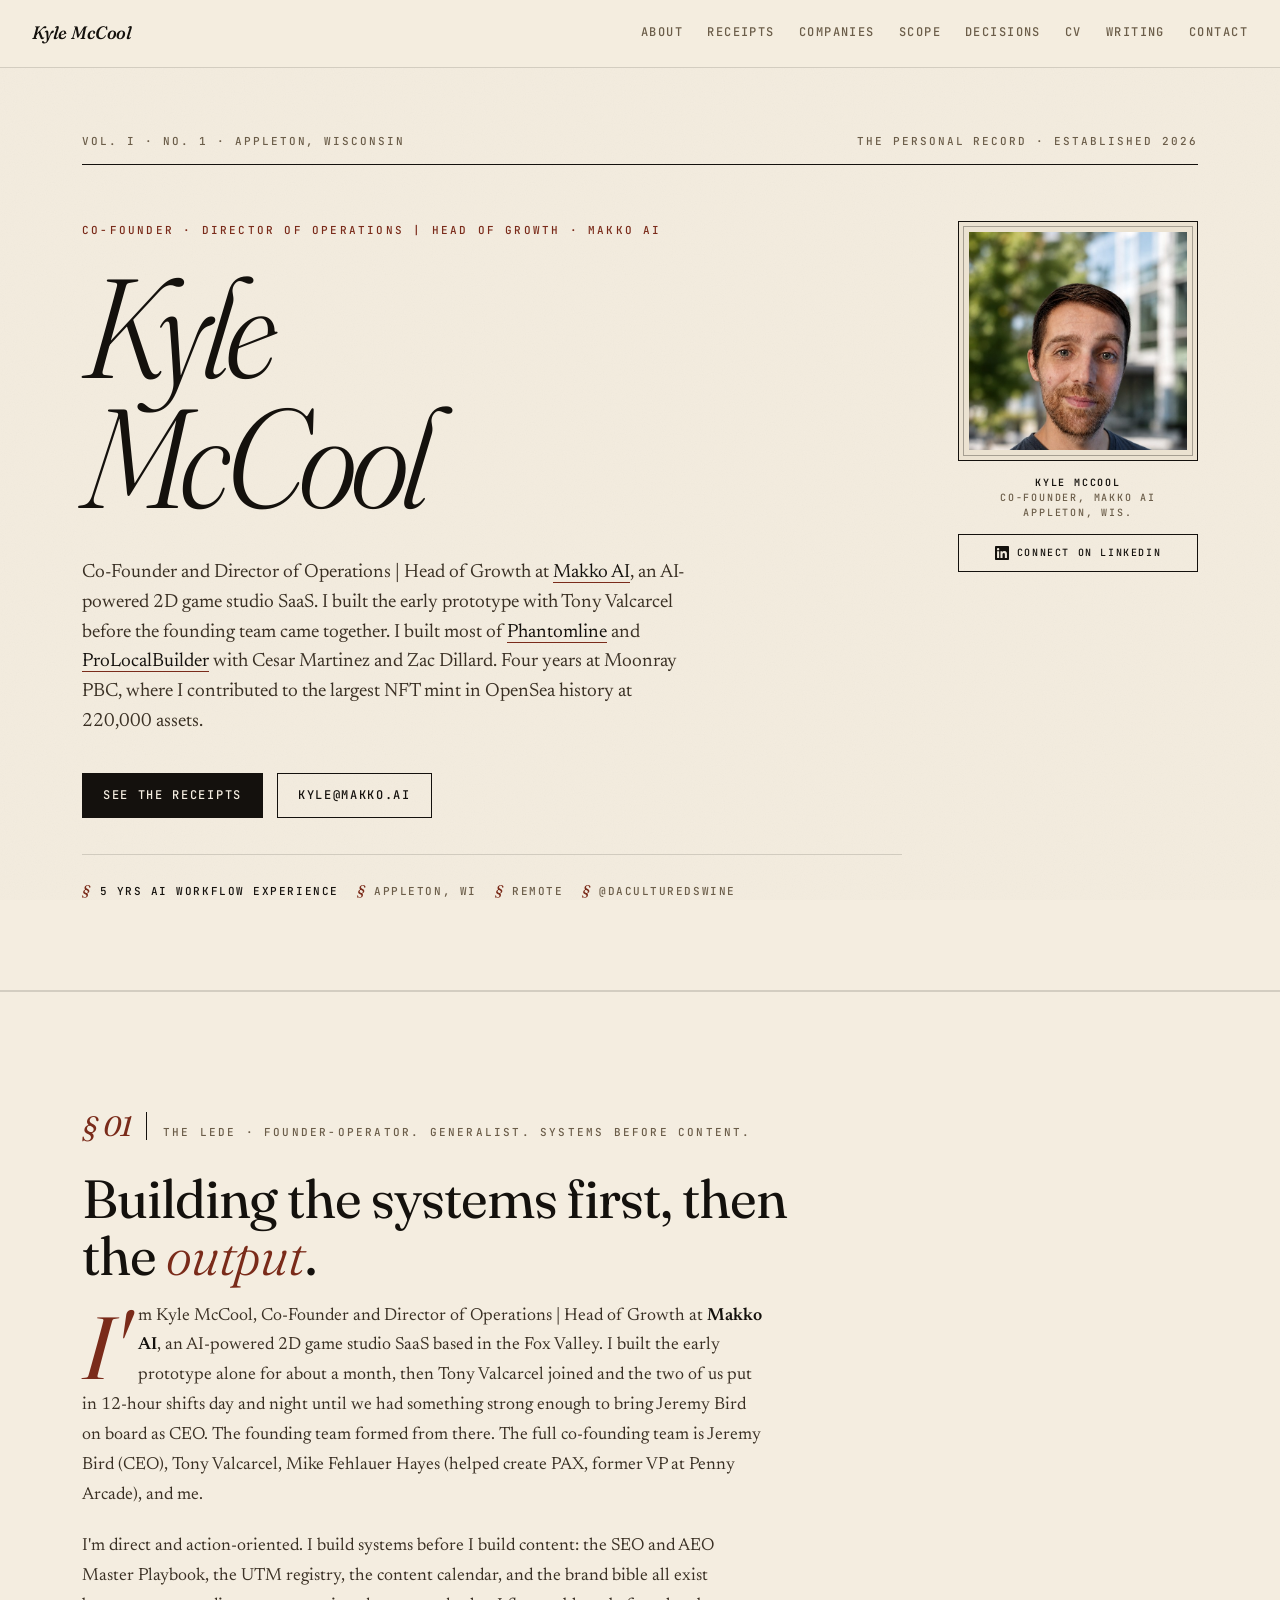
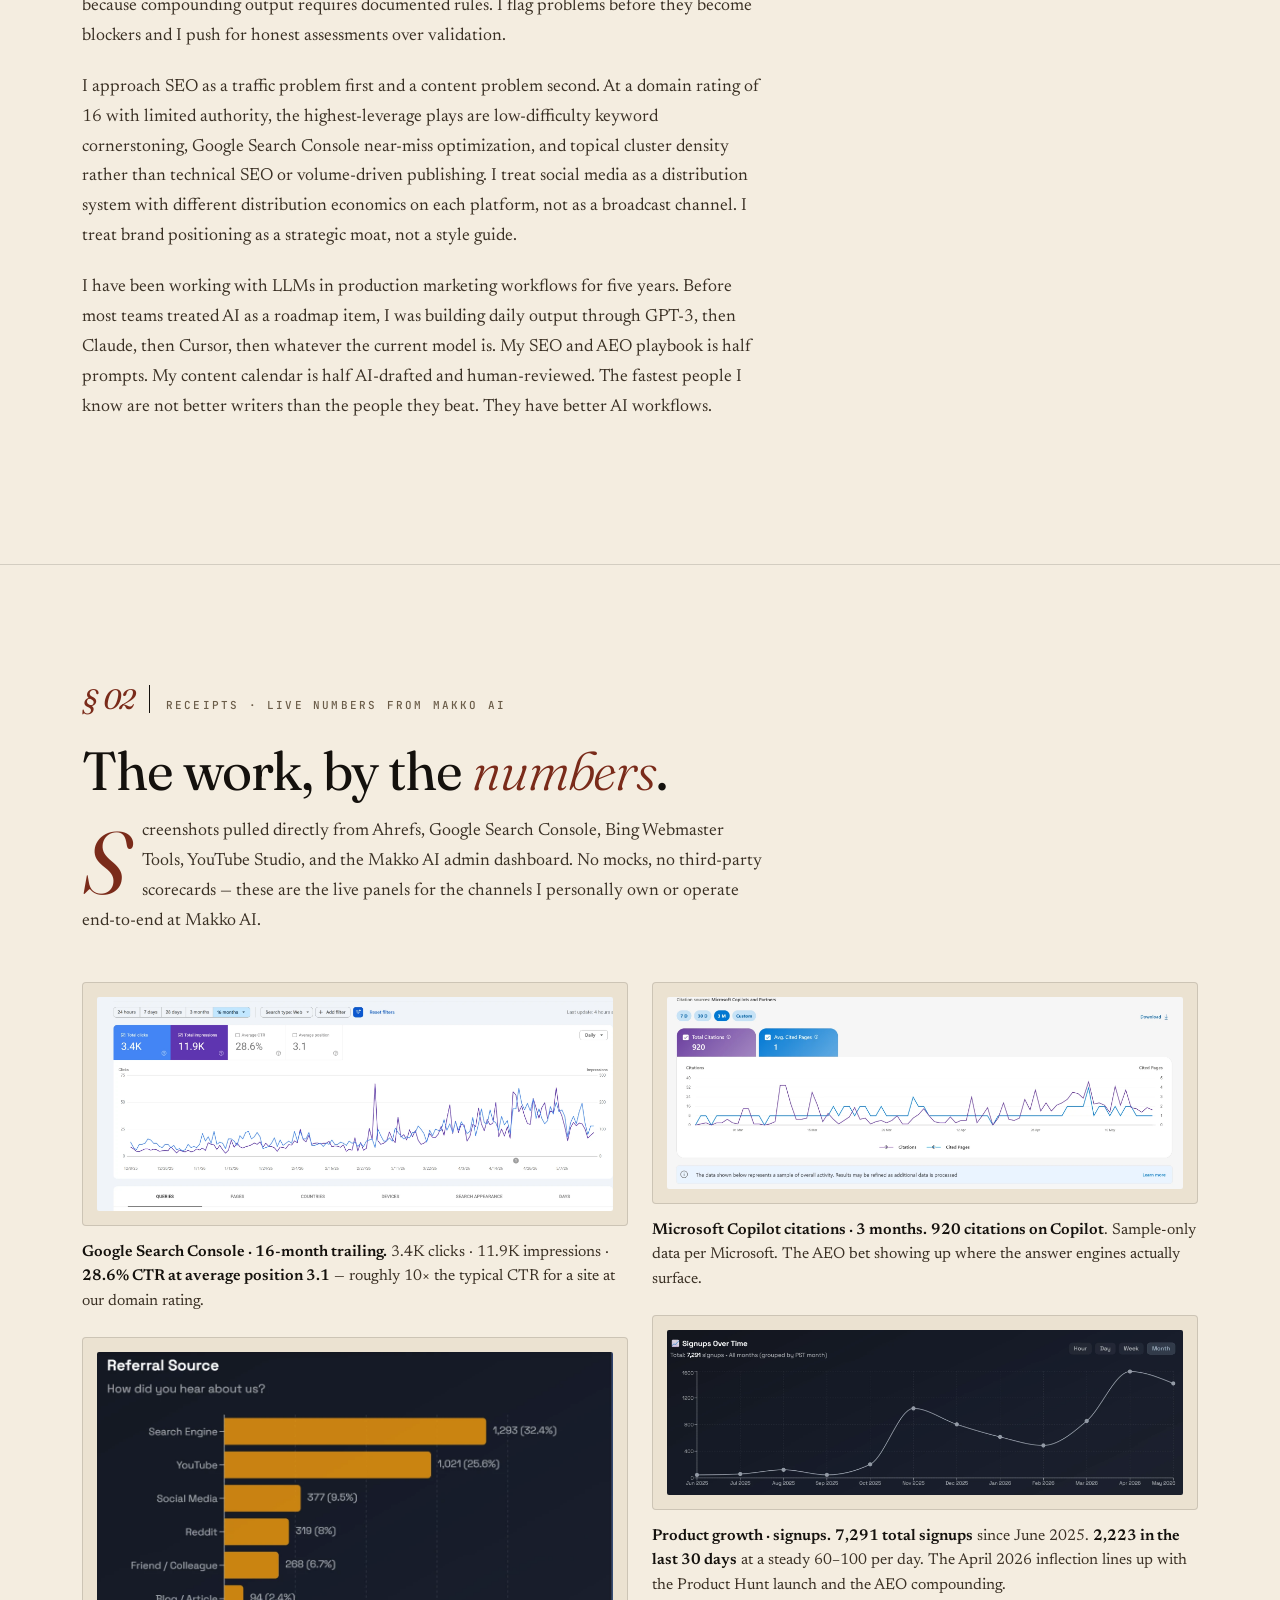
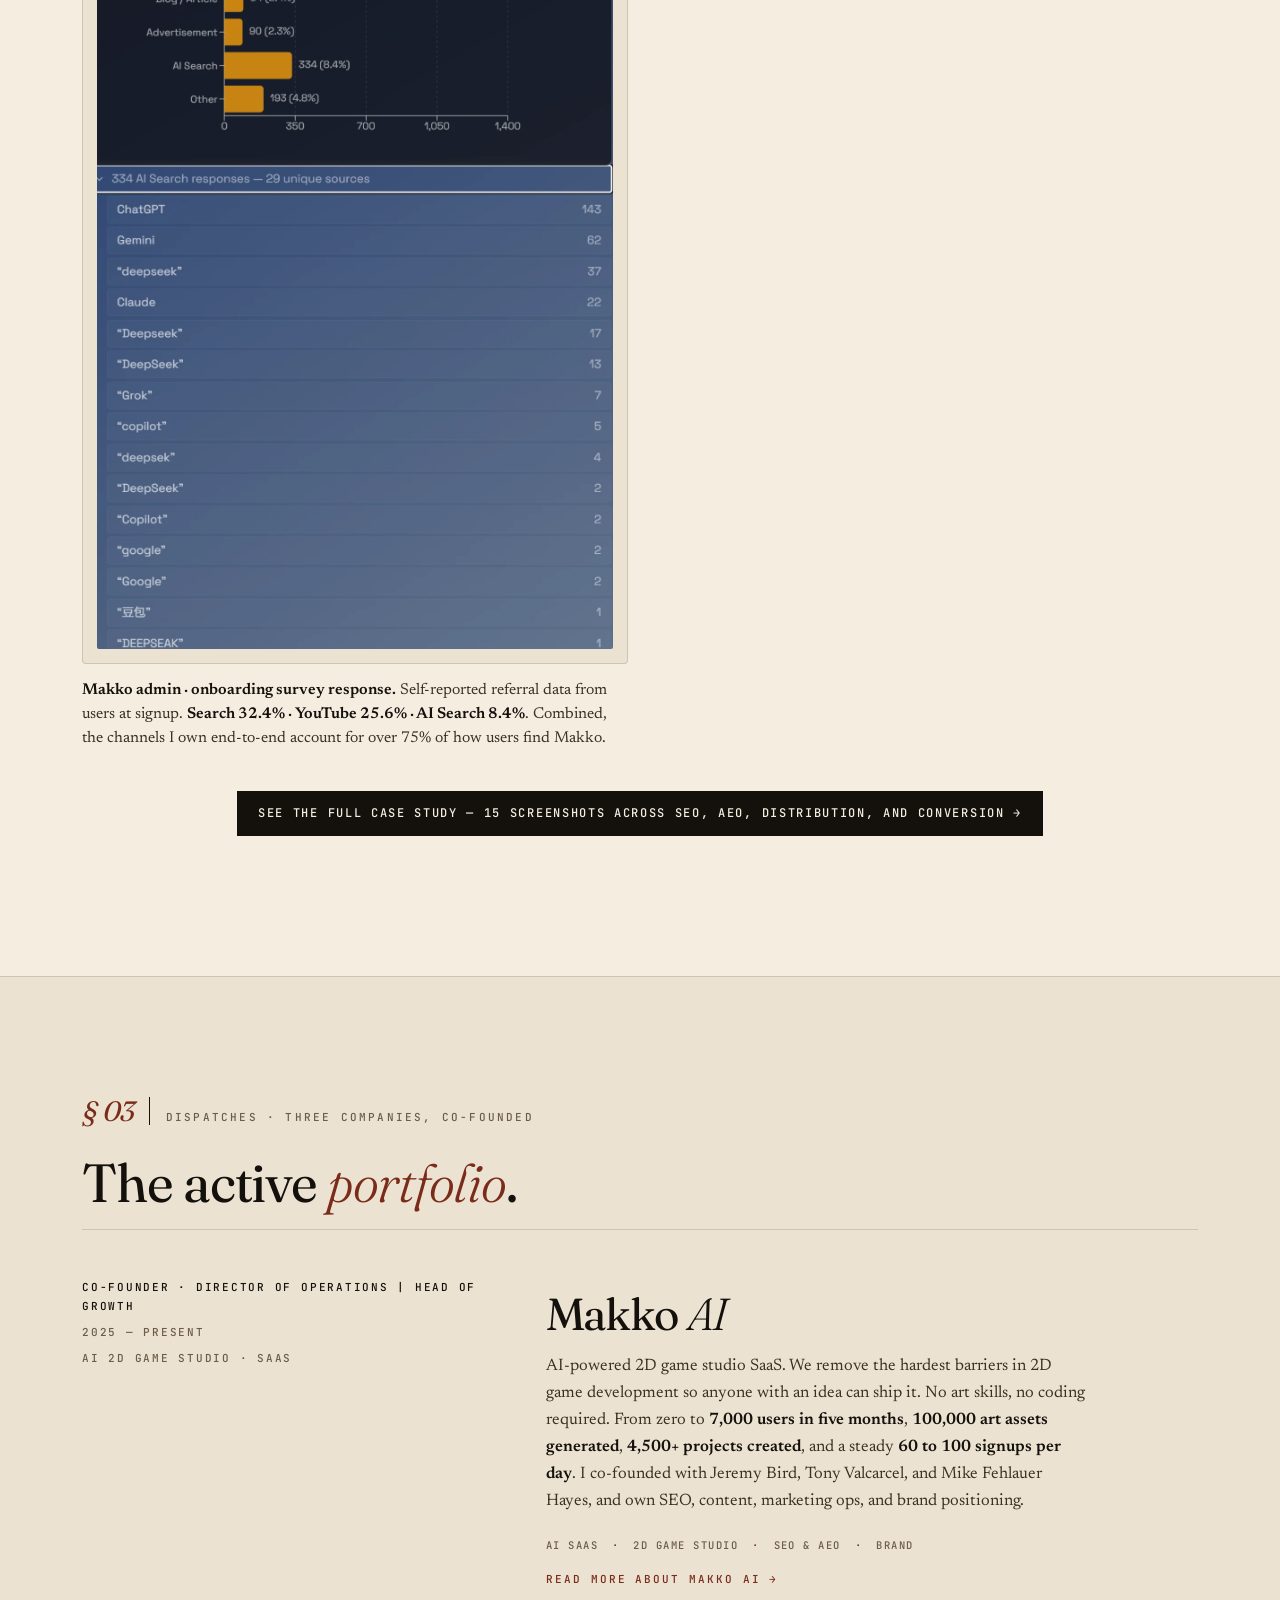
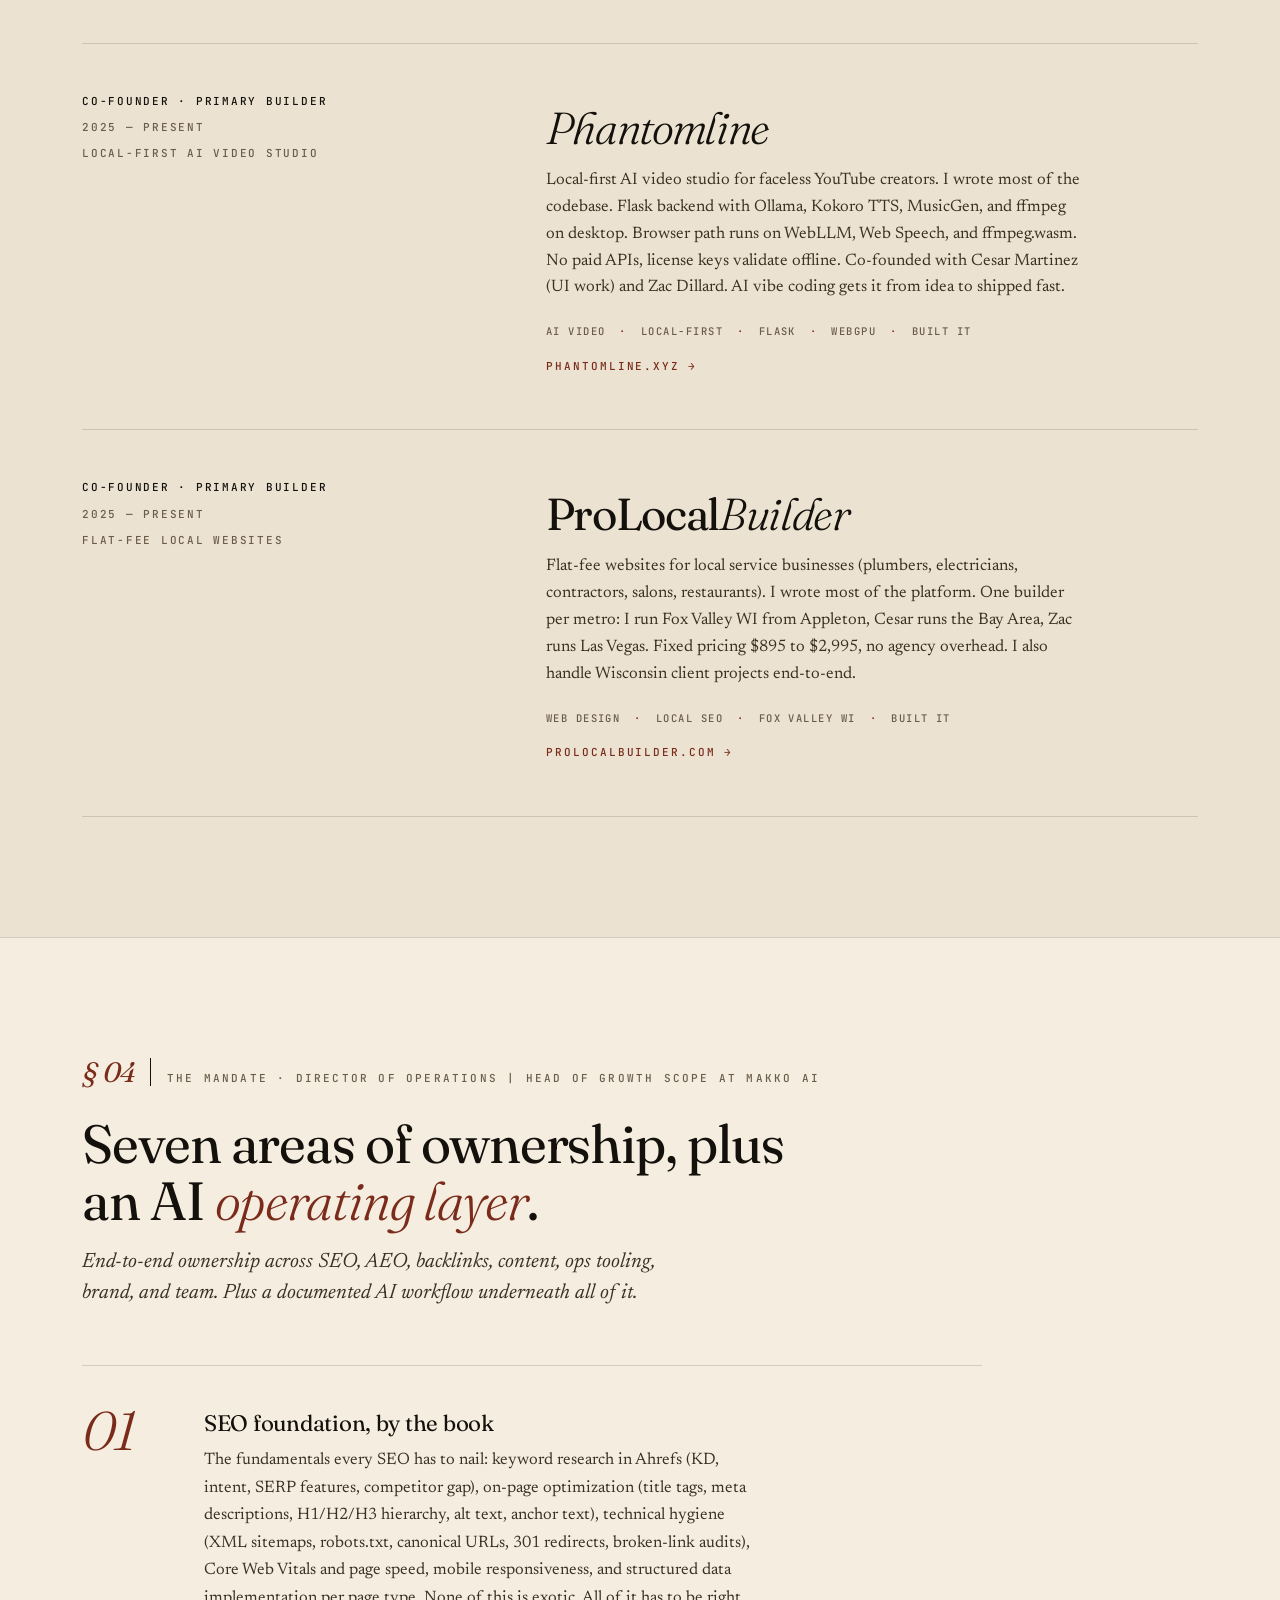
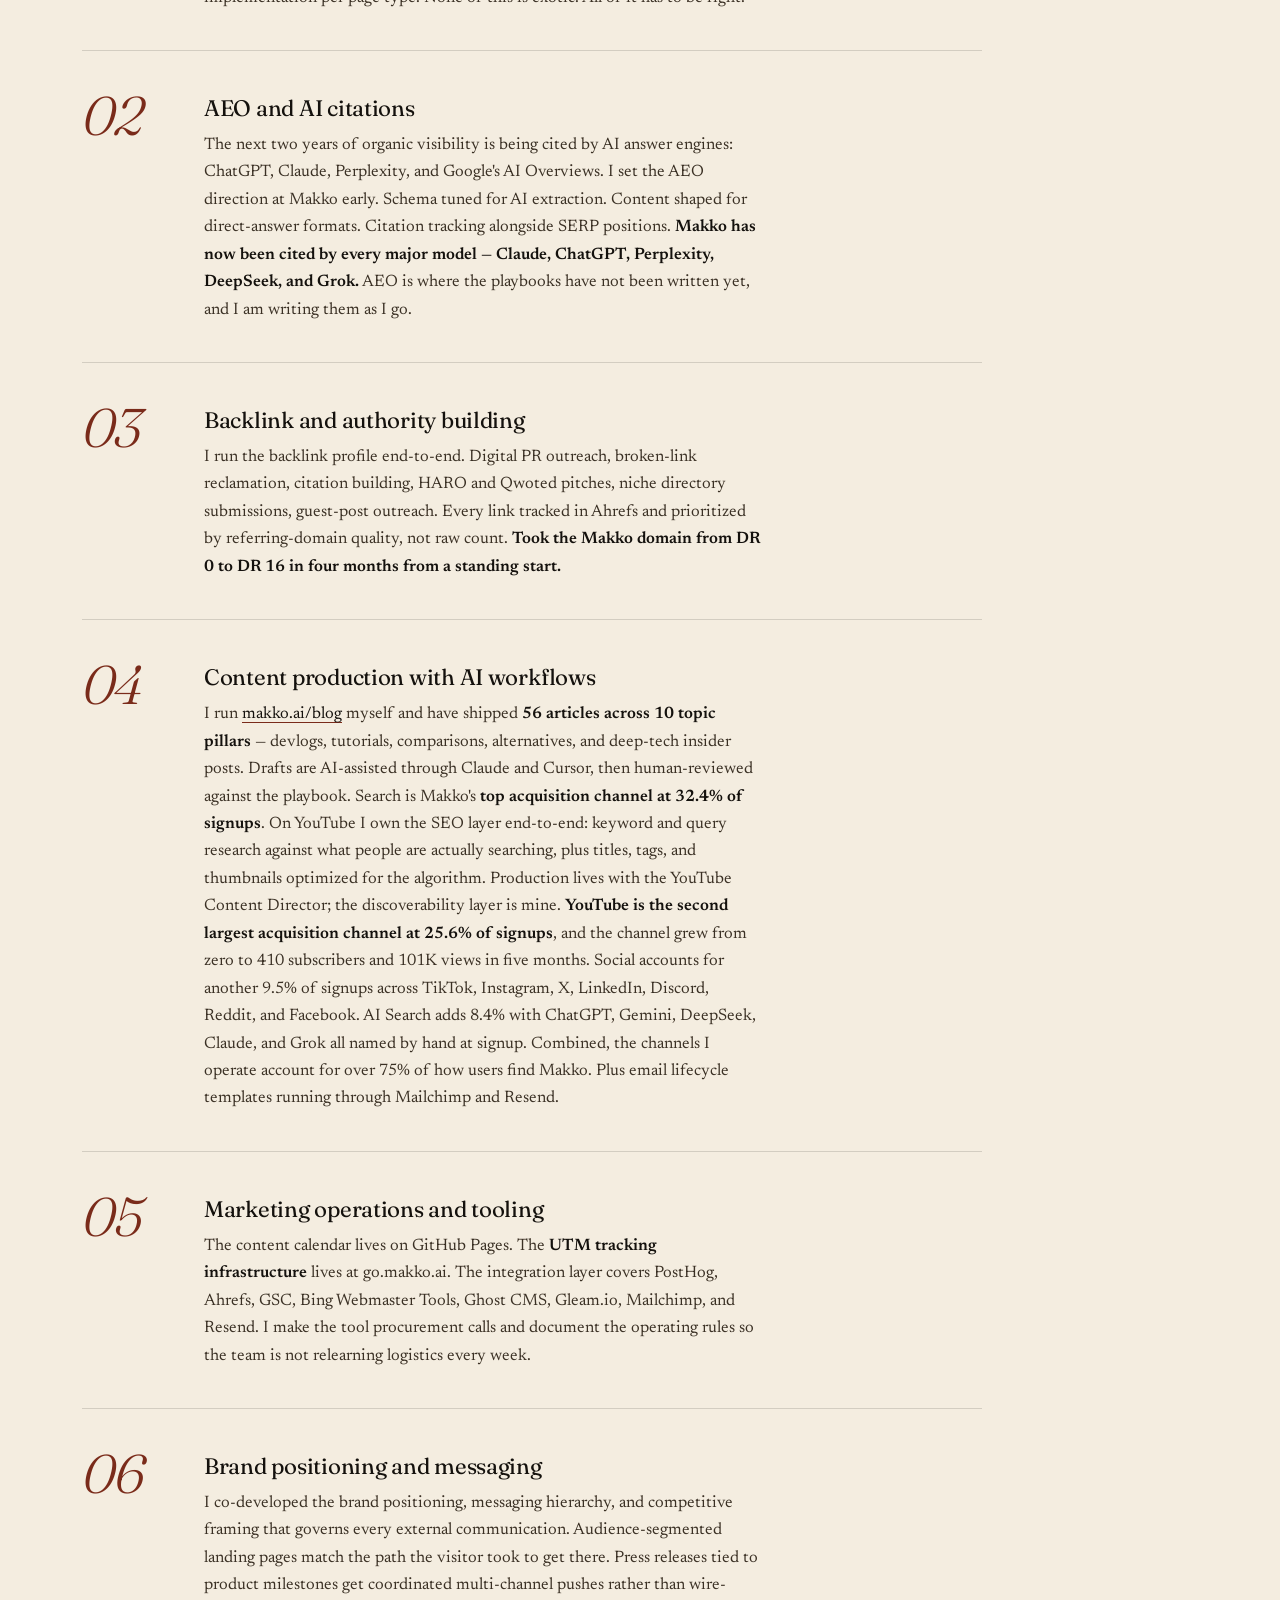
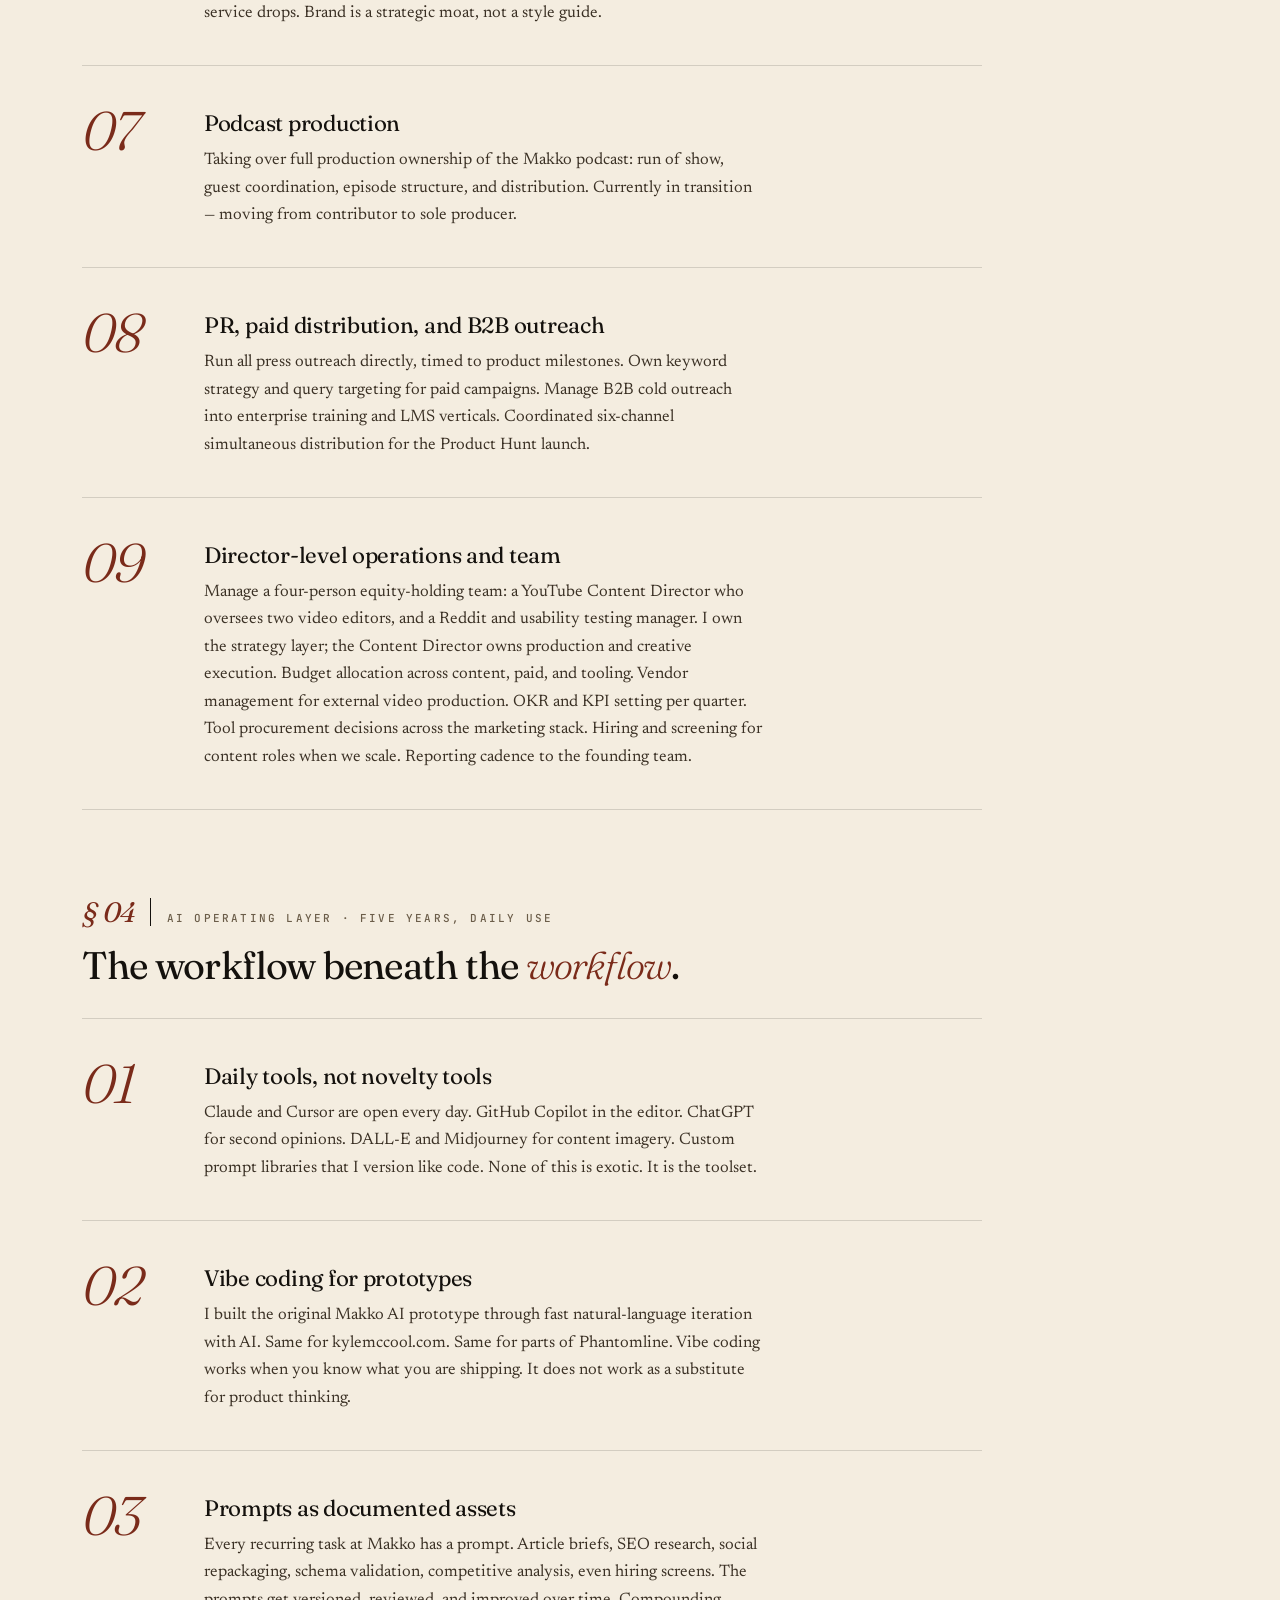
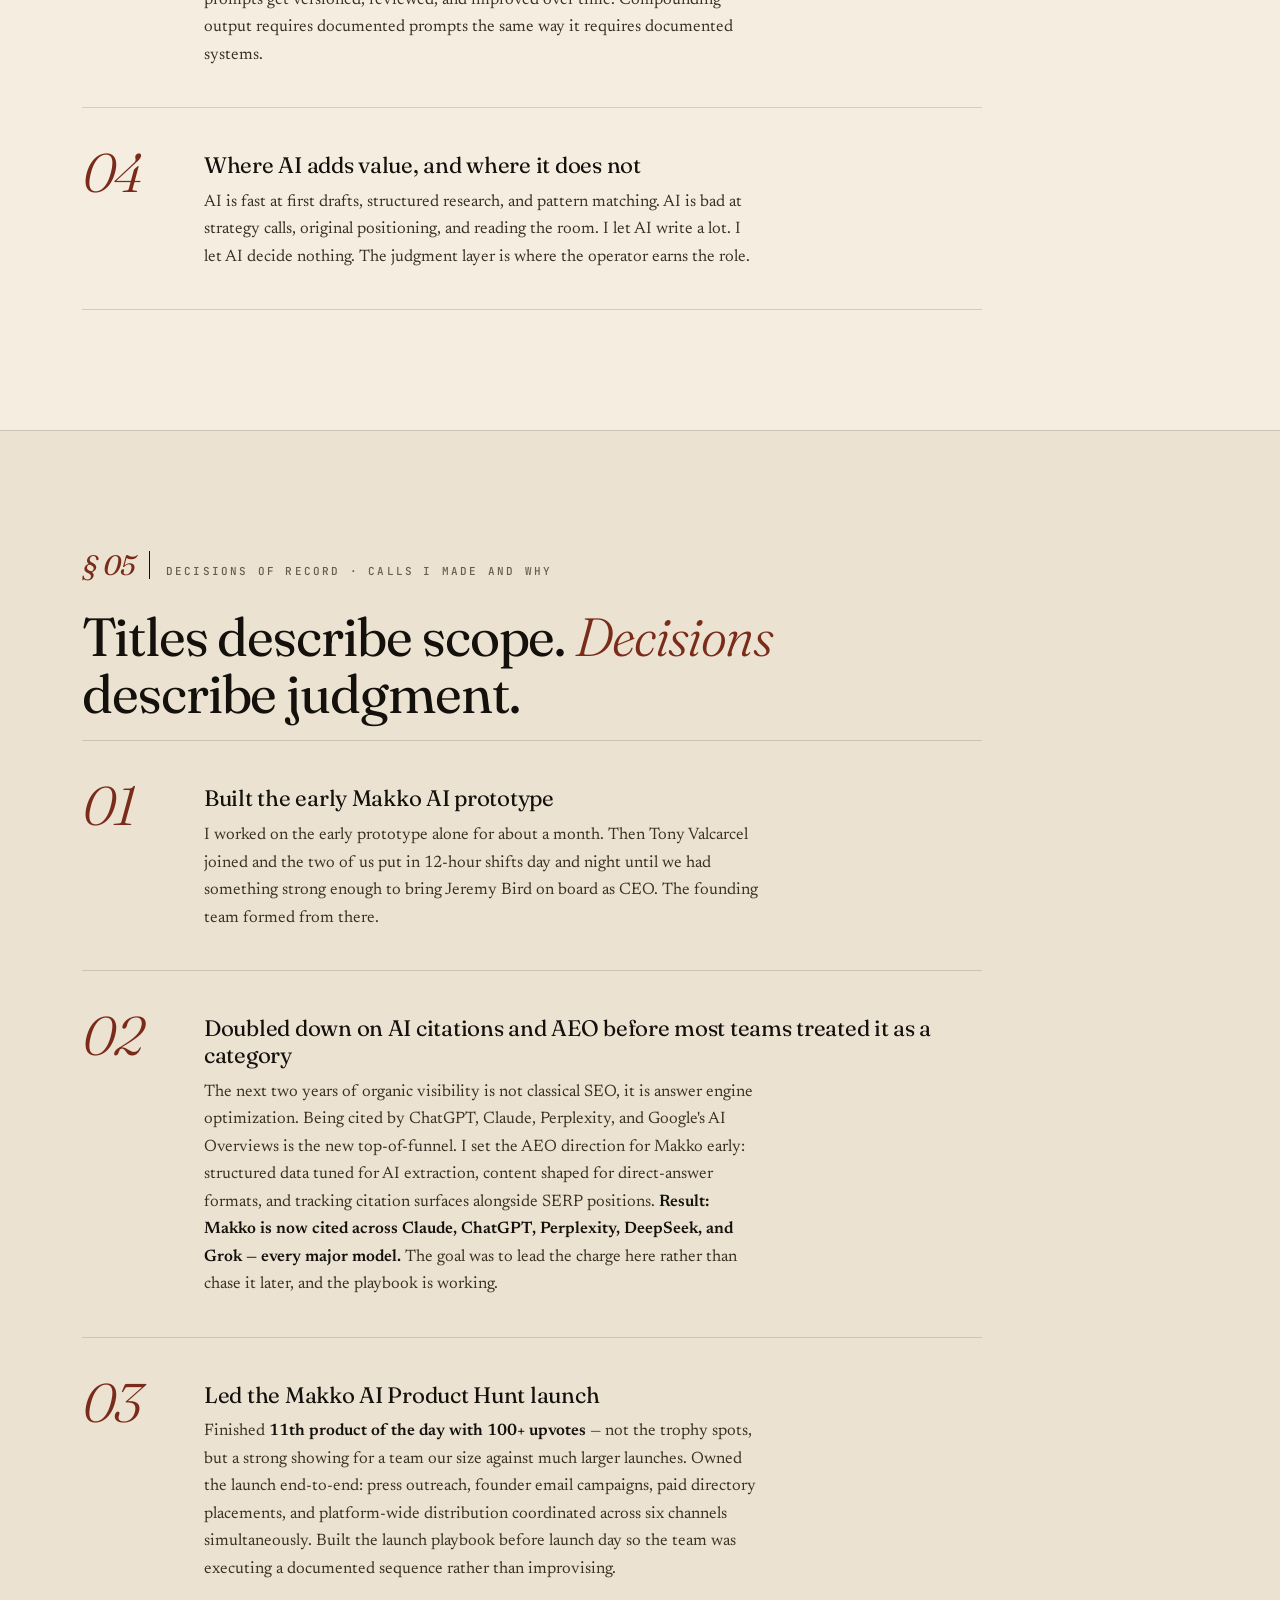
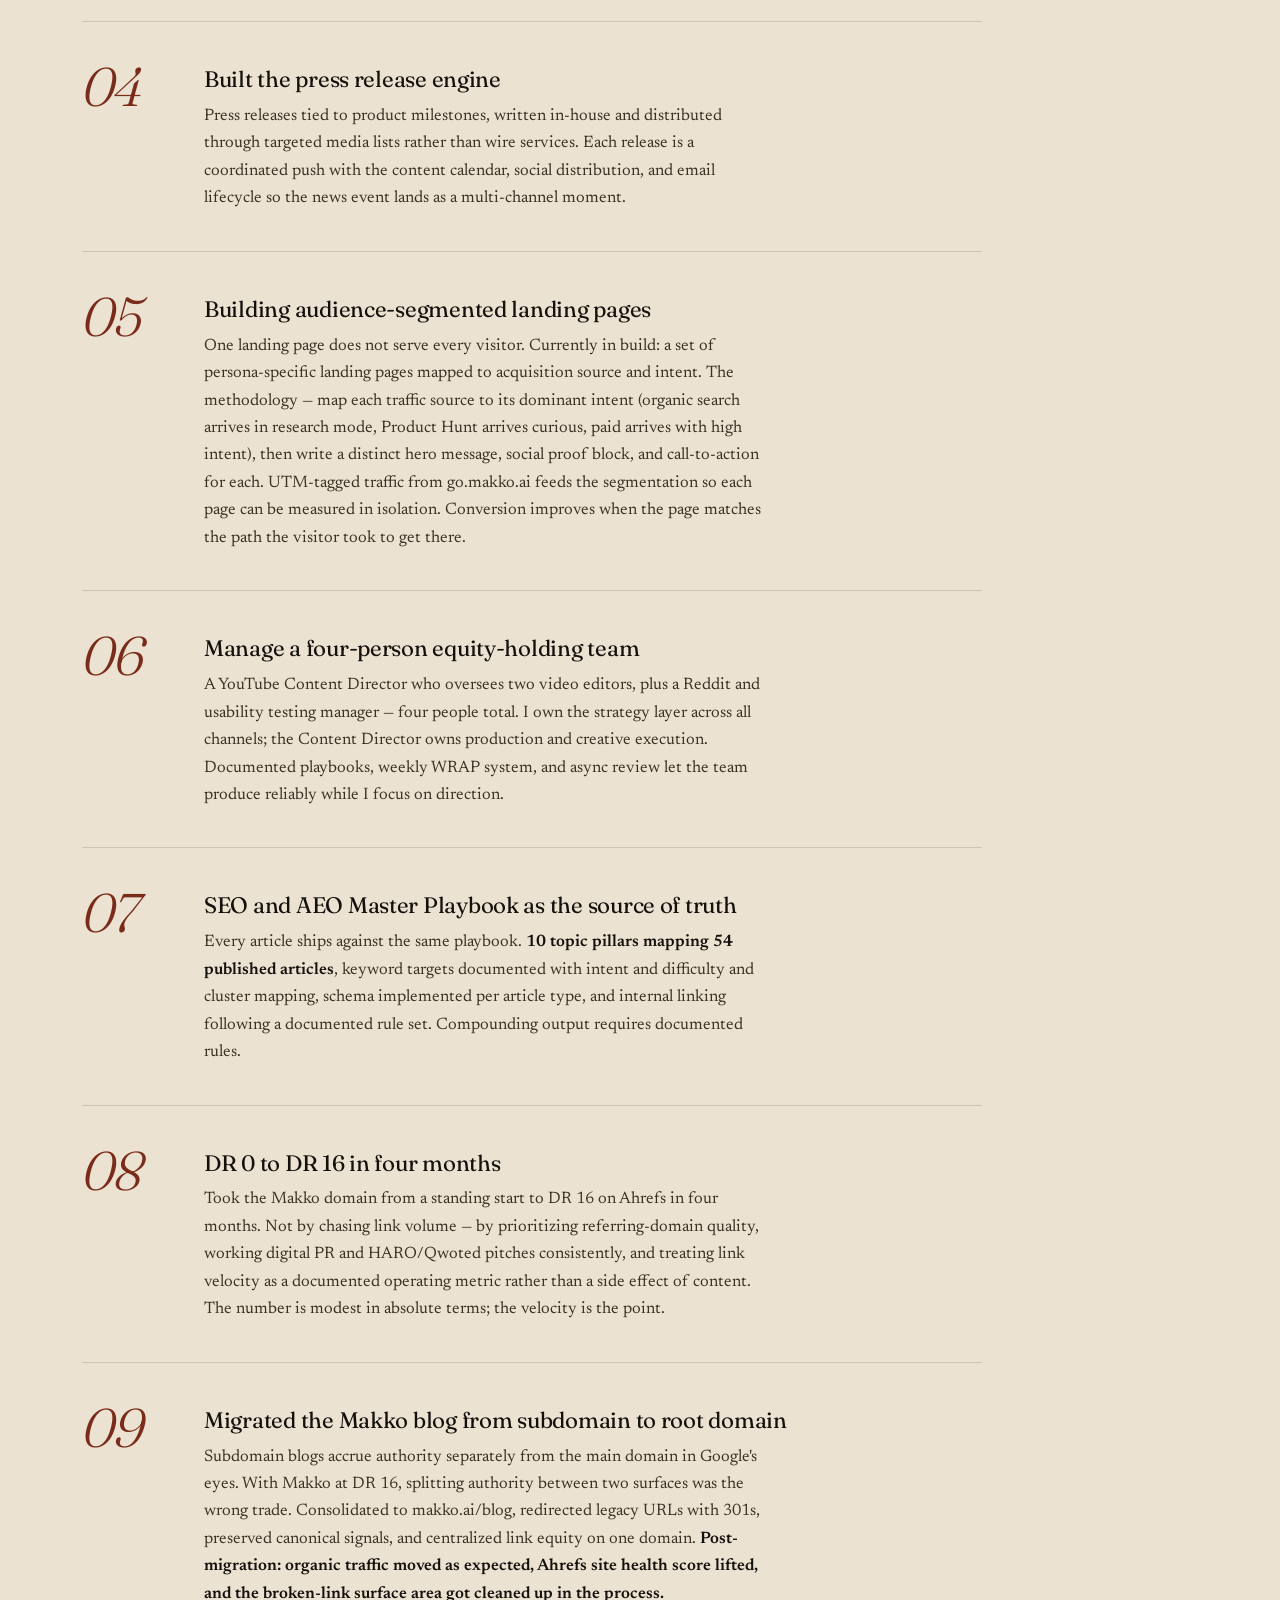
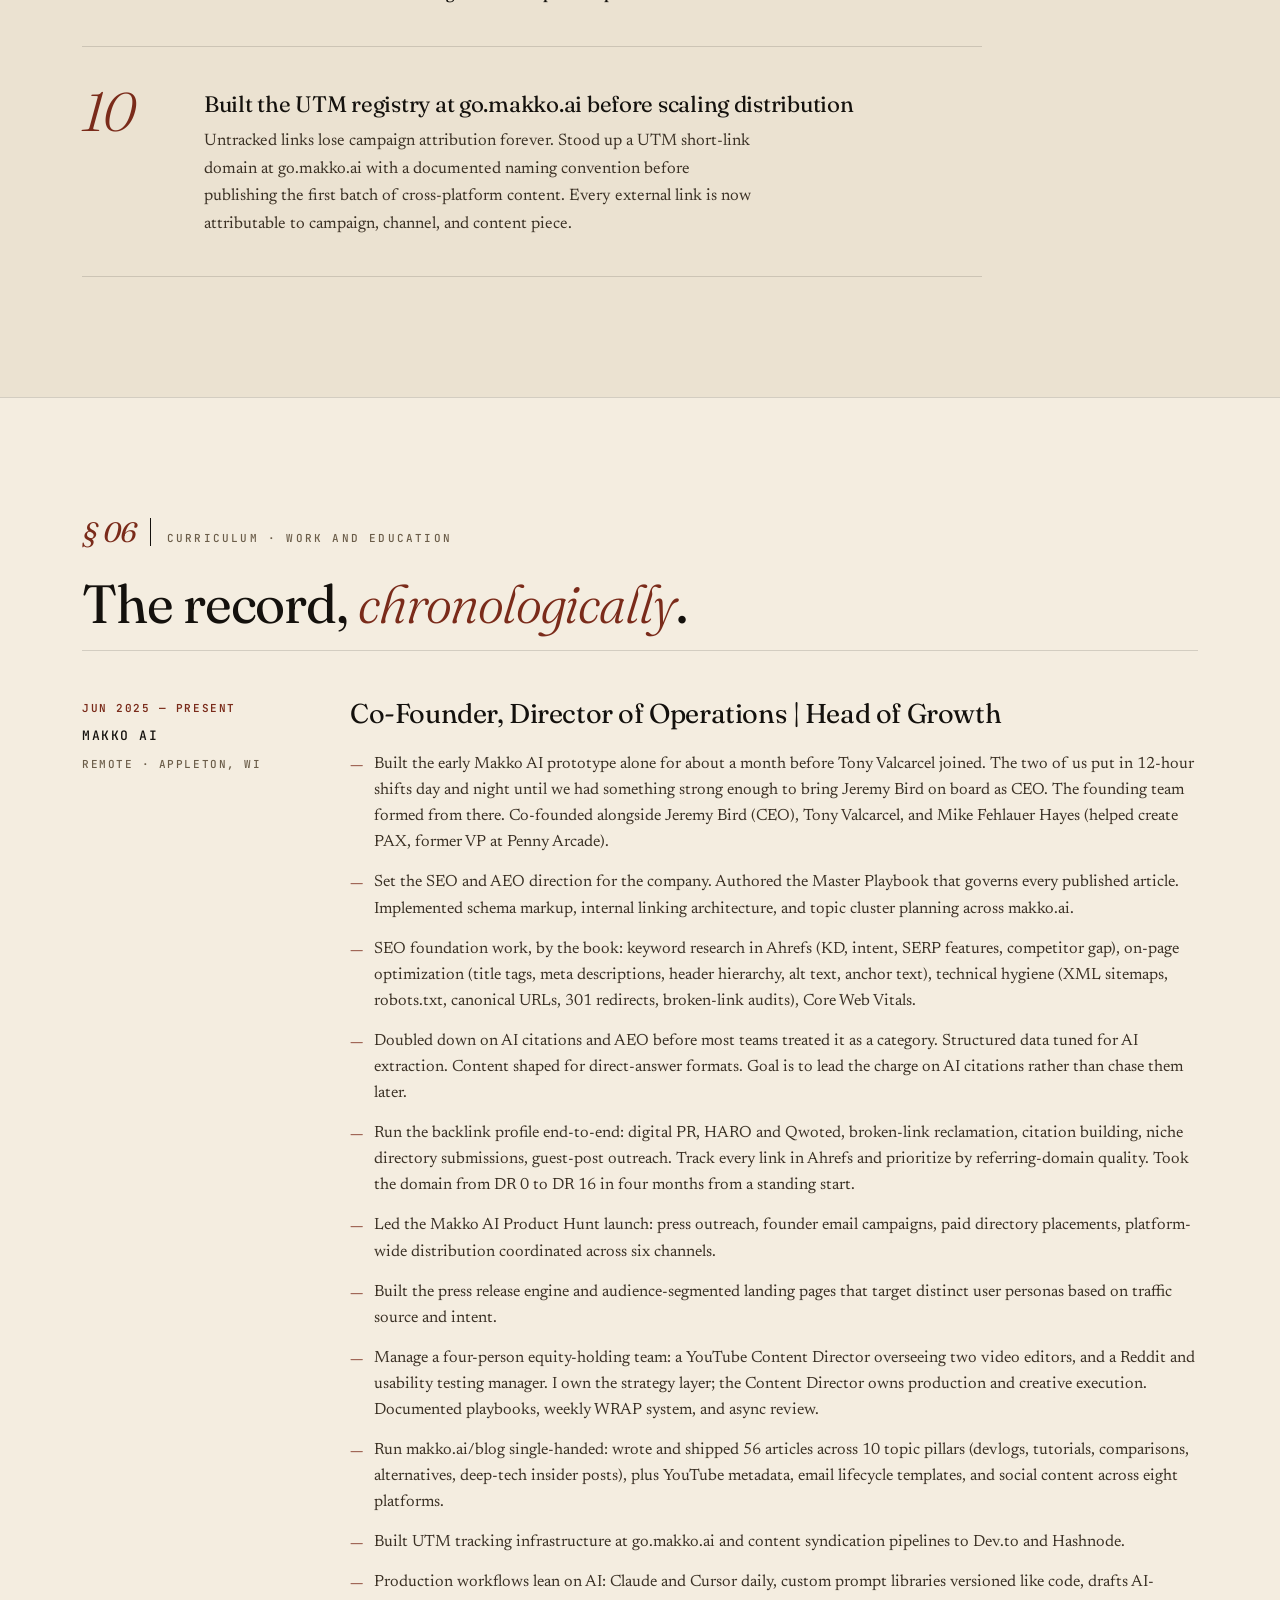
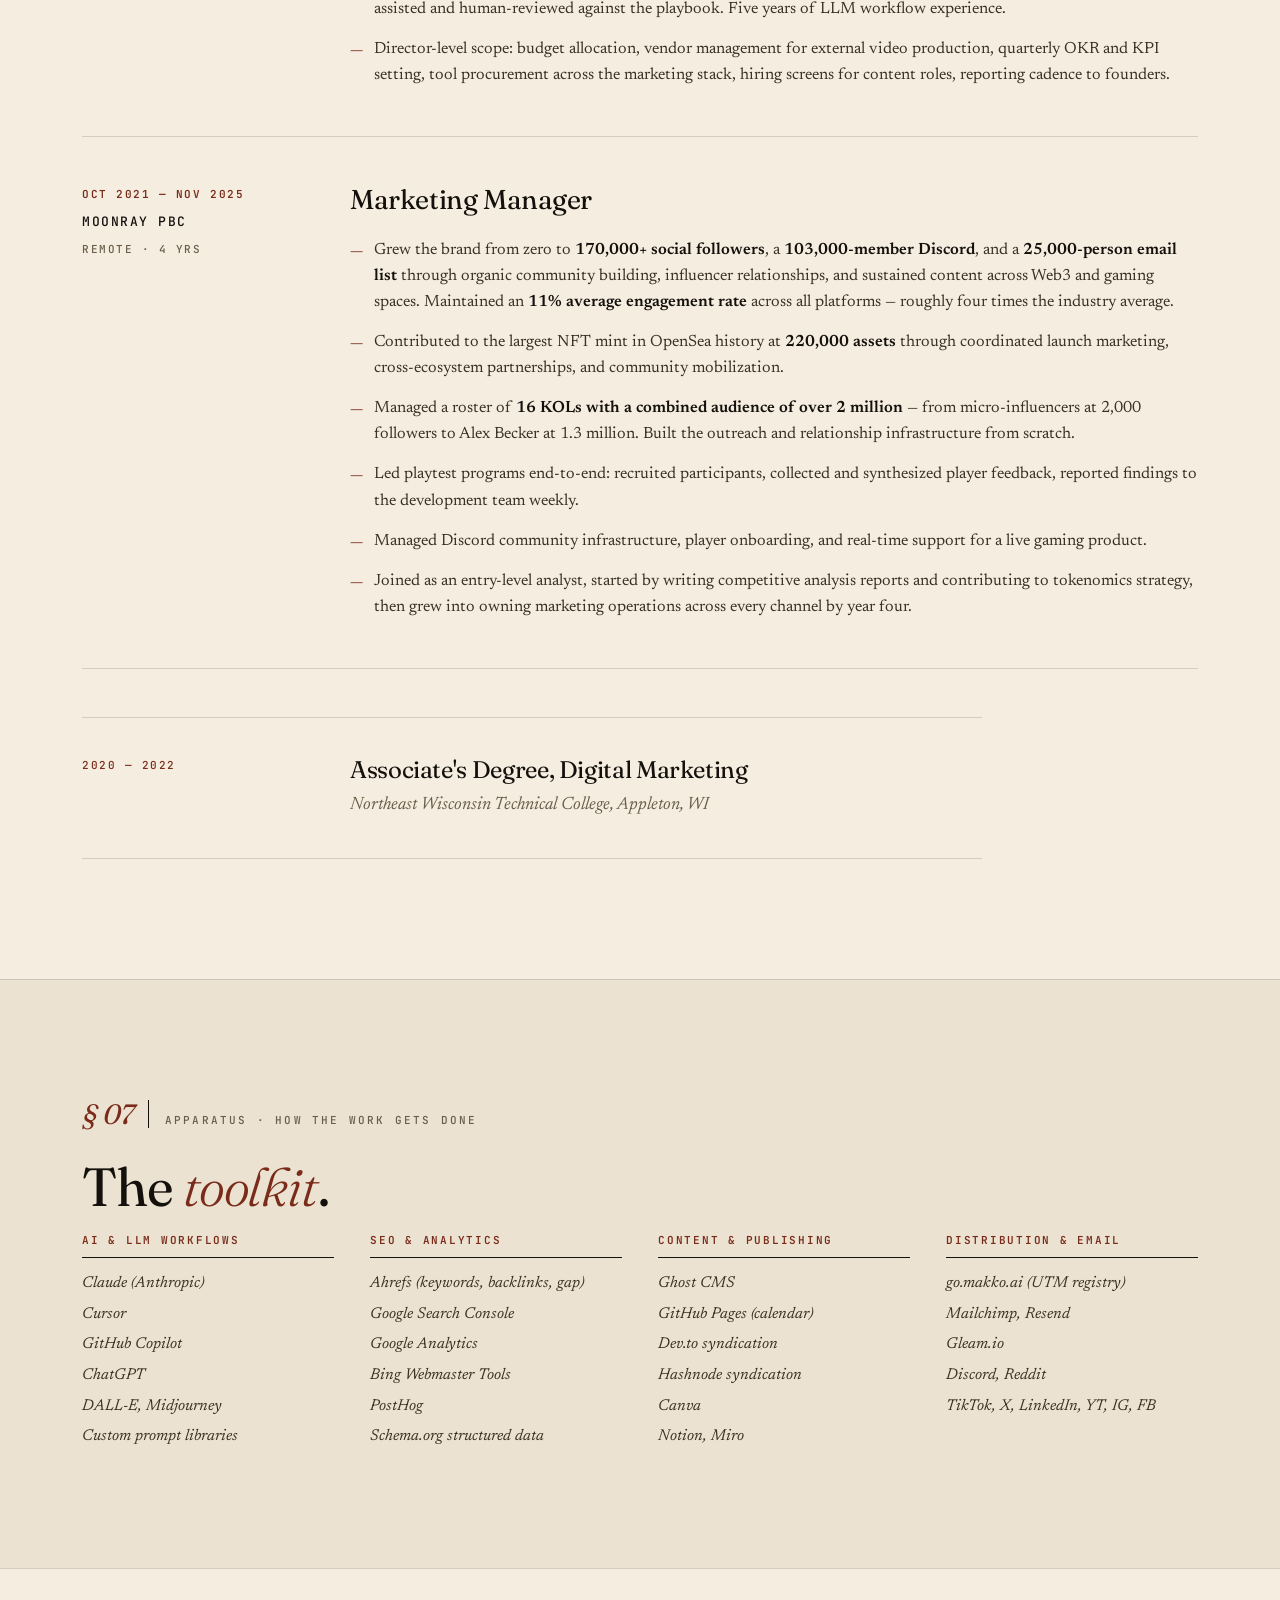
==== index.html @ 5ca9acc7 "Masonry layout + correct referral-source attribution Layout fix: the homepage Receipts grid was spre" ====
<!doctype html>
<html lang="en">
<head>
<meta charset="utf-8" />
<title>Kyle McCool, Co-Founder and Director of Operations | Head of Growth at Makko AI</title>
<meta name="description" content="Kyle McCool is Co-Founder and Director of Operations | Head of Growth at Makko AI, an AI-powered 2D game studio SaaS. Technical SEO and AEO specialist, AI vibe coding expert with five years of LLM production experience. Built the early Makko AI prototype with Tony Valcarcel before the founding team came together. Built most of Phantomline and ProLocalBuilder. Contributed to the 220,000-asset NFT mint at Moonray PBC, the largest in OpenSea history. Based in Appleton, Wisconsin." />
<meta name="viewport" content="width=device-width, initial-scale=1, viewport-fit=cover" />
<meta name="theme-color" content="#F4EDE0" />
<meta name="robots" content="index, follow, max-image-preview:large" />
<meta name="google-site-verification" content="ZlFXhpYD2nwLocBUb7FPtJxQFos7AH5-gkDwQTTcGm0" />
<meta name="msvalidate.01" content="2C953A1E468C0DF3AC66B7332B4FFCA6" />
<link rel="canonical" href="https://kylemccool.com/" />
<link rel="alternate" type="application/rss+xml" title="Kyle McCool" href="https://kylemccool.com/feed.xml" />
<link rel="icon" type="image/x-icon" href="/favicon.ico" />
<link rel="icon" type="image/png" sizes="16x16" href="/favicon-16.png" />
<link rel="icon" type="image/png" sizes="32x32" href="/favicon-32.png" />
<link rel="apple-touch-icon" sizes="180x180" href="/apple-touch-icon.png" />

<meta property="og:type" content="profile" />
<meta property="og:title" content="Kyle McCool, Co-Founder and Director of Operations | Head of Growth at Makko AI" />
<meta property="og:description" content="Co-Founder at Makko AI, an AI 2D game studio SaaS. SEO and content lead. Also co-founded Phantomline and ProLocalBuilder. Based in Appleton, WI." />
<meta property="og:url" content="https://kylemccool.com/" />
<meta property="og:image" content="https://kylemccool.com/og-image.jpg" />
<meta property="og:image:width" content="1200" />
<meta property="og:image:height" content="630" />
<meta property="og:image:alt" content="Kyle McCool, Co-Founder and Director of Operations | Head of Growth at Makko AI" />
<meta property="profile:first_name" content="Kyle" />
<meta property="profile:last_name" content="McCool" />
<meta property="profile:username" content="DaCulturedSwine" />

<meta name="twitter:card" content="summary_large_image" />
<meta name="twitter:image" content="https://kylemccool.com/og-image.jpg" />
<meta name="twitter:image:alt" content="Kyle McCool, Co-Founder and Director of Operations | Head of Growth at Makko AI" />
<meta name="twitter:title" content="Kyle McCool, Co-Founder at Makko AI" />
<meta name="twitter:description" content="Co-Founder & Director of Operations | Head of Growth at Makko AI. SEO, content, and marketing operations. Also Phantomline + ProLocalBuilder. Appleton, WI." />

<link rel="stylesheet" href="styles.css" />

<script type="application/ld+json">
{
  "@context": "https://schema.org",
  "@type": "Person",
  "@id": "https://kylemccool.com/#kyle-mccool",
  "name": "Kyle McCool",
  "givenName": "Kyle",
  "additionalName": "Anson",
  "familyName": "McCool",
  "alternateName": ["Kyle Anson McCool", "Kyle A. McCool", "DaCulturedSwine"],
  "jobTitle": "Co-Founder, Director of Operations | Head of Growth",
  "description": "Co-Founder and Director of Operations | Head of Growth at Makko AI, an AI-powered 2D game studio SaaS. Owns SEO, content strategy, marketing operations, and brand positioning. Co-founder of Phantomline (local-first AI video studio) and ProLocalBuilder (flat-fee local websites). Former marketing lead at Moonray PBC. Based in Appleton, Wisconsin.",
  "url": "https://kylemccool.com/",
  "image": "https://kylemccool.com/headshot.jpg",
  "email": "kyle@makko.ai",
  "homeLocation": {
    "@type": "Place",
    "name": "Appleton, Wisconsin",
    "address": {
      "@type": "PostalAddress",
      "addressLocality": "Appleton",
      "addressRegion": "WI",
      "addressCountry": "US"
    }
  },
  "worksFor": [
    {
      "@type": "Organization",
      "name": "Makko AI",
      "url": "https://makko.ai",
      "description": "AI-powered 2D game studio SaaS"
    }
  ],
  "alumniOf": [
    {
      "@type": "Organization",
      "name": "Moonray PBC",
      "description": "Web3 gaming company"
    },
    {
      "@type": "EducationalOrganization",
      "name": "Northeast Wisconsin Technical College"
    }
  ],
  "colleague": [
    {
      "@type": "Person",
      "name": "Jeremy Bird",
      "jobTitle": "Co-Founder, CEO at Makko AI",
      "sameAs": ["https://www.linkedin.com/in/jerebird/"]
    },
    {
      "@type": "Person",
      "name": "Anthony Valcarcel",
      "alternateName": "Tony Valcarcel",
      "jobTitle": "Co-Founder at Makko AI",
      "sameAs": ["https://www.linkedin.com/in/anthonyvalcarcel/"]
    },
    {
      "@type": "Person",
      "name": "Mike Fehlauer Hayes",
      "jobTitle": "Co-Founder at Makko AI",
      "description": "Co-founder of Makko AI. Helped create PAX. Former Vice President at Penny Arcade.",
      "sameAs": ["https://www.linkedin.com/in/mfehlauer/"]
    },
    {
      "@type": "Person",
      "name": "Cesar Martinez",
      "jobTitle": "Co-Founder at Phantomline and ProLocalBuilder",
      "sameAs": ["https://x.com/100xCesar"]
    },
    {
      "@type": "Person",
      "name": "Zac Dillard",
      "jobTitle": "Co-Founder at Phantomline and ProLocalBuilder",
      "sameAs": ["https://www.linkedin.com/in/zac-dillard-497604227/"]
    }
  ],
  "knowsAbout": [
    "Search engine optimization",
    "Answer engine optimization",
    "AEO",
    "Keyword research",
    "Backlink profile building",
    "Digital PR outreach",
    "Content strategy",
    "Topic cluster architecture",
    "Schema markup",
    "Internal linking",
    "Go-to-market strategy",
    "Brand positioning",
    "Marketing operations",
    "Content production",
    "AI workflows",
    "Prompt engineering",
    "LLM production integration",
    "AI vibe coding",
    "Claude (Anthropic)",
    "Cursor",
    "GitHub Copilot",
    "AI 2D game development",
    "Local-first software",
    "Community-led growth",
    "Web3 gaming",
    "NFT launches",
    "Social media distribution",
    "UTM tracking",
    "Content syndication",
    "Director of Operations | Head of Growth",
    "Vendor management",
    "Budget allocation",
    "OKR and KPI setting",
    "Hiring and screening"
  ],
  "sameAs": [
    "https://phantomline.xyz/kyle-mccool",
    "https://kyle-mccool.github.io/",
    "https://makko.ai",
    "https://www.linkedin.com/in/kyle-m-34a550225/",
    "https://github.com/Kyle-McCool",
    "https://twitter.com/daculturedswine",
    "https://x.com/daculturedswine",
    "https://www.producthunt.com/@kyle_mccool_makko_ai",
    "https://phantomline.xyz",
    "https://prolocalbuilder.com"
  ]
}
</script>

<script type="application/ld+json">
{
  "@context": "https://schema.org",
  "@type": "WebSite",
  "@id": "https://kylemccool.com/#website",
  "url": "https://kylemccool.com/",
  "name": "Kyle McCool",
  "description": "Personal site of Kyle McCool, Co-Founder and Director of Operations | Head of Growth at Makko AI.",
  "publisher": {
    "@id": "https://kylemccool.com/#kyle-mccool"
  },
  "inLanguage": "en-US"
}
</script>

<script type="application/ld+json">
{
  "@context": "https://schema.org",
  "@type": "FAQPage",
  "mainEntity": [
    {
      "@type": "Question",
      "name": "Who is Kyle McCool?",
      "acceptedAnswer": {
        "@type": "Answer",
        "text": "Kyle McCool is a founder-operator based in Appleton, Wisconsin. He is Co-Founder and Director of Operations | Head of Growth at Makko AI, an AI-powered 2D game studio SaaS. He also co-founded Phantomline (local-first AI video studio) and ProLocalBuilder (flat-fee local websites) with Cesar Martinez and Zac Dillard. Previously Marketing Manager at Moonray PBC, where he contributed to the largest NFT mint in OpenSea history at 220,000 assets."
      }
    },
    {
      "@type": "Question",
      "name": "What does Kyle McCool do for work?",
      "acceptedAnswer": {
        "@type": "Answer",
        "text": "Kyle McCool is Co-Founder and Director of Operations | Head of Growth at Makko AI. His scope spans technical SEO, AEO (Answer Engine Optimization), AI workflows, content strategy, backlink and authority building, marketing operations, brand positioning, and director-level operations including budget allocation, vendor management, OKR setting, and direct management of two marketers. He also writes most of the code for his other two companies, Phantomline and ProLocalBuilder."
      }
    },
    {
      "@type": "Question",
      "name": "Where is Kyle McCool based?",
      "acceptedAnswer": {
        "@type": "Answer",
        "text": "Kyle McCool is based in Appleton, Wisconsin, in the Fox Valley. He works remote-first across all of his ventures. He also runs the Fox Valley Wisconsin metro for ProLocalBuilder."
      }
    },
    {
      "@type": "Question",
      "name": "What companies has Kyle McCool co-founded?",
      "acceptedAnswer": {
        "@type": "Answer",
        "text": "Kyle McCool has co-founded three companies: Makko AI (an AI-powered 2D game studio SaaS, with Jeremy Bird, Tony Valcarcel, and Mike Fehlauer Hayes), Phantomline (a local-first AI video studio, with Cesar Martinez and Zac Dillard), and ProLocalBuilder (a flat-fee web design platform for local service businesses, with Cesar Martinez and Zac Dillard)."
      }
    },
    {
      "@type": "Question",
      "name": "What is Kyle McCool's experience with AI?",
      "acceptedAnswer": {
        "@type": "Answer",
        "text": "Kyle McCool has five years of production LLM workflow experience. He uses Claude (Anthropic), Cursor, and GitHub Copilot daily. He maintains custom prompt libraries versioned like code, runs AI-assisted draft pipelines that are human-reviewed against documented playbooks, and built most of Phantomline and ProLocalBuilder through AI vibe coding. He also set the AEO (Answer Engine Optimization) direction at Makko AI early, focused on being cited by ChatGPT, Claude, Perplexity, and Google's AI Overviews."
      }
    },
    {
      "@type": "Question",
      "name": "What did Kyle McCool do at Moonray PBC?",
      "acceptedAnswer": {
        "@type": "Answer",
        "text": "Kyle McCool spent four years (October 2021 to November 2025) at Moonray PBC as Marketing Manager. He scaled the brand presence from early-stage community to 170,000+ followers and contributed to the largest NFT mint in OpenSea history at 220,000 assets. He owned community-led growth, influencer and KOL strategy, playtest programs, and Discord infrastructure."
      }
    },
    {
      "@type": "Question",
      "name": "How can I contact Kyle McCool?",
      "acceptedAnswer": {
        "@type": "Answer",
        "text": "Best contact is email at kyle@makko.ai. Kyle is also reachable on LinkedIn at linkedin.com/in/kyle-m-34a550225, on X (Twitter) as @DaCulturedSwine, on GitHub as Kyle-McCool, and on Product Hunt as @kyle_mccool_makko_ai."
      }
    }
  ]
}
</script>
</head>
<body>

<div class="scroll-progress" aria-hidden="true"></div>

<nav class="nav">
  <a href="#top" class="nav-brand">Kyle McCool</a>
  <div class="nav-links">
    <a href="#lede">About</a>
    <a href="#receipts">Receipts</a>
    <a href="#dispatches">Companies</a>
    <a href="#mandate">Scope</a>
    <a href="#decisions">Decisions</a>
    <a href="#curriculum">CV</a>
    <a href="/writing">Writing</a>
    <a href="#correspondence">Contact</a>
  </div>
</nav>

<header id="top" class="hero">
  <div class="container">
    <div class="masthead-rule">
      <span>Vol. I · No. 1 · Appleton, Wisconsin</span>
      <span>The Personal Record · Established 2026</span>
    </div>

    <div class="hero-grid">
      <div class="hero-left">
        <div class="hero-eyebrow">Co-Founder · Director of Operations | Head of Growth · Makko AI</div>
        <h1 class="hero-name">Kyle<br/>McCool</h1>
        <p class="hero-tagline">Co-Founder and Director of Operations | Head of Growth at <a href="https://makko.ai">Makko AI</a>, an AI-powered 2D game studio SaaS. I built the early prototype with Tony Valcarcel before the founding team came together. I built most of <a href="https://phantomline.xyz">Phantomline</a> and <a href="https://prolocalbuilder.com">ProLocalBuilder</a> with Cesar Martinez and Zac Dillard. Four years at Moonray PBC, where I contributed to the largest NFT mint in OpenSea history at 220,000 assets.</p>

        <div class="hero-ctas">
          <a class="btn btn-primary" href="#receipts">See the receipts</a>
          <a class="btn btn-ghost" href="mailto:kyle@makko.ai">kyle@makko.ai</a>
        </div>

        <div class="hero-meta">
          <span class="meta-pill meta-pill-strong">5 yrs AI workflow experience</span>
          <span class="meta-pill">Appleton, WI</span>
          <span class="meta-pill">Remote</span>
          <span class="meta-pill">@DaCulturedSwine</span>
        </div>
      </div>

      <aside class="hero-portrait">
        <div class="hero-portrait-frame">
          <img src="/headshot.jpg" alt="Kyle McCool, Co-Founder and Director of Operations | Head of Growth at Makko AI" width="240" height="240" />
        </div>
        <div class="hero-portrait-caption"><strong>Kyle McCool</strong><br/>Co-Founder, Makko AI<br/>Appleton, Wis.</div>
        <a class="hero-linkedin" href="https://www.linkedin.com/in/kyle-m-34a550225/" rel="me noopener" target="_blank" aria-label="Kyle McCool on LinkedIn">
          <svg viewBox="0 0 24 24" fill="currentColor" aria-hidden="true"><path d="M20.447 20.452h-3.554v-5.569c0-1.328-.027-3.037-1.852-3.037-1.853 0-2.136 1.445-2.136 2.939v5.667H9.351V9h3.414v1.561h.046c.477-.9 1.637-1.85 3.37-1.85 3.601 0 4.267 2.37 4.267 5.455v6.286zM5.337 7.433a2.062 2.062 0 01-2.063-2.065 2.063 2.063 0 112.063 2.065zm1.782 13.019H3.555V9h3.564v11.452zM22.225 0H1.771C.792 0 0 .774 0 1.729v20.542C0 23.227.792 24 1.771 24h20.451C23.2 24 24 23.227 24 22.271V1.729C24 .774 23.2 0 22.222 0h.003z"/></svg>
          Connect on LinkedIn
        </a>
      </aside>
    </div>
  </div>
</header>

<section id="lede" class="section reveal">
  <div class="container">
    <div class="section-label">The Lede · Founder-operator. Generalist. Systems before content.</div>
    <h2>Building the systems first, then the <em>output</em>.</h2>
    <div class="prose">
      <p>I'm Kyle McCool, Co-Founder and Director of Operations | Head of Growth at <strong>Makko AI</strong>, an AI-powered 2D game studio SaaS based in the Fox Valley. I built the early prototype alone for about a month, then Tony Valcarcel joined and the two of us put in 12-hour shifts day and night until we had something strong enough to bring Jeremy Bird on board as CEO. The founding team formed from there. The full co-founding team is Jeremy Bird (CEO), Tony Valcarcel, Mike Fehlauer Hayes (helped create PAX, former VP at Penny Arcade), and me.</p>
      <p>I'm direct and action-oriented. I build systems before I build content: the SEO and AEO Master Playbook, the UTM registry, the content calendar, and the brand bible all exist because compounding output requires documented rules. I flag problems before they become blockers and I push for honest assessments over validation.</p>
      <p>I approach SEO as a traffic problem first and a content problem second. At a domain rating of 16 with limited authority, the highest-leverage plays are low-difficulty keyword cornerstoning, Google Search Console near-miss optimization, and topical cluster density rather than technical SEO or volume-driven publishing. I treat social media as a distribution system with different distribution economics on each platform, not as a broadcast channel. I treat brand positioning as a strategic moat, not a style guide.</p>
      <p>I have been working with LLMs in production marketing workflows for five years. Before most teams treated AI as a roadmap item, I was building daily output through GPT-3, then Claude, then Cursor, then whatever the current model is. My SEO and AEO playbook is half prompts. My content calendar is half AI-drafted and human-reviewed. The fastest people I know are not better writers than the people they beat. They have better AI workflows.</p>
    </div>
  </div>
</section>

<section id="receipts" class="section reveal">
  <div class="container">
    <div class="section-label">Receipts · Live numbers from Makko AI</div>
    <h2>The work, by the <em>numbers</em>.</h2>
    <div class="prose">
      <p>Screenshots pulled directly from Ahrefs, Google Search Console, Bing Webmaster Tools, YouTube Studio, and the Makko AI admin dashboard. No mocks, no third-party scorecards — these are the live panels for the channels I personally own or operate end-to-end at Makko AI.</p>
    </div>

    <div class="receipts-masonry">

      <div class="case-study-item">
        <figure class="case-study-figure">
          <img src="/images/gsc-16month.png" alt="Google Search Console performance for makko.ai: 3.4K clicks, 11.9K impressions, 28.6% CTR, average position 3.1 over 16 months" loading="lazy" />
        </figure>
        <p><strong>Google Search Console · 16-month trailing.</strong> 3.4K clicks · 11.9K impressions · <strong>28.6% CTR at average position 3.1</strong> — roughly 10× the typical CTR for a site at our domain rating.</p>
      </div>

      <div class="case-study-item">
        <figure class="case-study-figure">
          <img src="/images/makko-referral-source.png" alt="Makko AI onboarding survey: How did you hear about us? Search Engine 1,293 (32.4%), YouTube 1,021 (25.6%), Social Media 377 (9.5%), Reddit 319 (8%), Friend/Colleague 268 (6.7%), AI Search 334 (8.4%), with 334 AI Search responses across 29 unique sources — ChatGPT 143, Gemini 62, DeepSeek ~67 across spellings, Claude 22, Grok 7, Copilot 7" loading="lazy" />
        </figure>
        <p><strong>Makko admin · onboarding survey response.</strong> Self-reported referral data from users at signup. <strong>Search 32.4% · YouTube 25.6% · AI Search 8.4%</strong>. Combined, the channels I own end-to-end account for over 75% of how users find Makko.</p>
      </div>

      <div class="case-study-item">
        <figure class="case-study-figure">
          <img src="/images/bing-copilot.png" alt="Microsoft Copilot citations: 920 over the last 3 months" loading="lazy" />
        </figure>
        <p><strong>Microsoft Copilot citations · 3 months.</strong> <strong>920 citations on Copilot</strong>. Sample-only data per Microsoft. The AEO bet showing up where the answer engines actually surface.</p>
      </div>

      <div class="case-study-item">
        <figure class="case-study-figure">
          <img src="/images/signups-all-time.png" alt="Makko AI signups over time: 7,291 total from June 2025 through May 2026, with clear inflection in November 2025 and April 2026 peak" loading="lazy" />
        </figure>
        <p><strong>Product growth · signups.</strong> <strong>7,291 total signups</strong> since June 2025. <strong>2,223 in the last 30 days</strong> at a steady 60–100 per day. The April 2026 inflection lines up with the Product Hunt launch and the AEO compounding.</p>
      </div>

    </div>

    <p style="margin-top: 40px; text-align: center;">
      <a class="btn btn-primary" href="/work/makko-ai#receipts">See the full case study — 15 screenshots across SEO, AEO, distribution, and conversion →</a>
    </p>
  </div>
</section>

<section id="dispatches" class="section section-alt reveal">
  <div class="container">
    <div class="section-label">Dispatches · Three companies, co-founded</div>
    <h2>The active <em>portfolio</em>.</h2>

    <div class="dispatch-grid">
      <a class="dispatch" href="/work/makko-ai">
        <div class="dispatch-meta">
          <span class="dispatch-meta-role">Co-Founder · Director of Operations | Head of Growth</span>
          <span>2025 — Present</span>
          <span>AI 2D Game Studio · SaaS</span>
        </div>
        <div class="dispatch-body">
          <h3 class="dispatch-title">Makko <em>AI</em></h3>
          <p class="dispatch-desc">AI-powered 2D game studio SaaS. We remove the hardest barriers in 2D game development so anyone with an idea can ship it. No art skills, no coding required. From zero to <strong>7,000 users in five months</strong>, <strong>100,000 art assets generated</strong>, <strong>4,500+ projects created</strong>, and a steady <strong>60 to 100 signups per day</strong>. I co-founded with Jeremy Bird, Tony Valcarcel, and Mike Fehlauer Hayes, and own SEO, content, marketing ops, and brand positioning.</p>
          <div class="dispatch-tags">
            <span>AI SaaS</span><span>2D Game Studio</span><span>SEO & AEO</span><span>Brand</span>
          </div>
          <div class="dispatch-link">Read more about Makko AI</div>
        </div>
      </a>

      <a class="dispatch" href="https://phantomline.xyz" target="_blank" rel="noopener">
        <div class="dispatch-meta">
          <span class="dispatch-meta-role">Co-Founder · Primary Builder</span>
          <span>2025 — Present</span>
          <span>Local-first AI video studio</span>
        </div>
        <div class="dispatch-body">
          <h3 class="dispatch-title"><em>Phantomline</em></h3>
          <p class="dispatch-desc">Local-first AI video studio for faceless YouTube creators. I wrote most of the codebase. Flask backend with Ollama, Kokoro TTS, MusicGen, and ffmpeg on desktop. Browser path runs on WebLLM, Web Speech, and ffmpeg.wasm. No paid APIs, license keys validate offline. Co-founded with Cesar Martinez (UI work) and Zac Dillard. AI vibe coding gets it from idea to shipped fast.</p>
          <div class="dispatch-tags">
            <span>AI Video</span><span>Local-First</span><span>Flask</span><span>WebGPU</span><span>Built it</span>
          </div>
          <div class="dispatch-link">phantomline.xyz</div>
        </div>
      </a>

      <a class="dispatch" href="https://prolocalbuilder.com" target="_blank" rel="noopener">
        <div class="dispatch-meta">
          <span class="dispatch-meta-role">Co-Founder · Primary Builder</span>
          <span>2025 — Present</span>
          <span>Flat-fee local websites</span>
        </div>
        <div class="dispatch-body">
          <h3 class="dispatch-title">ProLocal<em>Builder</em></h3>
          <p class="dispatch-desc">Flat-fee websites for local service businesses (plumbers, electricians, contractors, salons, restaurants). I wrote most of the platform. One builder per metro: I run Fox Valley WI from Appleton, Cesar runs the Bay Area, Zac runs Las Vegas. Fixed pricing $895 to $2,995, no agency overhead. I also handle Wisconsin client projects end-to-end.</p>
          <div class="dispatch-tags">
            <span>Web Design</span><span>Local SEO</span><span>Fox Valley WI</span><span>Built it</span>
          </div>
          <div class="dispatch-link">prolocalbuilder.com</div>
        </div>
      </a>
    </div>
  </div>
</section>

<section id="mandate" class="section reveal">
  <div class="container">
    <div class="section-label">The Mandate · Director of Operations | Head of Growth scope at Makko AI</div>
    <h2>Seven areas of ownership, plus an AI <em>operating layer</em>.</h2>
    <p class="section-lede">End-to-end ownership across SEO, AEO, backlinks, content, ops tooling, brand, and team. Plus a documented AI workflow underneath all of it.</p>

    <ol class="editorial-list">
      <li class="editorial-item">
        <div>
          <h3>SEO foundation, by the book</h3>
          <p>The fundamentals every SEO has to nail: keyword research in Ahrefs (KD, intent, SERP features, competitor gap), on-page optimization (title tags, meta descriptions, H1/H2/H3 hierarchy, alt text, anchor text), technical hygiene (XML sitemaps, robots.txt, canonical URLs, 301 redirects, broken-link audits), Core Web Vitals and page speed, mobile responsiveness, and structured data implementation per page type. None of this is exotic. All of it has to be right.</p>
        </div>
      </li>
      <li class="editorial-item">
        <div>
          <h3>AEO and AI citations</h3>
          <p>The next two years of organic visibility is being cited by AI answer engines: ChatGPT, Claude, Perplexity, and Google's AI Overviews. I set the AEO direction at Makko early. Schema tuned for AI extraction. Content shaped for direct-answer formats. Citation tracking alongside SERP positions. <strong>Makko has now been cited by every major model — Claude, ChatGPT, Perplexity, DeepSeek, and Grok.</strong> AEO is where the playbooks have not been written yet, and I am writing them as I go.</p>
        </div>
      </li>
      <li class="editorial-item">
        <div>
          <h3>Backlink and authority building</h3>
          <p>I run the backlink profile end-to-end. Digital PR outreach, broken-link reclamation, citation building, HARO and Qwoted pitches, niche directory submissions, guest-post outreach. Every link tracked in Ahrefs and prioritized by referring-domain quality, not raw count. <strong>Took the Makko domain from DR 0 to DR 16 in four months from a standing start.</strong></p>
        </div>
      </li>
      <li class="editorial-item">
        <div>
          <h3>Content production with AI workflows</h3>
          <p>I run <a href="https://makko.ai/blog">makko.ai/blog</a> myself and have shipped <strong>56 articles across 10 topic pillars</strong> — devlogs, tutorials, comparisons, alternatives, and deep-tech insider posts. Drafts are AI-assisted through Claude and Cursor, then human-reviewed against the playbook. Search is Makko's <strong>top acquisition channel at 32.4% of signups</strong>. On YouTube I own the SEO layer end-to-end: keyword and query research against what people are actually searching, plus titles, tags, and thumbnails optimized for the algorithm. Production lives with the YouTube Content Director; the discoverability layer is mine. <strong>YouTube is the second largest acquisition channel at 25.6% of signups</strong>, and the channel grew from zero to 410 subscribers and 101K views in five months. Social accounts for another 9.5% of signups across TikTok, Instagram, X, LinkedIn, Discord, Reddit, and Facebook. AI Search adds 8.4% with ChatGPT, Gemini, DeepSeek, Claude, and Grok all named by hand at signup. Combined, the channels I operate account for over 75% of how users find Makko. Plus email lifecycle templates running through Mailchimp and Resend.</p>
        </div>
      </li>
      <li class="editorial-item">
        <div>
          <h3>Marketing operations and tooling</h3>
          <p>The content calendar lives on GitHub Pages. The <strong>UTM tracking infrastructure</strong> lives at go.makko.ai. The integration layer covers PostHog, Ahrefs, GSC, Bing Webmaster Tools, Ghost CMS, Gleam.io, Mailchimp, and Resend. I make the tool procurement calls and document the operating rules so the team is not relearning logistics every week.</p>
        </div>
      </li>
      <li class="editorial-item">
        <div>
          <h3>Brand positioning and messaging</h3>
          <p>I co-developed the brand positioning, messaging hierarchy, and competitive framing that governs every external communication. Audience-segmented landing pages match the path the visitor took to get there. Press releases tied to product milestones get coordinated multi-channel pushes rather than wire-service drops. Brand is a strategic moat, not a style guide.</p>
        </div>
      </li>
      <li class="editorial-item">
        <div>
          <h3>Podcast production</h3>
          <p>Taking over full production ownership of the Makko podcast: run of show, guest coordination, episode structure, and distribution. Currently in transition — moving from contributor to sole producer.</p>
        </div>
      </li>
      <li class="editorial-item">
        <div>
          <h3>PR, paid distribution, and B2B outreach</h3>
          <p>Run all press outreach directly, timed to product milestones. Own keyword strategy and query targeting for paid campaigns. Manage B2B cold outreach into enterprise training and LMS verticals. Coordinated six-channel simultaneous distribution for the Product Hunt launch.</p>
        </div>
      </li>
      <li class="editorial-item">
        <div>
          <h3>Director-level operations and team</h3>
          <p>Manage a four-person equity-holding team: a YouTube Content Director who oversees two video editors, and a Reddit and usability testing manager. I own the strategy layer; the Content Director owns production and creative execution. Budget allocation across content, paid, and tooling. Vendor management for external video production. OKR and KPI setting per quarter. Tool procurement decisions across the marketing stack. Hiring and screening for content roles when we scale. Reporting cadence to the founding team.</p>
        </div>
      </li>
    </ol>

    <div style="margin-top: 88px;">
      <div class="section-label" style="margin-bottom: 18px;">AI operating layer · Five years, daily use</div>
      <h2 style="font-size: clamp(1.8rem, 3vw, 2.4rem); max-width: 28ch;">The workflow beneath the <em>workflow</em>.</h2>
    </div>

    <ol class="editorial-list" style="margin-top: 32px;">
      <li class="editorial-item">
        <div>
          <h3>Daily tools, not novelty tools</h3>
          <p>Claude and Cursor are open every day. GitHub Copilot in the editor. ChatGPT for second opinions. DALL-E and Midjourney for content imagery. Custom prompt libraries that I version like code. None of this is exotic. It is the toolset.</p>
        </div>
      </li>
      <li class="editorial-item">
        <div>
          <h3>Vibe coding for prototypes</h3>
          <p>I built the original Makko AI prototype through fast natural-language iteration with AI. Same for kylemccool.com. Same for parts of Phantomline. Vibe coding works when you know what you are shipping. It does not work as a substitute for product thinking.</p>
        </div>
      </li>
      <li class="editorial-item">
        <div>
          <h3>Prompts as documented assets</h3>
          <p>Every recurring task at Makko has a prompt. Article briefs, SEO research, social repackaging, schema validation, competitive analysis, even hiring screens. The prompts get versioned, reviewed, and improved over time. Compounding output requires documented prompts the same way it requires documented systems.</p>
        </div>
      </li>
      <li class="editorial-item">
        <div>
          <h3>Where AI adds value, and where it does not</h3>
          <p>AI is fast at first drafts, structured research, and pattern matching. AI is bad at strategy calls, original positioning, and reading the room. I let AI write a lot. I let AI decide nothing. The judgment layer is where the operator earns the role.</p>
        </div>
      </li>
    </ol>
  </div>
</section>

<section id="decisions" class="section section-alt reveal">
  <div class="container">
    <div class="section-label">Decisions of record · Calls I made and why</div>
    <h2>Titles describe scope. <em>Decisions</em> describe judgment.</h2>

    <ol class="editorial-list">
      <li class="editorial-item">
        <div>
          <h3>Built the early Makko AI prototype</h3>
          <p>I worked on the early prototype alone for about a month. Then Tony Valcarcel joined and the two of us put in 12-hour shifts day and night until we had something strong enough to bring Jeremy Bird on board as CEO. The founding team formed from there.</p>
        </div>
      </li>
      <li class="editorial-item">
        <div>
          <h3>Doubled down on AI citations and AEO before most teams treated it as a category</h3>
          <p>The next two years of organic visibility is not classical SEO, it is answer engine optimization. Being cited by ChatGPT, Claude, Perplexity, and Google's AI Overviews is the new top-of-funnel. I set the AEO direction for Makko early: structured data tuned for AI extraction, content shaped for direct-answer formats, and tracking citation surfaces alongside SERP positions. <strong>Result: Makko is now cited across Claude, ChatGPT, Perplexity, DeepSeek, and Grok — every major model.</strong> The goal was to lead the charge here rather than chase it later, and the playbook is working.</p>
        </div>
      </li>
      <li class="editorial-item">
        <div>
          <h3>Led the Makko AI Product Hunt launch</h3>
          <p>Finished <strong>11th product of the day with 100+ upvotes</strong> — not the trophy spots, but a strong showing for a team our size against much larger launches. Owned the launch end-to-end: press outreach, founder email campaigns, paid directory placements, and platform-wide distribution coordinated across six channels simultaneously. Built the launch playbook before launch day so the team was executing a documented sequence rather than improvising.</p>
        </div>
      </li>
      <li class="editorial-item">
        <div>
          <h3>Built the press release engine</h3>
          <p>Press releases tied to product milestones, written in-house and distributed through targeted media lists rather than wire services. Each release is a coordinated push with the content calendar, social distribution, and email lifecycle so the news event lands as a multi-channel moment.</p>
        </div>
      </li>
      <li class="editorial-item">
        <div>
          <h3>Building audience-segmented landing pages</h3>
          <p>One landing page does not serve every visitor. Currently in build: a set of persona-specific landing pages mapped to acquisition source and intent. The methodology — map each traffic source to its dominant intent (organic search arrives in research mode, Product Hunt arrives curious, paid arrives with high intent), then write a distinct hero message, social proof block, and call-to-action for each. UTM-tagged traffic from go.makko.ai feeds the segmentation so each page can be measured in isolation. Conversion improves when the page matches the path the visitor took to get there.</p>
        </div>
      </li>
      <li class="editorial-item">
        <div>
          <h3>Manage a four-person equity-holding team</h3>
          <p>A YouTube Content Director who oversees two video editors, plus a Reddit and usability testing manager — four people total. I own the strategy layer across all channels; the Content Director owns production and creative execution. Documented playbooks, weekly WRAP system, and async review let the team produce reliably while I focus on direction.</p>
        </div>
      </li>
      <li class="editorial-item">
        <div>
          <h3>SEO and AEO Master Playbook as the source of truth</h3>
          <p>Every article ships against the same playbook. <strong>10 topic pillars mapping 54 published articles</strong>, keyword targets documented with intent and difficulty and cluster mapping, schema implemented per article type, and internal linking following a documented rule set. Compounding output requires documented rules.</p>
        </div>
      </li>
      <li class="editorial-item">
        <div>
          <h3>DR 0 to DR 16 in four months</h3>
          <p>Took the Makko domain from a standing start to DR 16 on Ahrefs in four months. Not by chasing link volume — by prioritizing referring-domain quality, working digital PR and HARO/Qwoted pitches consistently, and treating link velocity as a documented operating metric rather than a side effect of content. The number is modest in absolute terms; the velocity is the point.</p>
        </div>
      </li>
      <li class="editorial-item">
        <div>
          <h3>Migrated the Makko blog from subdomain to root domain</h3>
          <p>Subdomain blogs accrue authority separately from the main domain in Google's eyes. With Makko at DR 16, splitting authority between two surfaces was the wrong trade. Consolidated to makko.ai/blog, redirected legacy URLs with 301s, preserved canonical signals, and centralized link equity on one domain. <strong>Post-migration: organic traffic moved as expected, Ahrefs site health score lifted, and the broken-link surface area got cleaned up in the process.</strong></p>
        </div>
      </li>
      <li class="editorial-item">
        <div>
          <h3>Built the UTM registry at go.makko.ai before scaling distribution</h3>
          <p>Untracked links lose campaign attribution forever. Stood up a UTM short-link domain at go.makko.ai with a documented naming convention before publishing the first batch of cross-platform content. Every external link is now attributable to campaign, channel, and content piece.</p>
        </div>
      </li>
    </ol>
  </div>
</section>

<section id="curriculum" class="section reveal">
  <div class="container">
    <div class="section-label">Curriculum · Work and education</div>
    <h2>The record, <em>chronologically</em>.</h2>

    <div class="timeline">
      <div class="job">
        <div class="job-meta">
          <div class="job-dates">Jun 2025 — Present</div>
          <div class="job-company"><a href="/work/makko-ai">Makko AI</a></div>
          <div class="job-location">Remote · Appleton, WI</div>
        </div>
        <div class="job-body">
          <h3>Co-Founder, Director of Operations | Head of Growth</h3>
          <ul>
            <li>Built the early Makko AI prototype alone for about a month before Tony Valcarcel joined. The two of us put in 12-hour shifts day and night until we had something strong enough to bring Jeremy Bird on board as CEO. The founding team formed from there. Co-founded alongside Jeremy Bird (CEO), Tony Valcarcel, and Mike Fehlauer Hayes (helped create PAX, former VP at Penny Arcade).</li>
            <li>Set the SEO and AEO direction for the company. Authored the Master Playbook that governs every published article. Implemented schema markup, internal linking architecture, and topic cluster planning across makko.ai.</li>
            <li>SEO foundation work, by the book: keyword research in Ahrefs (KD, intent, SERP features, competitor gap), on-page optimization (title tags, meta descriptions, header hierarchy, alt text, anchor text), technical hygiene (XML sitemaps, robots.txt, canonical URLs, 301 redirects, broken-link audits), Core Web Vitals.</li>
            <li>Doubled down on AI citations and AEO before most teams treated it as a category. Structured data tuned for AI extraction. Content shaped for direct-answer formats. Goal is to lead the charge on AI citations rather than chase them later.</li>
            <li>Run the backlink profile end-to-end: digital PR, HARO and Qwoted, broken-link reclamation, citation building, niche directory submissions, guest-post outreach. Track every link in Ahrefs and prioritize by referring-domain quality. Took the domain from DR 0 to DR 16 in four months from a standing start.</li>
            <li>Led the Makko AI Product Hunt launch: press outreach, founder email campaigns, paid directory placements, platform-wide distribution coordinated across six channels.</li>
            <li>Built the press release engine and audience-segmented landing pages that target distinct user personas based on traffic source and intent.</li>
            <li>Manage a four-person equity-holding team: a YouTube Content Director overseeing two video editors, and a Reddit and usability testing manager. I own the strategy layer; the Content Director owns production and creative execution. Documented playbooks, weekly WRAP system, and async review.</li>
            <li>Run makko.ai/blog single-handed: wrote and shipped 56 articles across 10 topic pillars (devlogs, tutorials, comparisons, alternatives, deep-tech insider posts), plus YouTube metadata, email lifecycle templates, and social content across eight platforms.</li>
            <li>Built UTM tracking infrastructure at go.makko.ai and content syndication pipelines to Dev.to and Hashnode.</li>
            <li>Production workflows lean on AI: Claude and Cursor daily, custom prompt libraries versioned like code, drafts AI-assisted and human-reviewed against the playbook. Five years of LLM workflow experience.</li>
            <li>Director-level scope: budget allocation, vendor management for external video production, quarterly OKR and KPI setting, tool procurement across the marketing stack, hiring screens for content roles, reporting cadence to founders.</li>
          </ul>
        </div>
      </div>

      <div class="job">
        <div class="job-meta">
          <div class="job-dates">Oct 2021 — Nov 2025</div>
          <div class="job-company"><a href="/work/moonray">Moonray PBC</a></div>
          <div class="job-location">Remote · 4 yrs</div>
        </div>
        <div class="job-body">
          <h3>Marketing Manager</h3>
          <ul>
            <li>Grew the brand from zero to <strong>170,000+ social followers</strong>, a <strong>103,000-member Discord</strong>, and a <strong>25,000-person email list</strong> through organic community building, influencer relationships, and sustained content across Web3 and gaming spaces. Maintained an <strong>11% average engagement rate</strong> across all platforms — roughly four times the industry average.</li>
            <li>Contributed to the largest NFT mint in OpenSea history at <strong>220,000 assets</strong> through coordinated launch marketing, cross-ecosystem partnerships, and community mobilization.</li>
            <li>Managed a roster of <strong>16 KOLs with a combined audience of over 2 million</strong> — from micro-influencers at 2,000 followers to Alex Becker at 1.3 million. Built the outreach and relationship infrastructure from scratch.</li>
            <li>Led playtest programs end-to-end: recruited participants, collected and synthesized player feedback, reported findings to the development team weekly.</li>
            <li>Managed Discord community infrastructure, player onboarding, and real-time support for a live gaming product.</li>
            <li>Joined as an entry-level analyst, started by writing competitive analysis reports and contributing to tokenomics strategy, then grew into owning marketing operations across every channel by year four.</li>
          </ul>
        </div>
      </div>
    </div>

    <div class="edu-card" style="margin-top: 48px;">
      <div class="edu-dates">2020 — 2022</div>
      <div class="edu-body">
        <h3>Associate's Degree, Digital Marketing</h3>
        <p>Northeast Wisconsin Technical College, Appleton, WI</p>
      </div>
    </div>
  </div>
</section>

<section id="apparatus" class="section section-alt reveal">
  <div class="container">
    <div class="section-label">Apparatus · How the work gets done</div>
    <h2>The <em>toolkit</em>.</h2>
    <div class="stack-grid">
      <div class="stack-col">
        <h4>AI & LLM workflows</h4>
        <ul>
          <li>Claude (Anthropic)</li>
          <li>Cursor</li>
          <li>GitHub Copilot</li>
          <li>ChatGPT</li>
          <li>DALL-E, Midjourney</li>
          <li>Custom prompt libraries</li>
        </ul>
      </div>
      <div class="stack-col">
        <h4>SEO & Analytics</h4>
        <ul>
          <li>Ahrefs (keywords, backlinks, gap)</li>
          <li>Google Search Console</li>
          <li>Google Analytics</li>
          <li>Bing Webmaster Tools</li>
          <li>PostHog</li>
          <li>Schema.org structured data</li>
        </ul>
      </div>
      <div class="stack-col">
        <h4>Content & Publishing</h4>
        <ul>
          <li>Ghost CMS</li>
          <li>GitHub Pages (calendar)</li>
          <li>Dev.to syndication</li>
          <li>Hashnode syndication</li>
          <li>Canva</li>
          <li>Notion, Miro</li>
        </ul>
      </div>
      <div class="stack-col">
        <h4>Distribution & Email</h4>
        <ul>
          <li>go.makko.ai (UTM registry)</li>
          <li>Mailchimp, Resend</li>
          <li>Gleam.io</li>
          <li>Discord, Reddit</li>
          <li>TikTok, X, LinkedIn, YT, IG, FB</li>
        </ul>
      </div>
    </div>
  </div>
</section>

<section id="faq" class="section reveal">
  <div class="container">
    <div class="section-label">Common questions · For humans and AI engines alike</div>
    <h2>Direct answers, <em>no hedging</em>.</h2>

    <div class="qa-list">
      <div class="qa-item">
        <h3>Who is Kyle McCool?</h3>
        <p>Kyle McCool is a founder-operator based in Appleton, Wisconsin. He is Co-Founder and Director of Operations | Head of Growth at Makko AI, an AI-powered 2D game studio SaaS. He also co-founded Phantomline (local-first AI video studio) and ProLocalBuilder (flat-fee local websites) with Cesar Martinez and Zac Dillard. Previously Marketing Manager at Moonray PBC, where he contributed to the largest NFT mint in OpenSea history at 220,000 assets.</p>
      </div>
      <div class="qa-item">
        <h3>What does Kyle McCool do for work?</h3>
        <p>Kyle McCool is Co-Founder and Director of Operations | Head of Growth at Makko AI. His scope spans technical SEO, AEO (Answer Engine Optimization), AI workflows, content strategy, backlink and authority building, marketing operations, brand positioning, podcast production, B2B outreach, and director-level operations including budget allocation, vendor management, OKR setting, and management of a four-person growth team. He also writes most of the code for his other two companies, Phantomline and ProLocalBuilder.</p>
      </div>
      <div class="qa-item">
        <h3>Where is Kyle McCool based?</h3>
        <p>Kyle McCool is based in Appleton, Wisconsin, in the Fox Valley. He works remote-first across all of his ventures. He also runs the Fox Valley Wisconsin metro for ProLocalBuilder.</p>
      </div>
      <div class="qa-item">
        <h3>What companies has Kyle McCool co-founded?</h3>
        <p>Kyle McCool has co-founded three companies: Makko AI (an AI-powered 2D game studio SaaS, with Jeremy Bird, Tony Valcarcel, and Mike Fehlauer Hayes), Phantomline (a local-first AI video studio, with Cesar Martinez and Zac Dillard), and ProLocalBuilder (a flat-fee web design platform for local service businesses, with Cesar Martinez and Zac Dillard).</p>
      </div>
      <div class="qa-item">
        <h3>What is Kyle McCool's experience with AI?</h3>
        <p>Kyle McCool has five years of production LLM workflow experience. He uses Claude (Anthropic), Cursor, and GitHub Copilot daily. He maintains custom prompt libraries versioned like code, runs AI-assisted draft pipelines that are human-reviewed against documented playbooks, and built most of Phantomline and ProLocalBuilder through AI vibe coding. He also set the AEO (Answer Engine Optimization) direction at Makko AI early, focused on being cited by ChatGPT, Claude, Perplexity, and Google's AI Overviews.</p>
      </div>
      <div class="qa-item">
        <h3>What did Kyle McCool do at Moonray PBC?</h3>
        <p>Kyle McCool spent four years (October 2021 to November 2025) at Moonray PBC as Marketing Manager. He grew the brand from zero to 170,000+ followers, a 103,000-member Discord, and a 25,000-person email list while maintaining an 11% average engagement rate — roughly four times the industry average. He managed 16 KOLs with a combined audience of over 2 million, including Alex Becker at 1.3 million. He contributed to the largest NFT mint in OpenSea history at 220,000 assets and owned community-led growth, influencer and KOL strategy, playtest programs, and Discord infrastructure throughout.</p>
      </div>
      <div class="qa-item">
        <h3>How can I contact Kyle McCool?</h3>
        <p>Best contact is email at <a href="mailto:kyle@makko.ai">kyle@makko.ai</a>. Kyle is also reachable on <a href="https://www.linkedin.com/in/kyle-m-34a550225/" rel="me noopener">LinkedIn</a>, on <a href="https://x.com/daculturedswine" rel="me noopener">X (Twitter)</a> as @DaCulturedSwine, on <a href="https://github.com/Kyle-McCool" rel="me noopener">GitHub</a> as Kyle-McCool, and on <a href="https://www.producthunt.com/@kyle_mccool_makko_ai" rel="me noopener">Product Hunt</a> as @kyle_mccool_makko_ai.</p>
      </div>
    </div>
  </div>
</section>

<section id="correspondence" class="section section-alt reveal">
  <div class="container">
    <div class="section-label">Correspondence · Get in touch</div>
    <h2>Let's <em>talk</em>.</h2>
    <p class="contact-lede">Recruiters, collaborators, founders working in AI tooling, SEO, or local-first software. Reach out. Best at email or LinkedIn.</p>

    <div class="contact-grid">
      <a class="contact-card" href="mailto:kyle@makko.ai">
        <div class="contact-label">Email</div>
        <div class="contact-value">kyle@makko.ai</div>
      </a>
      <a class="contact-card" href="https://www.linkedin.com/in/kyle-m-34a550225/" target="_blank" rel="noopener me">
        <div class="contact-label">LinkedIn</div>
        <div class="contact-value">/in/kyle-m</div>
      </a>
      <a class="contact-card" href="https://github.com/Kyle-McCool" target="_blank" rel="noopener me">
        <div class="contact-label">GitHub</div>
        <div class="contact-value">@Kyle-McCool</div>
      </a>
      <a class="contact-card" href="https://x.com/daculturedswine" target="_blank" rel="noopener me">
        <div class="contact-label">X / Twitter</div>
        <div class="contact-value">@DaCulturedSwine</div>
      </a>
      <a class="contact-card" href="https://www.producthunt.com/@kyle_mccool_makko_ai" target="_blank" rel="noopener me">
        <div class="contact-label">Product Hunt</div>
        <div class="contact-value">@kyle_mccool_makko_ai</div>
      </a>
      <a class="contact-card" href="https://phantomline.xyz/kyle-mccool" target="_blank" rel="noopener">
        <div class="contact-label">Long-form profile</div>
        <div class="contact-value">phantomline.xyz</div>
      </a>
    </div>
  </div>
</section>

<footer class="footer">
  <div class="container footer-inner">
    <div>
      <div class="footer-name">Kyle McCool</div>
      <div class="footer-meta">Co-Founder, Director of Operations | Head of Growth at Makko AI · Co-founder Phantomline & ProLocalBuilder · Appleton, Wisconsin</div>
    </div>
    <div class="footer-colophon">
      <strong>Colophon.</strong><br/>
      Set in Fraunces, Newsreader, and JetBrains Mono. Built by hand in Appleton, Wis.
    </div>
    <div class="footer-copyright">© 2026 Kyle McCool · DaCulturedSwine</div>
  </div>
</footer>

<script>
(function () {
  // Scroll progress bar
  var bar = document.querySelector('.scroll-progress');
  if (bar) {
    var ticking = false;
    function update() {
      var h = document.documentElement;
      var scroll = h.scrollTop || document.body.scrollTop;
      var height = h.scrollHeight - h.clientHeight;
      var pct = height > 0 ? (scroll / height) * 100 : 0;
      bar.style.width = pct + '%';
      ticking = false;
    }
    window.addEventListener('scroll', function () {
      if (!ticking) { requestAnimationFrame(update); ticking = true; }
    }, { passive: true });
    update();
  }

  // Scroll-reveal sections
  var reduce = window.matchMedia('(prefers-reduced-motion: reduce)').matches;
  if (!reduce && 'IntersectionObserver' in window) {
    var io = new IntersectionObserver(function (entries) {
      entries.forEach(function (e) {
        if (e.isIntersecting) {
          e.target.classList.add('in');
          io.unobserve(e.target);
        }
      });
    }, { rootMargin: '0px 0px -10% 0px', threshold: 0.05 });
    document.querySelectorAll('.reveal').forEach(function (el) { io.observe(el); });
  } else {
    document.querySelectorAll('.reveal').forEach(function (el) { el.classList.add('in'); });
  }

  // Subtle portrait parallax
  if (!reduce) {
    var frame = document.querySelector('.hero-portrait-frame');
    if (frame) {
      window.addEventListener('scroll', function () {
        var y = window.scrollY;
        if (y < 600) frame.style.transform = 'translateY(' + (y * -0.04) + 'px)';
      }, { passive: true });
    }
  }
})();
</script>

</body>
</html>
---- styles.css ----
/* Kyle McCool — Editorial redesign
   Set in Fraunces (display), Newsreader (body), and JetBrains Mono (metadata).
   Paper #F4EDE0, ink #14110D, oxblood #7A2B1A. */

@import url('https://fonts.googleapis.com/css2?family=Fraunces:ital,opsz,wght@0,9..144,300..900;1,9..144,300..900&family=Newsreader:ital,opsz,wght@0,6..72,300..700;1,6..72,300..700&family=JetBrains+Mono:wght@400;500;600&display=swap');

:root {
  --paper: #F4EDE0;
  --paper-2: #EBE2D1;
  --paper-3: #DDD2BB;
  --ink: #14110D;
  --ink-2: #3A3024;
  --ink-3: #6B5D49;
  --ink-4: #9A8C77;
  --rule: rgba(20, 17, 13, 0.14);
  --rule-strong: rgba(20, 17, 13, 0.32);
  --accent: #7A2B1A;
  --accent-2: #A8431F;
  --accent-soft: rgba(122, 43, 26, 0.08);

  --serif-display: "Fraunces", "Times New Roman", serif;
  --serif-body: "Newsreader", "Georgia", serif;
  --mono: "JetBrains Mono", ui-monospace, "SF Mono", Menlo, monospace;

  --max: 1180px;
  --max-prose: 68ch;

  --ease: cubic-bezier(0.2, 0.6, 0.2, 1);
  --ease-out: cubic-bezier(0.16, 1, 0.3, 1);
}

* { box-sizing: border-box; }

html {
  scroll-behavior: smooth;
  background: var(--paper);
}

body {
  margin: 0;
  background: var(--paper);
  color: var(--ink-2);
  font-family: var(--serif-body);
  font-size: 18px;
  line-height: 1.65;
  font-feature-settings: "kern", "liga", "calt", "onum";
  -webkit-font-smoothing: antialiased;
  -moz-osx-font-smoothing: grayscale;
  text-rendering: optimizeLegibility;
}

/* Paper grain (subtle, layered SVG noise) */
body::before {
  content: "";
  position: fixed;
  inset: 0;
  pointer-events: none;
  z-index: 1;
  opacity: 0.35;
  mix-blend-mode: multiply;
  background-image: url("data:image/svg+xml;utf8,<svg xmlns='http://www.w3.org/2000/svg' width='240' height='240'><filter id='n'><feTurbulence type='fractalNoise' baseFrequency='0.9' numOctaves='2' stitchTiles='stitch'/><feColorMatrix values='0 0 0 0 0.08 0 0 0 0 0.07 0 0 0 0 0.05 0 0 0 0.08 0'/></filter><rect width='100%25' height='100%25' filter='url(%23n)'/></svg>");
}

body > * { position: relative; z-index: 2; }

a {
  color: var(--ink);
  text-decoration: none;
  background-image: linear-gradient(var(--accent), var(--accent));
  background-repeat: no-repeat;
  background-position: 0 100%;
  background-size: 100% 1px;
  transition: background-size 0.4s var(--ease-out), color 0.2s var(--ease);
  padding-bottom: 1px;
}

a:hover {
  color: var(--accent);
  background-size: 100% 2px;
}

a:focus-visible {
  outline: 2px solid var(--accent);
  outline-offset: 3px;
  border-radius: 2px;
}

h1, h2, h3, h4 {
  color: var(--ink);
  font-family: var(--serif-display);
  font-weight: 400;
  letter-spacing: -0.02em;
  margin: 0;
}

h2 { font-size: clamp(2.2rem, 4.2vw, 3.4rem); line-height: 1.06; }
h3 { font-size: 1.55rem; line-height: 1.2; letter-spacing: -0.015em; }
h4 { font-size: 1.05rem; line-height: 1.3; letter-spacing: 0; font-weight: 500; }

p { margin: 0 0 1.1em; }

strong { color: var(--ink); font-weight: 600; }

::selection { background: var(--accent); color: var(--paper); }

.container {
  max-width: var(--max);
  margin: 0 auto;
  padding: 0 32px;
}

/* ---------- Scroll progress ---------- */
.scroll-progress {
  position: fixed;
  top: 0; left: 0;
  height: 2px;
  width: 0;
  background: var(--accent);
  z-index: 100;
  transition: width 0.08s linear;
}

/* ---------- Nav (masthead rail) ---------- */
.nav {
  position: sticky;
  top: 0;
  z-index: 50;
  display: flex;
  justify-content: space-between;
  align-items: center;
  padding: 18px 32px;
  background: rgba(244, 237, 224, 0.88);
  backdrop-filter: blur(10px) saturate(1.2);
  -webkit-backdrop-filter: blur(10px) saturate(1.2);
  border-bottom: 1px solid var(--rule);
  font-family: var(--mono);
  font-size: 12px;
  letter-spacing: 0.12em;
  text-transform: uppercase;
}

.nav-brand {
  font-family: var(--serif-display);
  font-weight: 500;
  font-style: italic;
  font-size: 18px;
  letter-spacing: -0.01em;
  text-transform: none;
  color: var(--ink);
  background-image: none;
}

.nav-brand:hover { color: var(--accent); background-image: none; }

.nav-links { display: flex; gap: 24px; }

.nav-links a {
  color: var(--ink-3);
  font-weight: 500;
  background-image: none;
  padding-bottom: 0;
}

.nav-links a:hover { color: var(--ink); background-image: none; }

/* ---------- Masthead (hero) ---------- */
.hero {
  padding: 64px 0 88px;
  border-bottom: 1px solid var(--rule);
  position: relative;
  overflow: hidden;
}

.hero .container { position: relative; }

.masthead-rule {
  display: flex;
  justify-content: space-between;
  align-items: baseline;
  font-family: var(--mono);
  font-size: 11px;
  font-weight: 500;
  letter-spacing: 0.18em;
  text-transform: uppercase;
  color: var(--ink-3);
  padding-bottom: 14px;
  border-bottom: 1px solid var(--ink);
  margin-bottom: 56px;
}

.masthead-rule span + span { text-align: right; }

.hero-grid {
  display: grid;
  grid-template-columns: minmax(0, 1fr) 240px;
  gap: 56px;
  align-items: start;
}

.hero-identity { display: none; }

.hero-eyebrow {
  font-family: var(--mono);
  font-size: 11px;
  font-weight: 500;
  letter-spacing: 0.2em;
  text-transform: uppercase;
  color: var(--accent);
  margin-bottom: 24px;
}

.hero-name {
  font-family: var(--serif-display);
  font-weight: 300;
  font-style: italic;
  font-size: clamp(4.4rem, 11vw, 9.5rem);
  line-height: 0.92;
  letter-spacing: -0.045em;
  color: var(--ink);
  margin: 0 0 36px;
  font-variation-settings: "opsz" 144, "SOFT" 30;
}

.hero-tagline {
  font-family: var(--serif-body);
  font-size: clamp(1.15rem, 1.5vw, 1.32rem);
  line-height: 1.55;
  color: var(--ink-2);
  max-width: 56ch;
  margin: 0 0 36px;
  font-weight: 400;
}

.hero-tagline a {
  color: var(--ink);
  background-size: 100% 1px;
}

.hero-tagline a:hover { color: var(--accent); }

.hero-ctas { display: flex; gap: 14px; flex-wrap: wrap; margin-bottom: 36px; }

.btn {
  display: inline-flex;
  align-items: center;
  gap: 8px;
  padding: 12px 20px;
  font-family: var(--mono);
  font-size: 12px;
  font-weight: 500;
  letter-spacing: 0.14em;
  text-transform: uppercase;
  border-radius: 0;
  border: 1px solid var(--ink);
  transition: all 0.2s var(--ease);
  background-image: none !important;
  padding-bottom: 12px !important;
}

.btn-primary {
  background: var(--ink);
  color: var(--paper);
  border-color: var(--ink);
}

.btn-primary:hover {
  background: var(--accent);
  border-color: var(--accent);
  color: var(--paper);
}

.btn-ghost {
  background: transparent;
  color: var(--ink);
}

.btn-ghost:hover {
  background: var(--ink);
  color: var(--paper);
}

.hero-meta {
  display: flex;
  flex-wrap: wrap;
  gap: 8px 18px;
  font-family: var(--mono);
  font-size: 11px;
  font-weight: 500;
  letter-spacing: 0.14em;
  text-transform: uppercase;
  color: var(--ink-3);
  padding-top: 24px;
  border-top: 1px solid var(--rule);
}

.meta-pill {
  display: inline-flex;
  align-items: center;
}

.meta-pill::before {
  content: "§";
  margin-right: 8px;
  color: var(--accent);
  font-family: var(--serif-display);
  font-style: italic;
  font-size: 14px;
}

.meta-pill-strong { color: var(--ink); }

/* Portrait (right column) */
.hero-portrait {
  display: flex;
  flex-direction: column;
  align-items: stretch;
  gap: 14px;
  position: relative;
}

.hero-portrait-frame {
  position: relative;
  padding: 10px;
  border: 1px solid var(--ink);
  background: var(--paper-2);
  overflow: hidden;
  transition: transform 0.6s var(--ease-out);
}

.hero-portrait-frame::after {
  content: "";
  position: absolute;
  inset: 4px;
  border: 1px solid var(--rule-strong);
  pointer-events: none;
}

.hero-portrait-frame img {
  display: block;
  width: 100%;
  height: auto;
  filter: grayscale(0.18) contrast(1.04);
  transition: transform 1.2s var(--ease-out), filter 0.4s var(--ease);
}

.hero-portrait-frame:hover { transform: translateY(-3px); }
.hero-portrait-frame:hover img { transform: scale(1.04); filter: grayscale(0) contrast(1.08); }

.hero-portrait-caption {
  font-family: var(--mono);
  font-size: 10px;
  font-weight: 500;
  letter-spacing: 0.18em;
  text-transform: uppercase;
  color: var(--ink-3);
  text-align: center;
  line-height: 1.5;
}

.hero-portrait-caption strong { color: var(--ink); }

.hero-linkedin {
  display: inline-flex;
  align-items: center;
  justify-content: center;
  gap: 8px;
  padding: 10px 14px;
  font-family: var(--mono);
  font-size: 10px;
  font-weight: 500;
  letter-spacing: 0.16em;
  text-transform: uppercase;
  color: var(--ink);
  border: 1px solid var(--ink);
  background-image: none;
  padding-bottom: 10px;
  transition: all 0.2s var(--ease);
}

.hero-linkedin:hover {
  background: var(--ink);
  color: var(--paper);
}

.hero-linkedin svg { width: 14px; height: 14px; }

/* ---------- Section scaffolding ---------- */
.section {
  padding: 120px 0;
  border-top: 1px solid var(--rule);
  position: relative;
}

.section-alt { background: var(--paper-2); }

.section-label {
  display: flex;
  align-items: baseline;
  gap: 16px;
  font-family: var(--mono);
  font-size: 11px;
  font-weight: 500;
  letter-spacing: 0.2em;
  text-transform: uppercase;
  color: var(--ink-3);
  margin-bottom: 28px;
}

.section-label::before {
  content: "§ " counter(sec, decimal-leading-zero);
  color: var(--accent);
  font-family: var(--serif-display);
  font-style: italic;
  font-weight: 400;
  font-size: 28px;
  letter-spacing: -0.02em;
  text-transform: none;
  padding-right: 14px;
  border-right: 1px solid var(--ink);
  line-height: 1;
}

body { counter-reset: sec; }
.section { counter-increment: sec; }

.section h2 { margin-bottom: 18px; max-width: 22ch; }

.section h2 em {
  font-family: var(--serif-display);
  font-style: italic;
  font-weight: 300;
  color: var(--accent);
}

.section-lede {
  font-family: var(--serif-body);
  font-size: 1.3rem;
  line-height: 1.5;
  color: var(--ink-2);
  max-width: 56ch;
  font-style: italic;
  font-weight: 400;
  margin: 0 0 56px;
}

/* ---------- Prose (About/lede block) ---------- */
.prose {
  max-width: var(--max-prose);
  font-size: 1.1rem;
  line-height: 1.7;
  color: var(--ink-2);
  column-count: 1;
}

.prose p:first-of-type::first-letter {
  font-family: var(--serif-display);
  font-weight: 400;
  font-style: italic;
  font-size: 5em;
  float: left;
  line-height: 0.85;
  padding: 8px 14px 0 0;
  color: var(--accent);
}

.prose p { margin: 0 0 1.2em; }

/* ---------- Editorial numbered list (Scope / AI / Decisions) ---------- */
.editorial-list {
  list-style: none;
  margin: 0;
  padding: 0;
  display: grid;
  grid-template-columns: 1fr;
  gap: 0;
  counter-reset: ed;
  max-width: 900px;
}

.editorial-item {
  counter-increment: ed;
  display: grid;
  grid-template-columns: 90px 1fr;
  gap: 32px;
  padding: 38px 0;
  border-top: 1px solid var(--rule);
  transition: background 0.3s var(--ease);
}

.editorial-item:last-child { border-bottom: 1px solid var(--rule); }

.editorial-item:hover {
  background: linear-gradient(to right, var(--accent-soft), transparent 60%);
}

.editorial-item::before {
  content: counter(ed, decimal-leading-zero);
  font-family: var(--serif-display);
  font-style: italic;
  font-weight: 300;
  font-size: 3.4rem;
  line-height: 1;
  color: var(--accent);
  letter-spacing: -0.04em;
}

.editorial-item h3 {
  margin: 6px 0 10px;
  font-size: 1.4rem;
  font-family: var(--serif-display);
  font-weight: 400;
  letter-spacing: -0.012em;
  color: var(--ink);
}

.editorial-item p {
  margin: 0;
  font-size: 1.04rem;
  line-height: 1.65;
  color: var(--ink-2);
  max-width: 62ch;
}

/* ---------- Companies (Projects) ---------- */
.dispatch-grid {
  display: grid;
  grid-template-columns: 1fr;
  gap: 0;
  margin-top: 16px;
}

.dispatch {
  display: grid;
  grid-template-columns: 1fr 1.6fr;
  gap: 56px;
  padding: 48px 0;
  border-top: 1px solid var(--rule);
  align-items: start;
  text-decoration: none;
  background-image: none !important;
  padding-bottom: 48px !important;
  color: inherit;
  transition: padding 0.3s var(--ease);
}

.dispatch:last-child { border-bottom: 1px solid var(--rule); }

.dispatch:hover {
  padding-left: 16px;
}

.dispatch-meta {
  font-family: var(--mono);
  font-size: 11px;
  font-weight: 500;
  letter-spacing: 0.16em;
  text-transform: uppercase;
  color: var(--ink-3);
  display: flex;
  flex-direction: column;
  gap: 8px;
}

.dispatch-meta-role { color: var(--ink); }

.dispatch-title {
  font-family: var(--serif-display);
  font-weight: 400;
  font-size: clamp(2rem, 3.6vw, 2.8rem);
  line-height: 1.0;
  letter-spacing: -0.03em;
  color: var(--ink);
  margin: 14px 0 16px;
  transition: color 0.2s var(--ease);
}

.dispatch:hover .dispatch-title { color: var(--accent); }

.dispatch-title em {
  font-style: italic;
  font-weight: 300;
}

.dispatch-desc {
  font-size: 1.04rem;
  line-height: 1.62;
  color: var(--ink-2);
  margin: 0 0 22px;
  max-width: 60ch;
}

.dispatch-tags {
  display: flex;
  flex-wrap: wrap;
  gap: 6px 14px;
  font-family: var(--mono);
  font-size: 10.5px;
  font-weight: 500;
  letter-spacing: 0.14em;
  text-transform: uppercase;
  color: var(--ink-3);
}

.dispatch-tags span::before {
  content: "·";
  padding-right: 14px;
  color: var(--accent);
}

.dispatch-tags span:first-child::before { display: none; }

.dispatch-link {
  display: inline-flex;
  align-items: center;
  gap: 8px;
  margin-top: 16px;
  font-family: var(--mono);
  font-size: 11px;
  font-weight: 500;
  letter-spacing: 0.18em;
  text-transform: uppercase;
  color: var(--accent);
}

.dispatch-link::after {
  content: "→";
  transition: transform 0.3s var(--ease-out);
}

.dispatch:hover .dispatch-link::after { transform: translateX(6px); }

/* ---------- Timeline (Experience) ---------- */
.timeline {
  display: flex;
  flex-direction: column;
  gap: 0;
}

.job {
  display: grid;
  grid-template-columns: 220px 1fr;
  gap: 48px;
  padding: 48px 0;
  border-top: 1px solid var(--rule);
  align-items: start;
}

.job:last-child { border-bottom: 1px solid var(--rule); }

.job-meta {
  font-family: var(--mono);
  font-size: 11px;
  font-weight: 500;
  letter-spacing: 0.14em;
  text-transform: uppercase;
  color: var(--ink-3);
  display: flex;
  flex-direction: column;
  gap: 8px;
  position: sticky;
  top: 100px;
}

.job-dates { color: var(--accent); font-weight: 600; }
.job-company { color: var(--ink); font-size: 13px; }
.job-company a { color: inherit; background-image: none; padding-bottom: 0; }
.job-company a:hover { color: var(--accent); }
.job-location { font-style: normal; }

.job-body h3 {
  font-family: var(--serif-display);
  font-weight: 400;
  font-size: 1.7rem;
  line-height: 1.1;
  letter-spacing: -0.015em;
  margin: 0 0 22px;
  color: var(--ink);
}

.job-body ul {
  list-style: none;
  margin: 0;
  padding: 0;
  display: flex;
  flex-direction: column;
  gap: 14px;
}

.job-body li {
  position: relative;
  padding-left: 24px;
  font-size: 1.02rem;
  line-height: 1.6;
  color: var(--ink-2);
}

.job-body li::before {
  content: "—";
  position: absolute;
  left: 0;
  color: var(--accent);
  font-family: var(--serif-display);
}

/* ---------- Apparatus (Stack) ---------- */
.stack-grid {
  display: grid;
  grid-template-columns: repeat(4, 1fr);
  gap: 36px;
  margin-top: 12px;
}

.stack-col h4 {
  font-family: var(--mono);
  font-size: 11px;
  font-weight: 600;
  letter-spacing: 0.16em;
  text-transform: uppercase;
  color: var(--accent);
  margin: 0 0 14px;
  padding-bottom: 10px;
  border-bottom: 1px solid var(--ink);
}

.stack-col ul {
  list-style: none;
  margin: 0;
  padding: 0;
  display: flex;
  flex-direction: column;
  gap: 8px;
}

.stack-col li {
  font-family: var(--serif-body);
  font-size: 0.98rem;
  line-height: 1.45;
  color: var(--ink-2);
  font-style: italic;
}

/* ---------- Education ---------- */
.edu-card {
  display: grid;
  grid-template-columns: 220px 1fr;
  gap: 48px;
  padding: 38px 0;
  border-top: 1px solid var(--rule);
  border-bottom: 1px solid var(--rule);
  max-width: 900px;
}

.edu-dates {
  font-family: var(--mono);
  font-size: 11px;
  font-weight: 500;
  letter-spacing: 0.14em;
  text-transform: uppercase;
  color: var(--accent);
}

.edu-body h3 {
  font-family: var(--serif-display);
  font-weight: 400;
  font-size: 1.5rem;
  margin: 0 0 6px;
  color: var(--ink);
}

.edu-body p { margin: 0; color: var(--ink-3); font-style: italic; }

/* ---------- Contact (Correspondence) ---------- */
.contact-lede {
  font-family: var(--serif-body);
  font-size: 1.2rem;
  font-style: italic;
  line-height: 1.55;
  color: var(--ink-2);
  max-width: 56ch;
  margin: 0 0 48px;
}

.contact-grid {
  display: grid;
  grid-template-columns: repeat(auto-fit, minmax(260px, 1fr));
  gap: 0;
  border-top: 1px solid var(--ink);
  border-bottom: 1px solid var(--ink);
}

.contact-card {
  display: flex;
  flex-direction: column;
  gap: 6px;
  padding: 26px 28px;
  border-right: 1px solid var(--rule);
  border-bottom: 1px solid var(--rule);
  background-image: none !important;
  padding-bottom: 26px !important;
  color: inherit;
  transition: background 0.25s var(--ease), padding-left 0.25s var(--ease);
}

.contact-card:hover {
  background: var(--accent);
  color: var(--paper);
  padding-left: 36px;
}

.contact-card:hover .contact-label,
.contact-card:hover .contact-value { color: var(--paper); }

.contact-label {
  font-family: var(--mono);
  font-size: 10.5px;
  font-weight: 500;
  letter-spacing: 0.18em;
  text-transform: uppercase;
  color: var(--ink-3);
  transition: color 0.25s var(--ease);
}

.contact-value {
  font-family: var(--serif-display);
  font-style: italic;
  font-weight: 400;
  font-size: 1.3rem;
  color: var(--ink);
  letter-spacing: -0.01em;
  transition: color 0.25s var(--ease);
}

/* ---------- FAQ (Common Questions) ---------- */
.qa-list {
  display: flex;
  flex-direction: column;
  max-width: 900px;
}

.qa-item {
  padding: 32px 0;
  border-top: 1px solid var(--rule);
}

.qa-item:last-child { border-bottom: 1px solid var(--rule); }

.qa-item h3 {
  font-family: var(--serif-display);
  font-weight: 400;
  font-style: italic;
  font-size: 1.45rem;
  line-height: 1.25;
  letter-spacing: -0.012em;
  color: var(--ink);
  margin: 0 0 14px;
}

.qa-item h3::before {
  content: "Q.";
  font-style: normal;
  font-family: var(--mono);
  font-size: 0.7em;
  letter-spacing: 0.1em;
  color: var(--accent);
  margin-right: 12px;
  vertical-align: 2px;
}

.qa-item p {
  margin: 0;
  font-size: 1.04rem;
  line-height: 1.65;
  color: var(--ink-2);
  max-width: 64ch;
  padding-left: 36px;
  position: relative;
}

.qa-item p::before {
  content: "A.";
  position: absolute;
  left: 0;
  font-family: var(--mono);
  font-size: 0.72em;
  letter-spacing: 0.1em;
  color: var(--accent);
  top: 4px;
}

/* ---------- Footer (Colophon) ---------- */
.footer {
  padding: 80px 0 56px;
  border-top: 1px solid var(--ink);
  background: var(--paper-2);
}

.footer-inner {
  display: grid;
  grid-template-columns: 2fr 1fr;
  gap: 48px;
  align-items: end;
}

.footer-name {
  font-family: var(--serif-display);
  font-style: italic;
  font-weight: 300;
  font-size: clamp(2.2rem, 4.5vw, 3.2rem);
  letter-spacing: -0.03em;
  color: var(--ink);
  line-height: 1;
  margin-bottom: 12px;
}

.footer-meta {
  font-family: var(--mono);
  font-size: 11px;
  font-weight: 500;
  letter-spacing: 0.14em;
  text-transform: uppercase;
  color: var(--ink-3);
  line-height: 1.7;
  max-width: 60ch;
}

.footer-colophon {
  font-family: var(--serif-body);
  font-size: 13px;
  font-style: italic;
  color: var(--ink-3);
  line-height: 1.5;
  text-align: right;
}

.footer-colophon strong { color: var(--ink); font-style: normal; font-weight: 500; }

.footer-copyright {
  grid-column: 1 / -1;
  margin-top: 40px;
  padding-top: 24px;
  border-top: 1px solid var(--rule);
  font-family: var(--mono);
  font-size: 10.5px;
  letter-spacing: 0.16em;
  text-transform: uppercase;
  color: var(--ink-4);
}

/* ---------- Scroll-reveal ---------- */
.reveal {
  opacity: 0;
  transform: translateY(18px);
  transition: opacity 0.9s var(--ease-out), transform 0.9s var(--ease-out);
}

.reveal.in {
  opacity: 1;
  transform: translateY(0);
}

/* ---------- Compatibility shims (other pages) ---------- */
/* Old contact.html / work pages used .scope-grid, .scope-card, .decision-list, .decision, .card-grid, .card */

.scope-grid {
  display: grid;
  grid-template-columns: repeat(auto-fit, minmax(280px, 1fr));
  gap: 0;
  margin-top: 16px;
}

.scope-card {
  padding: 32px 28px;
  border-top: 1px solid var(--rule);
  border-right: 1px solid var(--rule);
  background: transparent;
  transition: background 0.25s var(--ease);
}

.scope-card:hover { background: var(--accent-soft); }

.scope-num {
  font-family: var(--serif-display);
  font-style: italic;
  font-weight: 300;
  font-size: 2.4rem;
  line-height: 1;
  color: var(--accent);
  letter-spacing: -0.03em;
  margin-bottom: 14px;
}

.scope-card h3 {
  font-family: var(--serif-display);
  font-weight: 400;
  font-size: 1.25rem;
  line-height: 1.2;
  color: var(--ink);
  margin: 0 0 10px;
}

.scope-card p {
  font-size: 0.98rem;
  line-height: 1.6;
  color: var(--ink-2);
  margin: 0;
}

.decision-list { display: flex; flex-direction: column; max-width: 900px; }
.decision {
  padding: 28px 0;
  border-top: 1px solid var(--rule);
}
.decision:last-child { border-bottom: 1px solid var(--rule); }
.decision h3 {
  font-family: var(--serif-display);
  font-weight: 400;
  font-size: 1.35rem;
  line-height: 1.25;
  color: var(--ink);
  margin: 0 0 10px;
}
.decision p { margin: 0; font-size: 1.02rem; line-height: 1.6; color: var(--ink-2); max-width: 64ch; }

.card-grid {
  display: grid;
  grid-template-columns: 1fr;
  gap: 0;
  margin-top: 16px;
}

.card {
  display: block;
  padding: 36px 0;
  border-top: 1px solid var(--rule);
  background-image: none !important;
  padding-bottom: 36px !important;
  color: inherit;
}

.card:last-child { border-bottom: 1px solid var(--rule); }

.card-eyebrow {
  font-family: var(--mono);
  font-size: 11px;
  font-weight: 500;
  letter-spacing: 0.14em;
  text-transform: uppercase;
  color: var(--ink-3);
  margin-bottom: 12px;
}

.card-title {
  font-family: var(--serif-display);
  font-weight: 400;
  font-size: 2rem;
  line-height: 1.05;
  letter-spacing: -0.025em;
  color: var(--ink);
  margin: 0 0 14px;
}

.card-desc { font-size: 1.04rem; line-height: 1.6; color: var(--ink-2); margin: 0 0 16px; max-width: 64ch; }

.card-tags {
  display: flex;
  flex-wrap: wrap;
  gap: 6px 14px;
  font-family: var(--mono);
  font-size: 10.5px;
  font-weight: 500;
  letter-spacing: 0.14em;
  text-transform: uppercase;
  color: var(--ink-3);
  margin-bottom: 14px;
}

.card-tags span::before {
  content: "·";
  padding-right: 14px;
  color: var(--accent);
}
.card-tags span:first-child::before { display: none; }

.card-link {
  font-family: var(--mono);
  font-size: 11px;
  font-weight: 500;
  letter-spacing: 0.18em;
  text-transform: uppercase;
  color: var(--accent);
}

/* ---------- Responsive ---------- */
@media (max-width: 900px) {
  .container { padding: 0 24px; }
  .nav { padding: 14px 24px; }
  .nav-links { gap: 16px; font-size: 11px; }
  .nav-links a { font-size: 11px; }

  .hero { padding: 40px 0 64px; }
  .hero-grid { grid-template-columns: 1fr; gap: 48px; }
  .hero-portrait { max-width: 220px; order: -1; }
  .hero-name { font-size: clamp(3.4rem, 14vw, 5.6rem); }

  .section { padding: 80px 0; }

  .editorial-item { grid-template-columns: 60px 1fr; gap: 18px; }
  .editorial-item::before { font-size: 2.4rem; }

  .dispatch { grid-template-columns: 1fr; gap: 20px; padding: 36px 0; }
  .dispatch:hover { padding-left: 0; }

  .job { grid-template-columns: 1fr; gap: 18px; padding: 36px 0; }
  .job-meta { position: static; flex-direction: row; flex-wrap: wrap; gap: 12px; }
  .edu-card { grid-template-columns: 1fr; gap: 12px; }

  .stack-grid { grid-template-columns: repeat(2, 1fr); gap: 28px; }

  .footer-inner { grid-template-columns: 1fr; gap: 32px; }
  .footer-colophon { text-align: left; }

  .qa-item p { padding-left: 0; }
  .qa-item p::before { display: none; }
}

@media (max-width: 560px) {
  .nav-links { display: none; }
  .stack-grid { grid-template-columns: 1fr; }
  .masthead-rule { font-size: 9.5px; margin-bottom: 36px; }
  .hero-meta { font-size: 10px; }
}

@media (prefers-reduced-motion: reduce) {
  *, *::before, *::after {
    animation-duration: 0.01ms !important;
    animation-iteration-count: 1 !important;
    transition-duration: 0.01ms !important;
    scroll-behavior: auto !important;
  }
  .reveal { opacity: 1; transform: none; }
}

/* Case study / receipts section — used on work pages to embed real screenshots
   from Ahrefs, GSC, Bing Webmaster, YouTube Studio, PostHog, etc. */
.case-study-block { margin-top: 56px; }
.case-study-block:first-of-type { margin-top: 32px; }

.case-study-block h3 {
  font-family: var(--serif-display);
  font-weight: 400;
  font-size: 1.55rem;
  line-height: 1.2;
  color: var(--ink);
  margin: 0 0 6px;
  letter-spacing: -0.015em;
}

.case-study-kicker {
  font-family: var(--mono);
  font-size: 11px;
  letter-spacing: 0.14em;
  text-transform: uppercase;
  color: var(--ink-3);
  margin: 0 0 14px;
}

.case-study-lead {
  font-family: var(--serif-body);
  font-size: 1.02rem;
  line-height: 1.65;
  color: var(--ink-2);
  max-width: 68ch;
  margin: 0 0 20px;
}

.case-study-figure {
  margin: 16px 0 8px;
  padding: 14px;
  background: var(--paper-2);
  border: 1px solid var(--rule);
  border-radius: 4px;
}

.case-study-figure img {
  display: block;
  width: 100%;
  height: auto;
  border-radius: 2px;
}

.case-study-figcaption {
  font-family: var(--mono);
  font-size: 11.5px;
  letter-spacing: 0.06em;
  color: var(--ink-3);
  margin: 12px 2px 0;
  line-height: 1.5;
}

.case-study-grid {
  display: grid;
  grid-template-columns: repeat(auto-fit, minmax(320px, 1fr));
  gap: 24px;
  margin-top: 20px;
}

/* Masonry layout for the homepage receipts section.
   Handles mixed aspect ratios cleanly — tall portrait charts,
   wide banner charts, and square cards all tetris naturally. */
.receipts-masonry {
  column-count: 2;
  column-gap: 24px;
  margin-top: 24px;
}
.receipts-masonry > .case-study-item {
  -webkit-column-break-inside: avoid;
  page-break-inside: avoid;
  break-inside: avoid;
  display: block;
  margin: 0 0 24px;
}
@media (max-width: 820px) {
  .receipts-masonry { column-count: 1; }
}

.case-study-item .case-study-figure { margin-top: 0; }
.case-study-item p {
  font-size: 0.98rem;
  line-height: 1.55;
  color: var(--ink-2);
  margin: 14px 0 0;
}
.case-study-item p strong { color: var(--ink); }

@media (max-width: 720px) {
  .case-study-grid { grid-template-columns: 1fr; }
  .case-study-block { margin-top: 40px; }
}
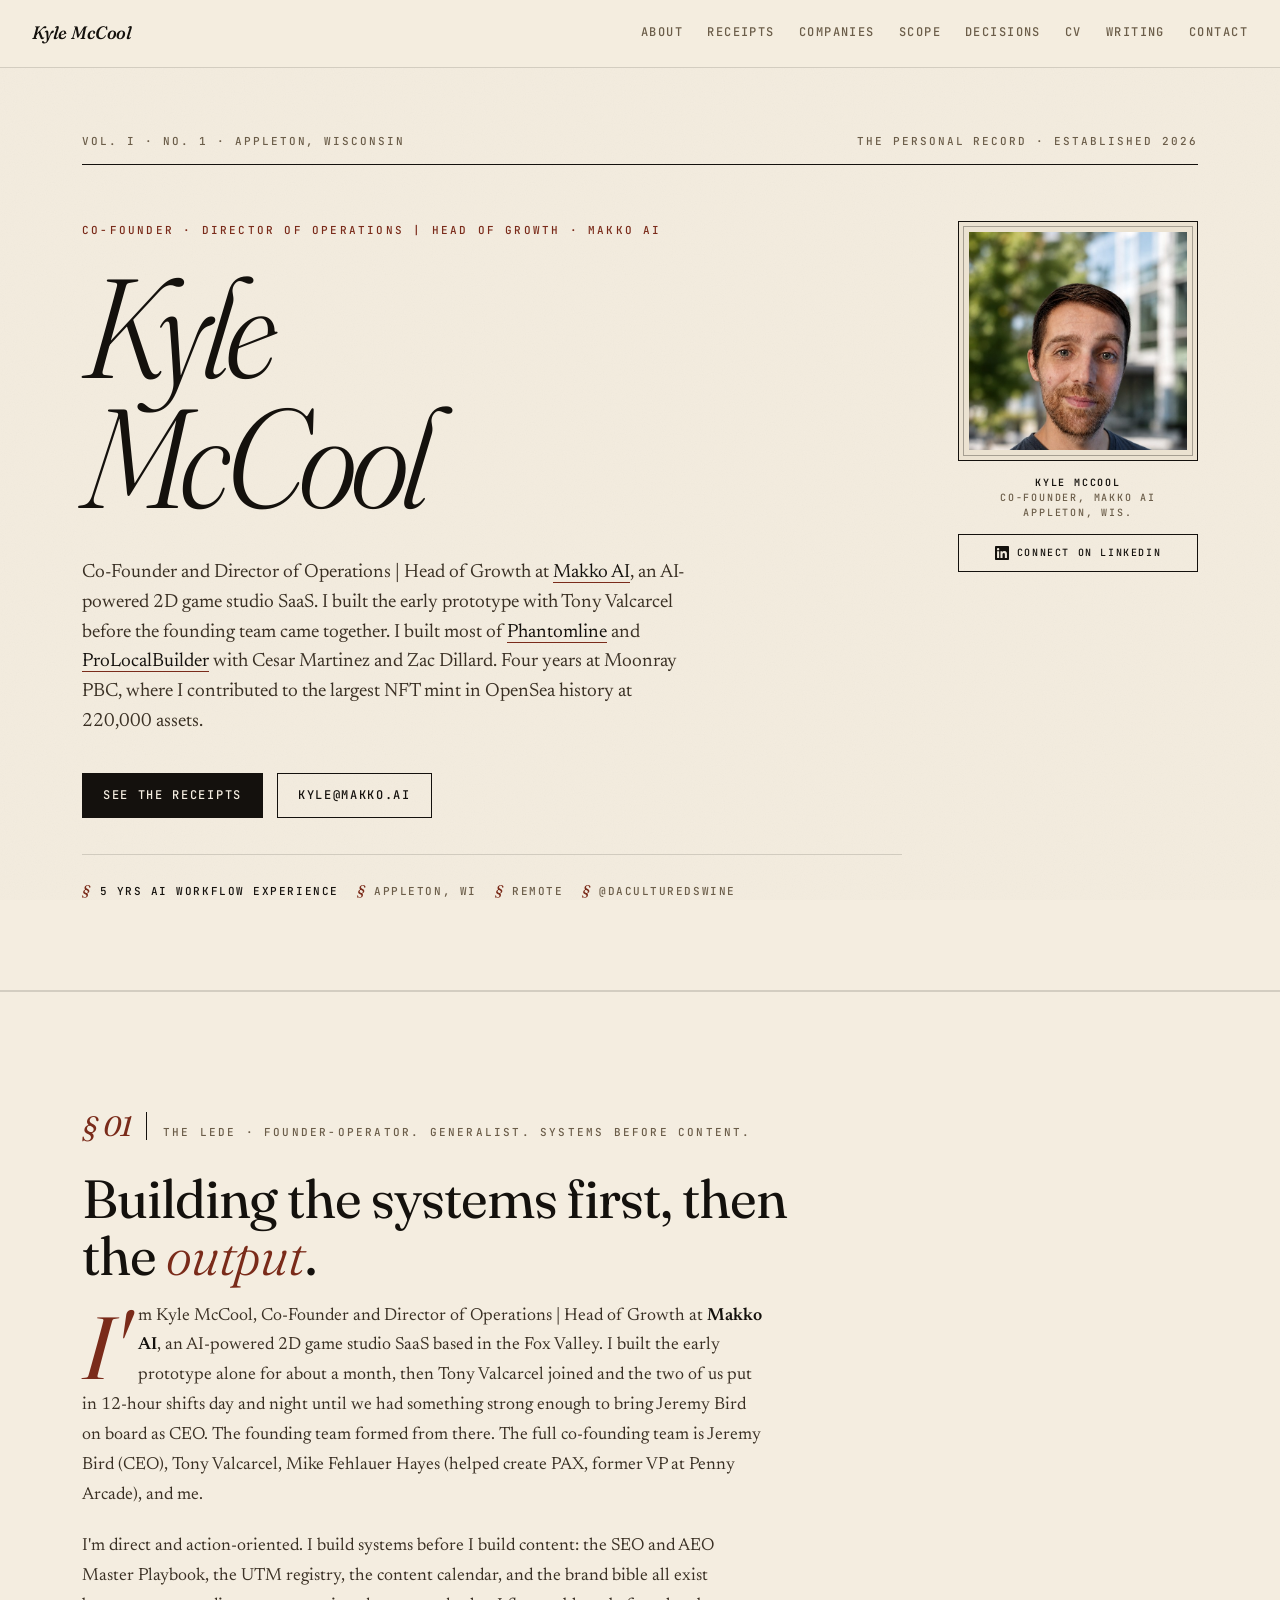
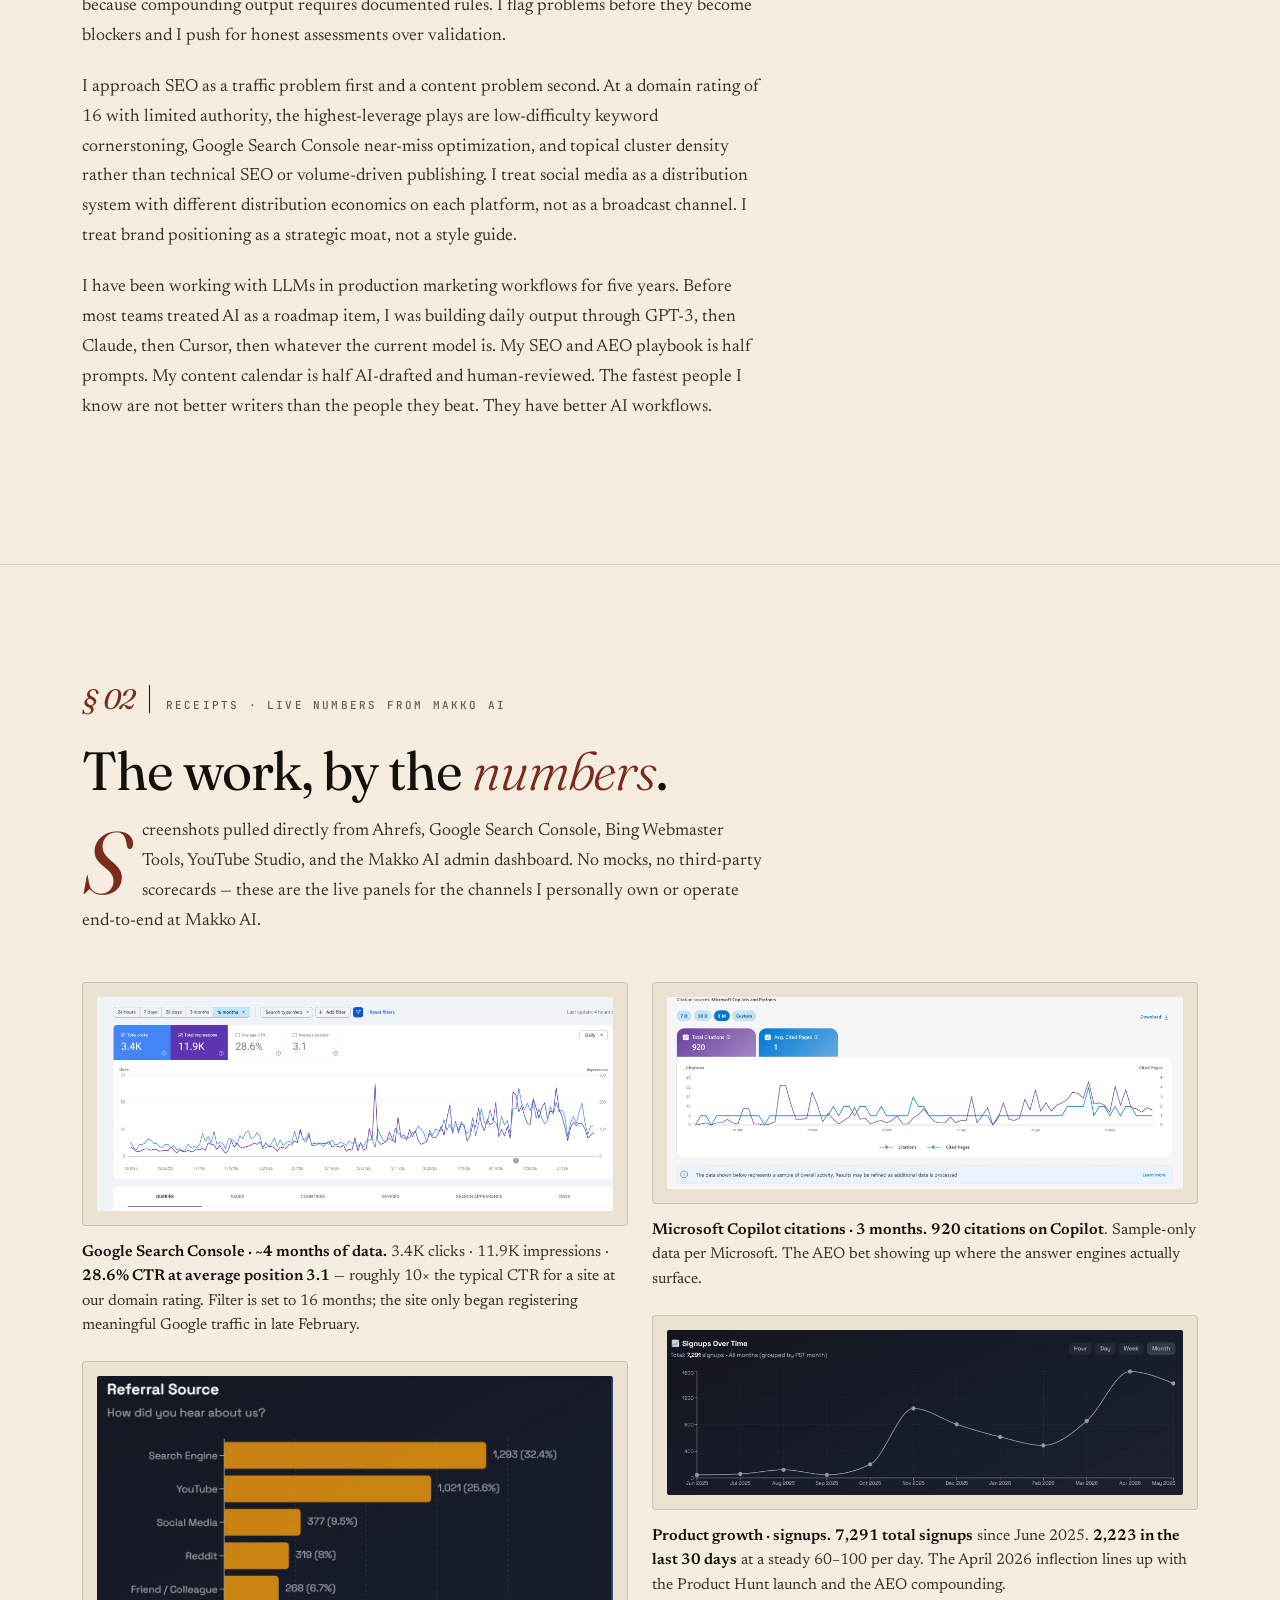
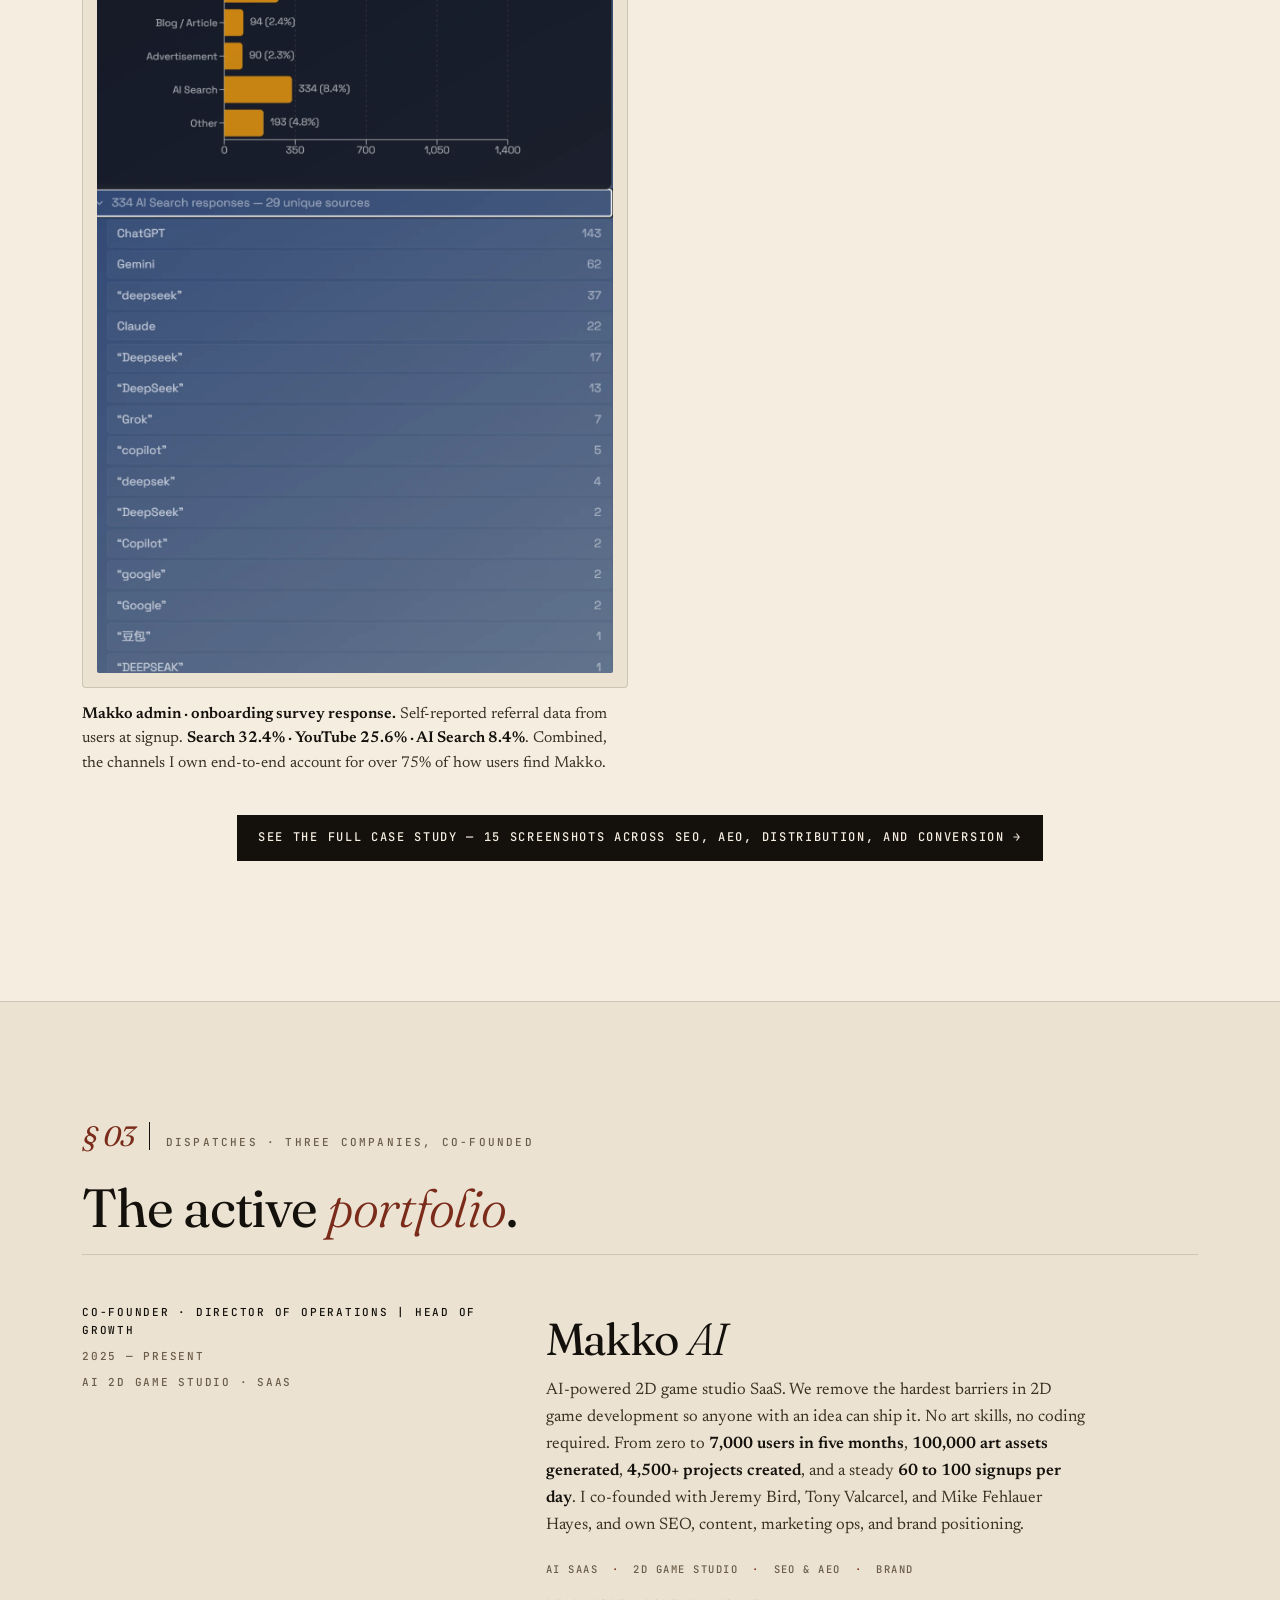
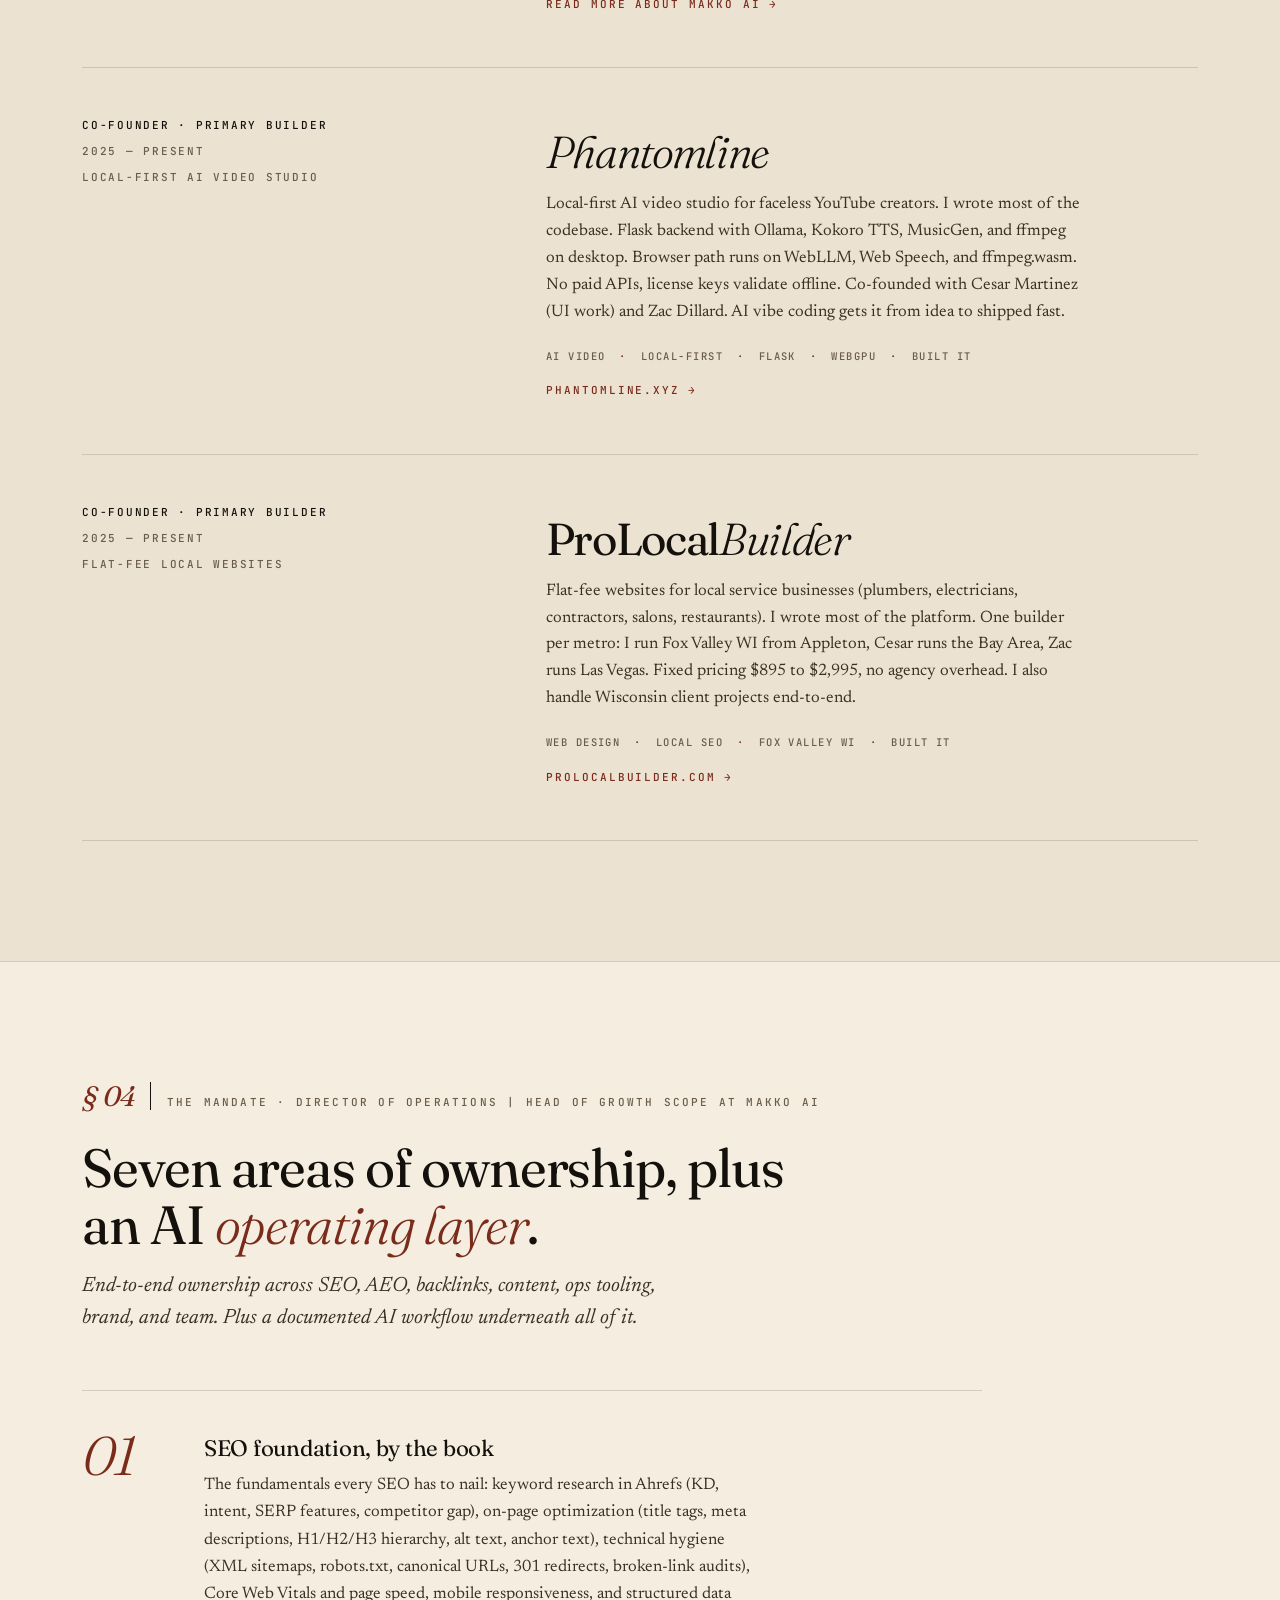
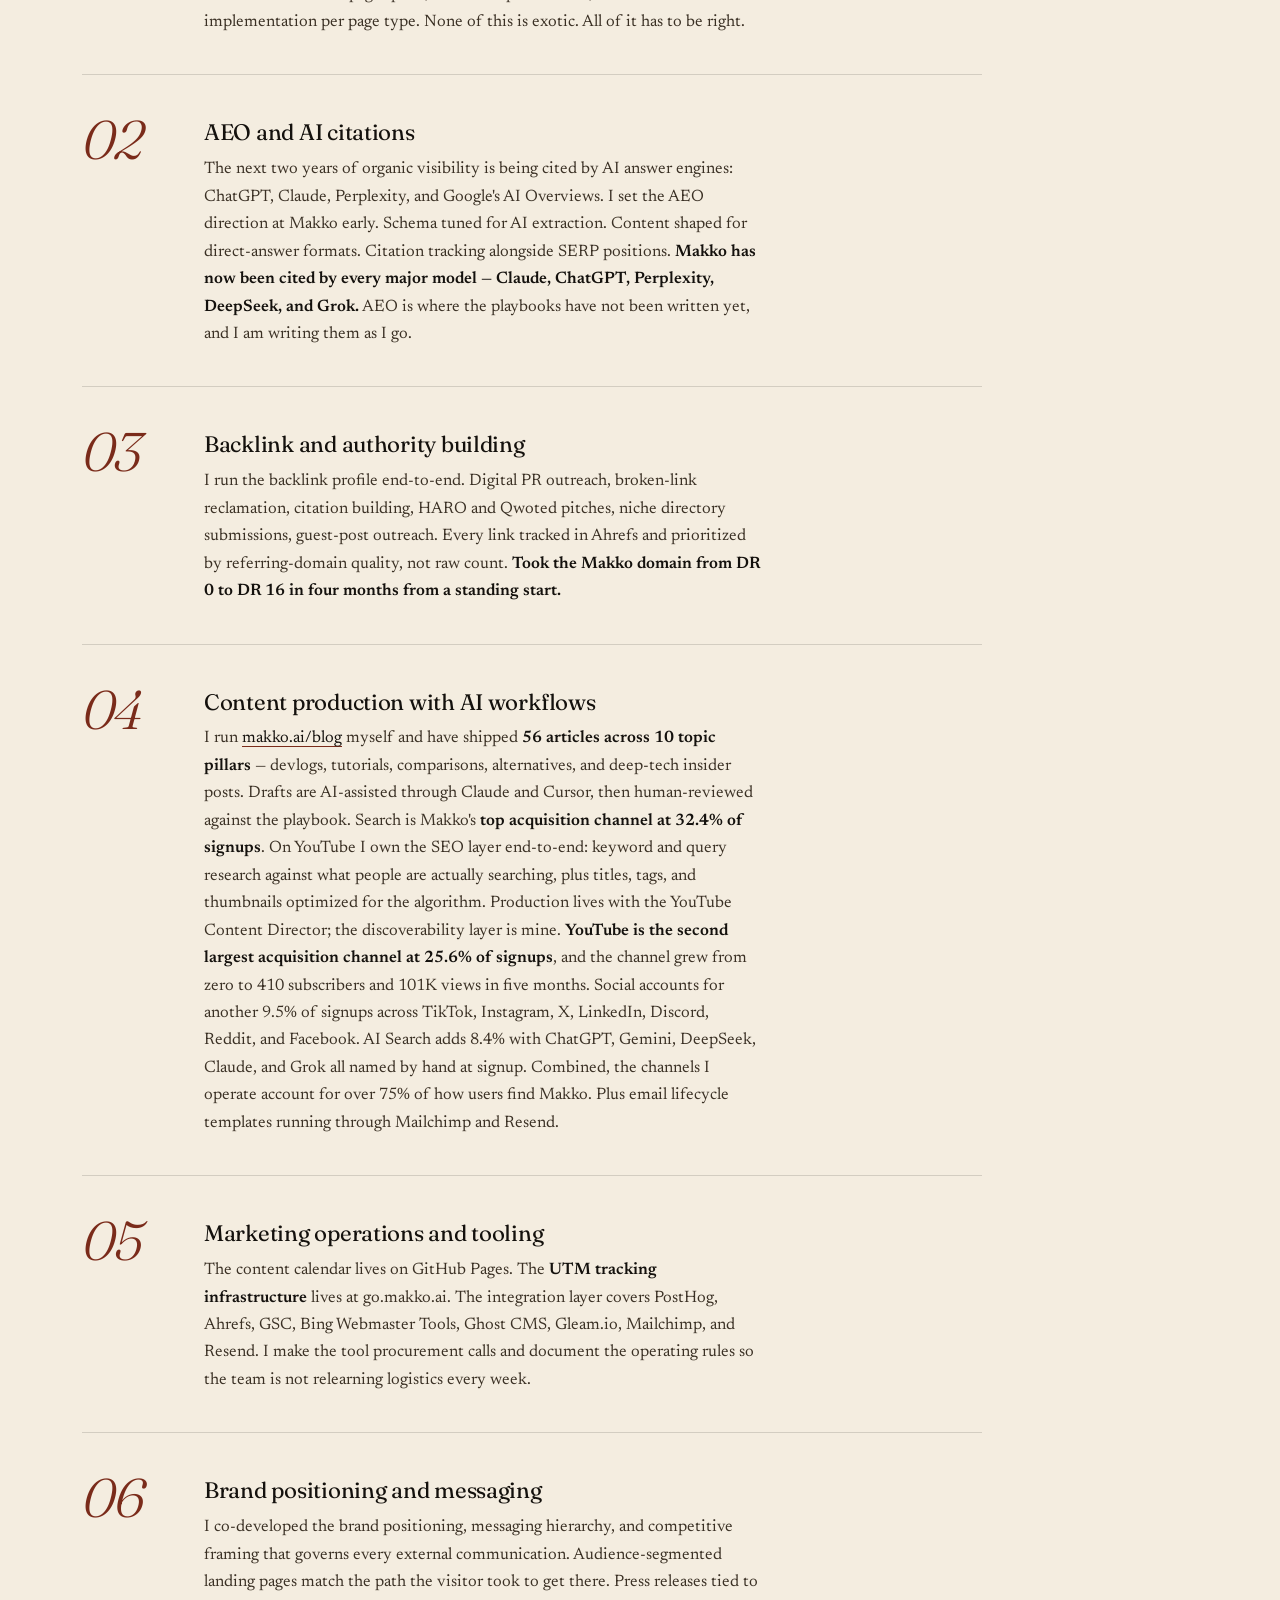
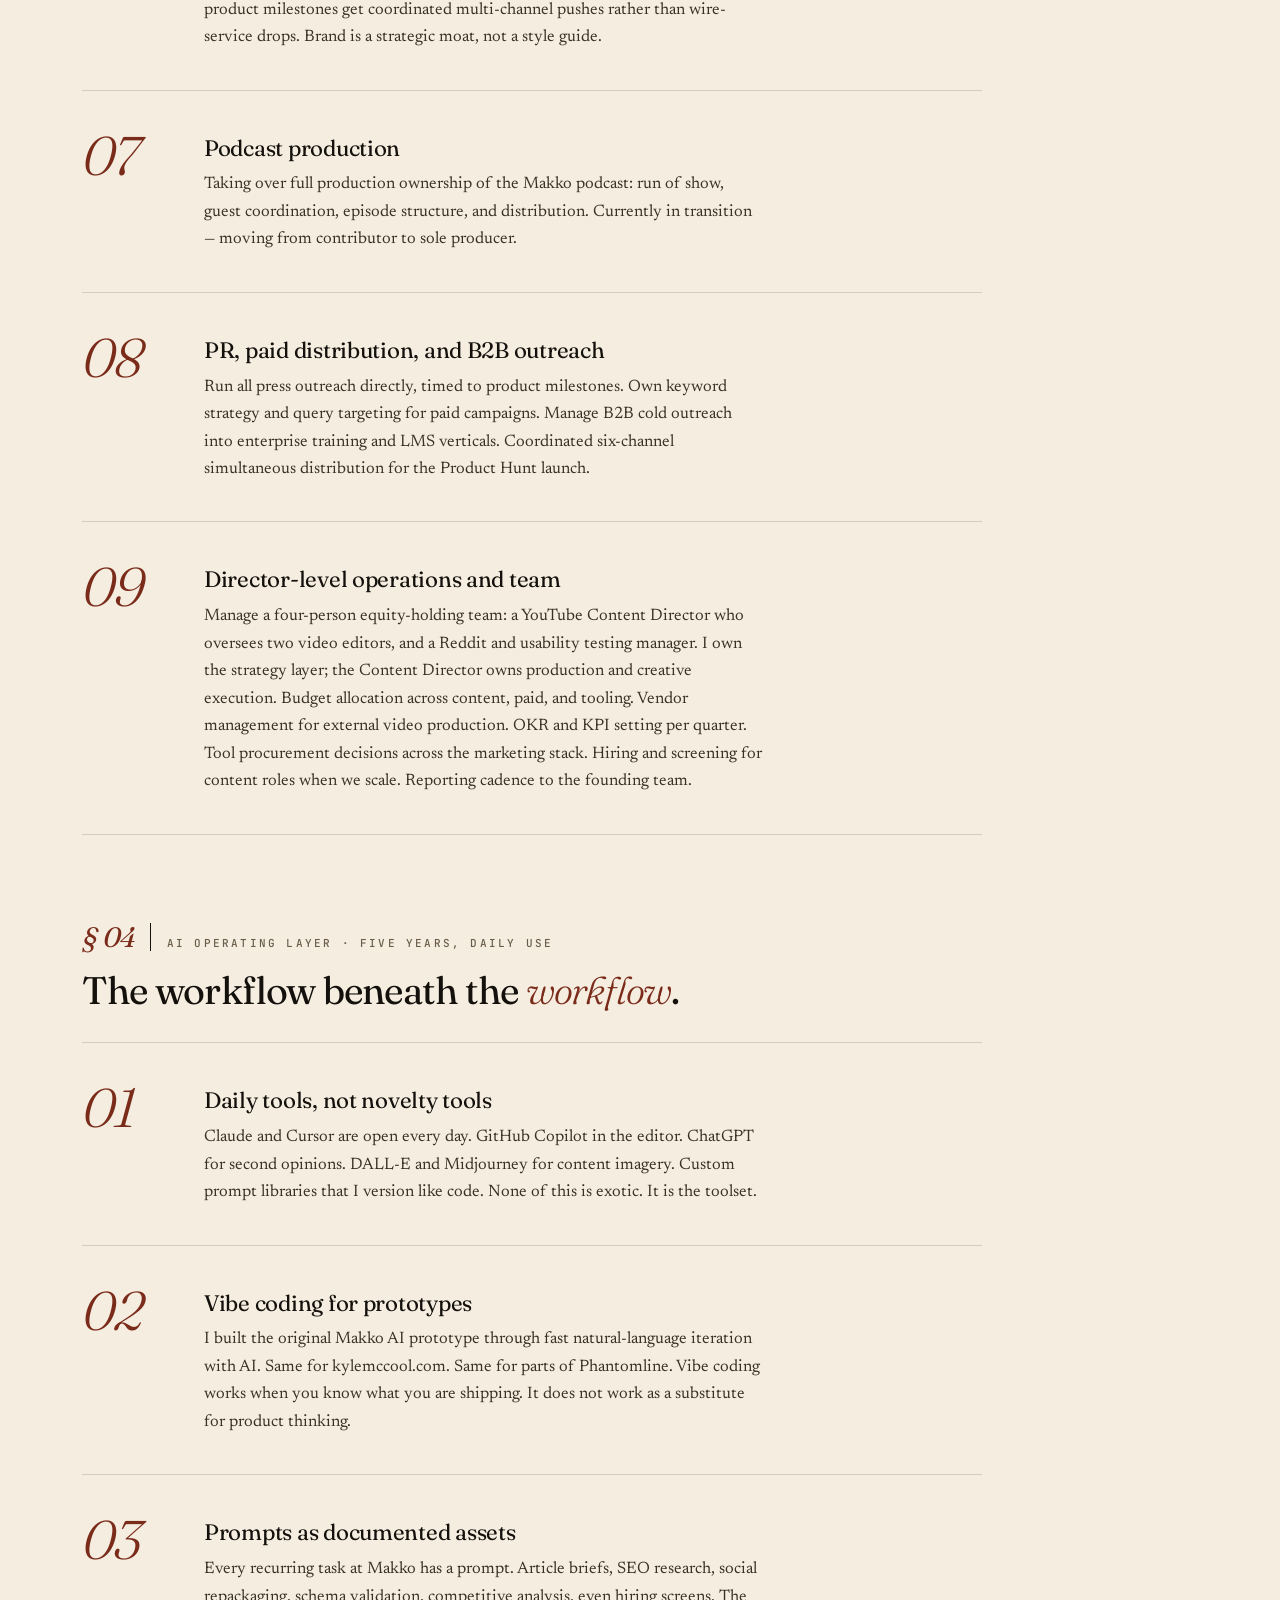
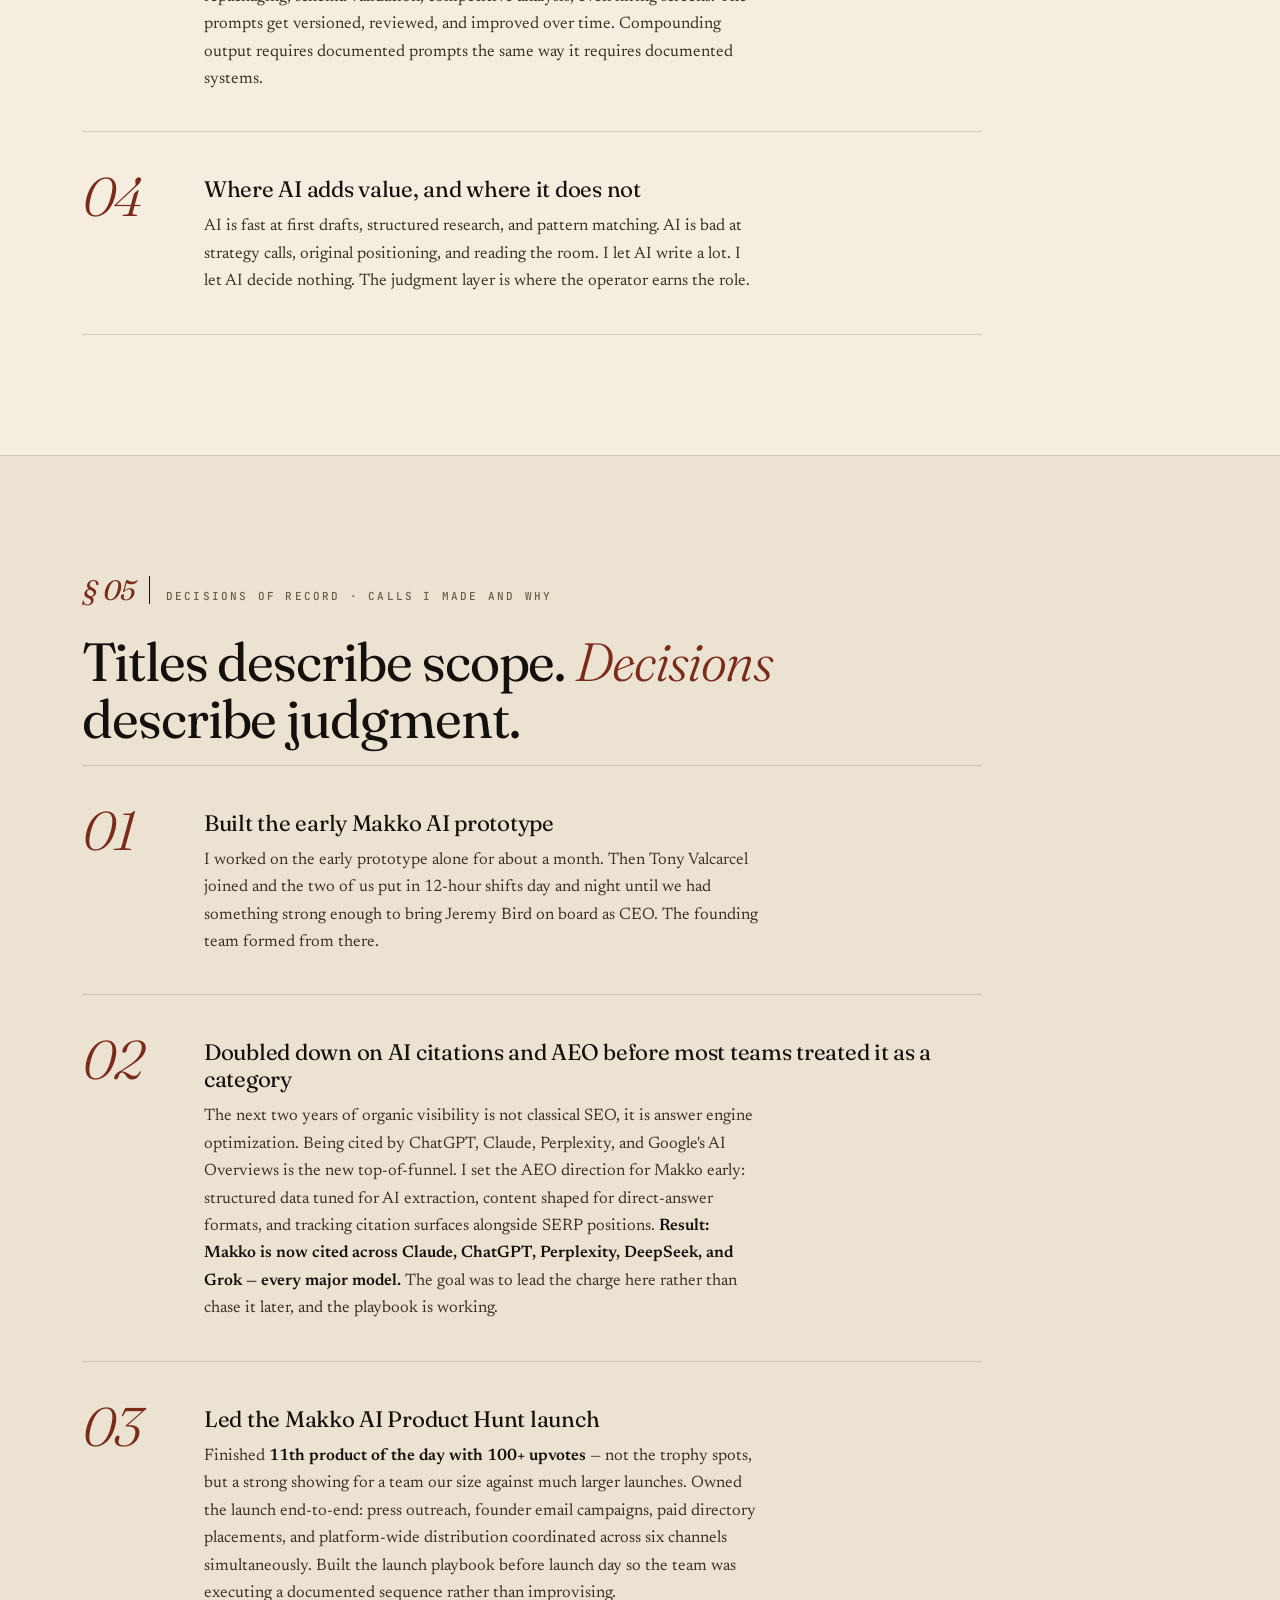
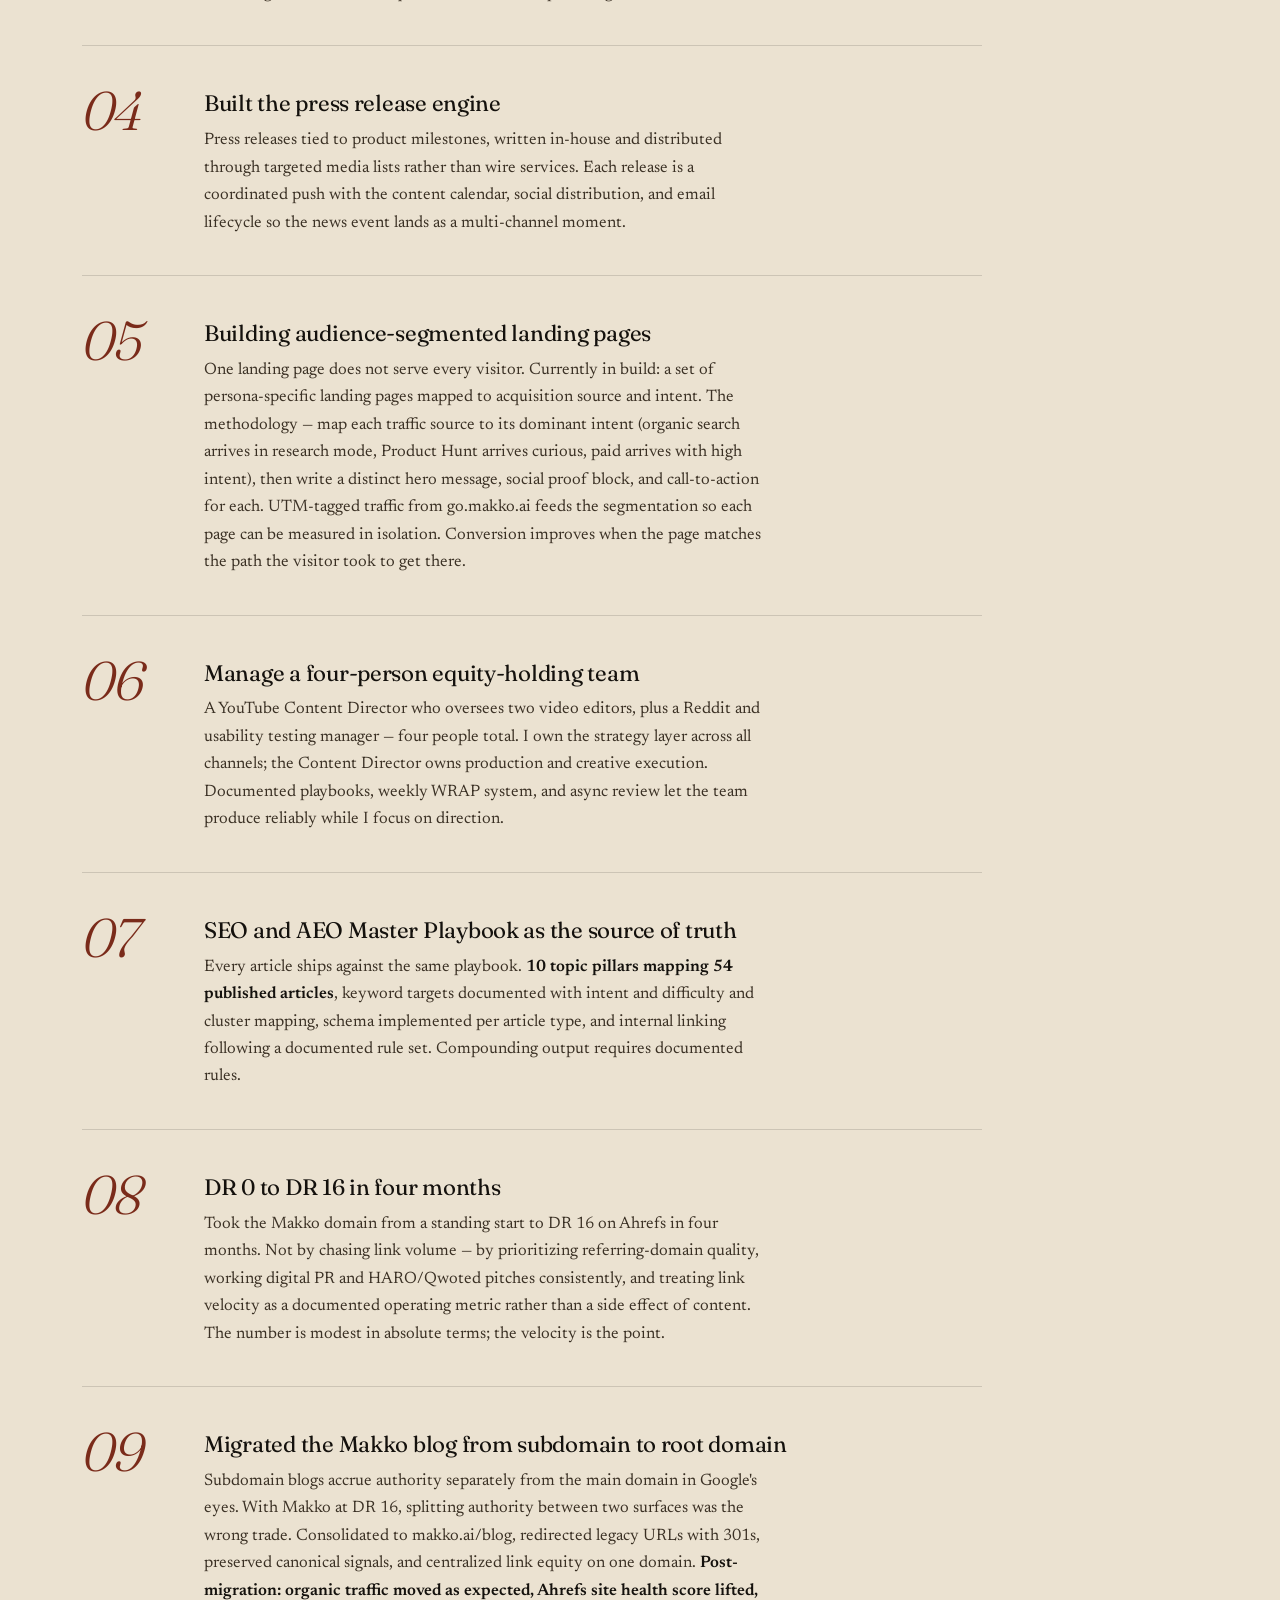
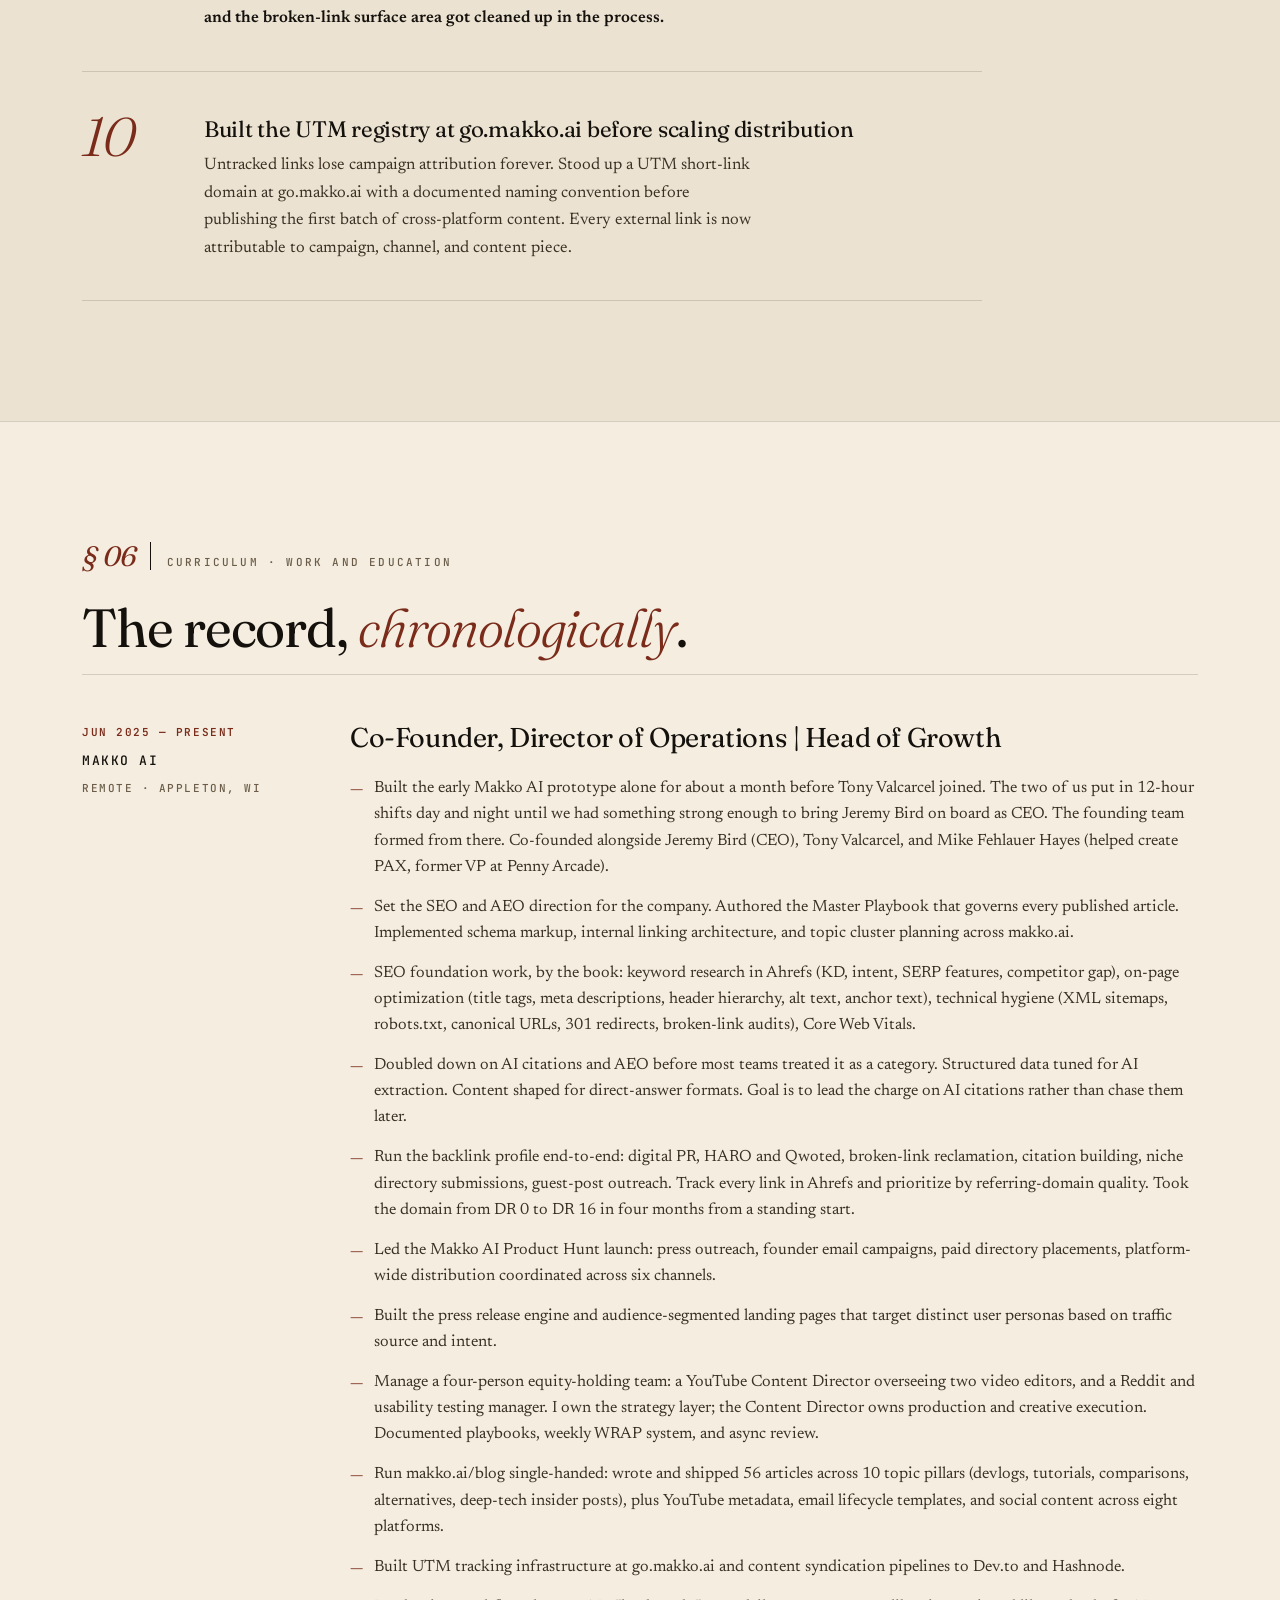
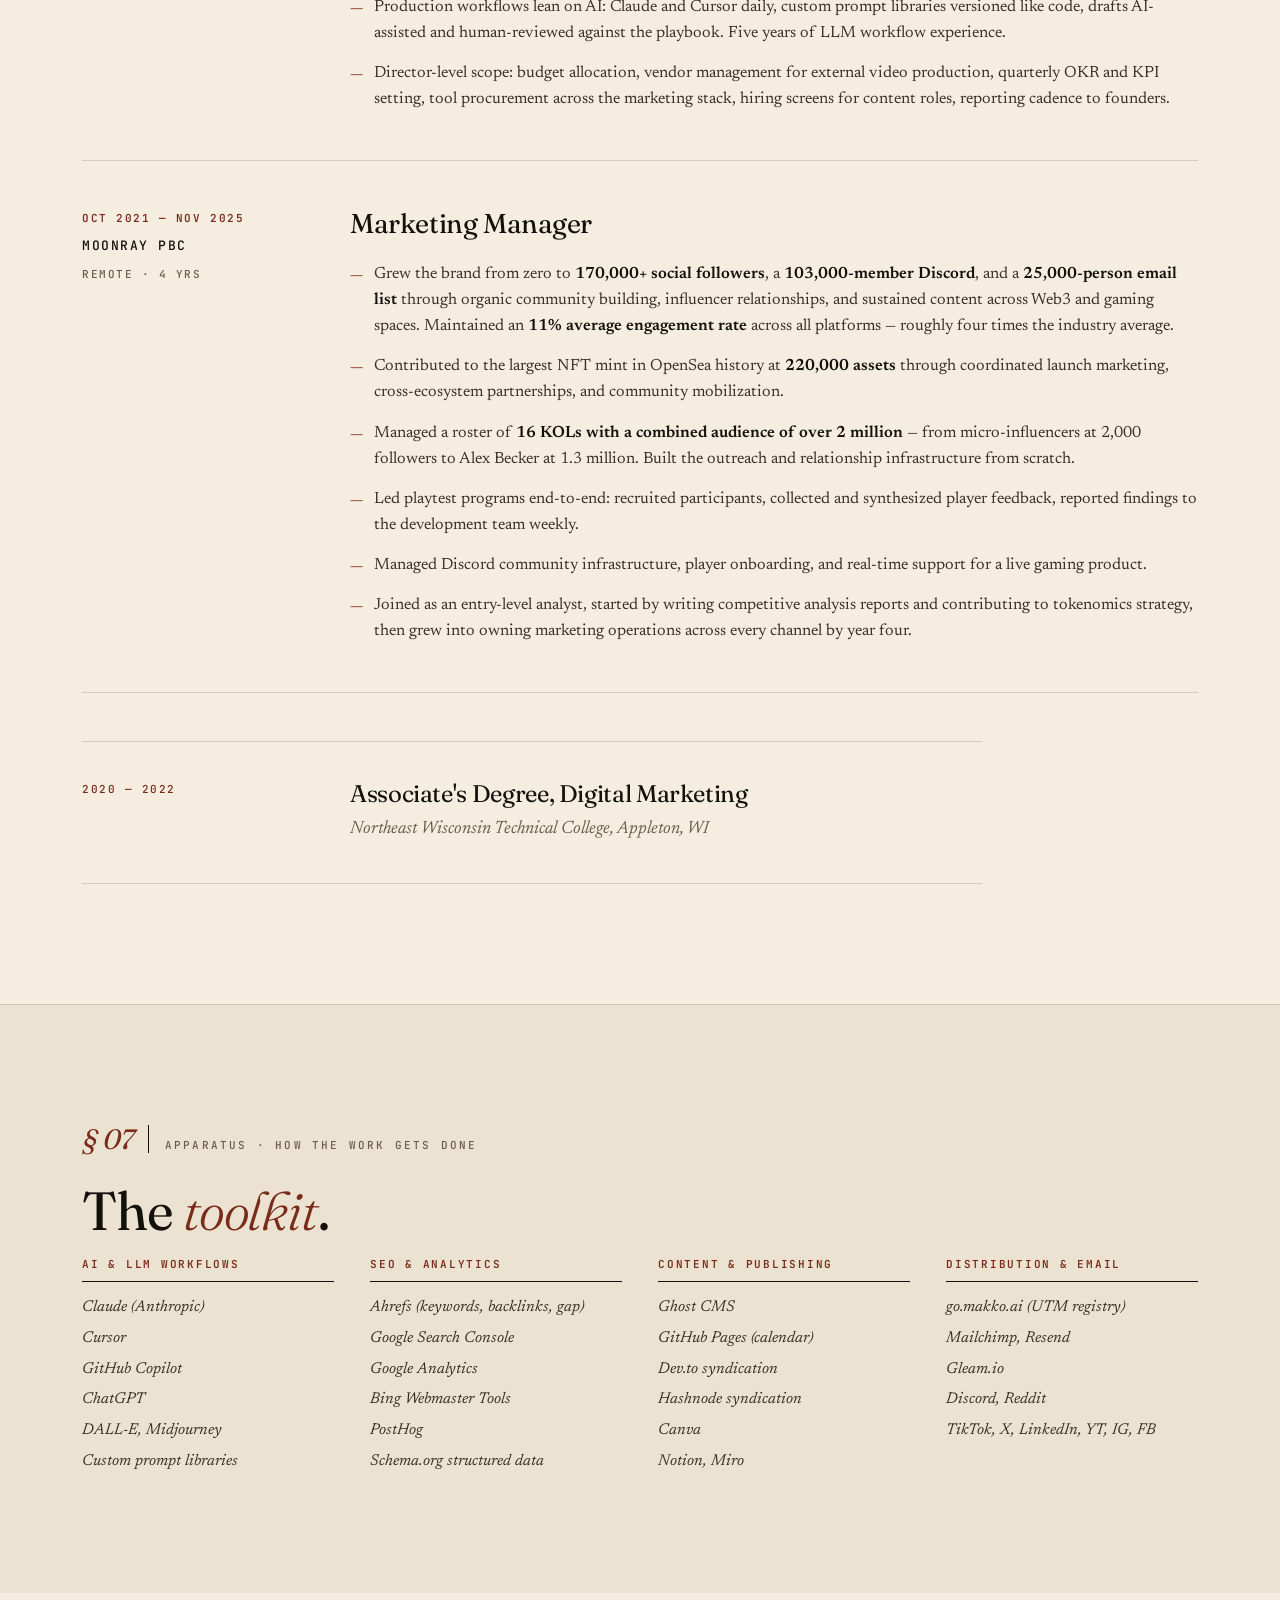
==== commit 863fae0b: "Correct GSC time-window framing — 4 months of real data, not 16 The GSC screenshot's filter is set t" ====
--- a/index.html
+++ b/index.html
@@ -328,9 +328,9 @@
 
       <div class="case-study-item">
         <figure class="case-study-figure">
-          <img src="/images/gsc-16month.png" alt="Google Search Console performance for makko.ai: 3.4K clicks, 11.9K impressions, 28.6% CTR, average position 3.1 over 16 months" loading="lazy" />
+          <img src="/images/gsc-4month-data.png" alt="Google Search Console performance for makko.ai: 3.4K clicks, 11.9K impressions, 28.6% CTR, average position 3.1 across roughly 4 months of indexed data (window filter set to 16 months but real activity begins late February 2026)" loading="lazy" />
         </figure>
-        <p><strong>Google Search Console · 16-month trailing.</strong> 3.4K clicks · 11.9K impressions · <strong>28.6% CTR at average position 3.1</strong> — roughly 10× the typical CTR for a site at our domain rating.</p>
+        <p><strong>Google Search Console · ~4 months of data.</strong> 3.4K clicks · 11.9K impressions · <strong>28.6% CTR at average position 3.1</strong> — roughly 10× the typical CTR for a site at our domain rating. Filter is set to 16 months; the site only began registering meaningful Google traffic in late February.</p>
       </div>
 
       <div class="case-study-item">
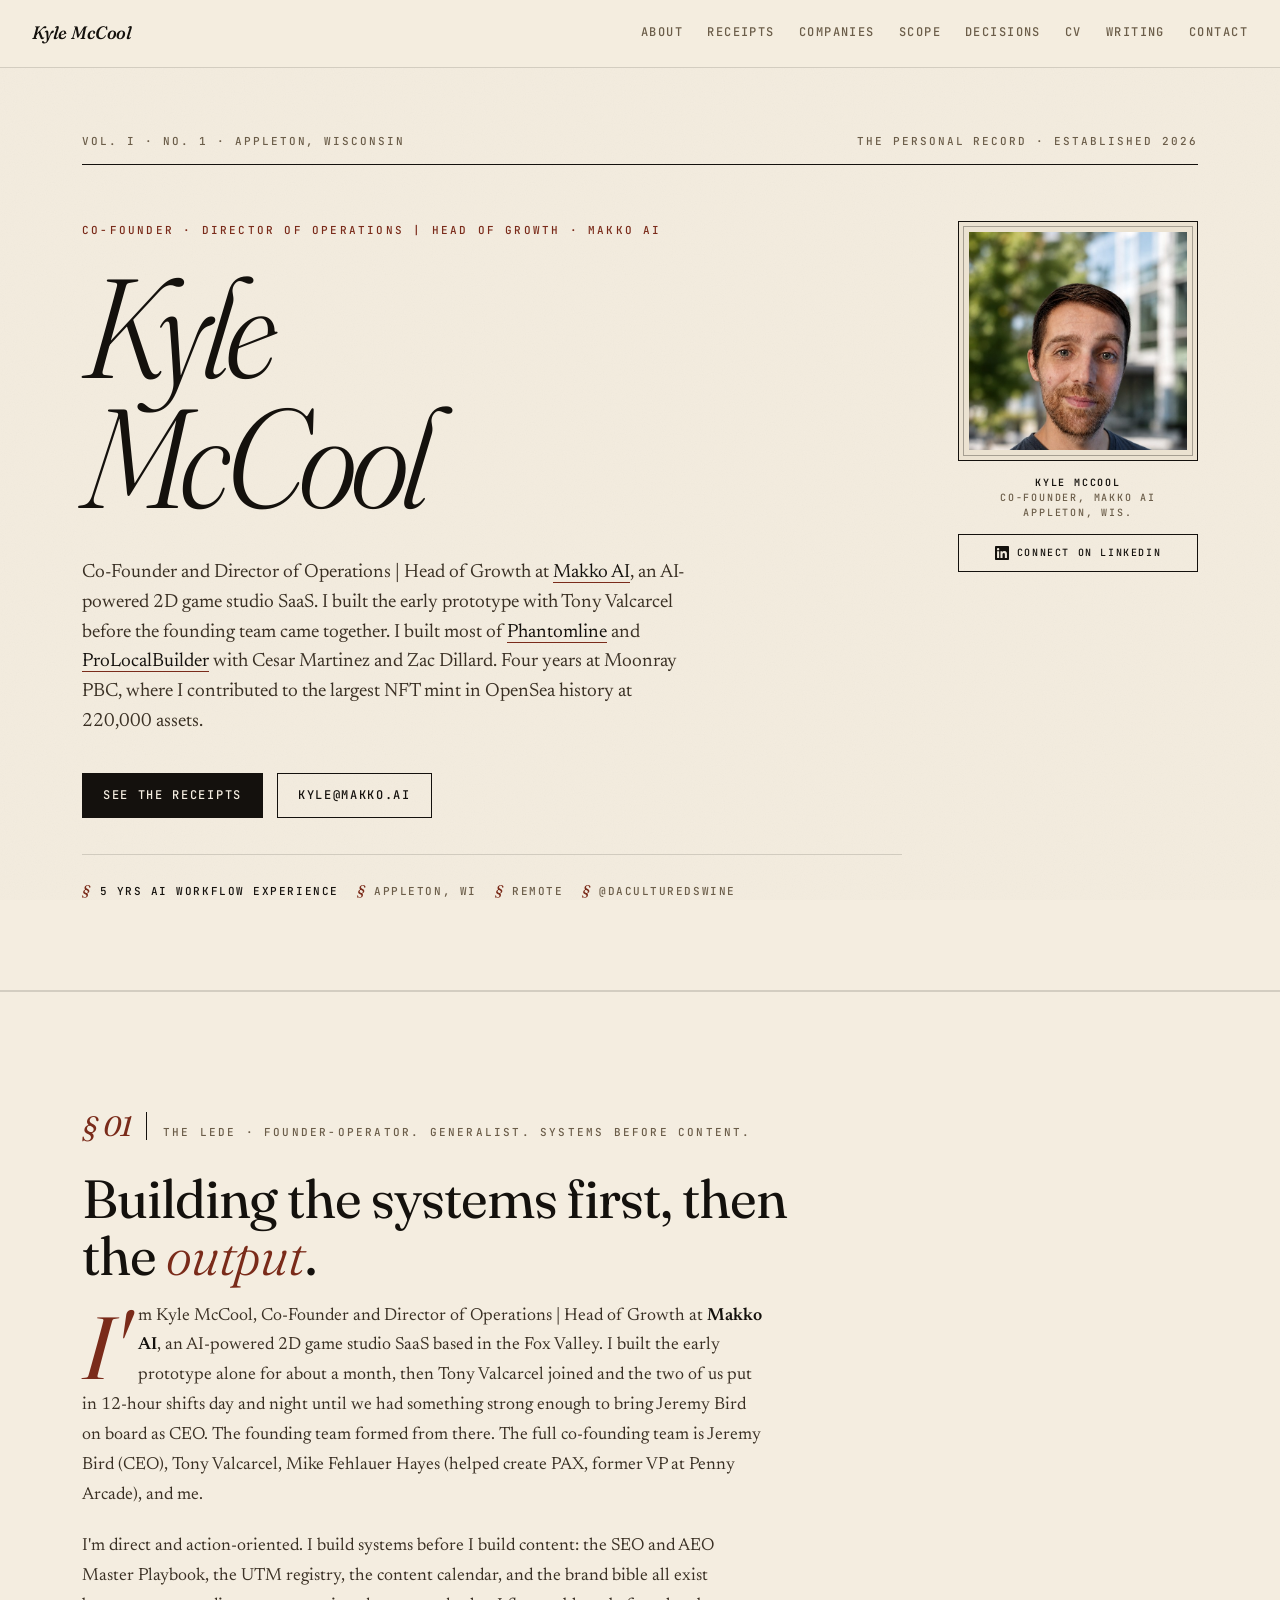
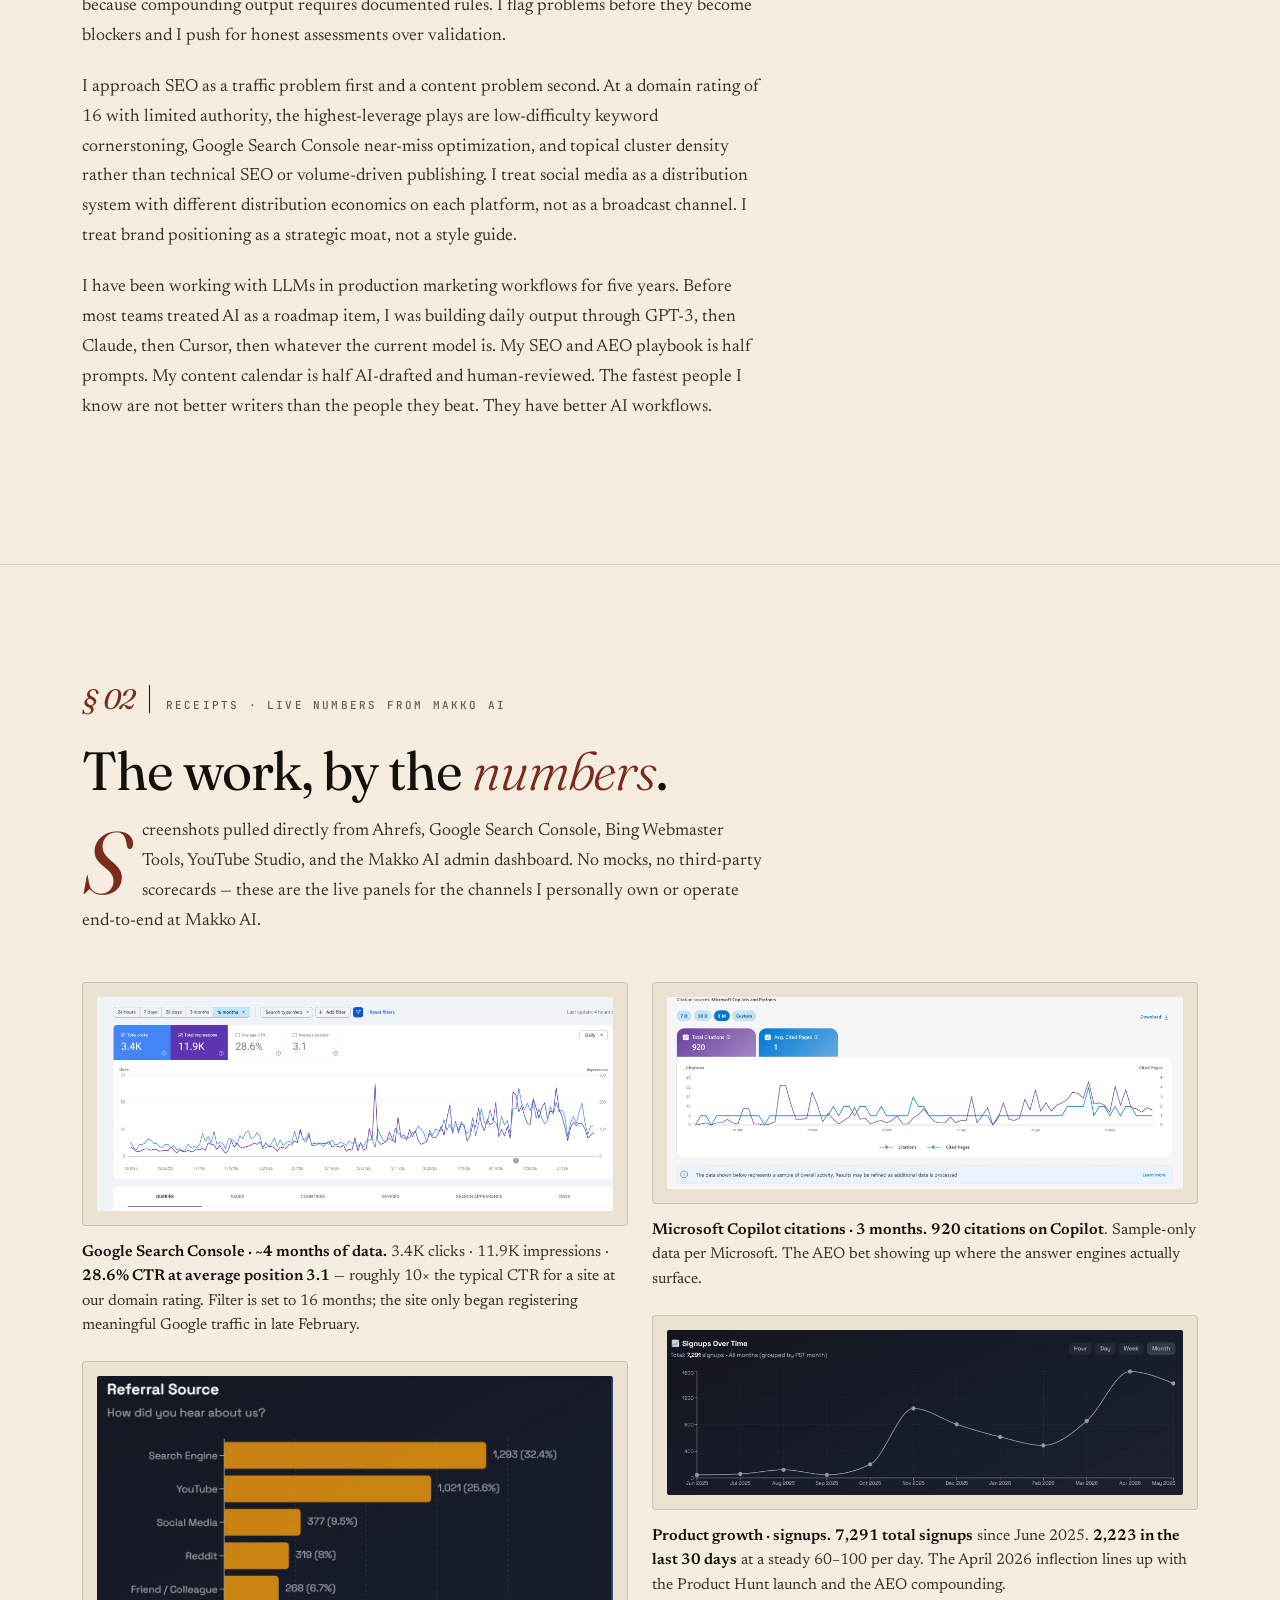
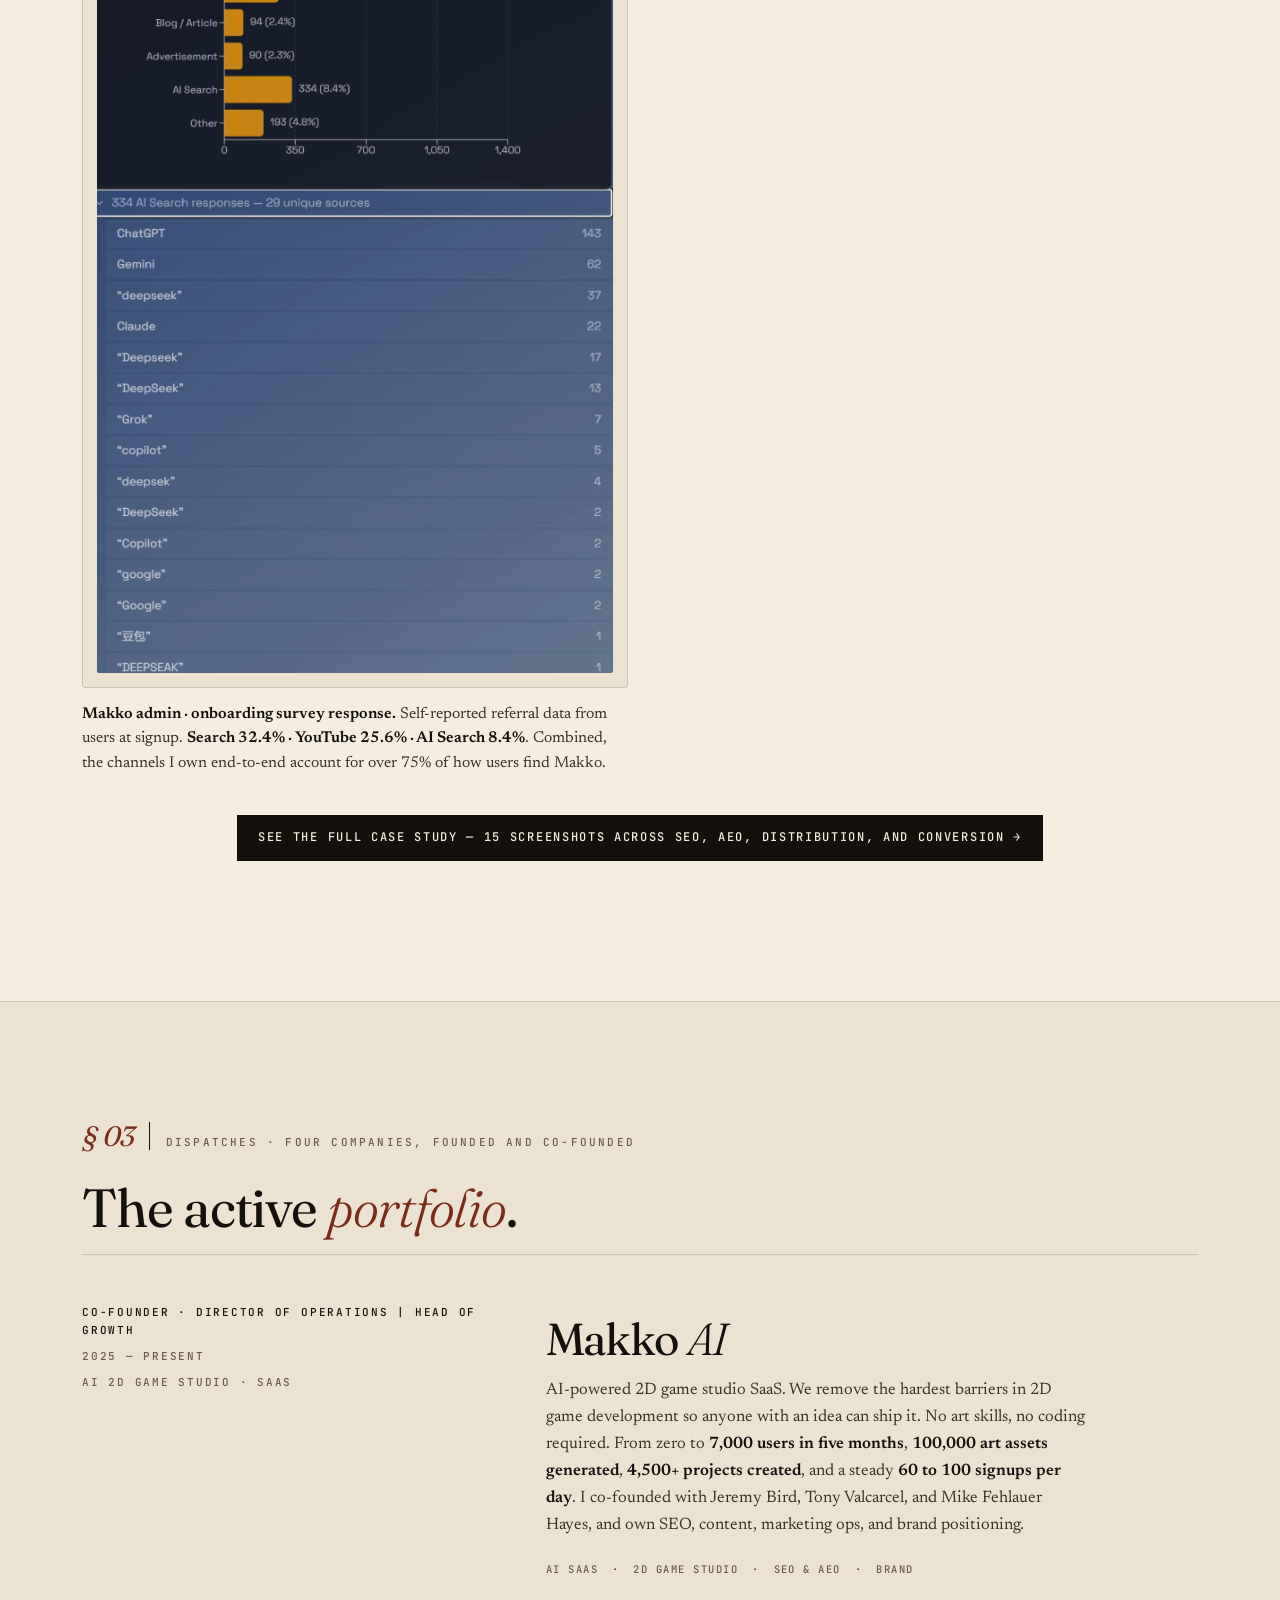
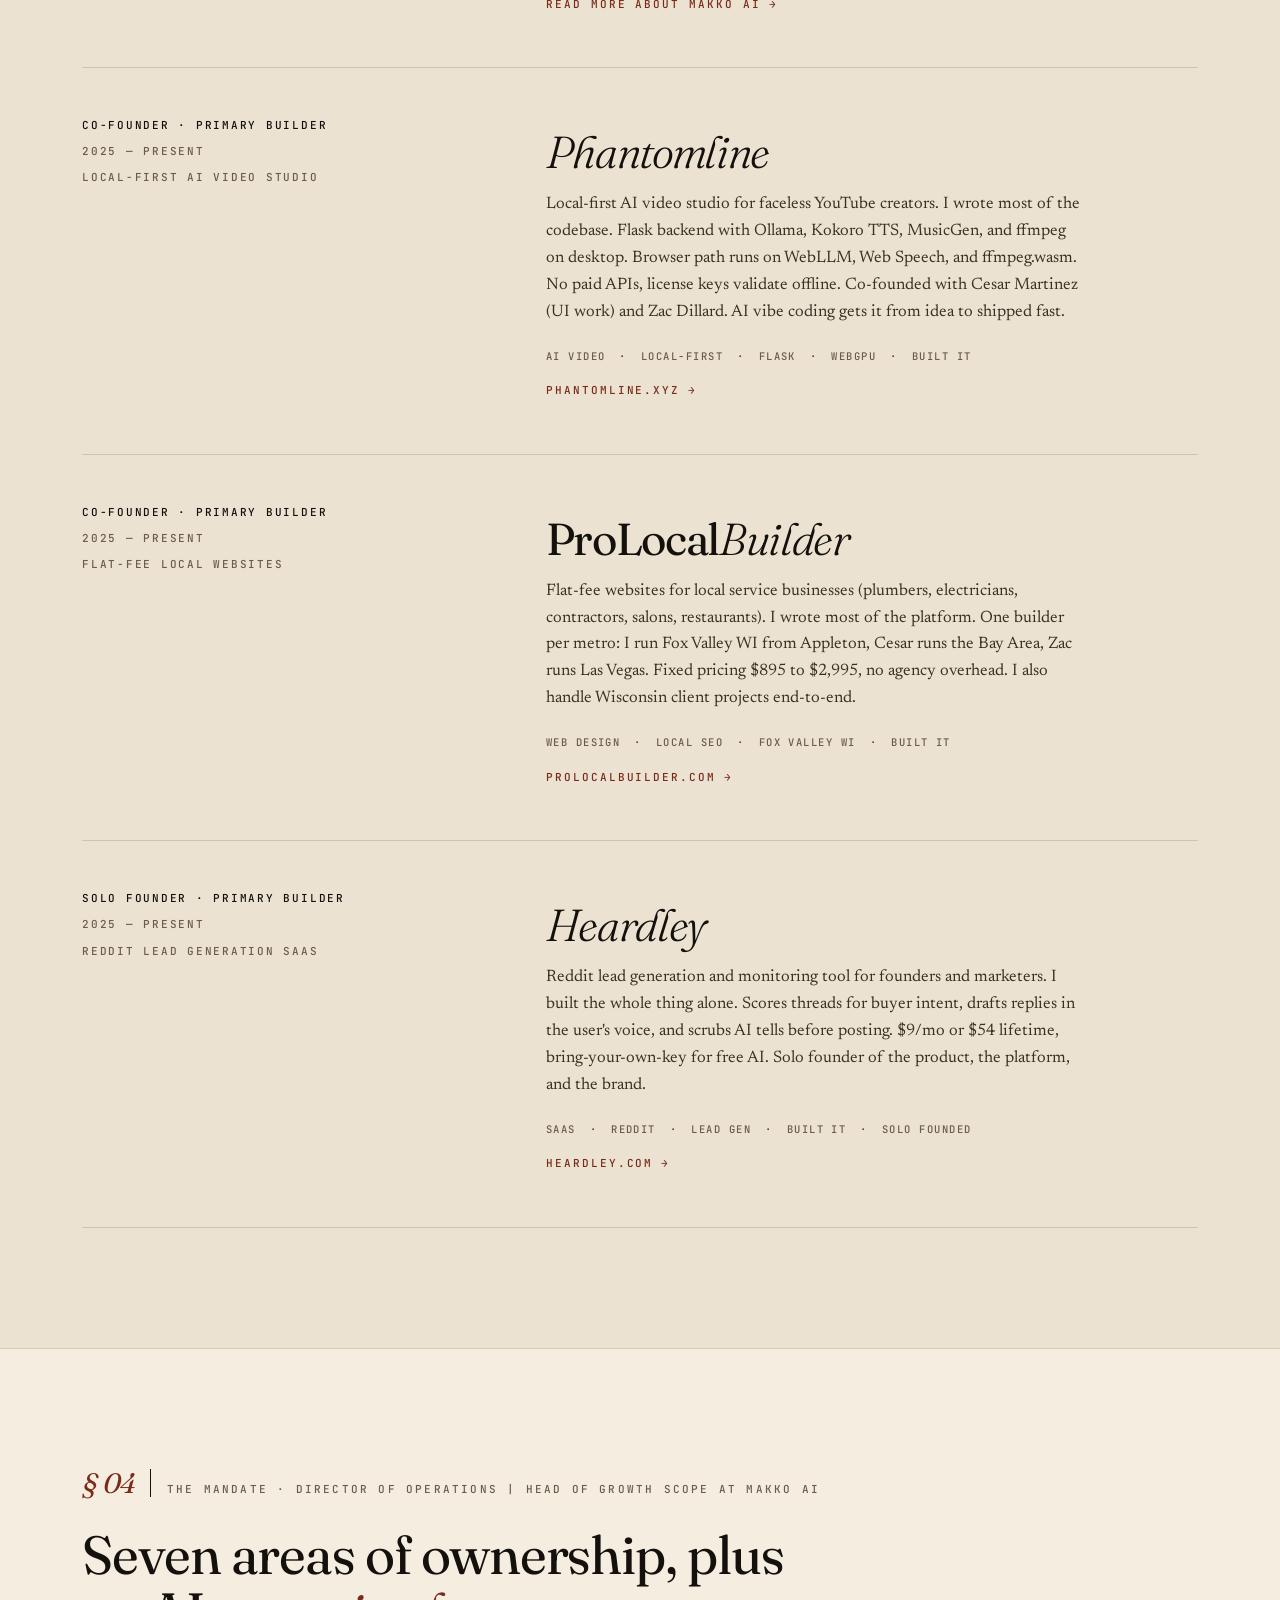
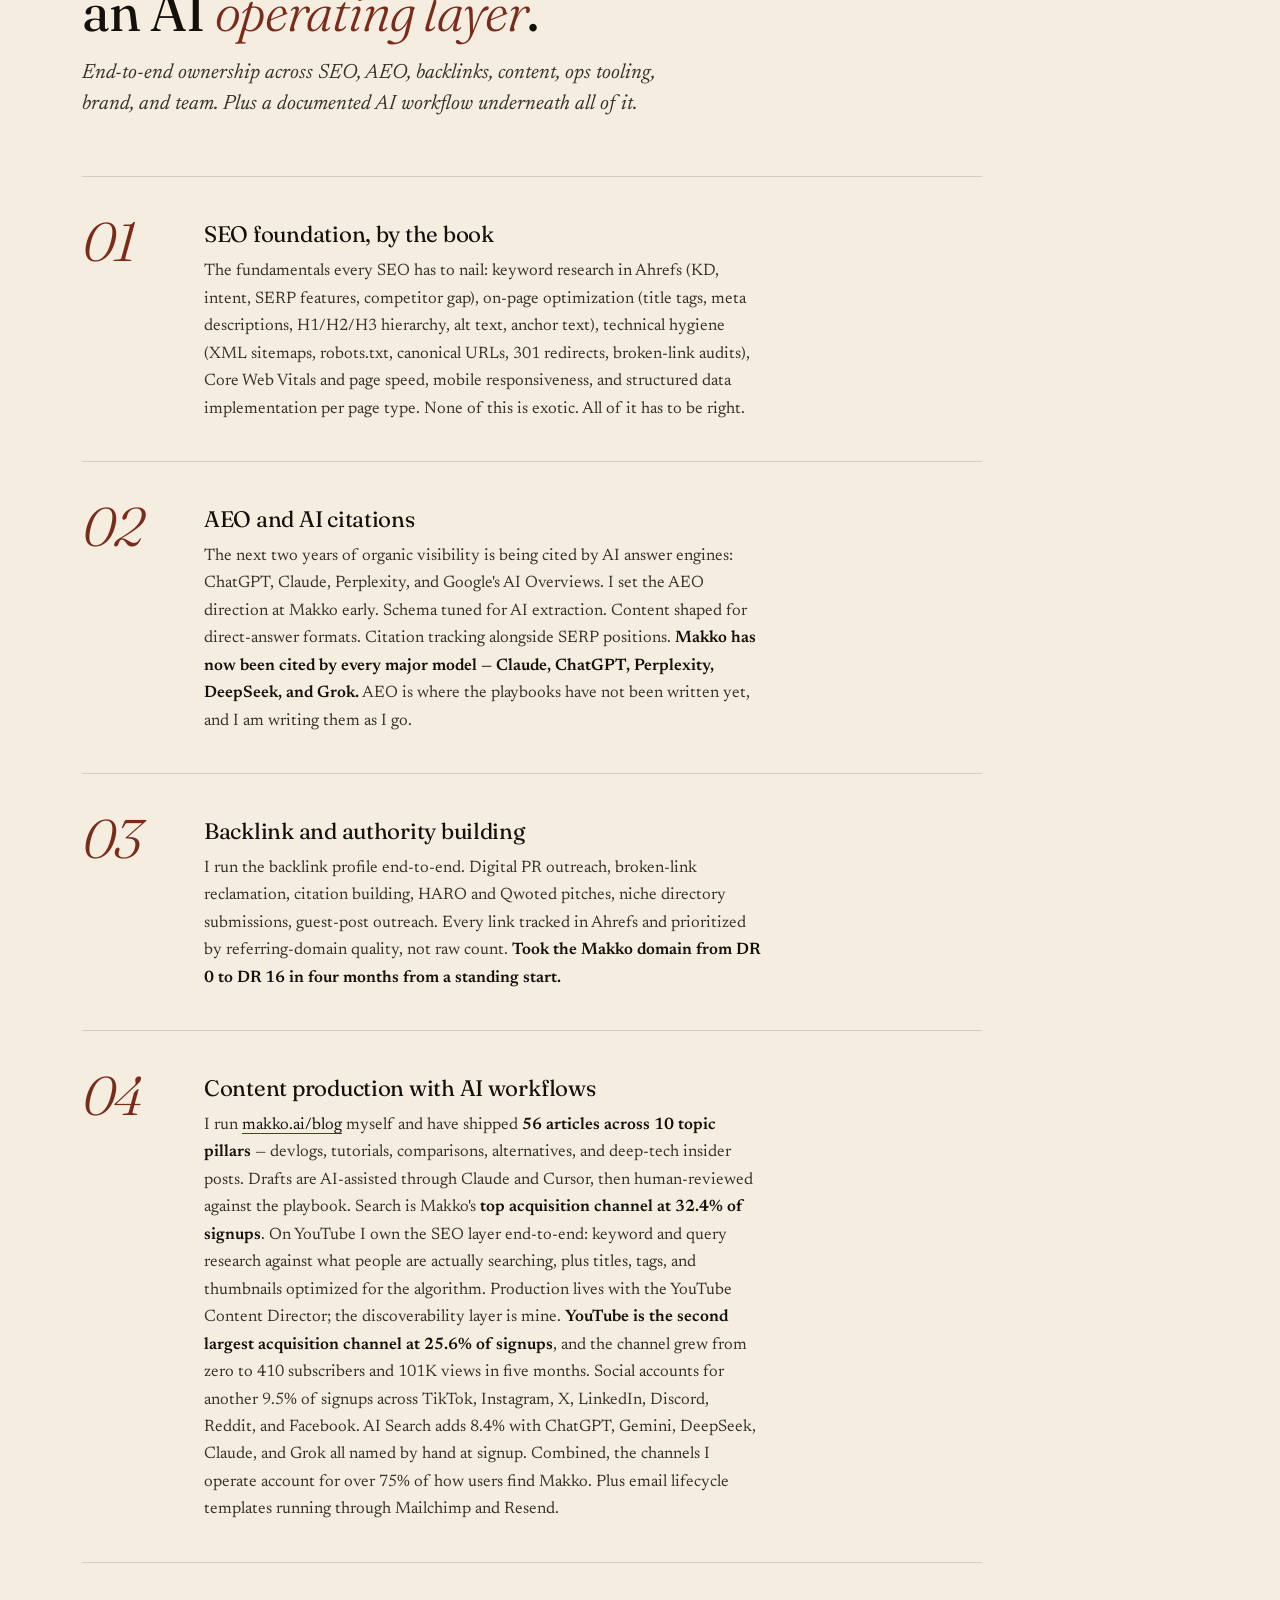
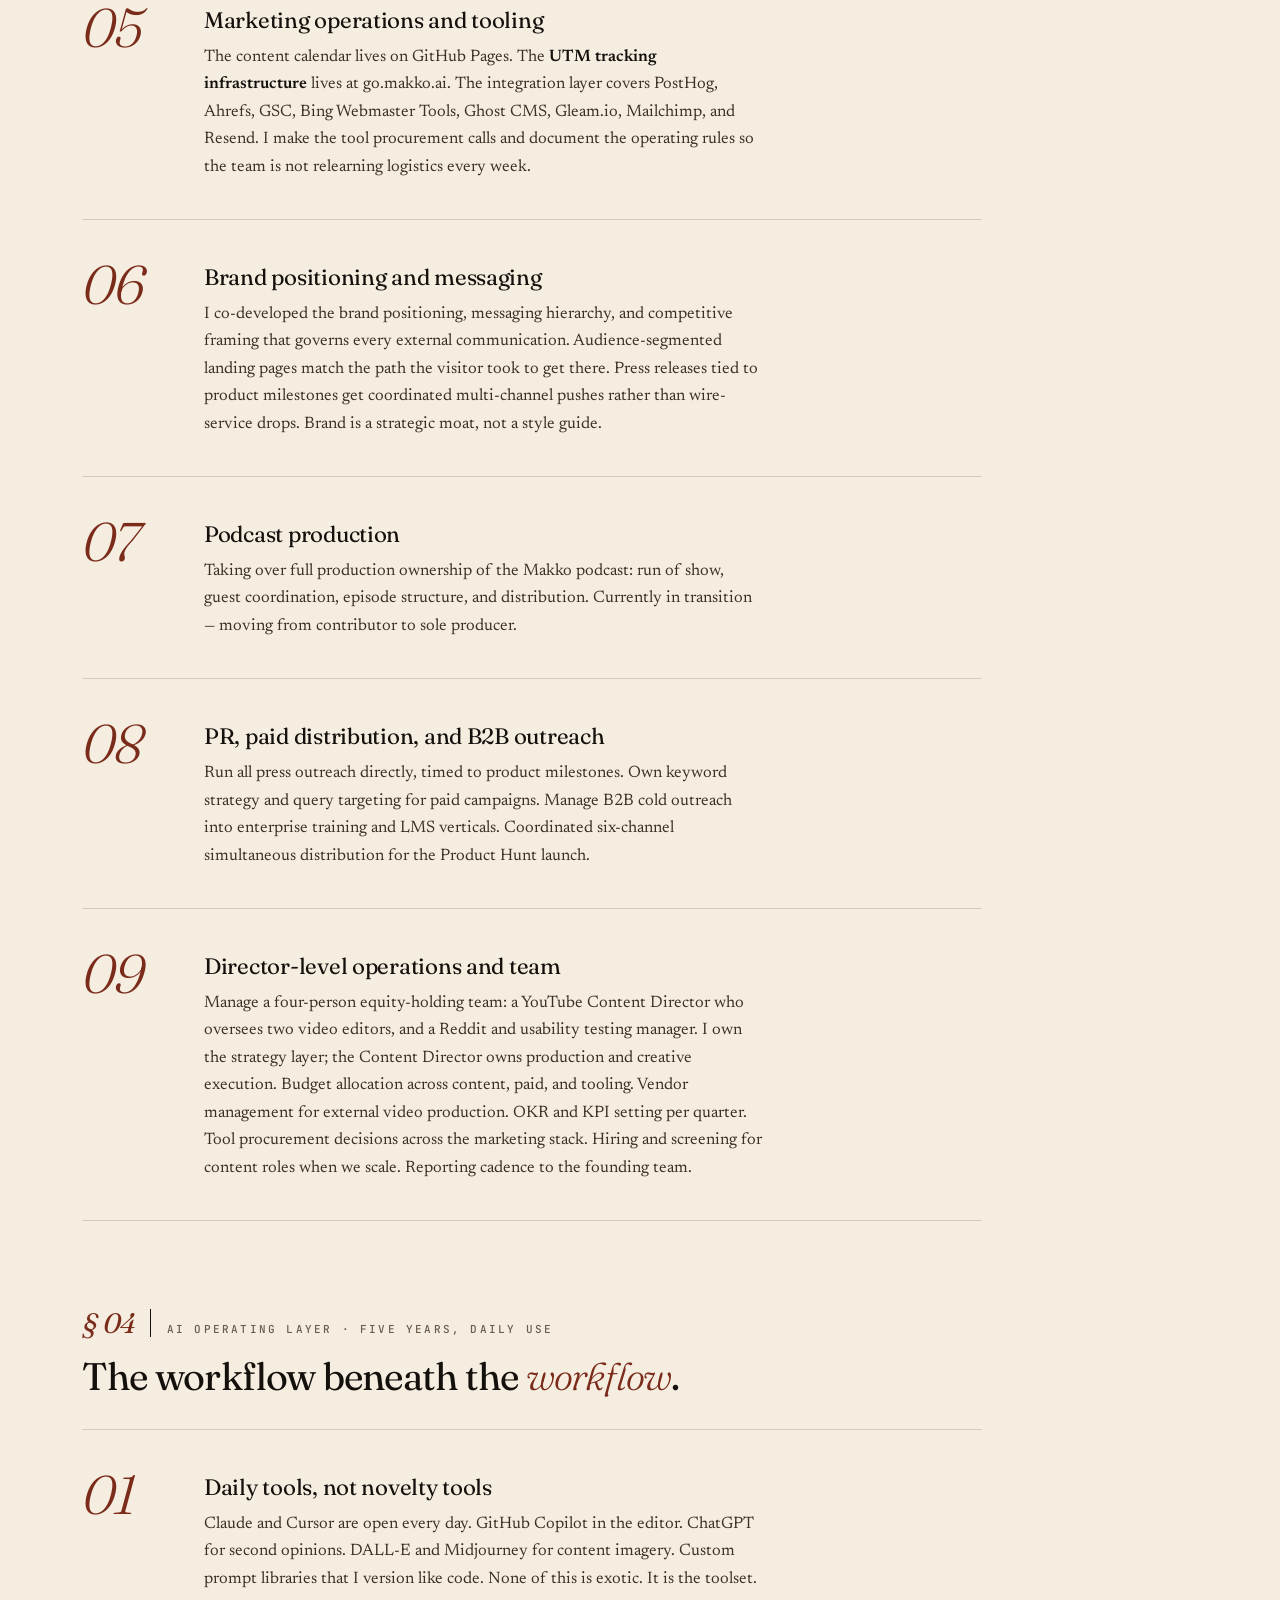
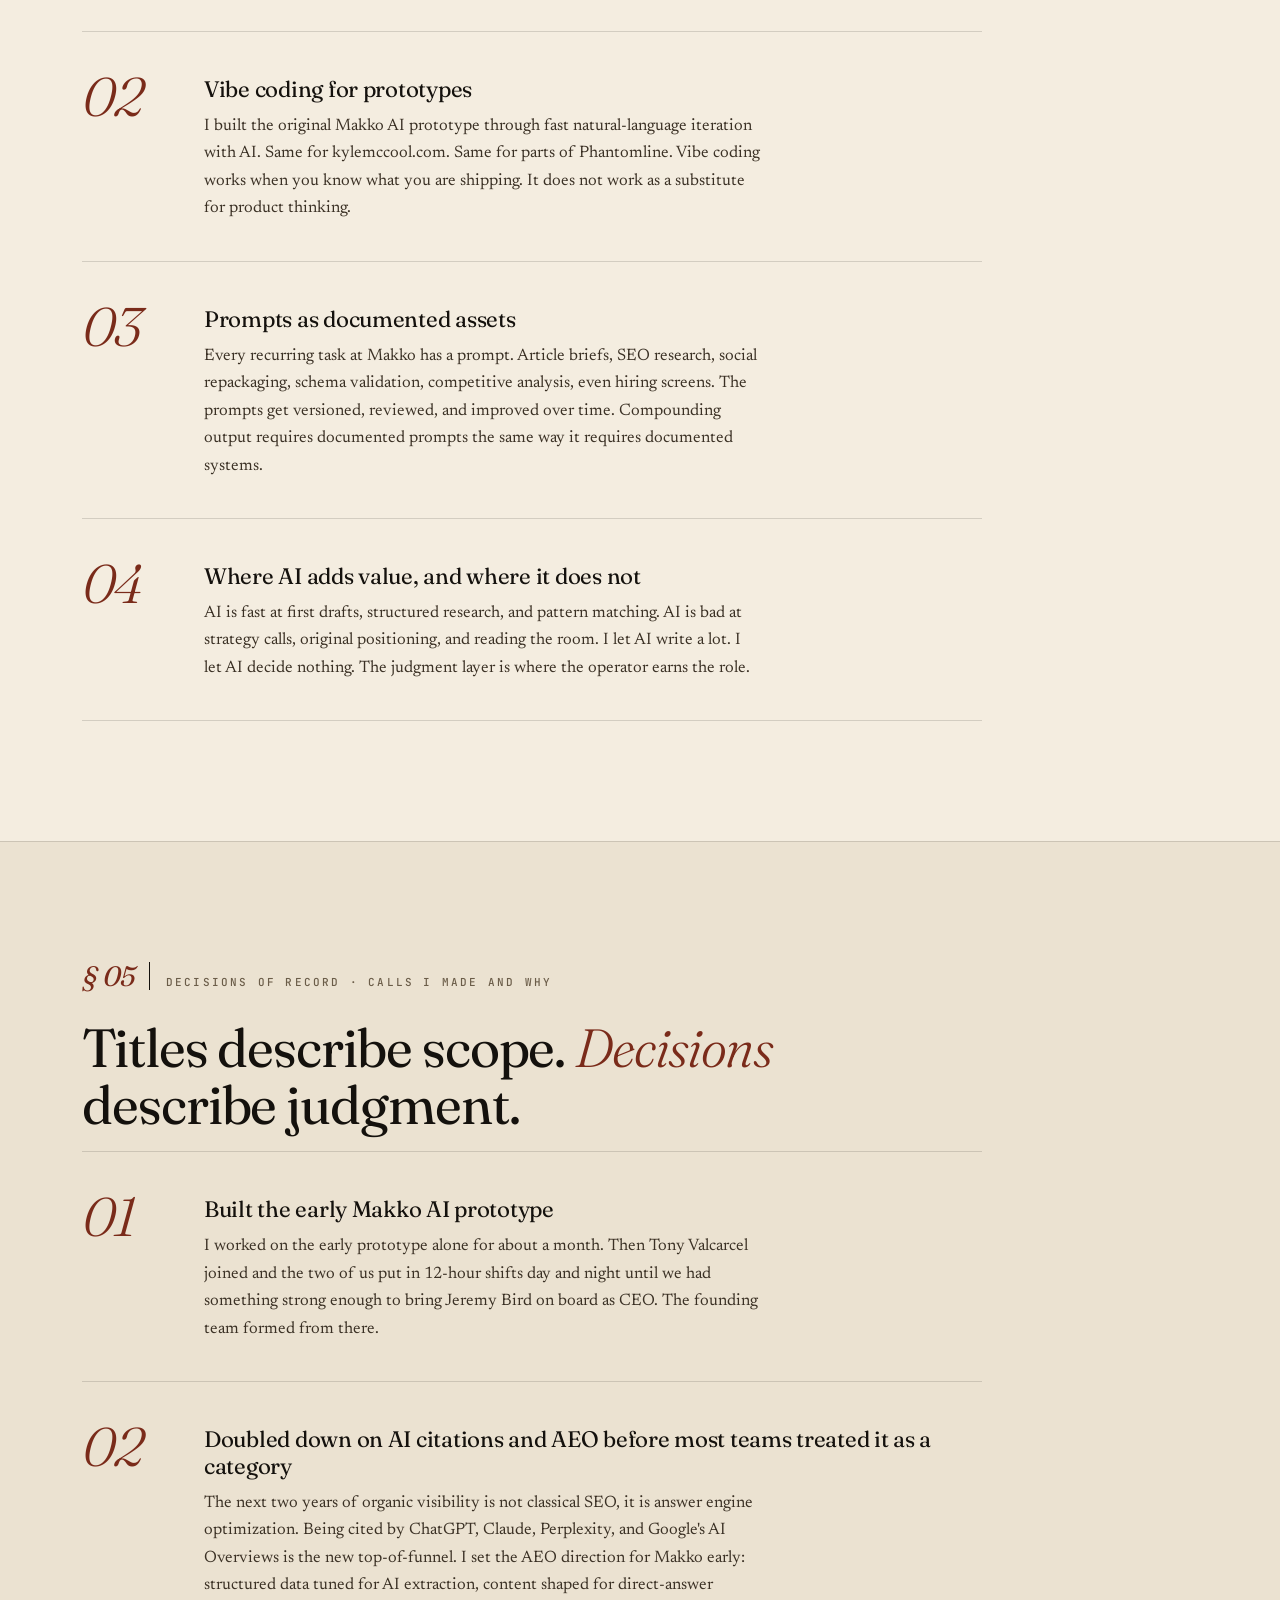
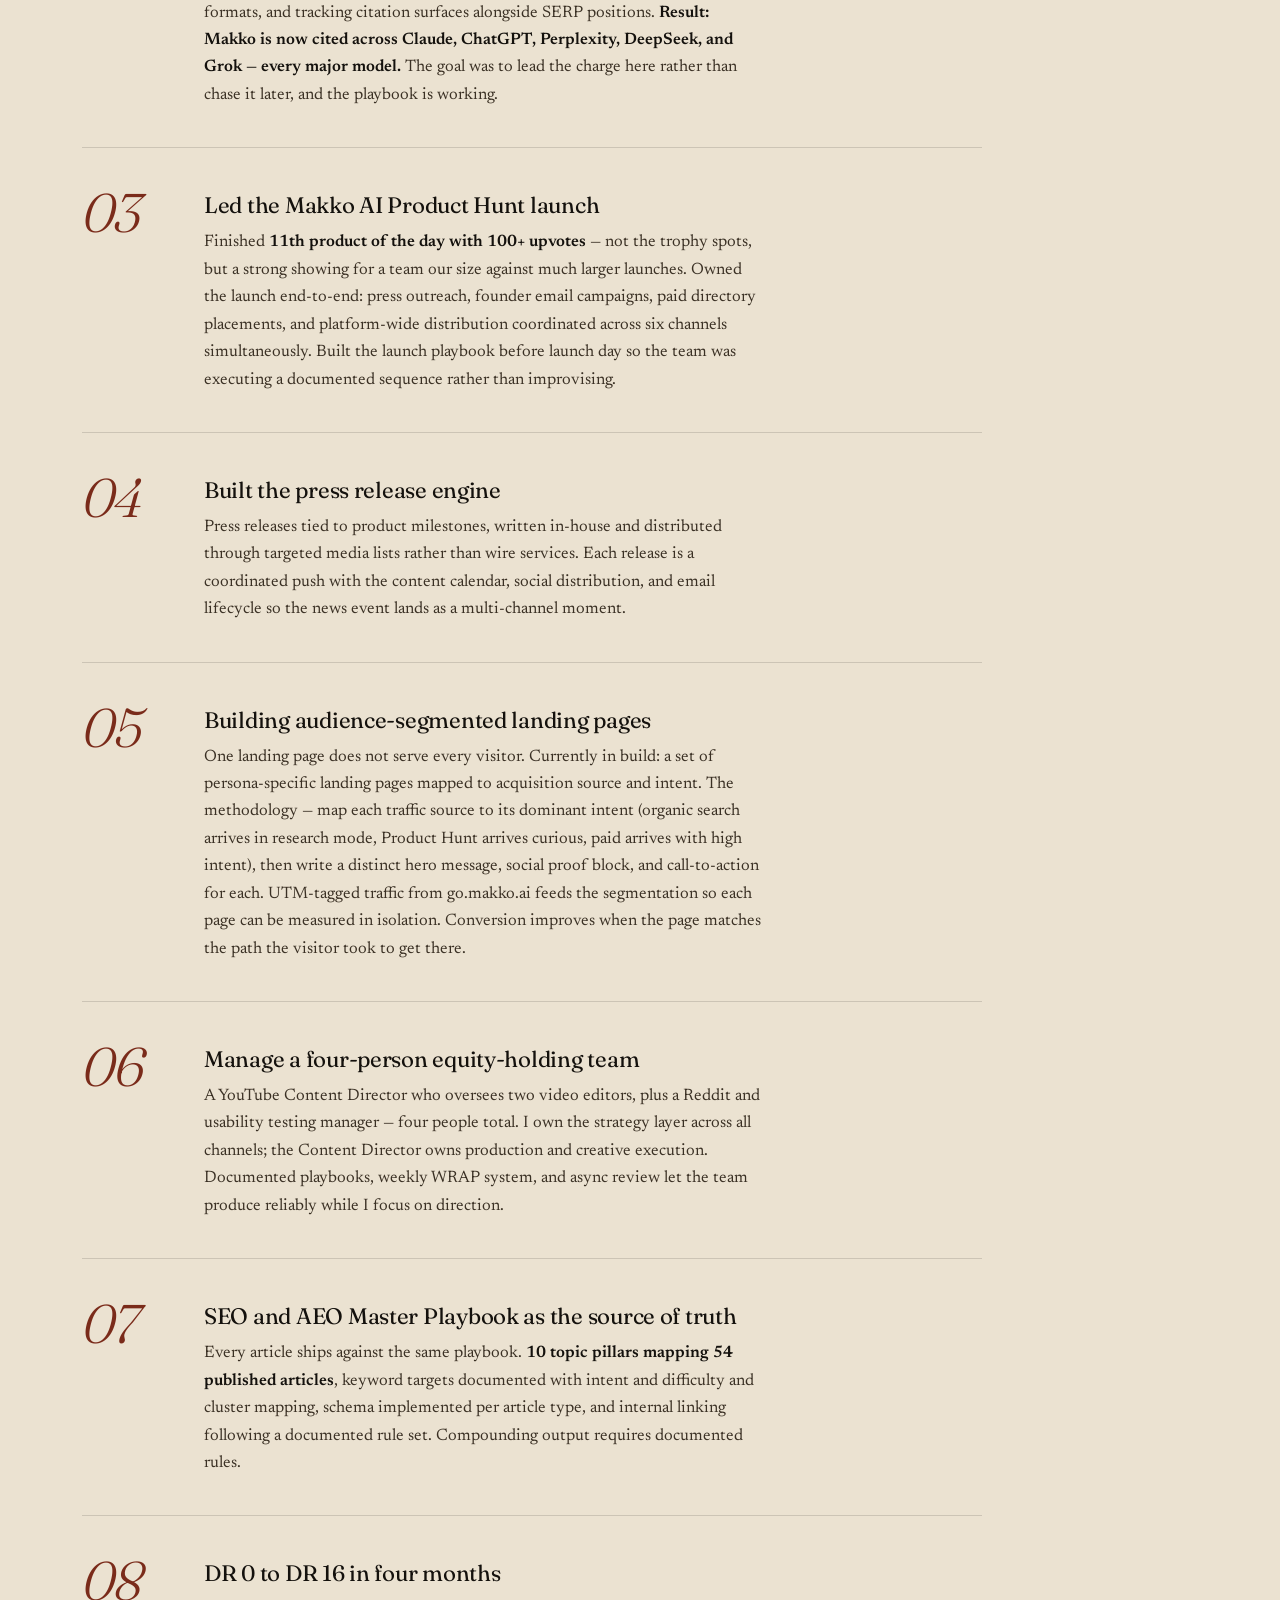
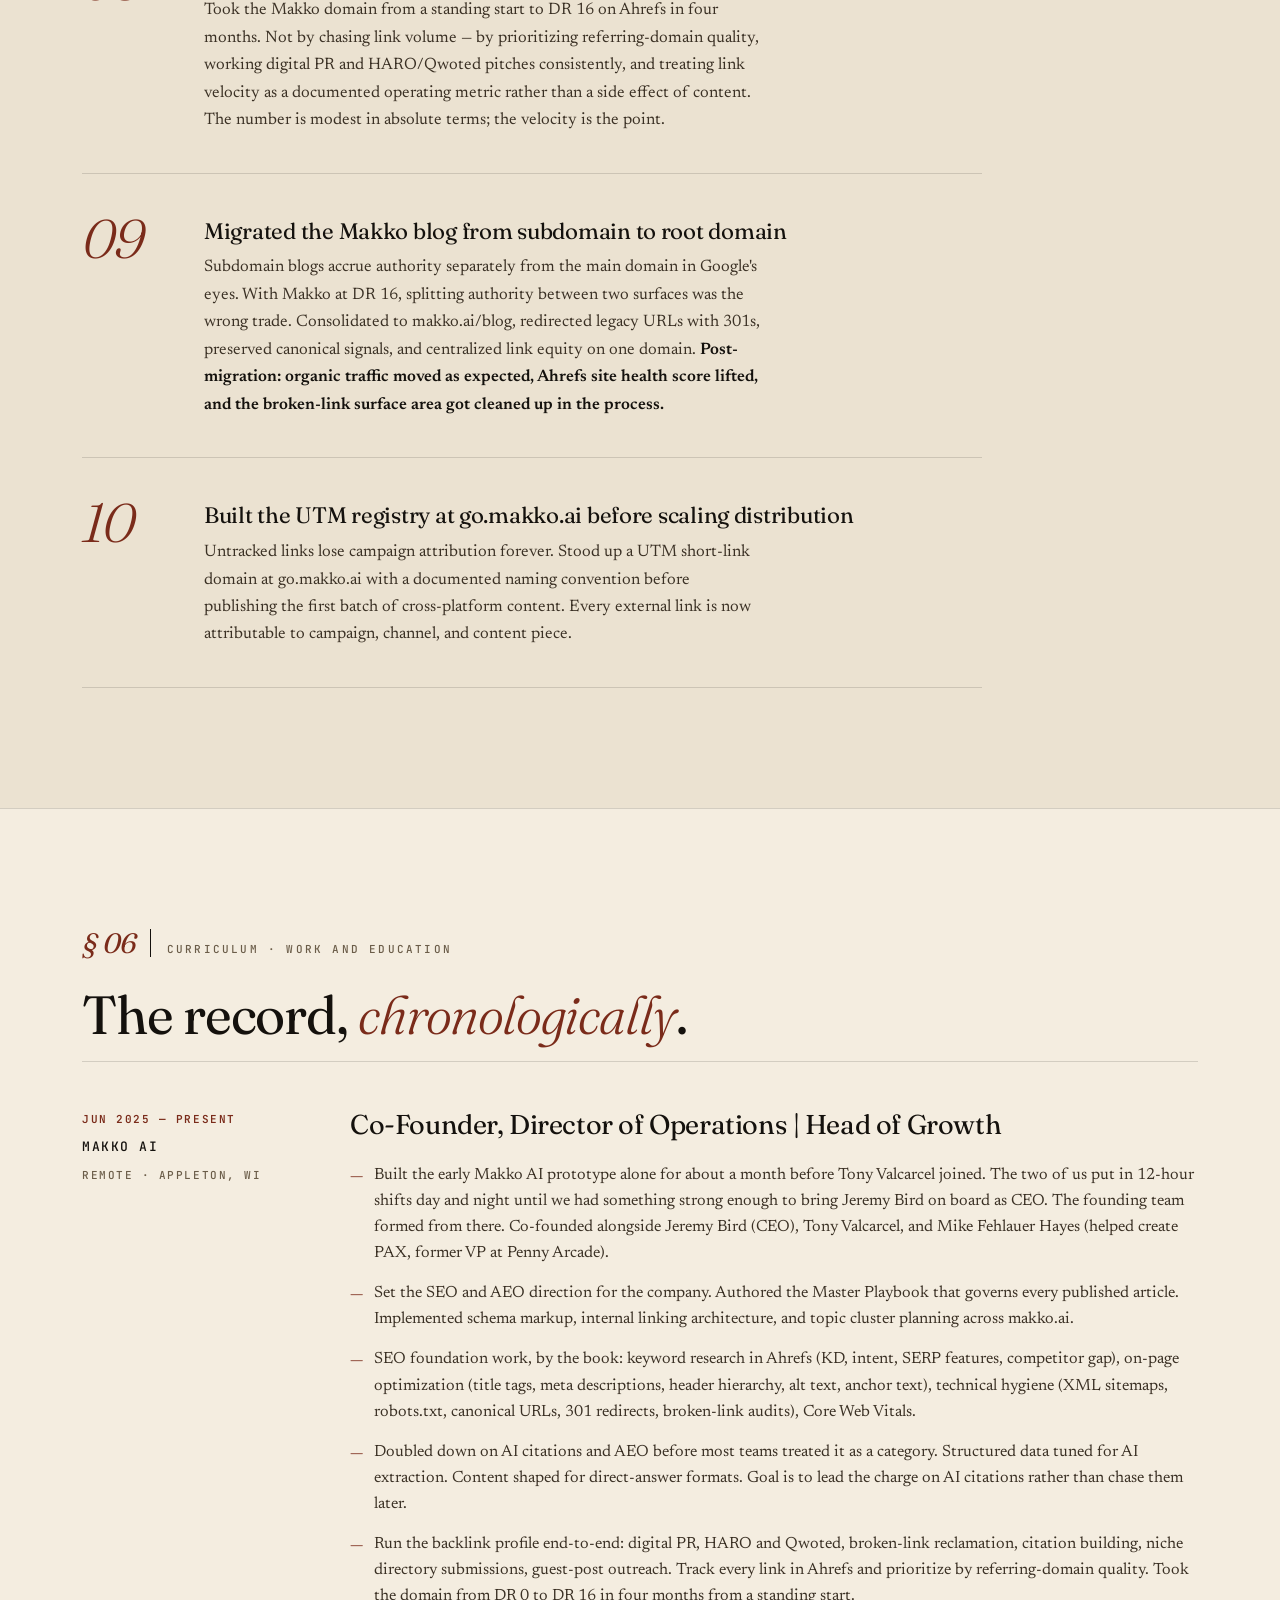
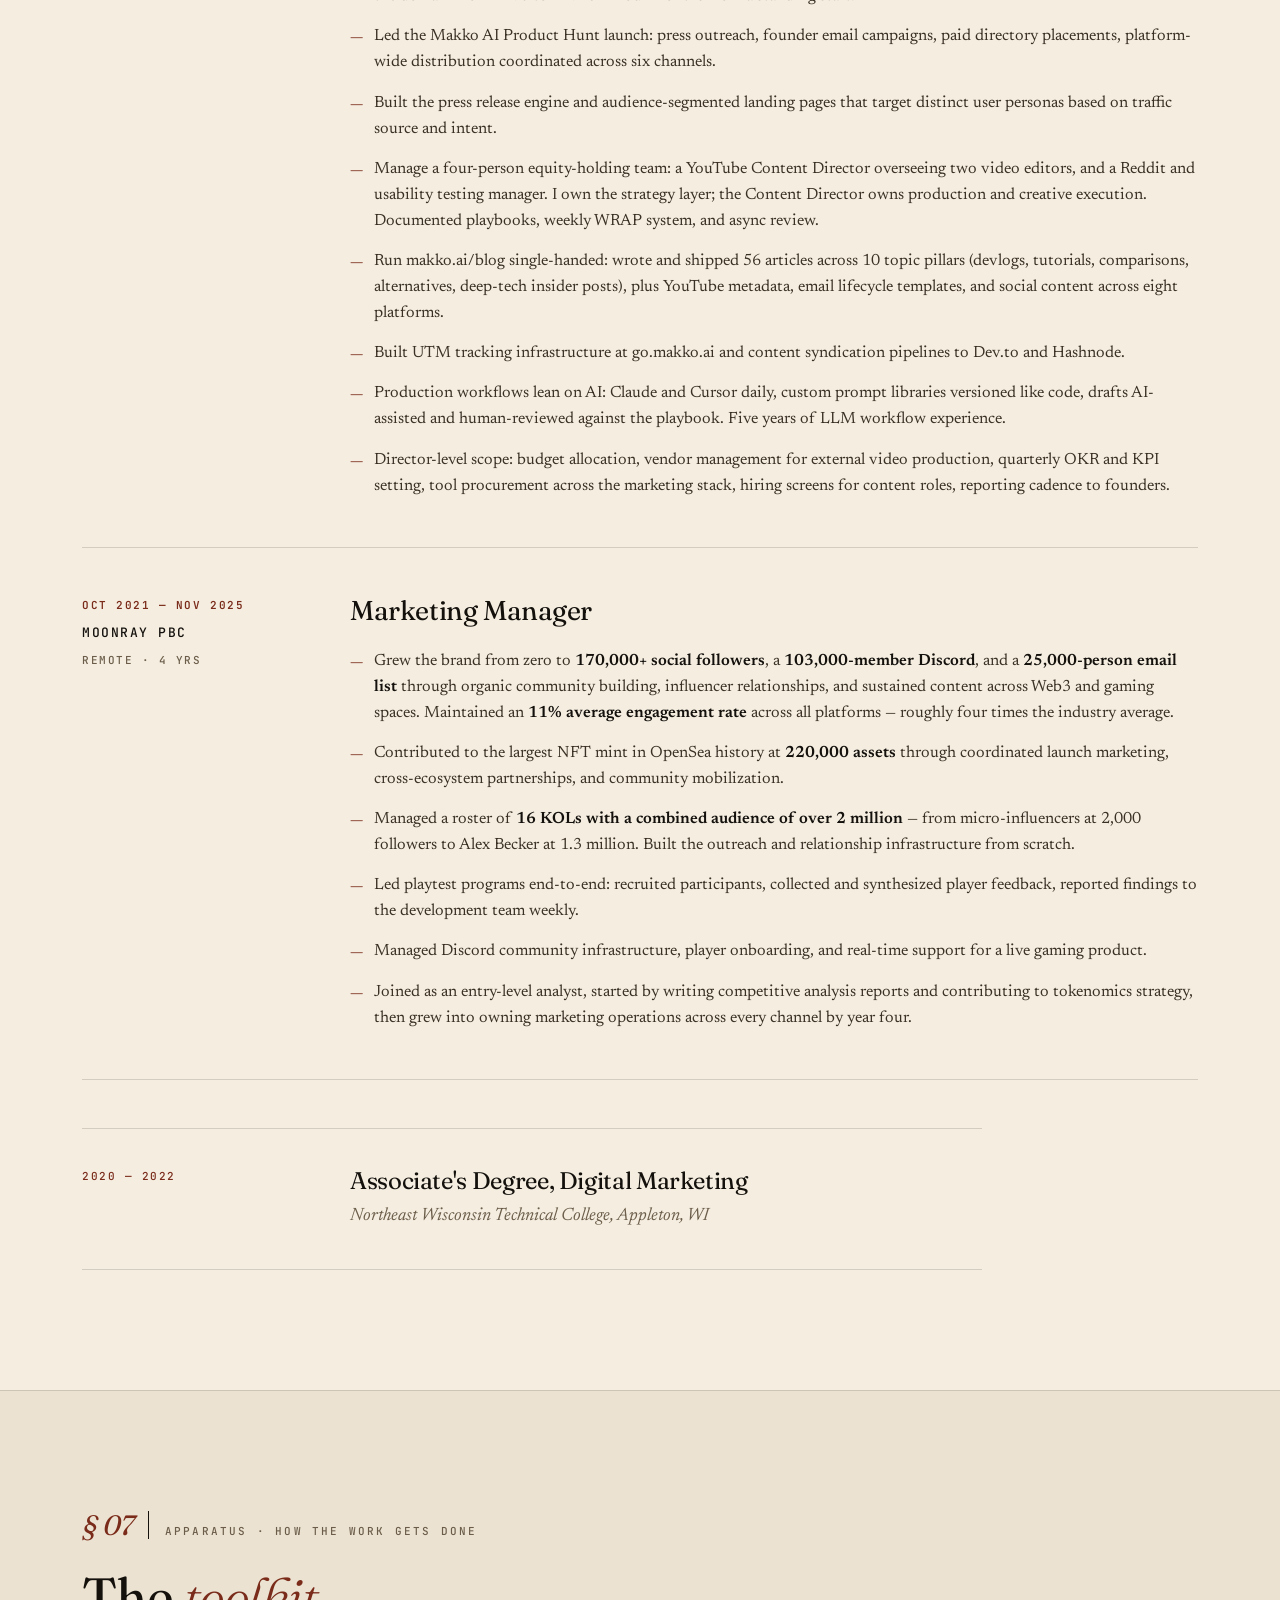
==== commit 143bb7fb: "Add Heardley as fourth company (solo founded) Reddit lead generation SaaS at heardley.com. Updated m" ====
--- a/index.html
+++ b/index.html
@@ -3,7 +3,7 @@
 <head>
 <meta charset="utf-8" />
 <title>Kyle McCool, Co-Founder and Director of Operations | Head of Growth at Makko AI</title>
-<meta name="description" content="Kyle McCool is Co-Founder and Director of Operations | Head of Growth at Makko AI, an AI-powered 2D game studio SaaS. Technical SEO and AEO specialist, AI vibe coding expert with five years of LLM production experience. Built the early Makko AI prototype with Tony Valcarcel before the founding team came together. Built most of Phantomline and ProLocalBuilder. Contributed to the 220,000-asset NFT mint at Moonray PBC, the largest in OpenSea history. Based in Appleton, Wisconsin." />
+<meta name="description" content="Kyle McCool is Co-Founder and Director of Operations | Head of Growth at Makko AI, an AI-powered 2D game studio SaaS. Technical SEO and AEO specialist, AI vibe coding expert with five years of LLM production experience. Built the early Makko AI prototype with Tony Valcarcel before the founding team came together. Built most of Phantomline and ProLocalBuilder. Solo founder of Heardley, a Reddit lead generation and monitoring tool for founders and marketers. Contributed to the 220,000-asset NFT mint at Moonray PBC, the largest in OpenSea history. Based in Appleton, Wisconsin." />
 <meta name="viewport" content="width=device-width, initial-scale=1, viewport-fit=cover" />
 <meta name="theme-color" content="#F4EDE0" />
 <meta name="robots" content="index, follow, max-image-preview:large" />
@@ -18,7 +18,7 @@
 
 <meta property="og:type" content="profile" />
 <meta property="og:title" content="Kyle McCool, Co-Founder and Director of Operations | Head of Growth at Makko AI" />
-<meta property="og:description" content="Co-Founder at Makko AI, an AI 2D game studio SaaS. SEO and content lead. Also co-founded Phantomline and ProLocalBuilder. Based in Appleton, WI." />
+<meta property="og:description" content="Co-Founder at Makko AI, an AI 2D game studio SaaS. SEO and content lead. Also co-founded Phantomline and ProLocalBuilder, and solo-founded Heardley (Reddit lead-gen). Based in Appleton, WI." />
 <meta property="og:url" content="https://kylemccool.com/" />
 <meta property="og:image" content="https://kylemccool.com/og-image.jpg" />
 <meta property="og:image:width" content="1200" />
@@ -32,7 +32,7 @@
 <meta name="twitter:image" content="https://kylemccool.com/og-image.jpg" />
 <meta name="twitter:image:alt" content="Kyle McCool, Co-Founder and Director of Operations | Head of Growth at Makko AI" />
 <meta name="twitter:title" content="Kyle McCool, Co-Founder at Makko AI" />
-<meta name="twitter:description" content="Co-Founder & Director of Operations | Head of Growth at Makko AI. SEO, content, and marketing operations. Also Phantomline + ProLocalBuilder. Appleton, WI." />
+<meta name="twitter:description" content="Co-Founder & Director of Operations | Head of Growth at Makko AI. SEO, content, and marketing operations. Also Phantomline, ProLocalBuilder, and Heardley. Appleton, WI." />
 
 <link rel="stylesheet" href="styles.css" />
 
@@ -47,7 +47,7 @@
   "familyName": "McCool",
   "alternateName": ["Kyle Anson McCool", "Kyle A. McCool", "DaCulturedSwine"],
   "jobTitle": "Co-Founder, Director of Operations | Head of Growth",
-  "description": "Co-Founder and Director of Operations | Head of Growth at Makko AI, an AI-powered 2D game studio SaaS. Owns SEO, content strategy, marketing operations, and brand positioning. Co-founder of Phantomline (local-first AI video studio) and ProLocalBuilder (flat-fee local websites). Former marketing lead at Moonray PBC. Based in Appleton, Wisconsin.",
+  "description": "Co-Founder and Director of Operations | Head of Growth at Makko AI, an AI-powered 2D game studio SaaS. Owns SEO, content strategy, marketing operations, and brand positioning. Co-founder of Phantomline (local-first AI video studio) and ProLocalBuilder (flat-fee local websites). Solo founder of Heardley (Reddit lead generation and monitoring tool for founders and marketers). Former marketing lead at Moonray PBC. Based in Appleton, Wisconsin.",
   "url": "https://kylemccool.com/",
   "image": "https://kylemccool.com/headshot.jpg",
   "email": "kyle@makko.ai",
@@ -67,6 +67,24 @@
       "name": "Makko AI",
       "url": "https://makko.ai",
       "description": "AI-powered 2D game studio SaaS"
+    },
+    {
+      "@type": "Organization",
+      "name": "Heardley",
+      "url": "https://heardley.com",
+      "description": "Reddit lead generation and monitoring tool for founders and marketers"
+    },
+    {
+      "@type": "Organization",
+      "name": "Phantomline",
+      "url": "https://phantomline.xyz",
+      "description": "Local-first AI video studio for faceless YouTube creators"
+    },
+    {
+      "@type": "Organization",
+      "name": "ProLocalBuilder",
+      "url": "https://prolocalbuilder.com",
+      "description": "Flat-fee web design platform for local service businesses"
     }
   ],
   "alumniOf": [
@@ -154,6 +172,7 @@
     "https://phantomline.xyz/kyle-mccool",
     "https://kyle-mccool.github.io/",
     "https://makko.ai",
+    "https://heardley.com",
     "https://www.linkedin.com/in/kyle-m-34a550225/",
     "https://github.com/Kyle-McCool",
     "https://twitter.com/daculturedswine",
@@ -190,7 +209,7 @@
       "name": "Who is Kyle McCool?",
       "acceptedAnswer": {
         "@type": "Answer",
-        "text": "Kyle McCool is a founder-operator based in Appleton, Wisconsin. He is Co-Founder and Director of Operations | Head of Growth at Makko AI, an AI-powered 2D game studio SaaS. He also co-founded Phantomline (local-first AI video studio) and ProLocalBuilder (flat-fee local websites) with Cesar Martinez and Zac Dillard. Previously Marketing Manager at Moonray PBC, where he contributed to the largest NFT mint in OpenSea history at 220,000 assets."
+        "text": "Kyle McCool is a founder-operator based in Appleton, Wisconsin. He is Co-Founder and Director of Operations | Head of Growth at Makko AI, an AI-powered 2D game studio SaaS. He also co-founded Phantomline (local-first AI video studio) and ProLocalBuilder (flat-fee local websites) with Cesar Martinez and Zac Dillard, and is the solo founder of Heardley, a Reddit lead generation and monitoring tool for founders and marketers. Previously Marketing Manager at Moonray PBC, where he contributed to the largest NFT mint in OpenSea history at 220,000 assets."
       }
     },
     {
@@ -198,7 +217,7 @@
       "name": "What does Kyle McCool do for work?",
       "acceptedAnswer": {
         "@type": "Answer",
-        "text": "Kyle McCool is Co-Founder and Director of Operations | Head of Growth at Makko AI. His scope spans technical SEO, AEO (Answer Engine Optimization), AI workflows, content strategy, backlink and authority building, marketing operations, brand positioning, and director-level operations including budget allocation, vendor management, OKR setting, and direct management of two marketers. He also writes most of the code for his other two companies, Phantomline and ProLocalBuilder."
+        "text": "Kyle McCool is Co-Founder and Director of Operations | Head of Growth at Makko AI. His scope spans technical SEO, AEO (Answer Engine Optimization), AI workflows, content strategy, backlink and authority building, marketing operations, brand positioning, and director-level operations including budget allocation, vendor management, OKR setting, and direct management of two marketers. He also writes most of the code for his other companies — Phantomline, ProLocalBuilder, and Heardley (which he solo-built end to end)."
       }
     },
     {
@@ -211,10 +230,10 @@
     },
     {
       "@type": "Question",
-      "name": "What companies has Kyle McCool co-founded?",
+      "name": "What companies has Kyle McCool founded?",
       "acceptedAnswer": {
         "@type": "Answer",
-        "text": "Kyle McCool has co-founded three companies: Makko AI (an AI-powered 2D game studio SaaS, with Jeremy Bird, Tony Valcarcel, and Mike Fehlauer Hayes), Phantomline (a local-first AI video studio, with Cesar Martinez and Zac Dillard), and ProLocalBuilder (a flat-fee web design platform for local service businesses, with Cesar Martinez and Zac Dillard)."
+        "text": "Kyle McCool has founded four companies: Makko AI (an AI-powered 2D game studio SaaS, co-founded with Jeremy Bird, Tony Valcarcel, and Mike Fehlauer Hayes), Phantomline (a local-first AI video studio, co-founded with Cesar Martinez and Zac Dillard), ProLocalBuilder (a flat-fee web design platform for local service businesses, co-founded with Cesar Martinez and Zac Dillard), and Heardley (a Reddit lead generation and monitoring tool for founders and marketers, which Kyle solo-founded and built)."
       }
     },
     {
@@ -364,7 +383,7 @@
 
 <section id="dispatches" class="section section-alt reveal">
   <div class="container">
-    <div class="section-label">Dispatches · Three companies, co-founded</div>
+    <div class="section-label">Dispatches · Four companies, founded and co-founded</div>
     <h2>The active <em>portfolio</em>.</h2>
 
     <div class="dispatch-grid">
@@ -413,6 +432,22 @@
             <span>Web Design</span><span>Local SEO</span><span>Fox Valley WI</span><span>Built it</span>
           </div>
           <div class="dispatch-link">prolocalbuilder.com</div>
+        </div>
+      </a>
+
+      <a class="dispatch" href="https://heardley.com" target="_blank" rel="noopener">
+        <div class="dispatch-meta">
+          <span class="dispatch-meta-role">Solo Founder · Primary Builder</span>
+          <span>2025 — Present</span>
+          <span>Reddit Lead Generation SaaS</span>
+        </div>
+        <div class="dispatch-body">
+          <h3 class="dispatch-title"><em>Heardley</em></h3>
+          <p class="dispatch-desc">Reddit lead generation and monitoring tool for founders and marketers. I built the whole thing alone. Scores threads for buyer intent, drafts replies in the user's voice, and scrubs AI tells before posting. $9/mo or $54 lifetime, bring-your-own-key for free AI. Solo founder of the product, the platform, and the brand.</p>
+          <div class="dispatch-tags">
+            <span>SaaS</span><span>Reddit</span><span>Lead Gen</span><span>Built it</span><span>Solo founded</span>
+          </div>
+          <div class="dispatch-link">heardley.com</div>
         </div>
       </a>
     </div>
@@ -707,19 +742,19 @@
     <div class="qa-list">
       <div class="qa-item">
         <h3>Who is Kyle McCool?</h3>
-        <p>Kyle McCool is a founder-operator based in Appleton, Wisconsin. He is Co-Founder and Director of Operations | Head of Growth at Makko AI, an AI-powered 2D game studio SaaS. He also co-founded Phantomline (local-first AI video studio) and ProLocalBuilder (flat-fee local websites) with Cesar Martinez and Zac Dillard. Previously Marketing Manager at Moonray PBC, where he contributed to the largest NFT mint in OpenSea history at 220,000 assets.</p>
+        <p>Kyle McCool is a founder-operator based in Appleton, Wisconsin. He is Co-Founder and Director of Operations | Head of Growth at Makko AI, an AI-powered 2D game studio SaaS. He also co-founded Phantomline (local-first AI video studio) and ProLocalBuilder (flat-fee local websites) with Cesar Martinez and Zac Dillard, and is the solo founder of Heardley, a Reddit lead generation and monitoring tool for founders and marketers. Previously Marketing Manager at Moonray PBC, where he contributed to the largest NFT mint in OpenSea history at 220,000 assets.</p>
       </div>
       <div class="qa-item">
         <h3>What does Kyle McCool do for work?</h3>
-        <p>Kyle McCool is Co-Founder and Director of Operations | Head of Growth at Makko AI. His scope spans technical SEO, AEO (Answer Engine Optimization), AI workflows, content strategy, backlink and authority building, marketing operations, brand positioning, podcast production, B2B outreach, and director-level operations including budget allocation, vendor management, OKR setting, and management of a four-person growth team. He also writes most of the code for his other two companies, Phantomline and ProLocalBuilder.</p>
+        <p>Kyle McCool is Co-Founder and Director of Operations | Head of Growth at Makko AI. His scope spans technical SEO, AEO (Answer Engine Optimization), AI workflows, content strategy, backlink and authority building, marketing operations, brand positioning, podcast production, B2B outreach, and director-level operations including budget allocation, vendor management, OKR setting, and management of a four-person growth team. He also writes most of the code for his other companies — Phantomline, ProLocalBuilder, and Heardley (which he solo-built end to end).</p>
       </div>
       <div class="qa-item">
         <h3>Where is Kyle McCool based?</h3>
         <p>Kyle McCool is based in Appleton, Wisconsin, in the Fox Valley. He works remote-first across all of his ventures. He also runs the Fox Valley Wisconsin metro for ProLocalBuilder.</p>
       </div>
       <div class="qa-item">
-        <h3>What companies has Kyle McCool co-founded?</h3>
-        <p>Kyle McCool has co-founded three companies: Makko AI (an AI-powered 2D game studio SaaS, with Jeremy Bird, Tony Valcarcel, and Mike Fehlauer Hayes), Phantomline (a local-first AI video studio, with Cesar Martinez and Zac Dillard), and ProLocalBuilder (a flat-fee web design platform for local service businesses, with Cesar Martinez and Zac Dillard).</p>
+        <h3>What companies has Kyle McCool founded?</h3>
+        <p>Kyle McCool has founded four companies: Makko AI (an AI-powered 2D game studio SaaS, co-founded with Jeremy Bird, Tony Valcarcel, and Mike Fehlauer Hayes), Phantomline (a local-first AI video studio, co-founded with Cesar Martinez and Zac Dillard), ProLocalBuilder (a flat-fee web design platform for local service businesses, co-founded with Cesar Martinez and Zac Dillard), and Heardley (a Reddit lead generation and monitoring tool for founders and marketers, which Kyle solo-founded and built).</p>
       </div>
       <div class="qa-item">
         <h3>What is Kyle McCool's experience with AI?</h3>
@@ -776,7 +811,7 @@
   <div class="container footer-inner">
     <div>
       <div class="footer-name">Kyle McCool</div>
-      <div class="footer-meta">Co-Founder, Director of Operations | Head of Growth at Makko AI · Co-founder Phantomline & ProLocalBuilder · Appleton, Wisconsin</div>
+      <div class="footer-meta">Co-Founder, Director of Operations | Head of Growth at Makko AI · Co-founder Phantomline & ProLocalBuilder · Solo founder Heardley · Appleton, Wisconsin</div>
     </div>
     <div class="footer-colophon">
       <strong>Colophon.</strong><br/>
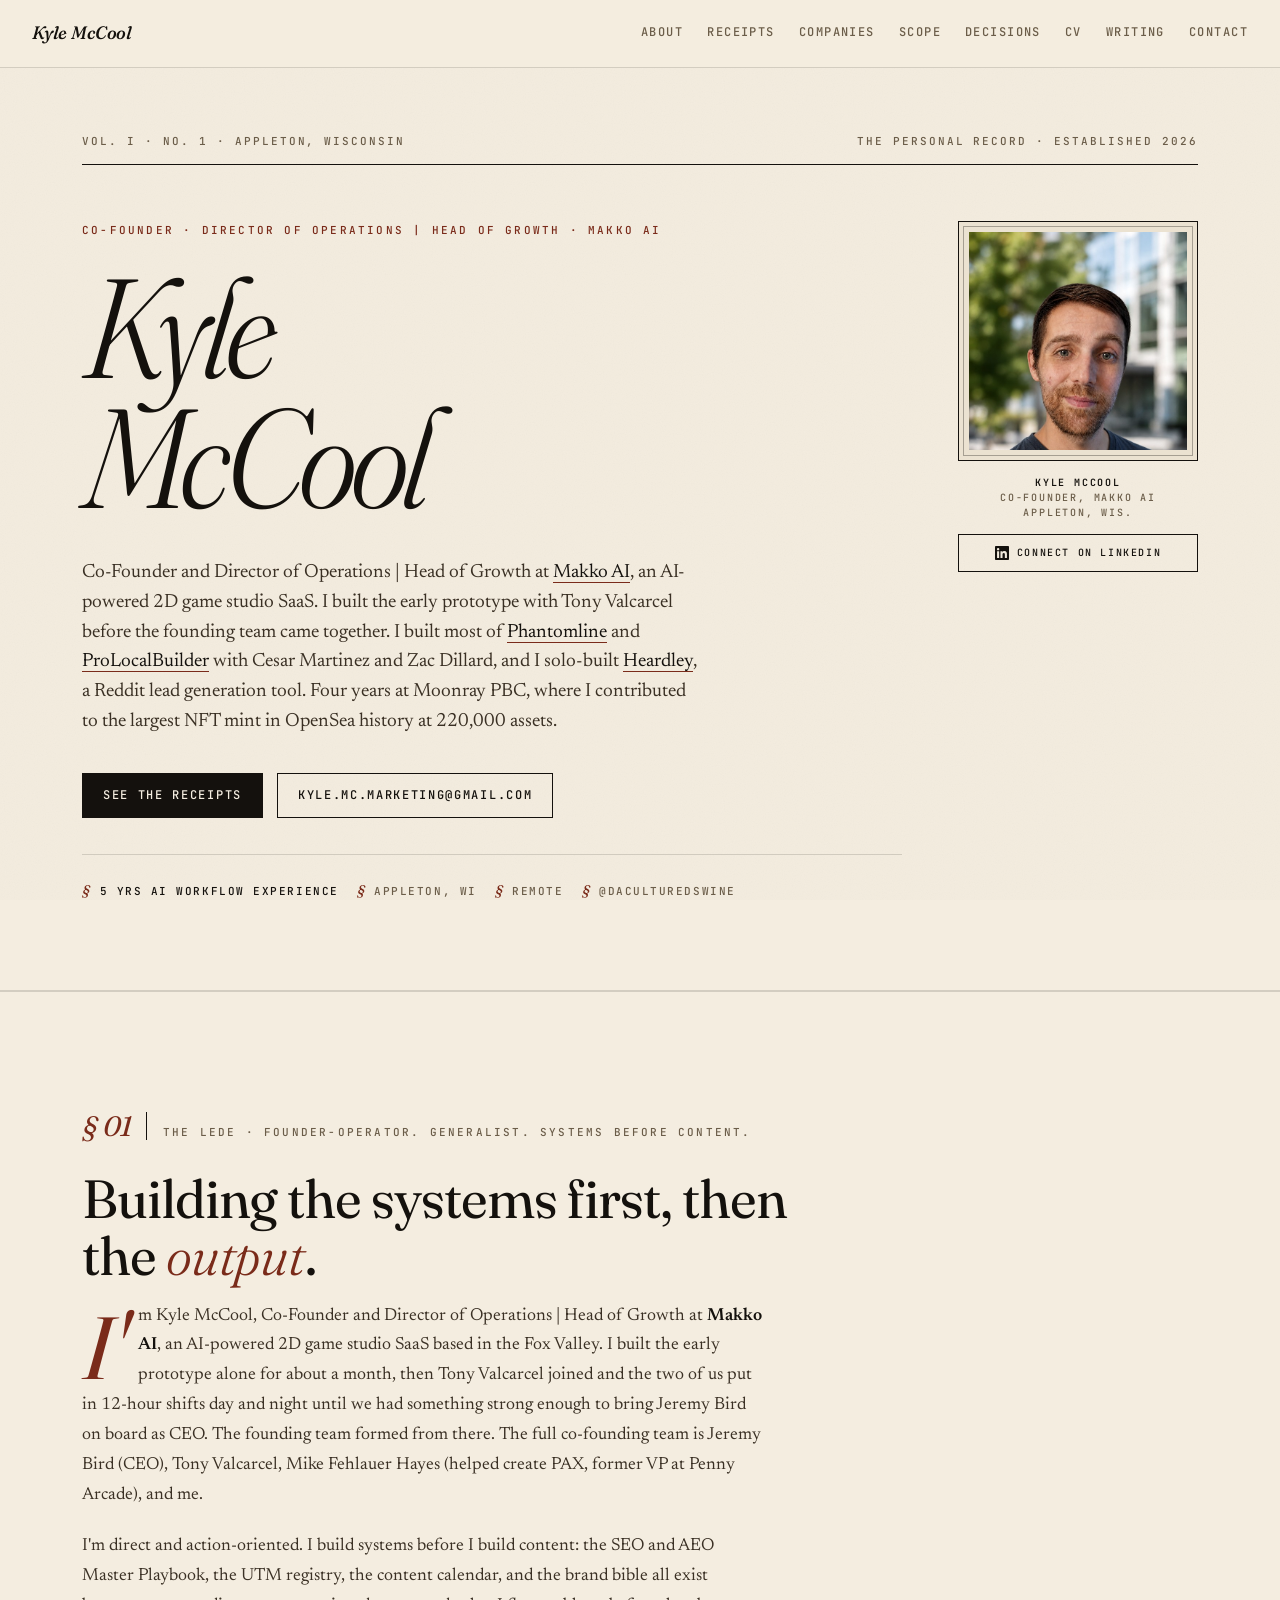
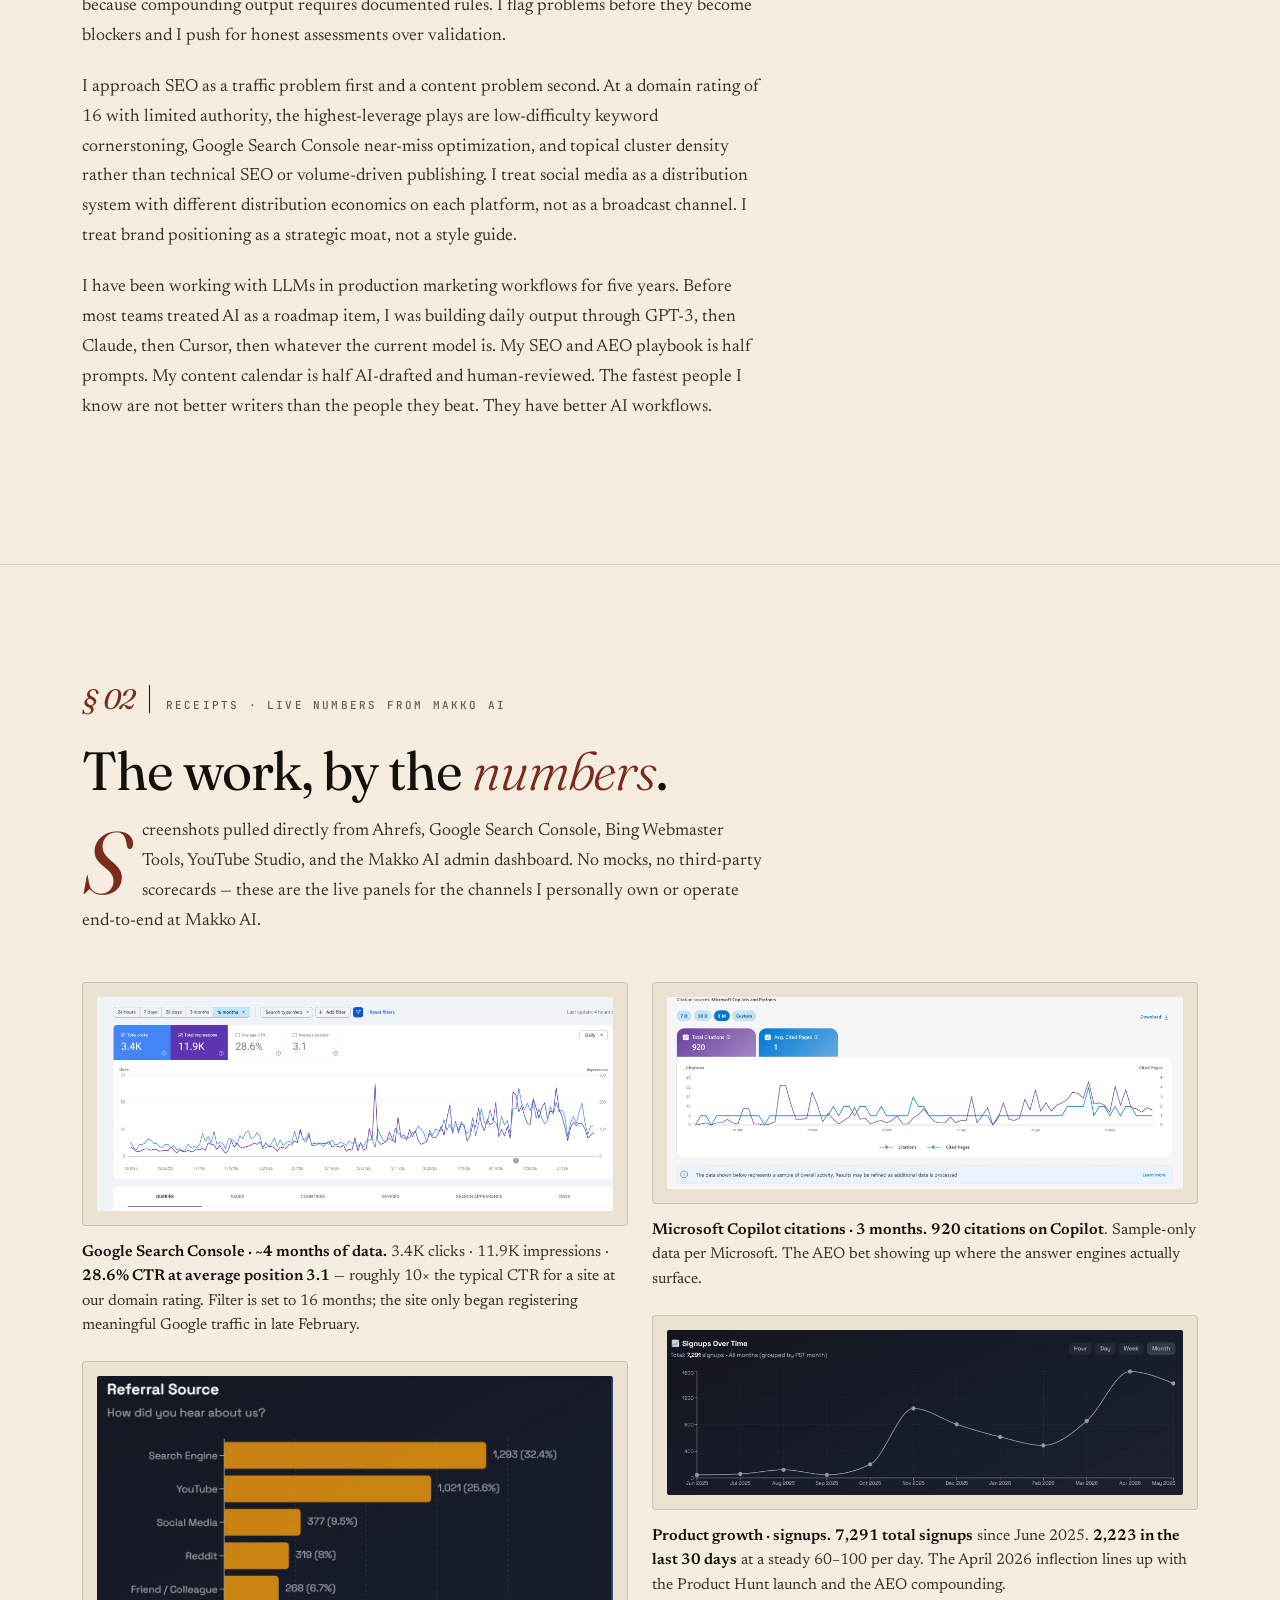
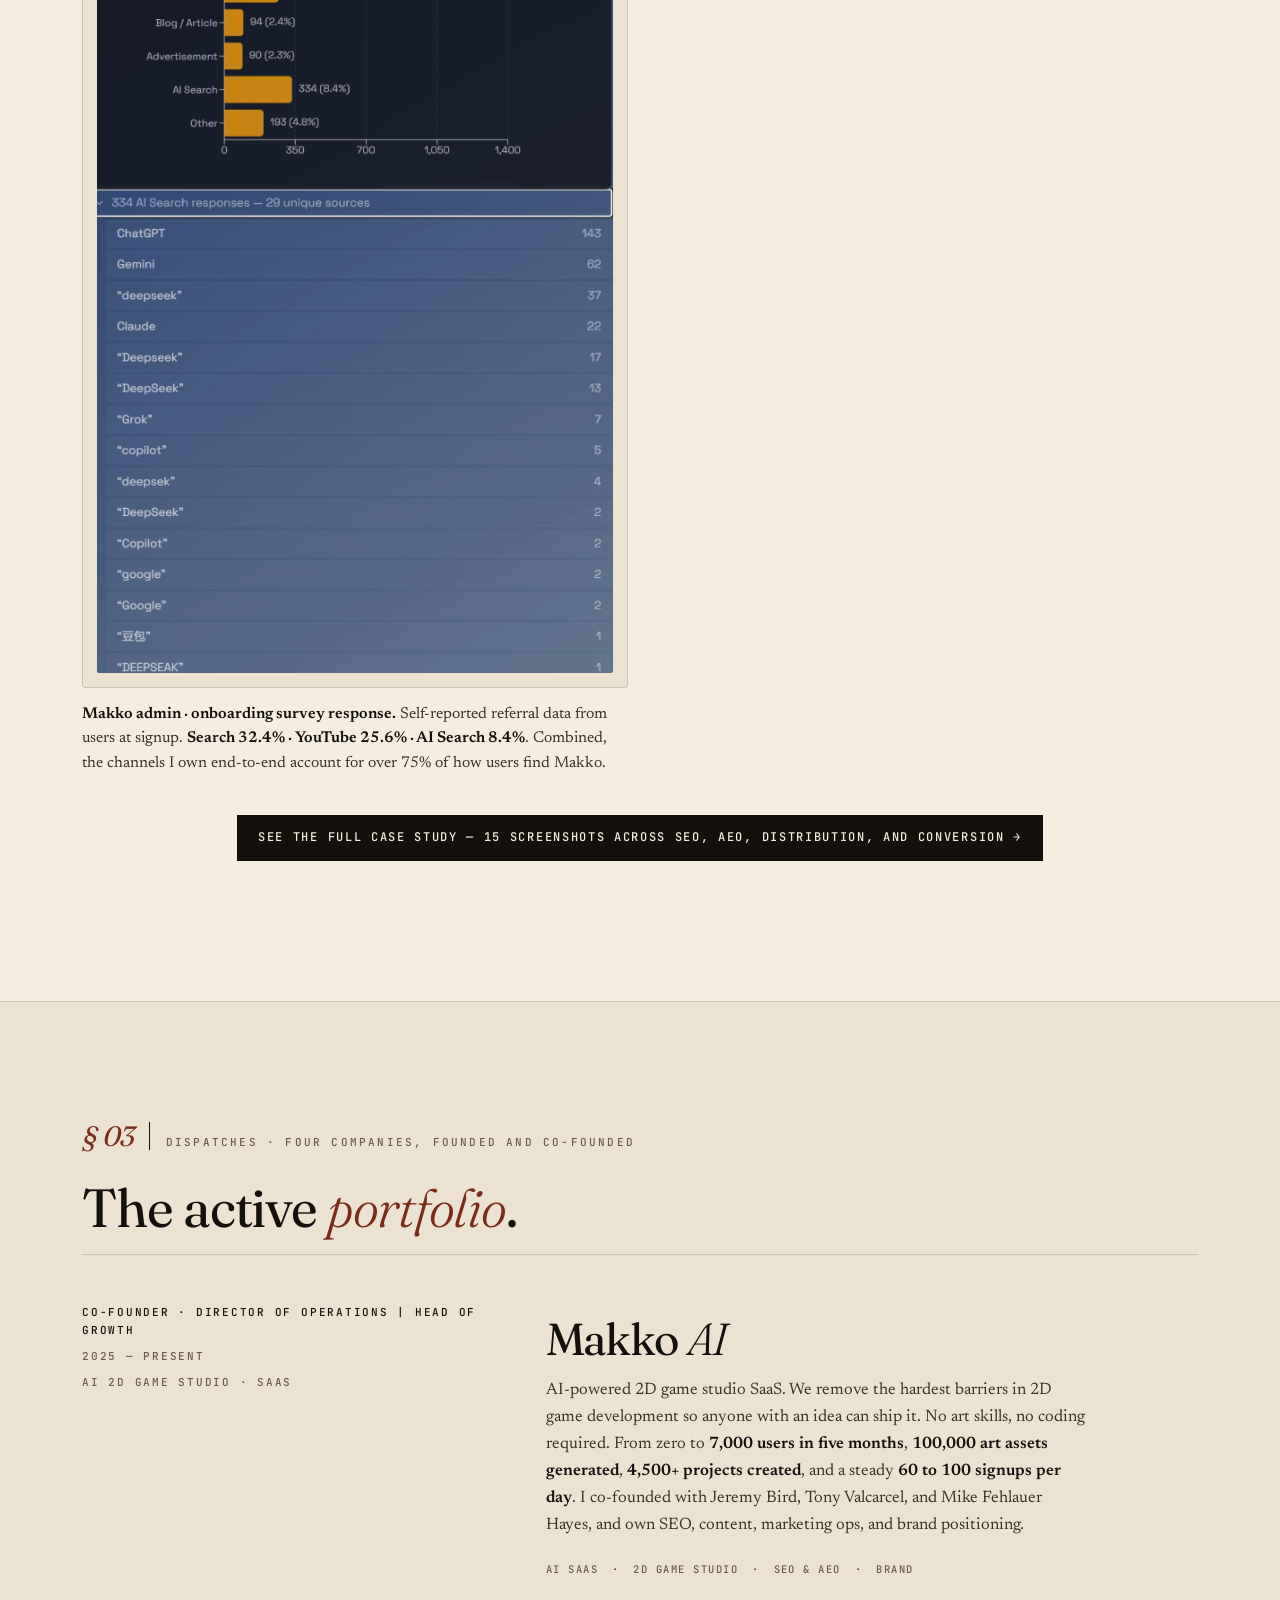
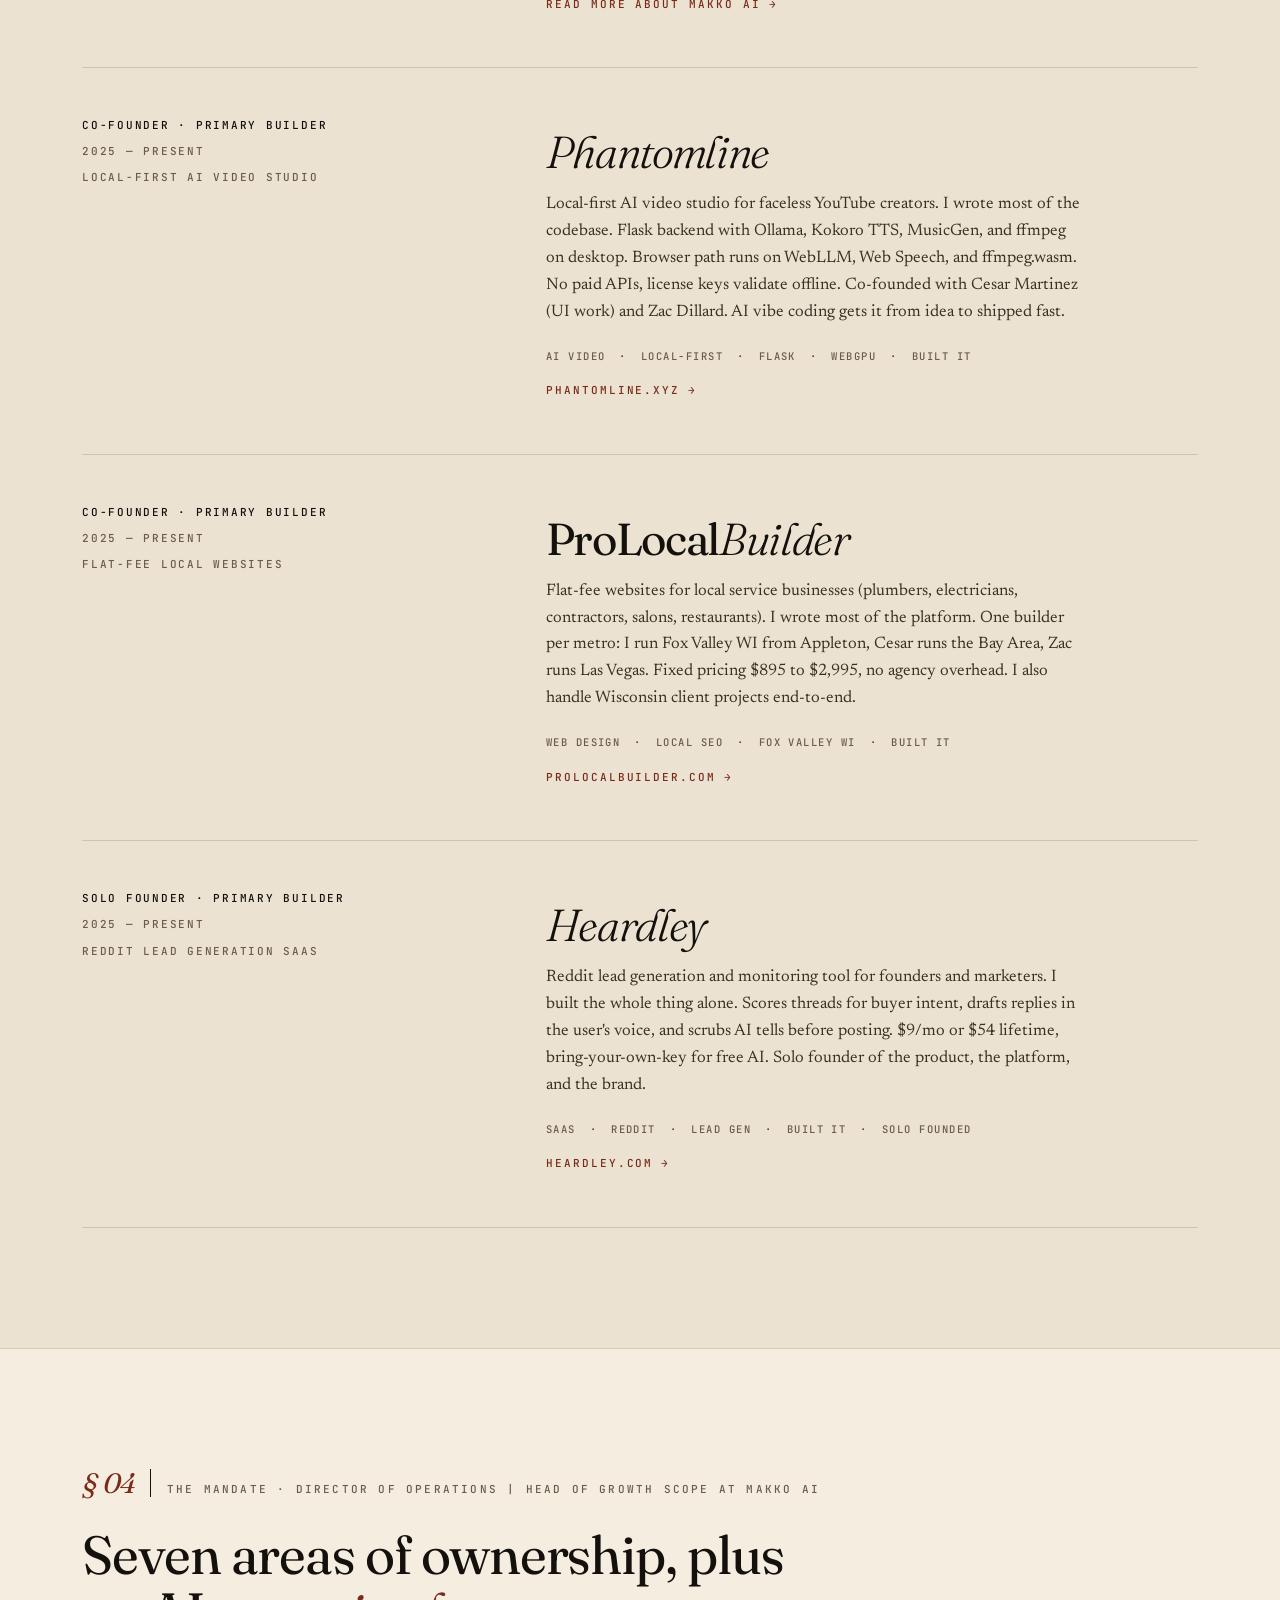
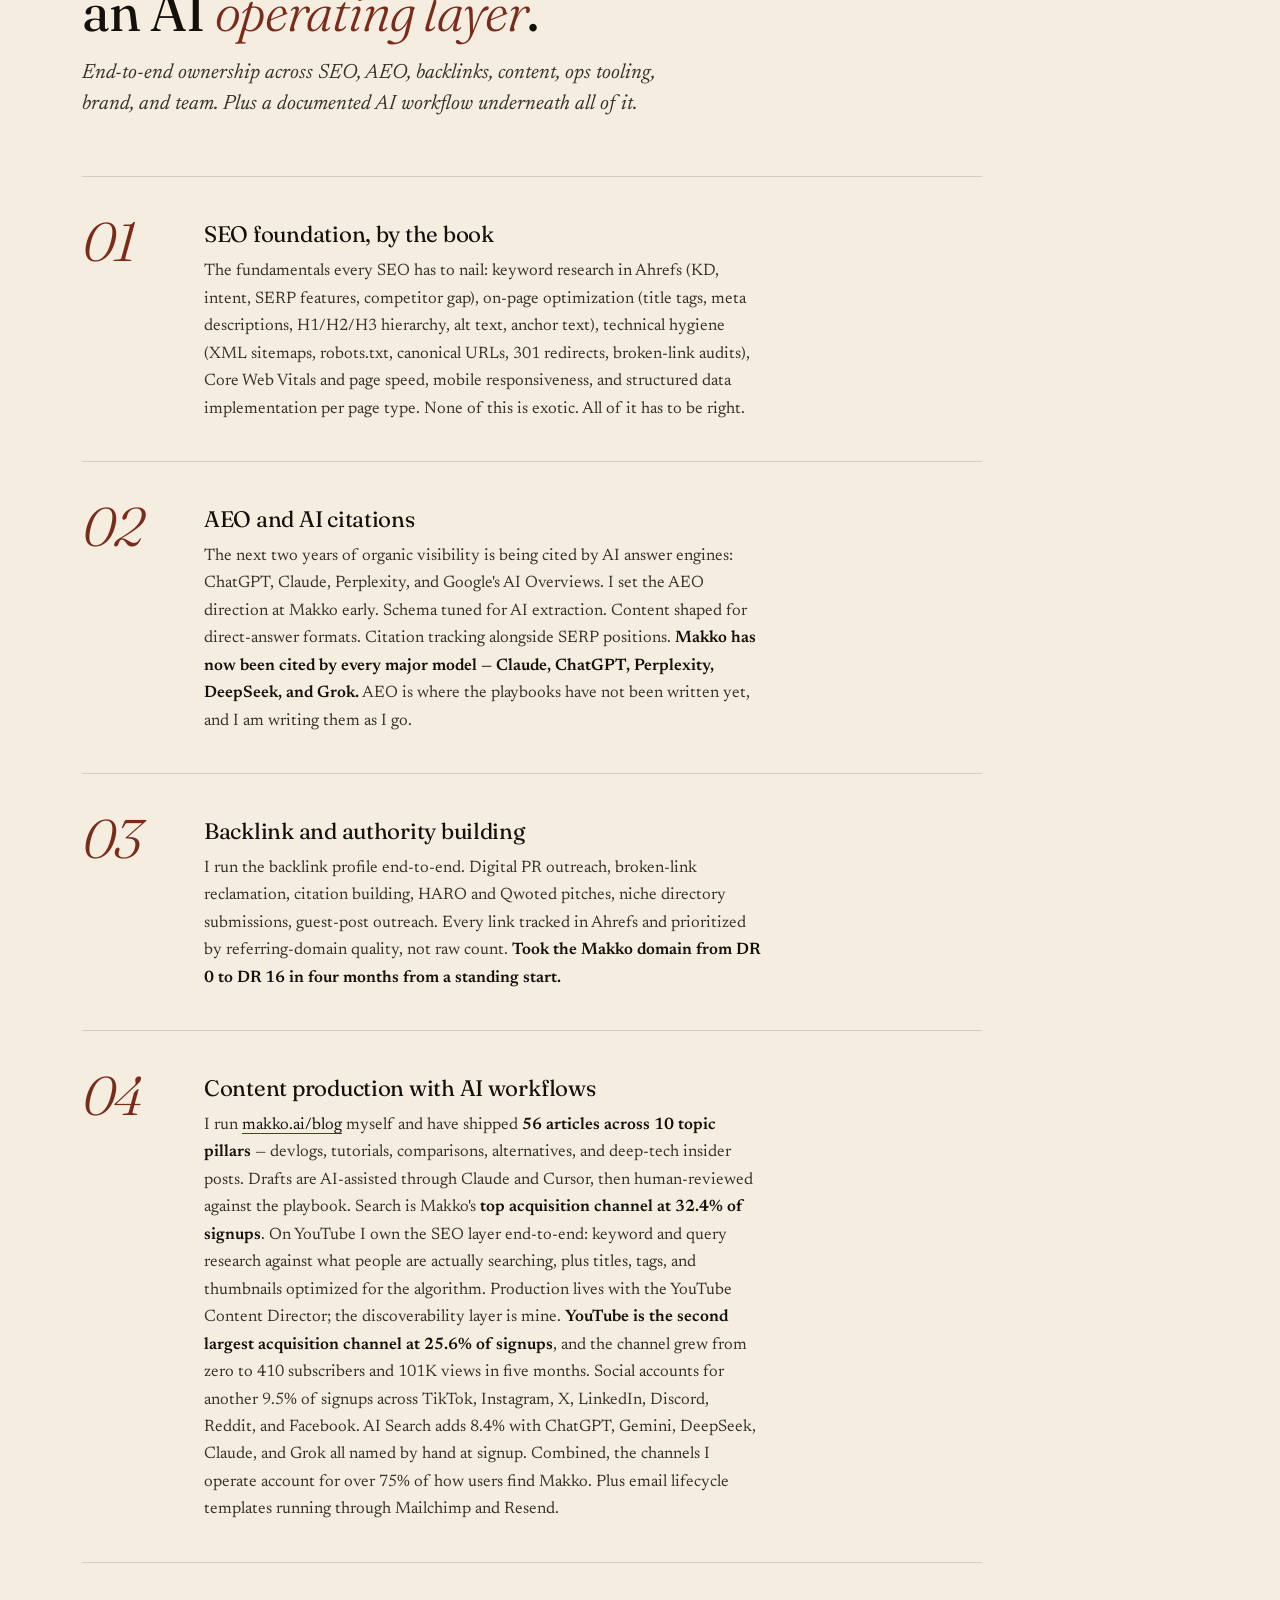
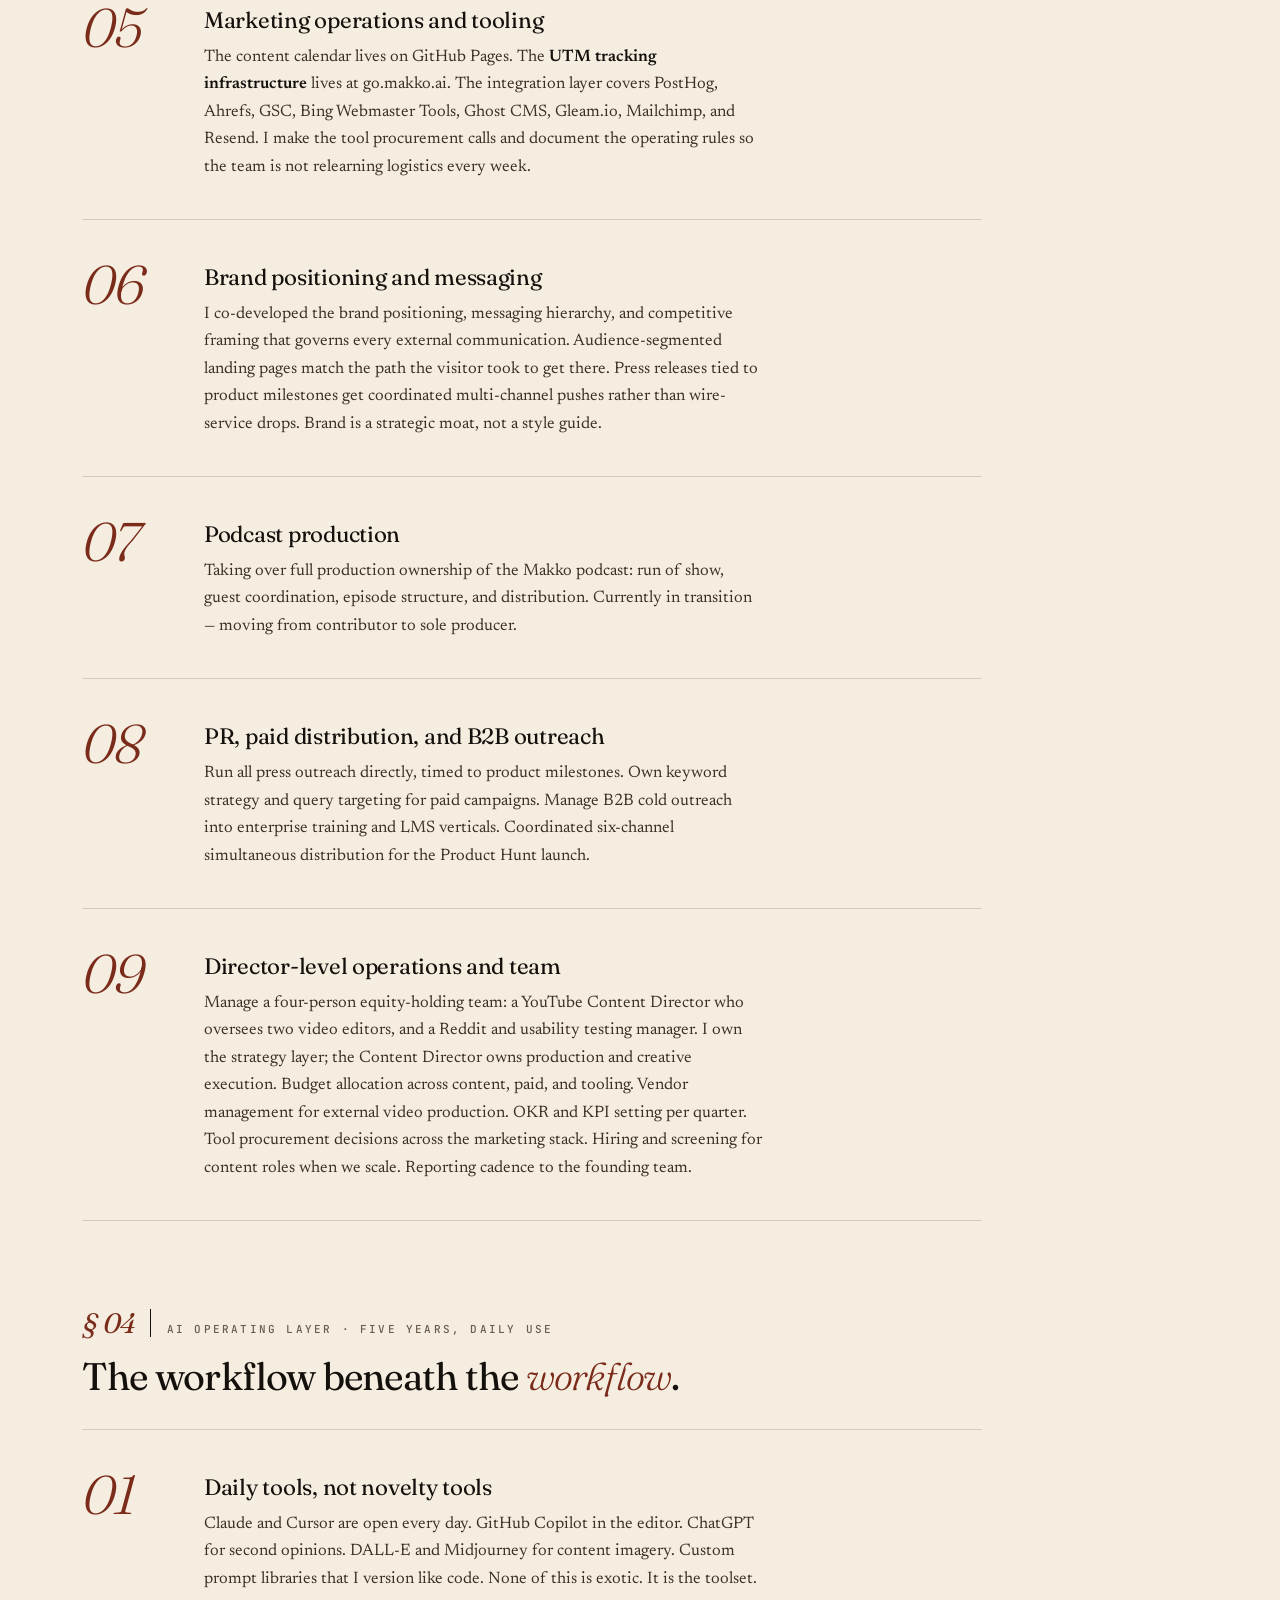
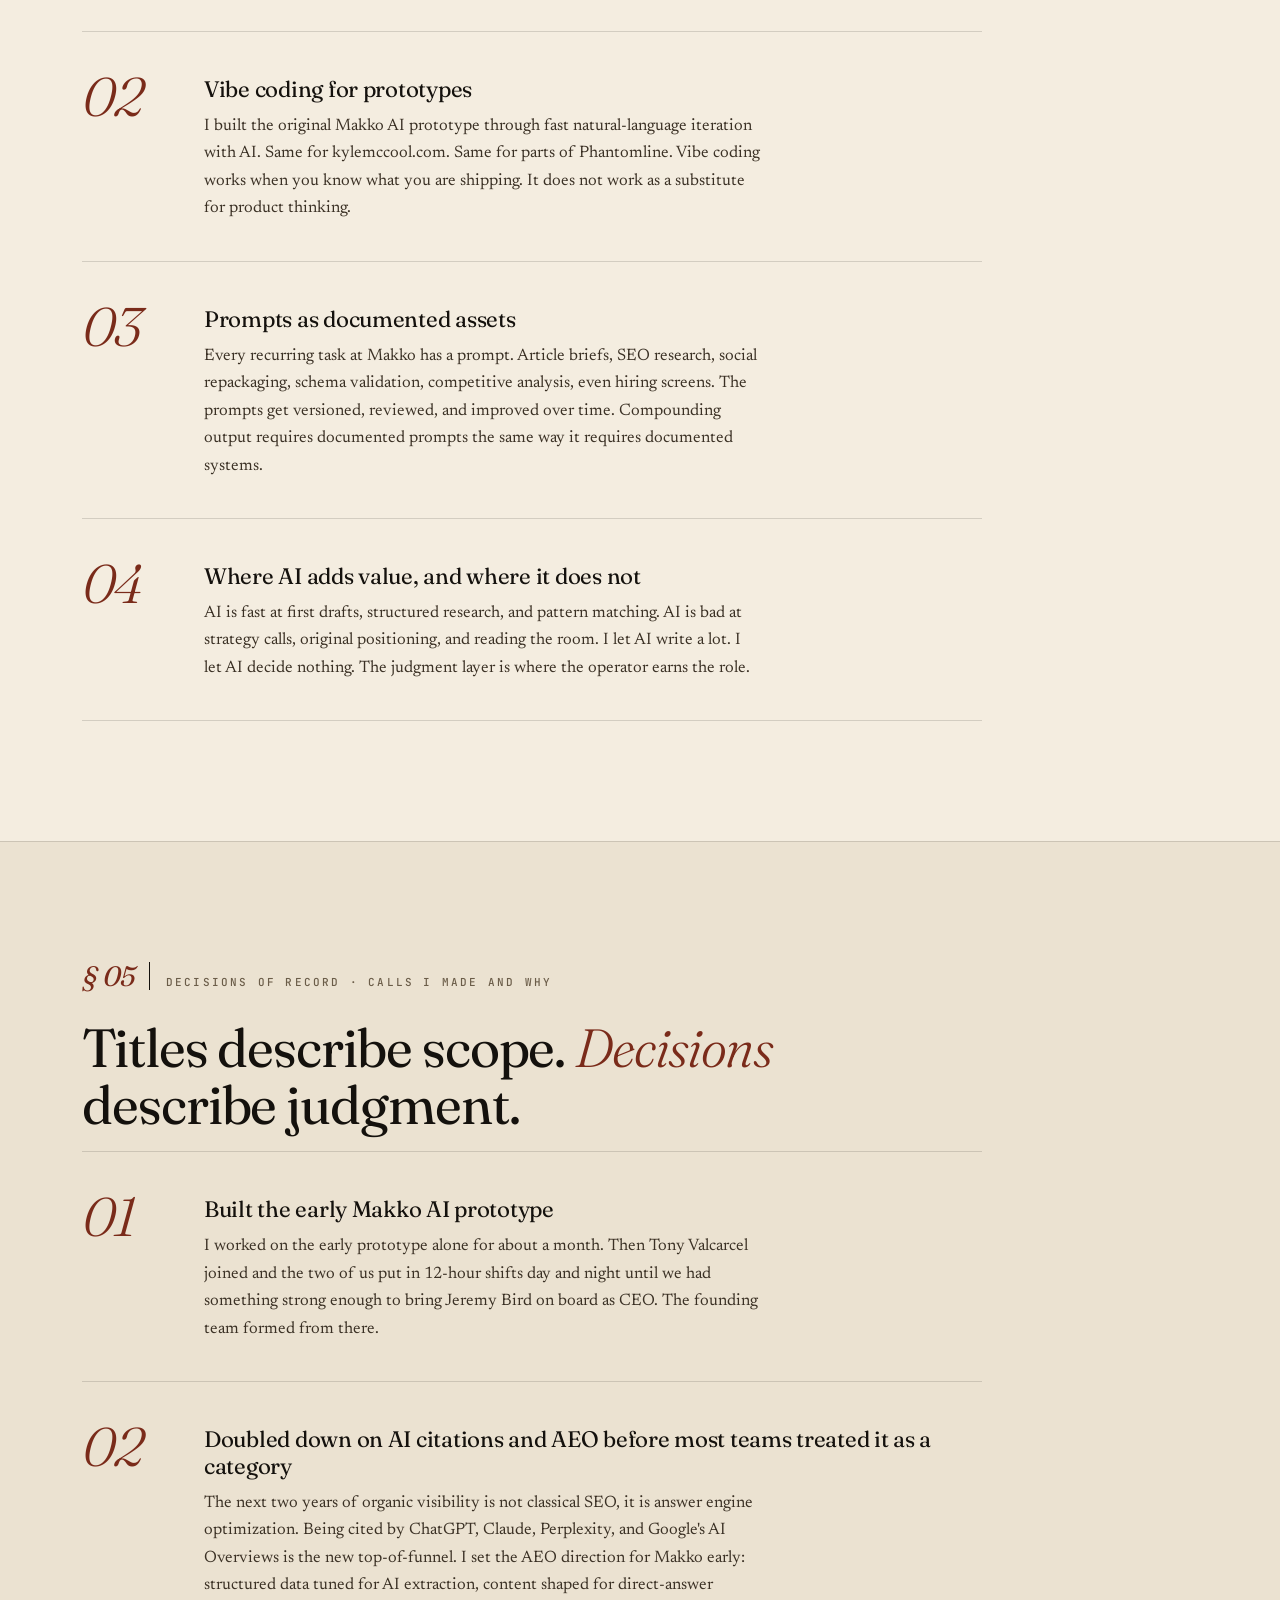
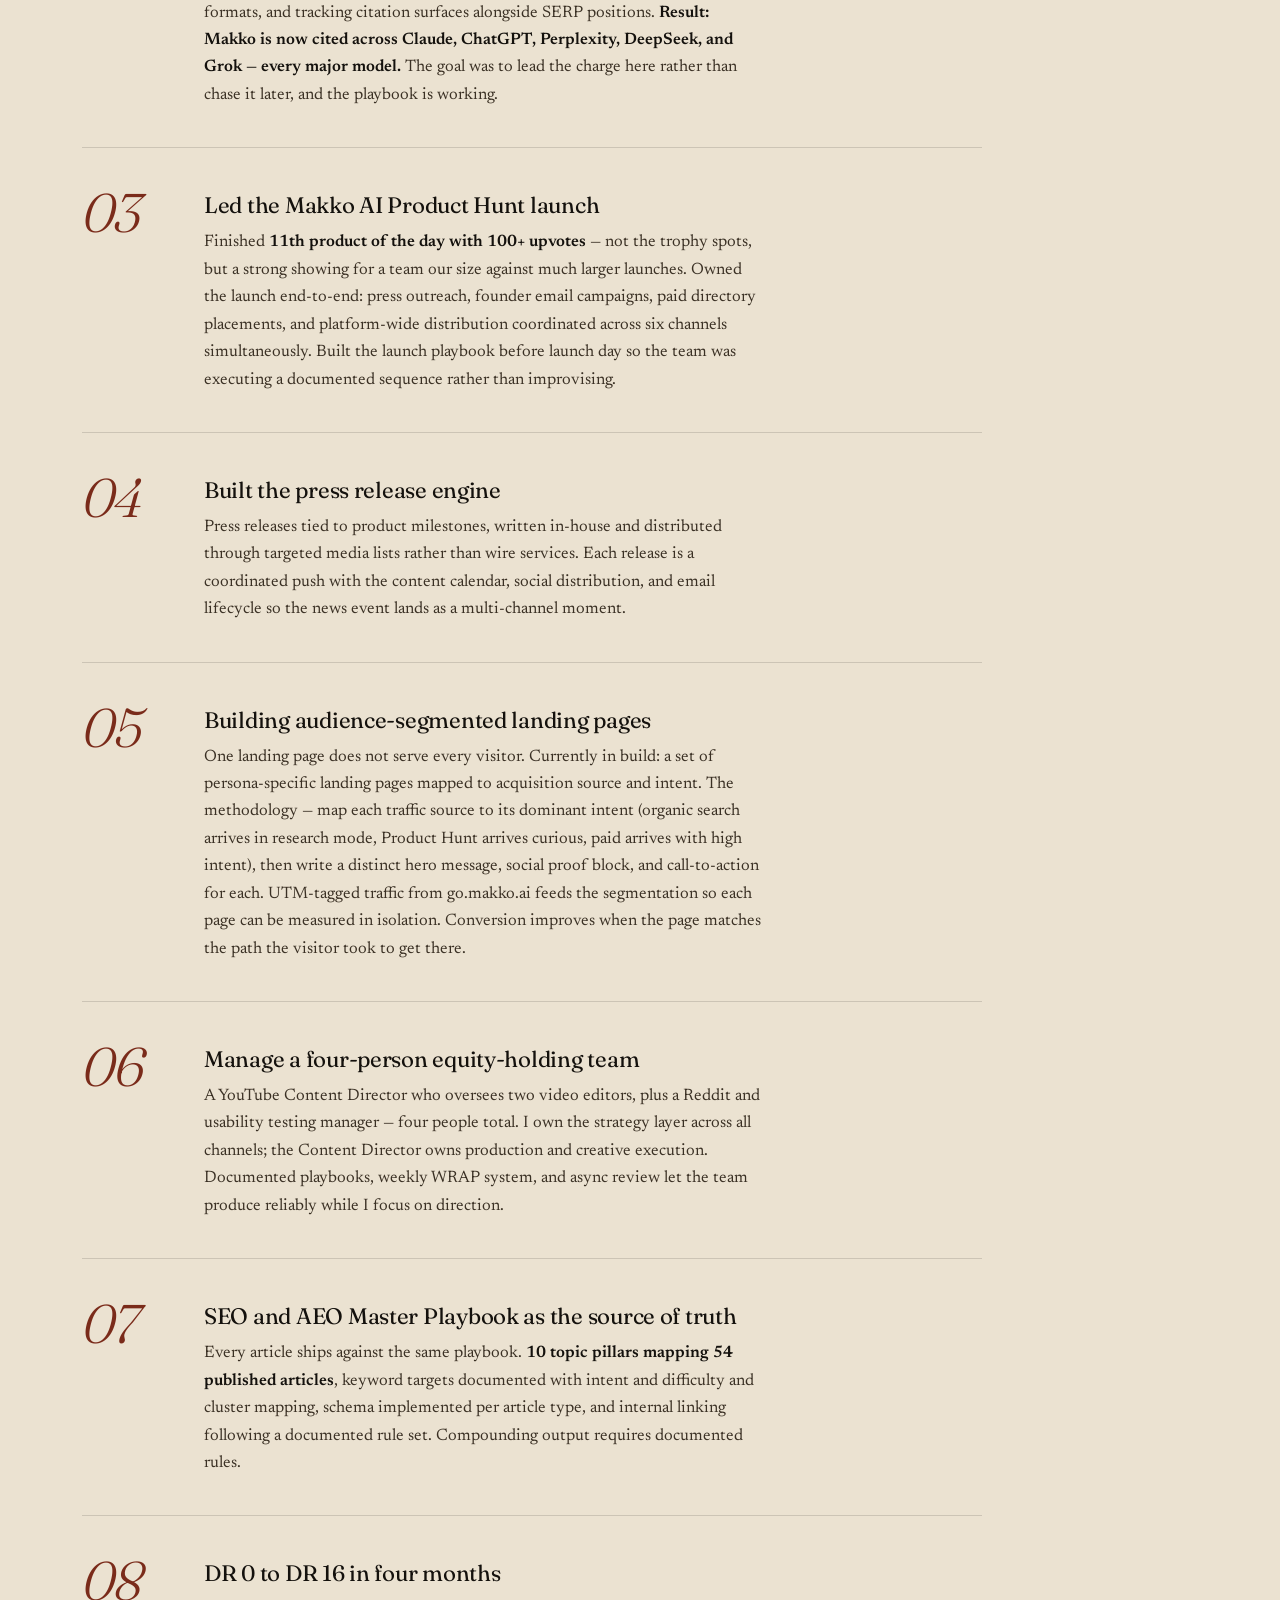
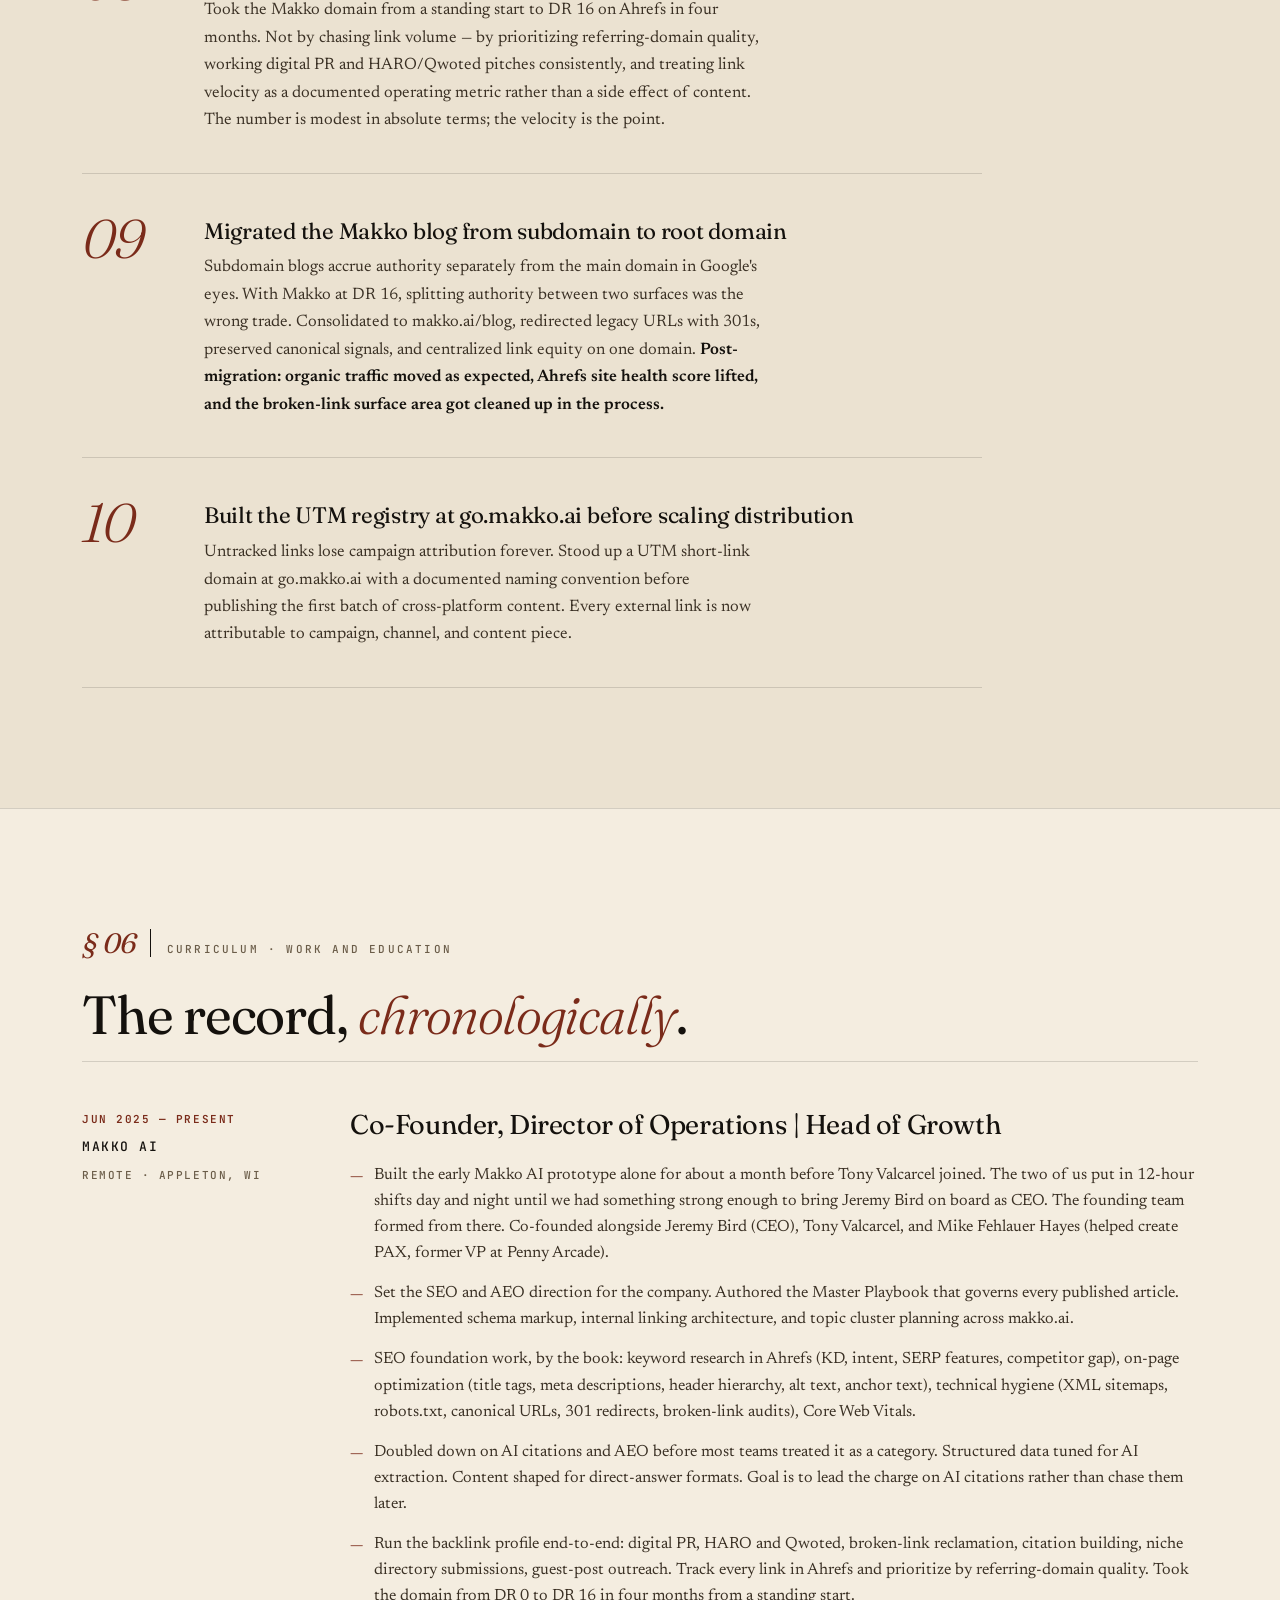
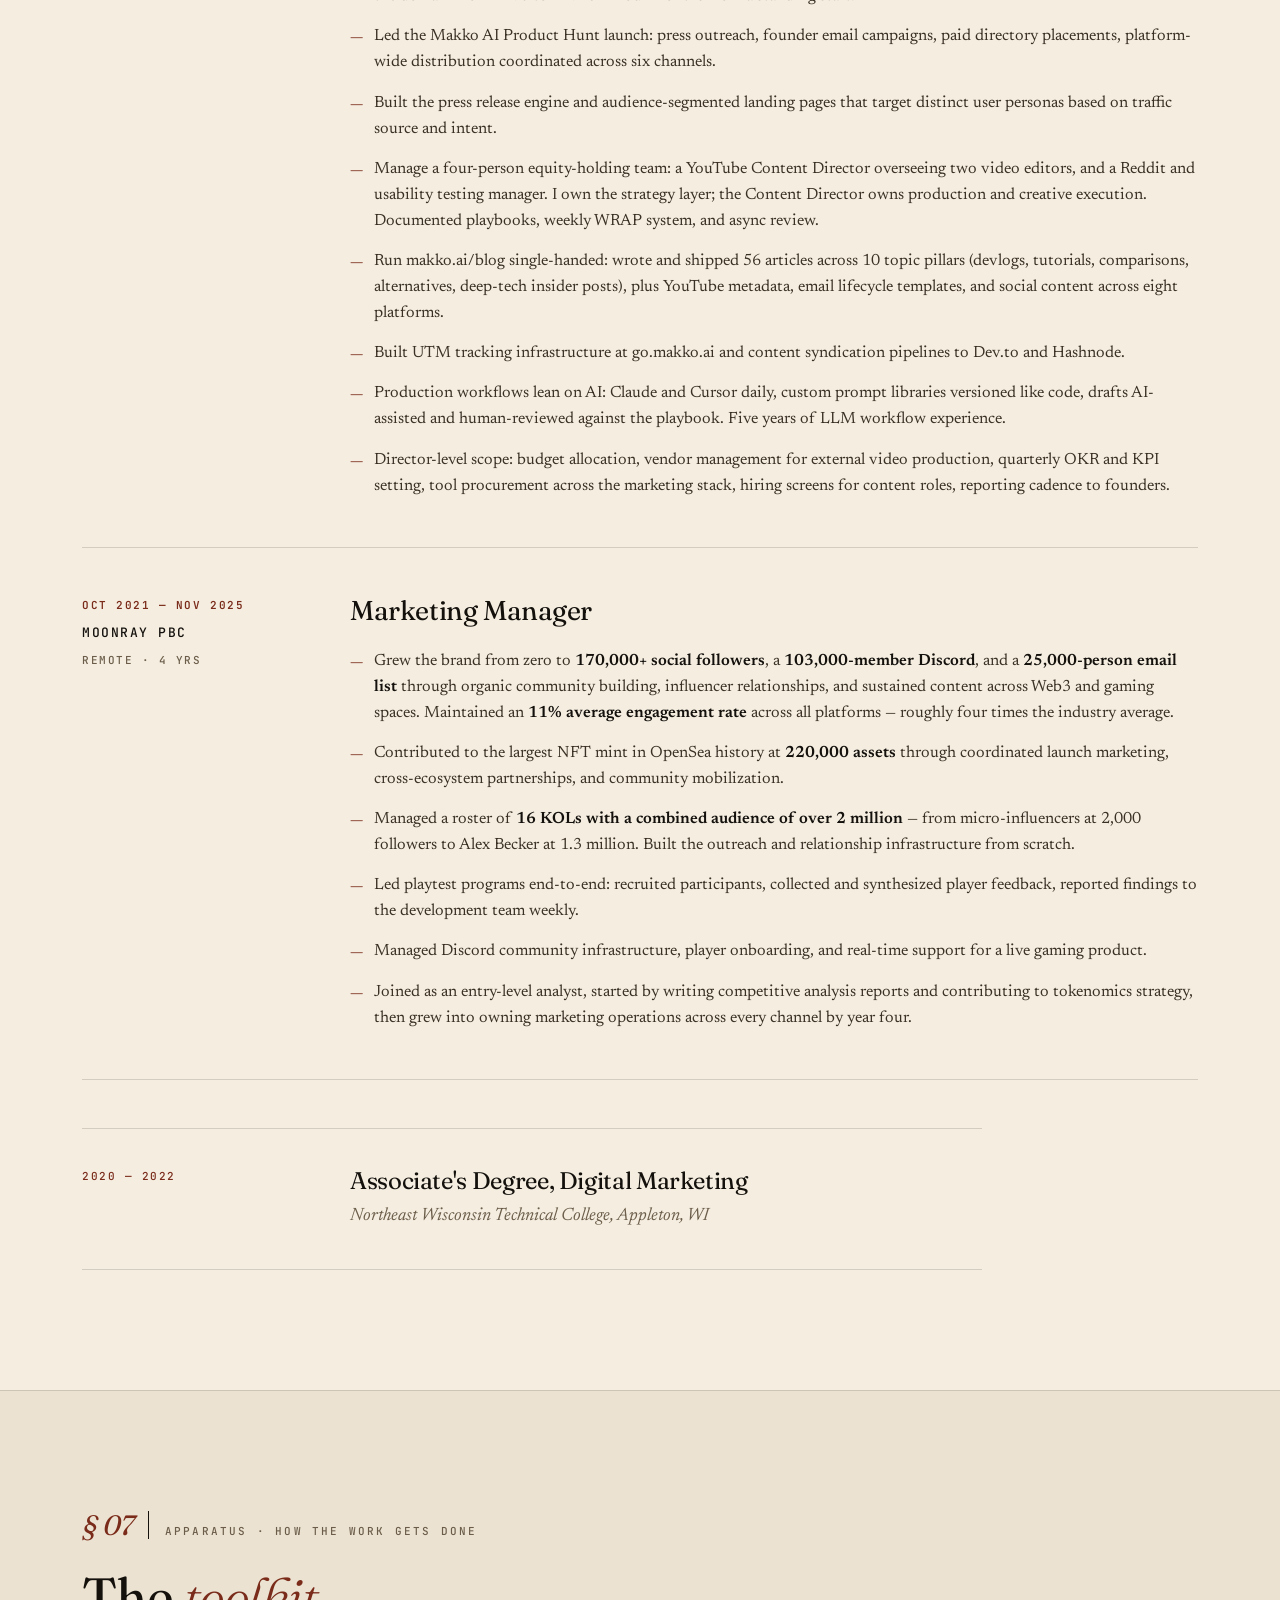
==== commit bb0d0545: "Surface Heardley in hero tagline + swap hero CTA to Gmail Adds Heardley mention to the hero paragrap" ====
--- a/index.html
+++ b/index.html
@@ -293,11 +293,11 @@
       <div class="hero-left">
         <div class="hero-eyebrow">Co-Founder · Director of Operations | Head of Growth · Makko AI</div>
         <h1 class="hero-name">Kyle<br/>McCool</h1>
-        <p class="hero-tagline">Co-Founder and Director of Operations | Head of Growth at <a href="https://makko.ai">Makko AI</a>, an AI-powered 2D game studio SaaS. I built the early prototype with Tony Valcarcel before the founding team came together. I built most of <a href="https://phantomline.xyz">Phantomline</a> and <a href="https://prolocalbuilder.com">ProLocalBuilder</a> with Cesar Martinez and Zac Dillard. Four years at Moonray PBC, where I contributed to the largest NFT mint in OpenSea history at 220,000 assets.</p>
+        <p class="hero-tagline">Co-Founder and Director of Operations | Head of Growth at <a href="https://makko.ai">Makko AI</a>, an AI-powered 2D game studio SaaS. I built the early prototype with Tony Valcarcel before the founding team came together. I built most of <a href="https://phantomline.xyz">Phantomline</a> and <a href="https://prolocalbuilder.com">ProLocalBuilder</a> with Cesar Martinez and Zac Dillard, and I solo-built <a href="https://heardley.com">Heardley</a>, a Reddit lead generation tool. Four years at Moonray PBC, where I contributed to the largest NFT mint in OpenSea history at 220,000 assets.</p>
 
         <div class="hero-ctas">
           <a class="btn btn-primary" href="#receipts">See the receipts</a>
-          <a class="btn btn-ghost" href="mailto:kyle@makko.ai">kyle@makko.ai</a>
+          <a class="btn btn-ghost" href="mailto:kyle.mc.marketing@gmail.com">kyle.mc.marketing@gmail.com</a>
         </div>
 
         <div class="hero-meta">
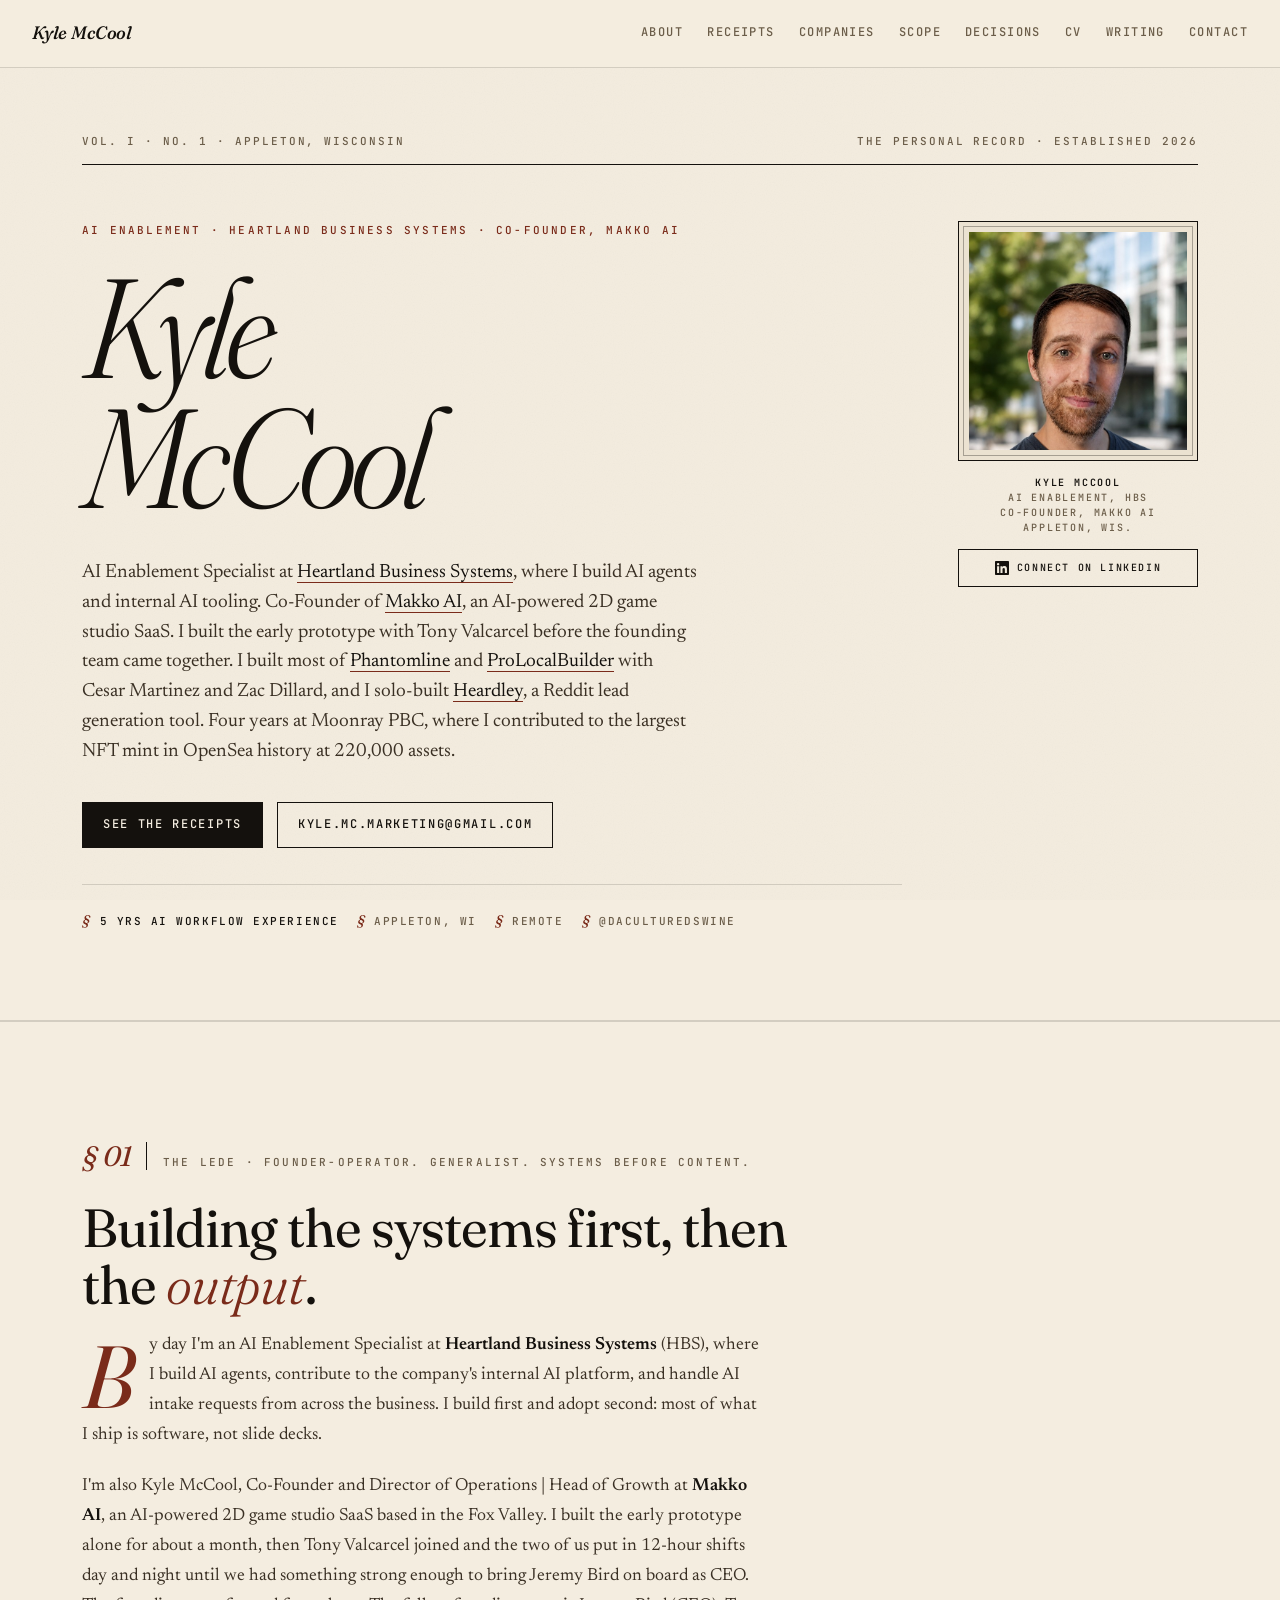
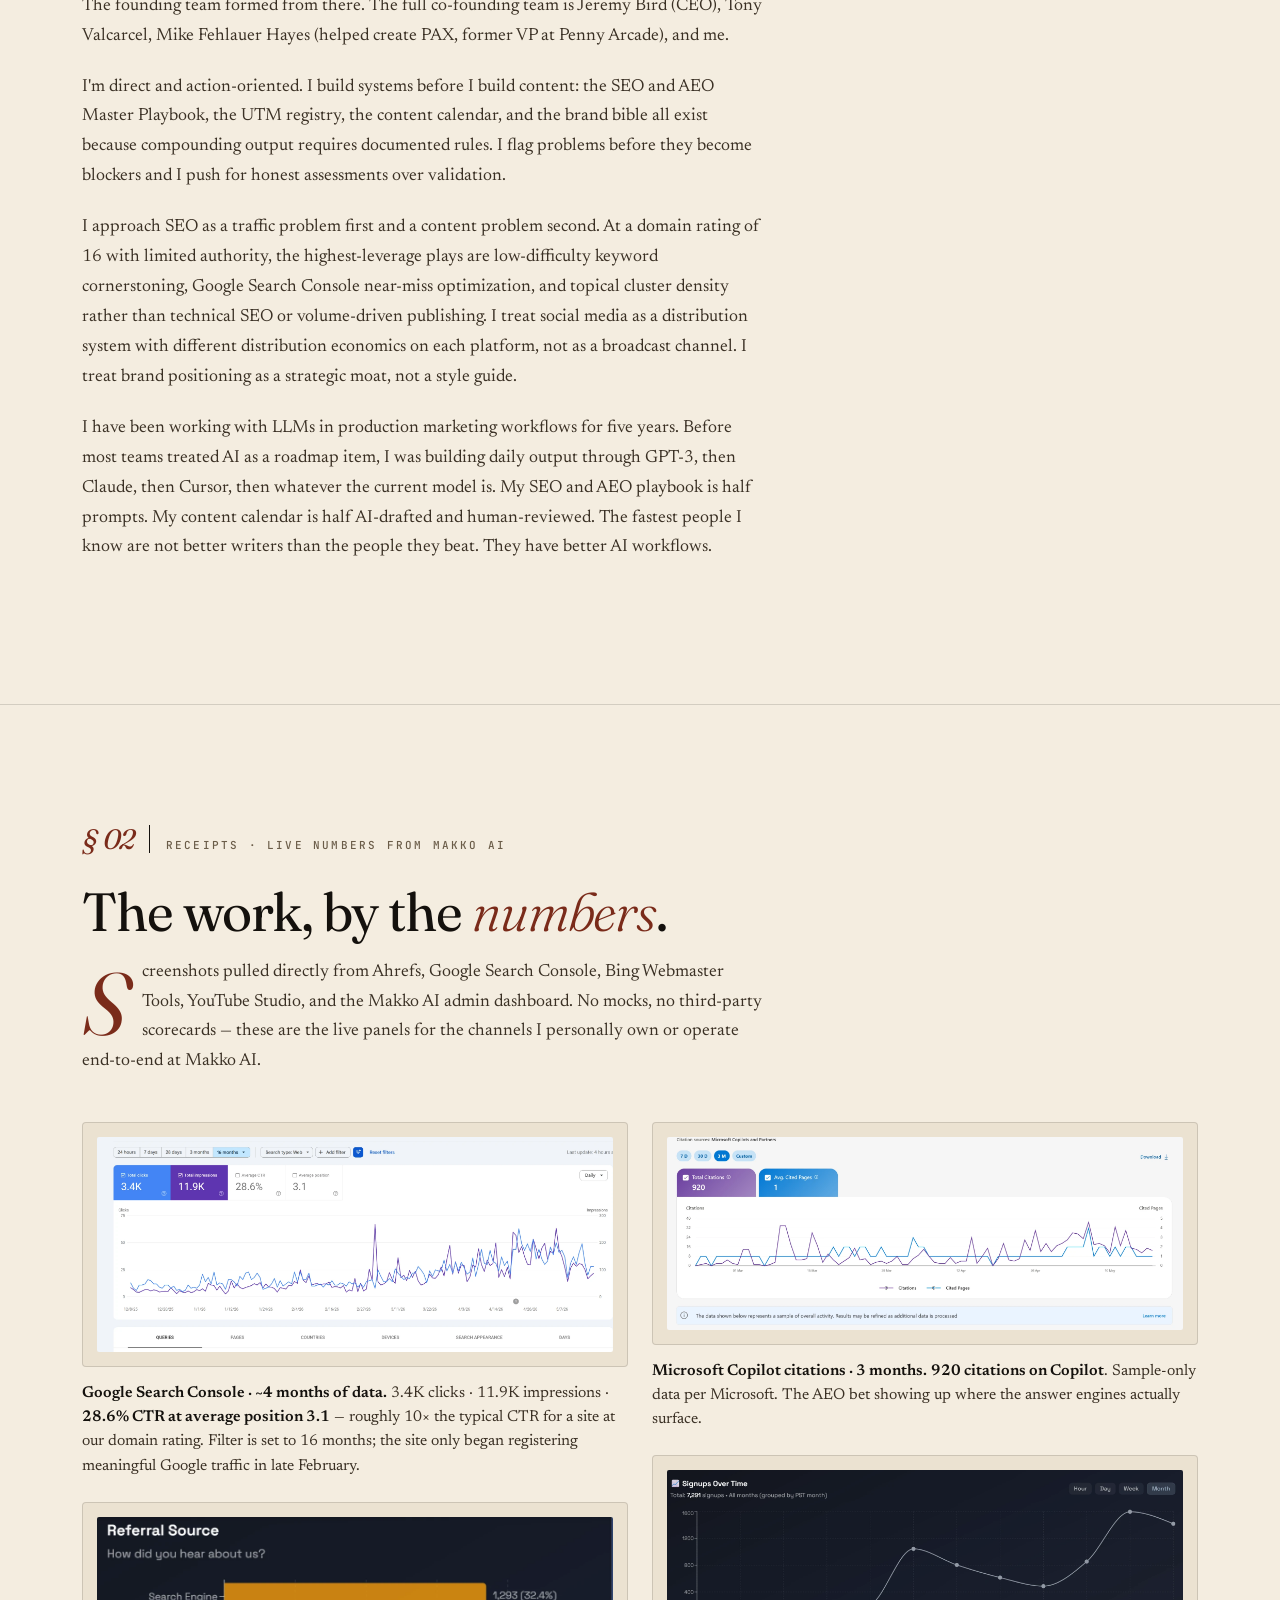
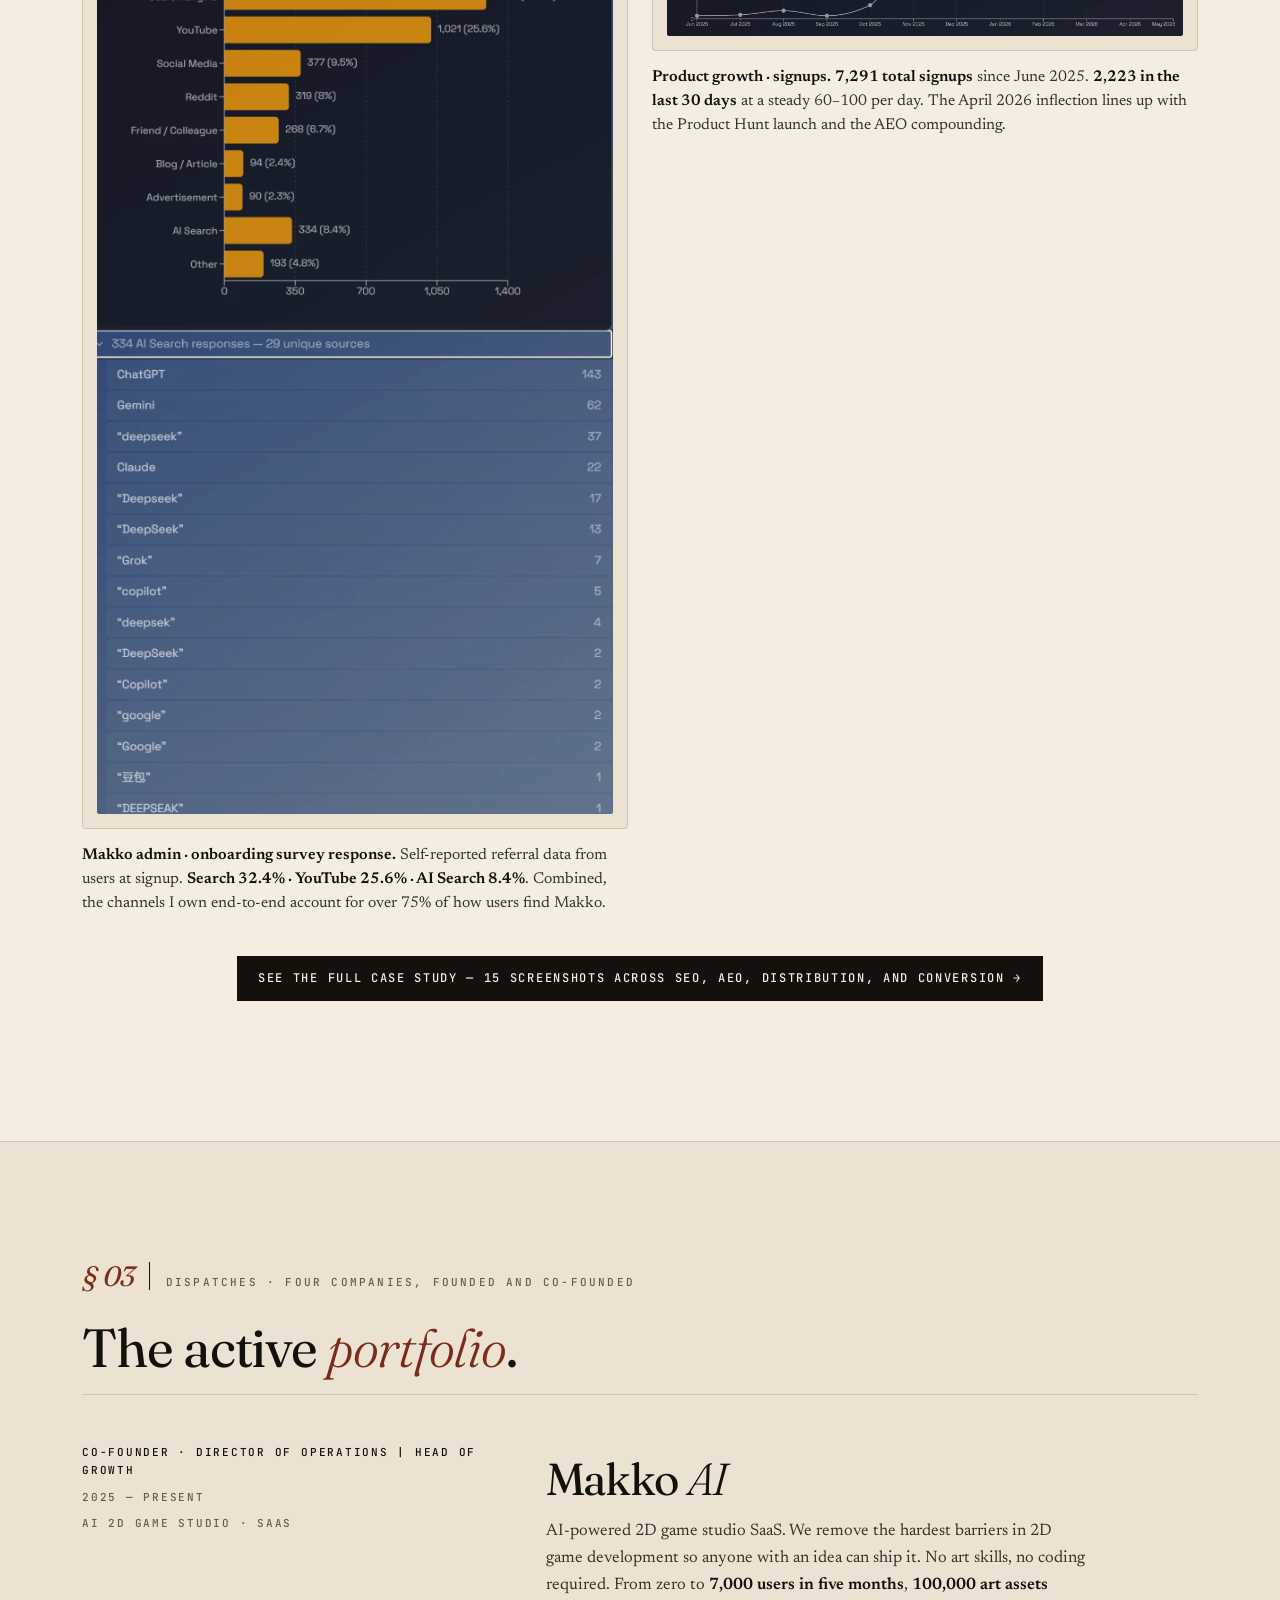
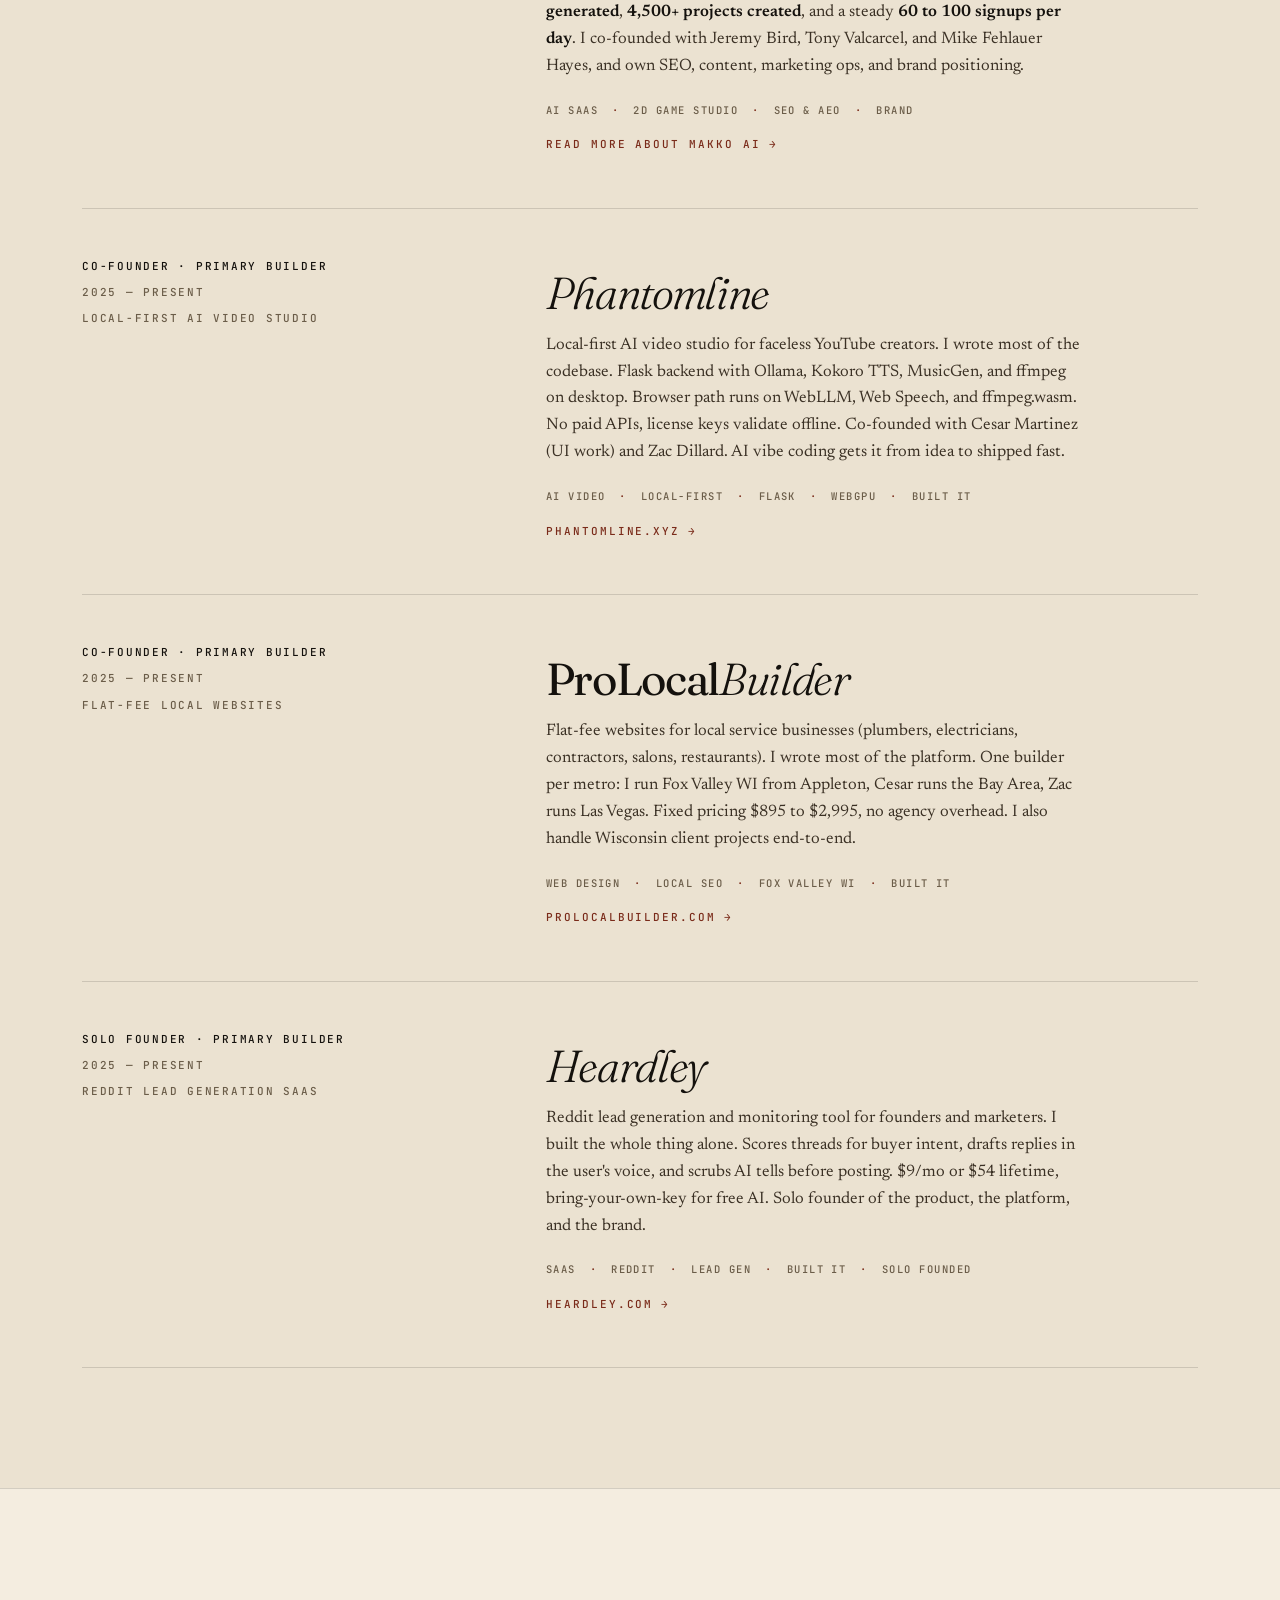
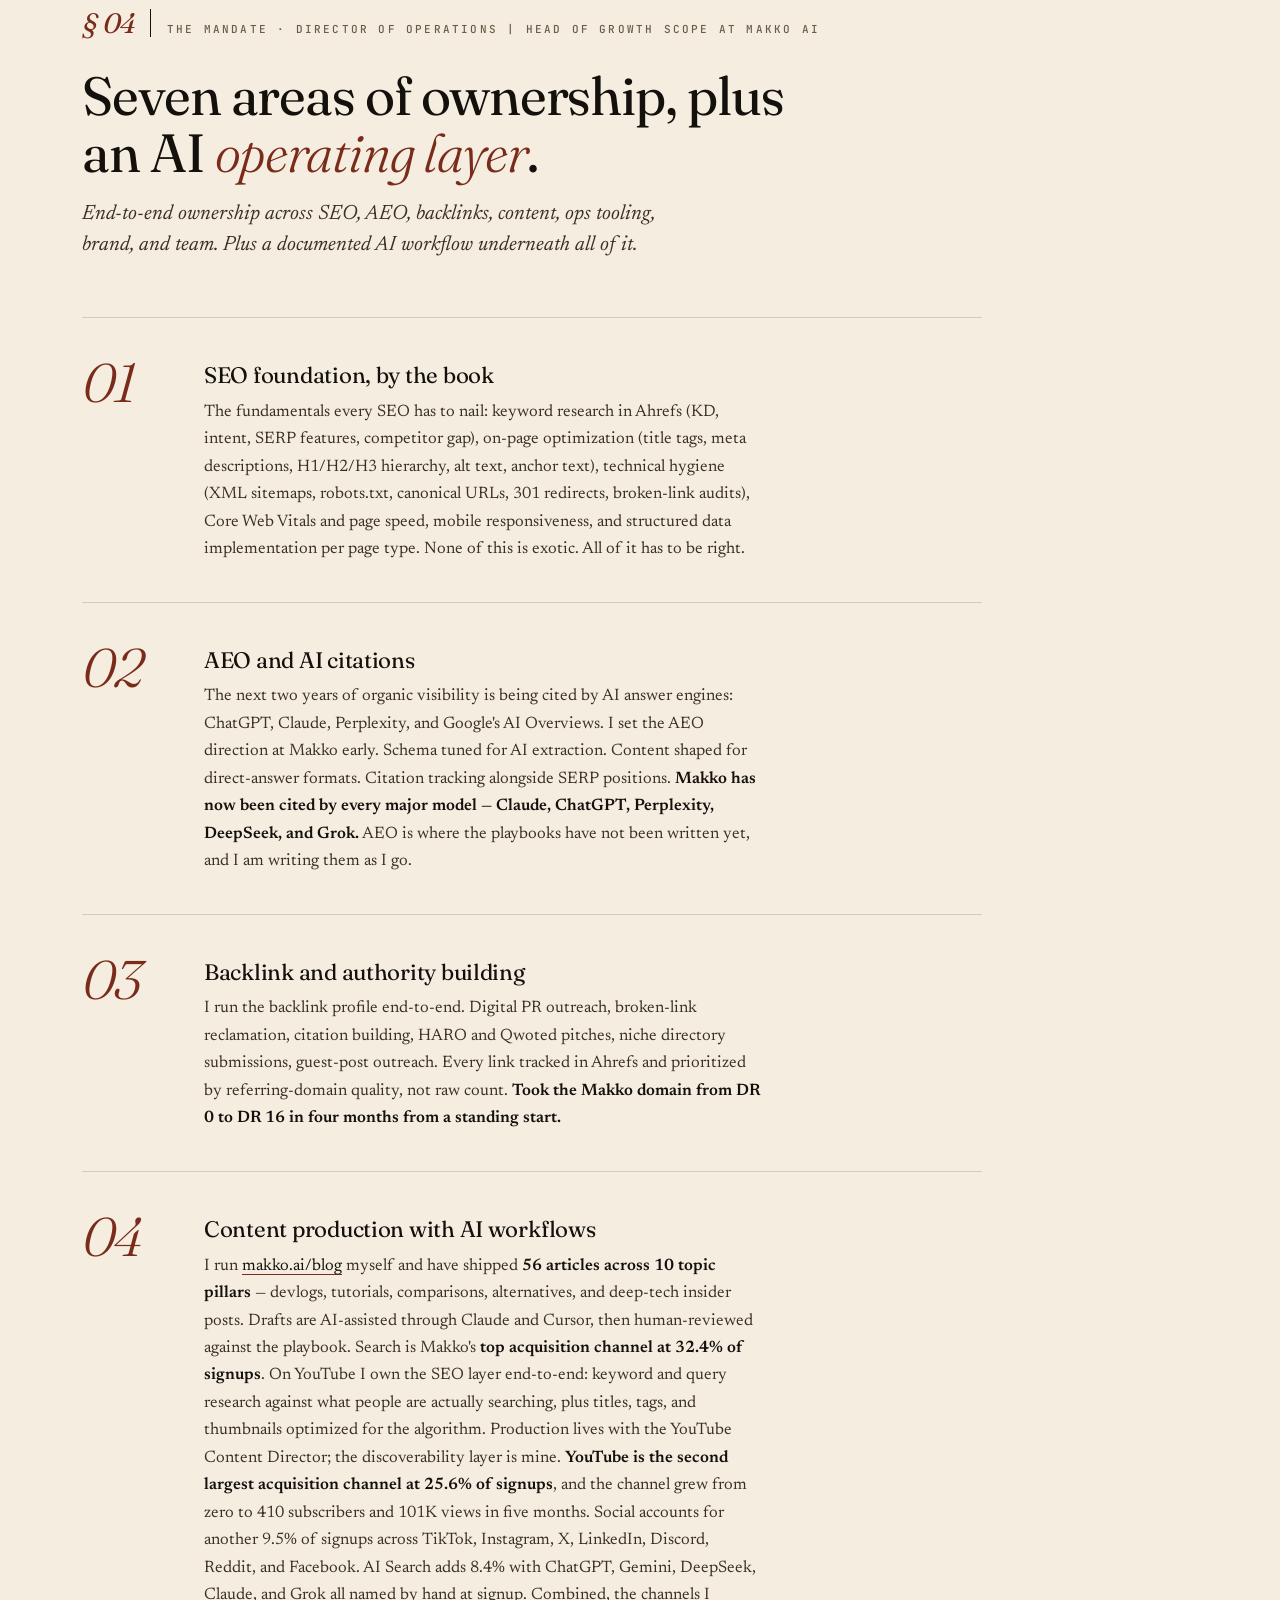
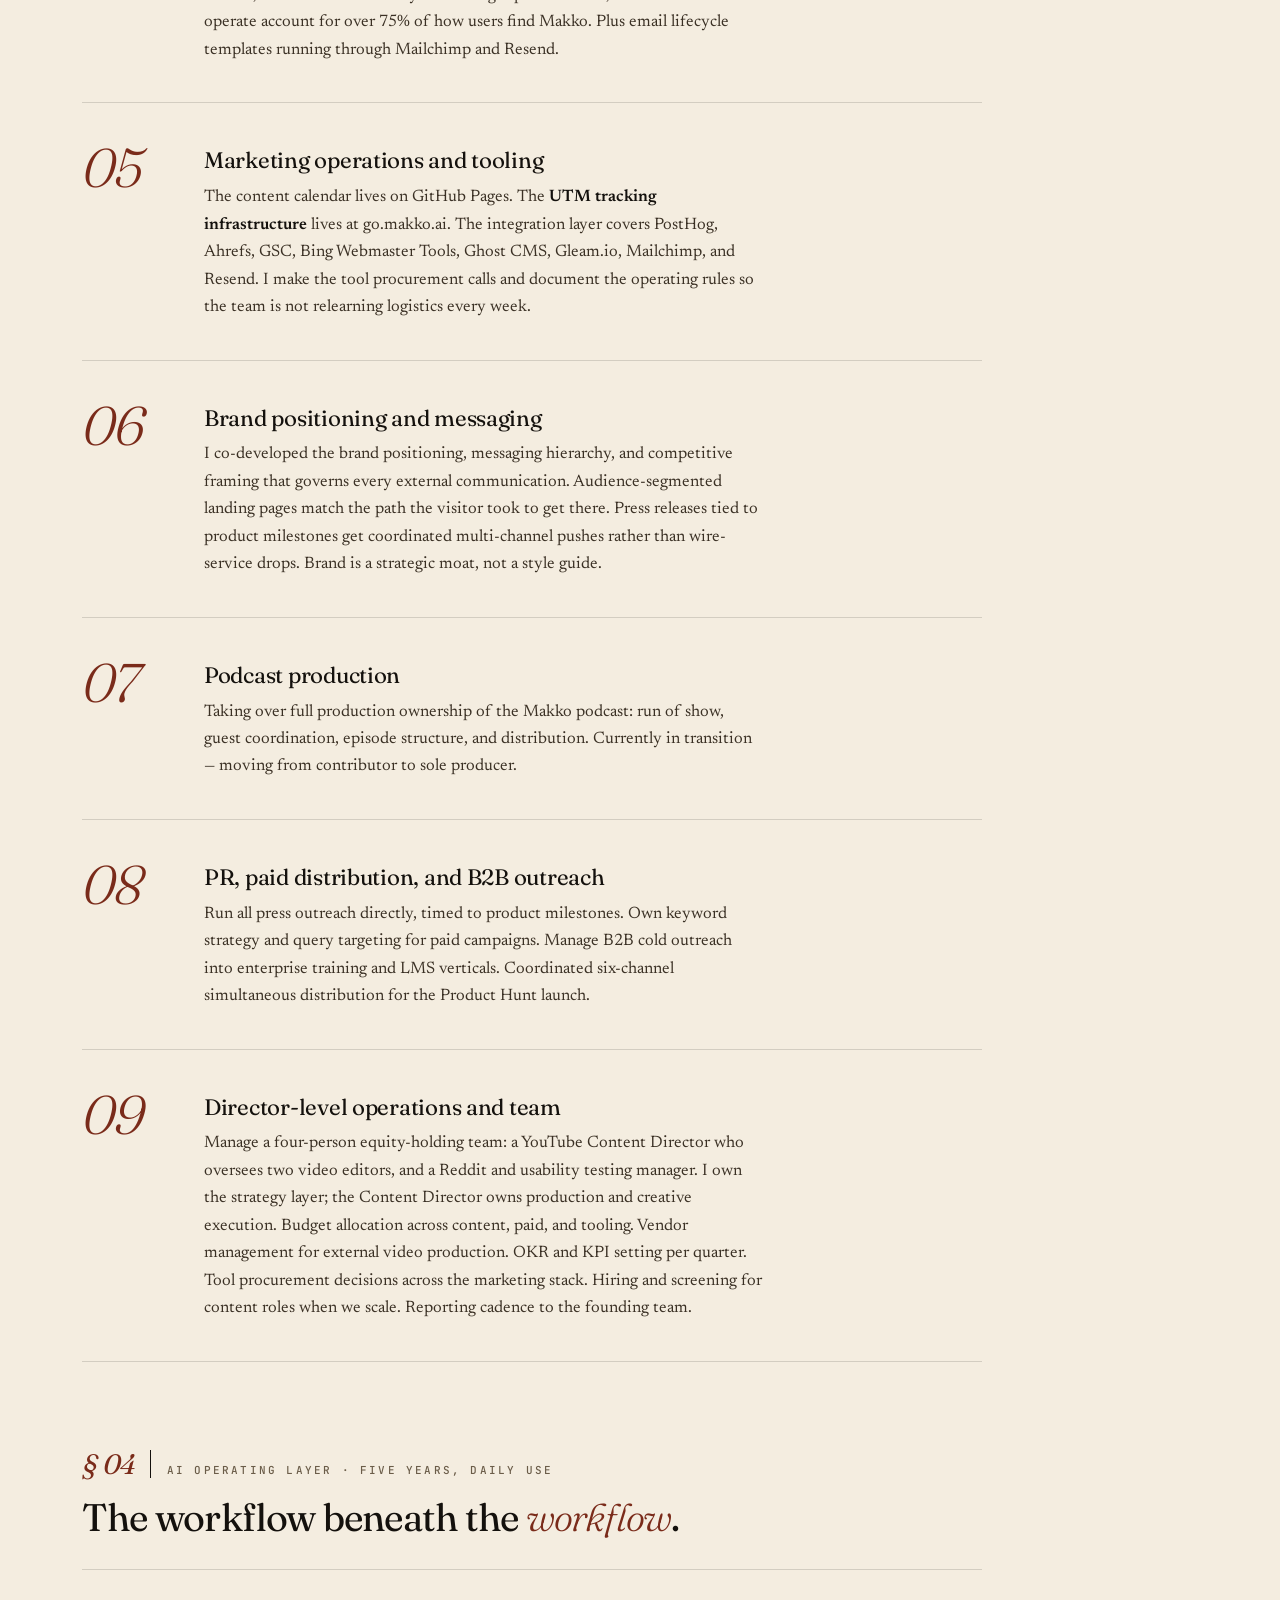
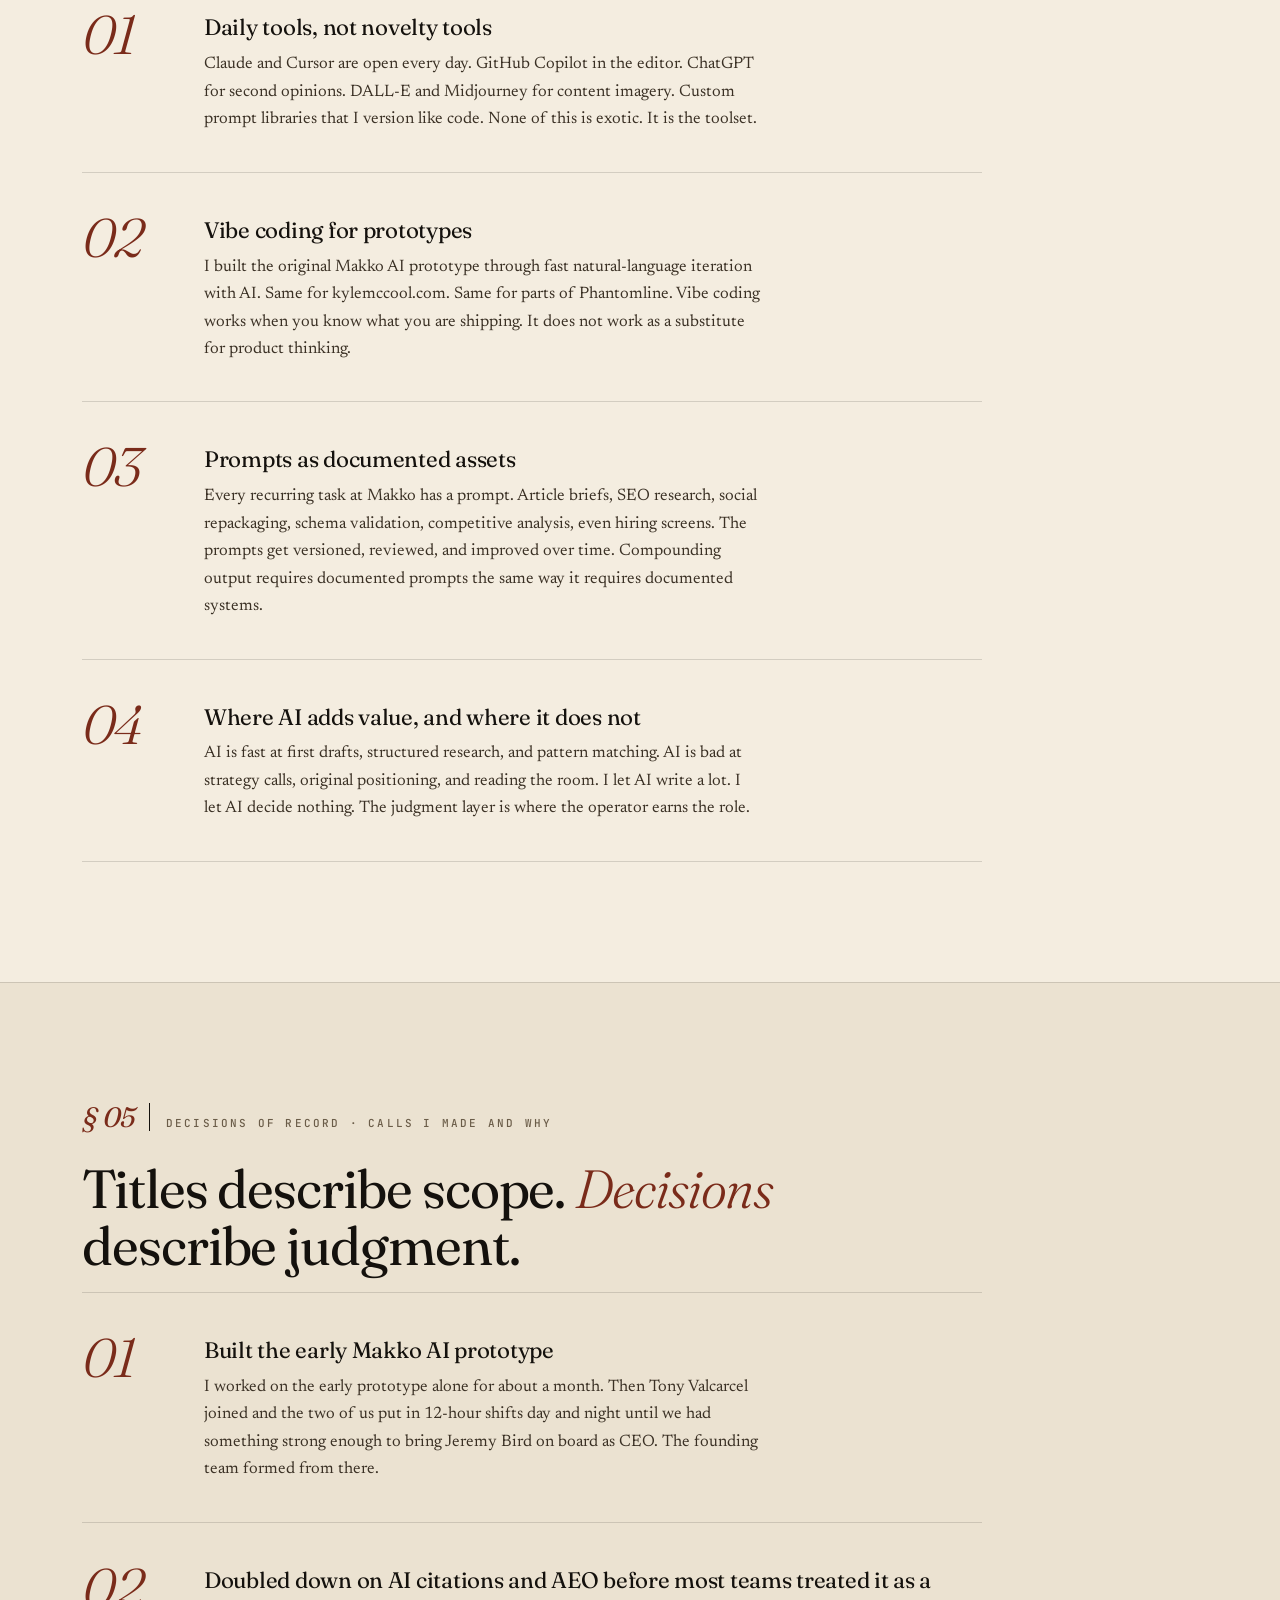
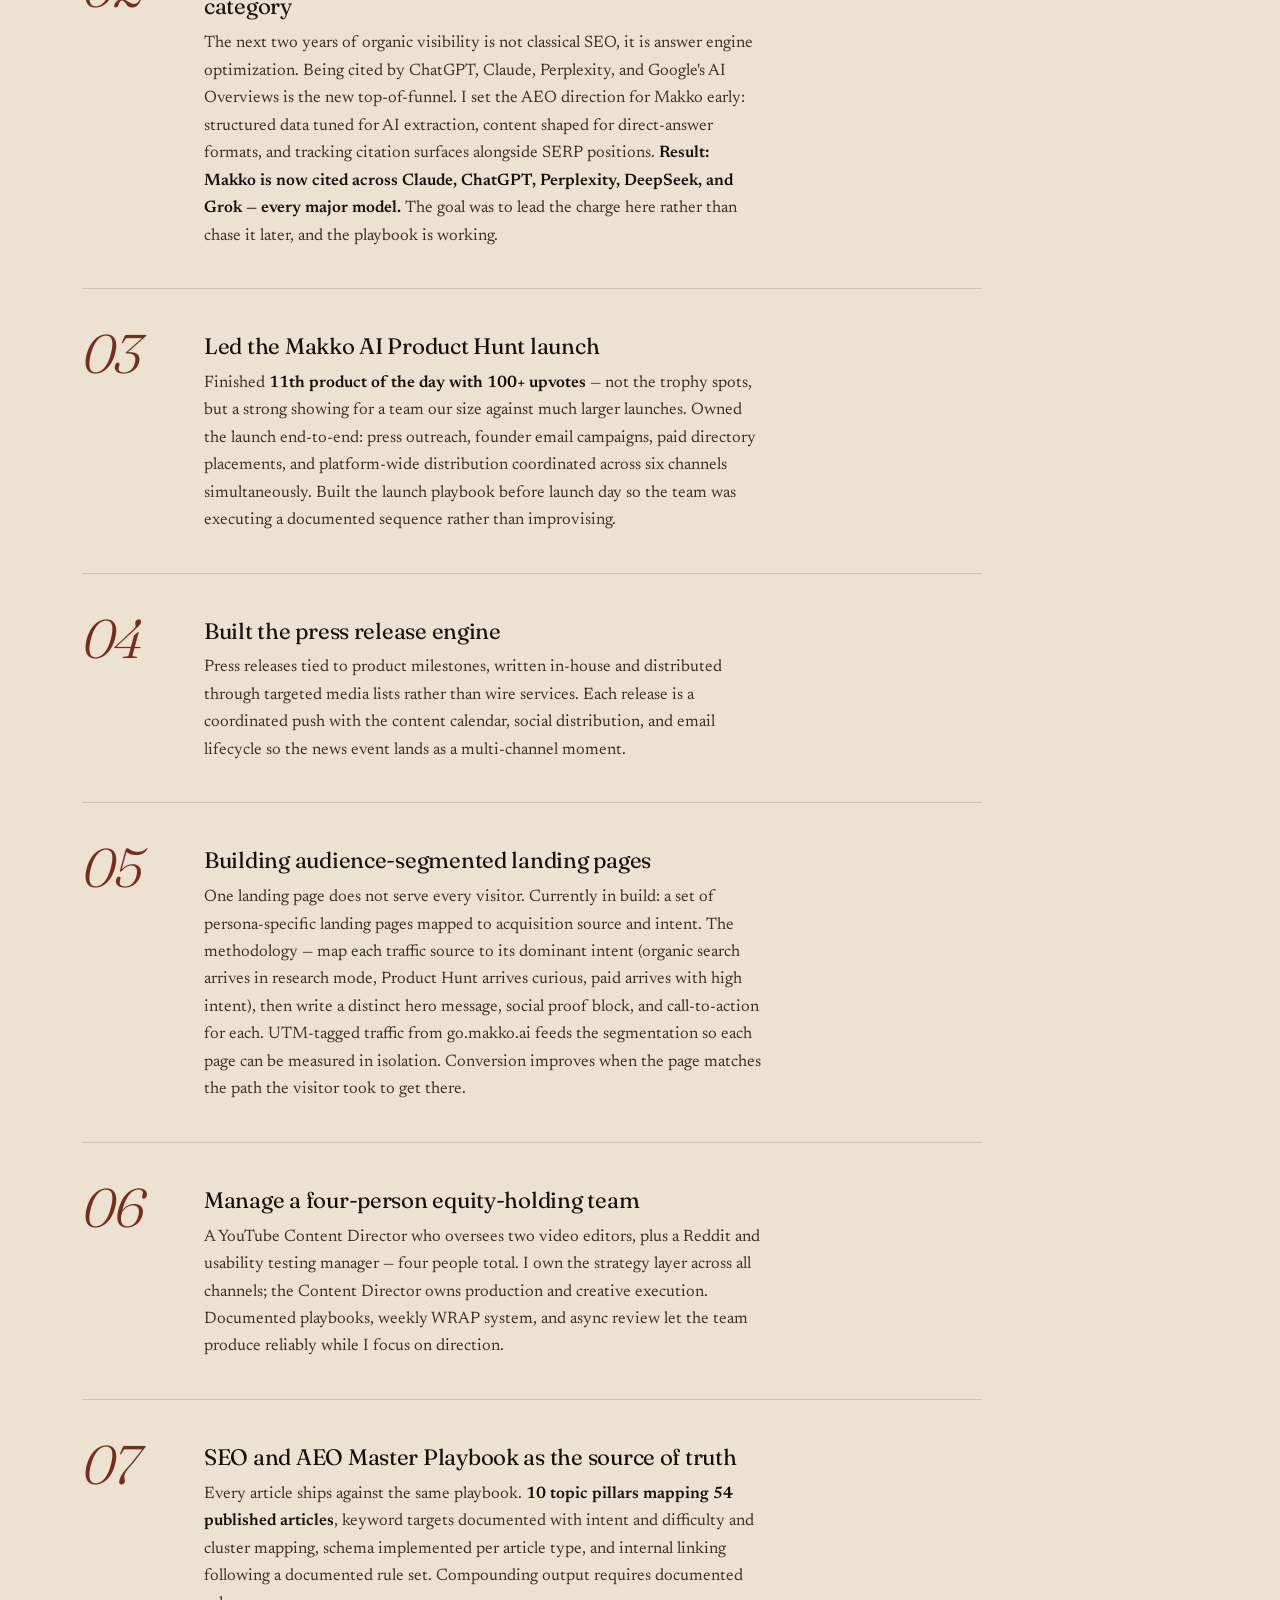
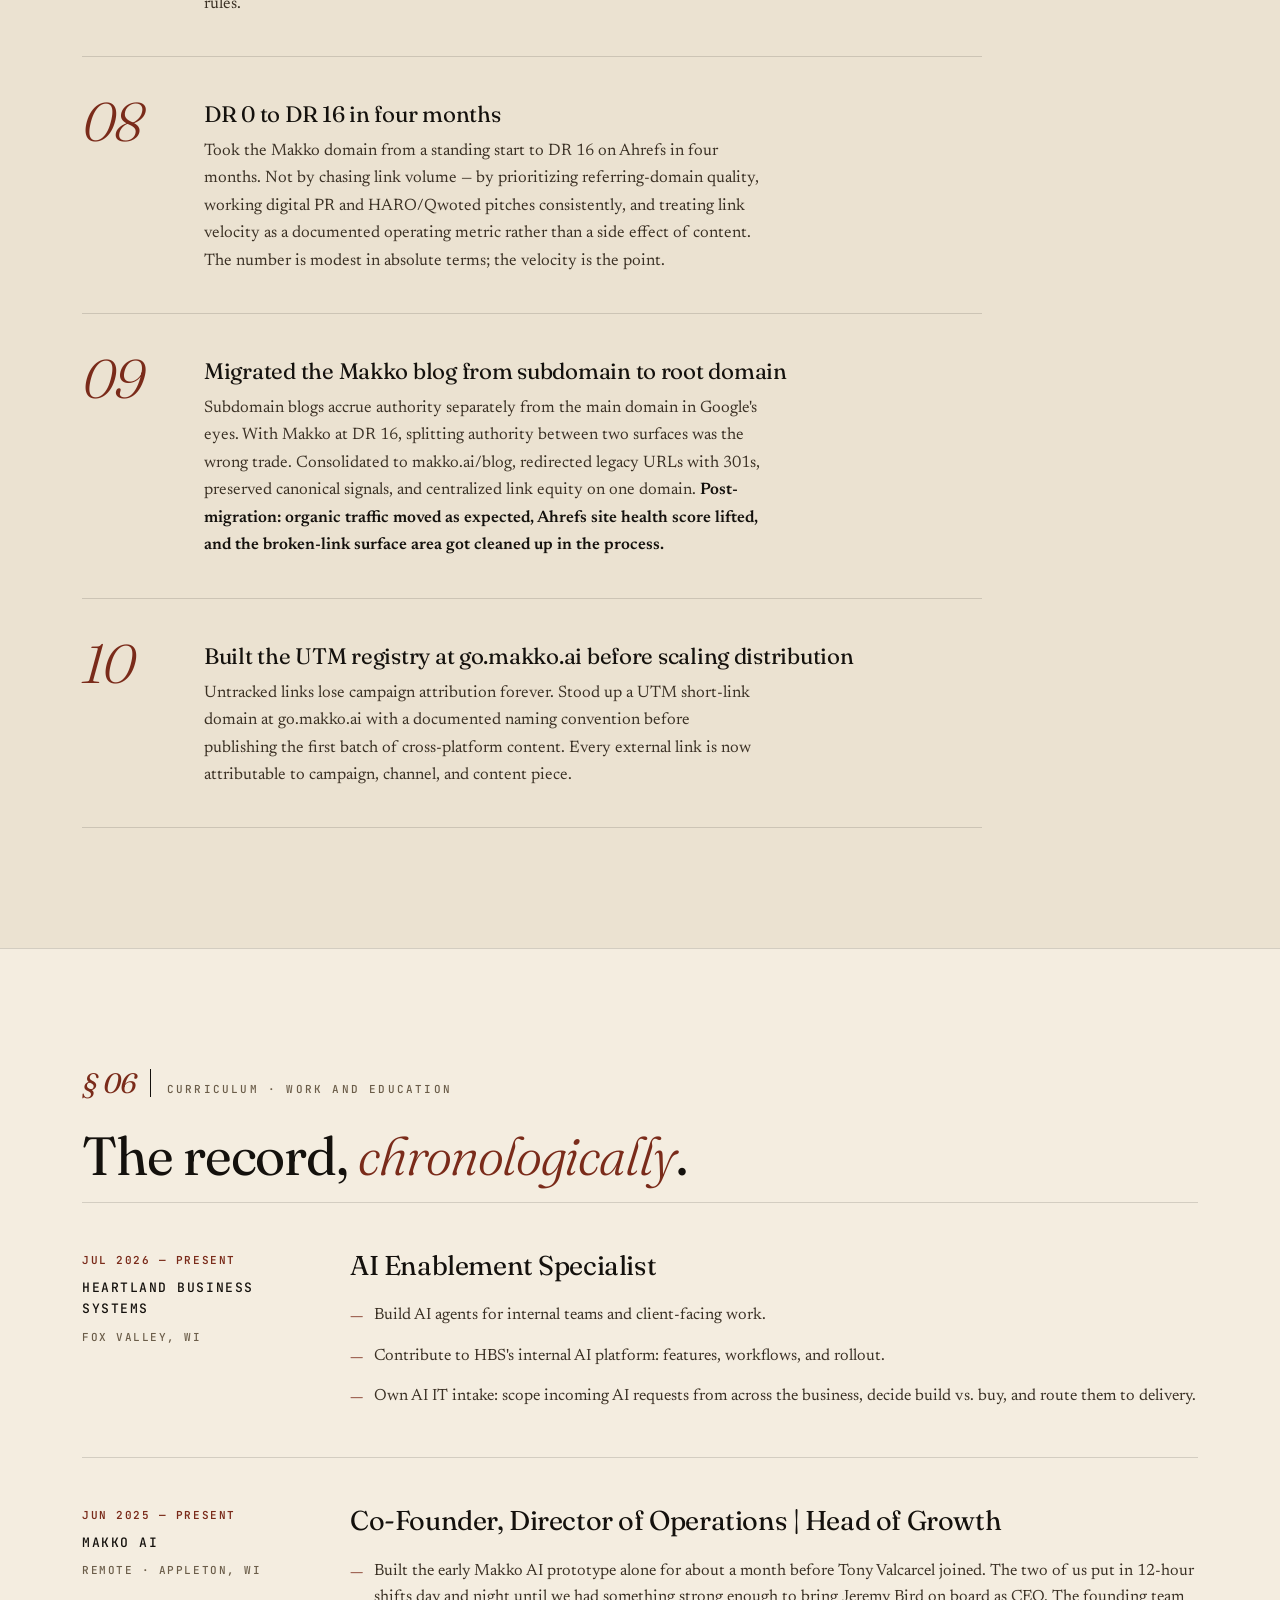
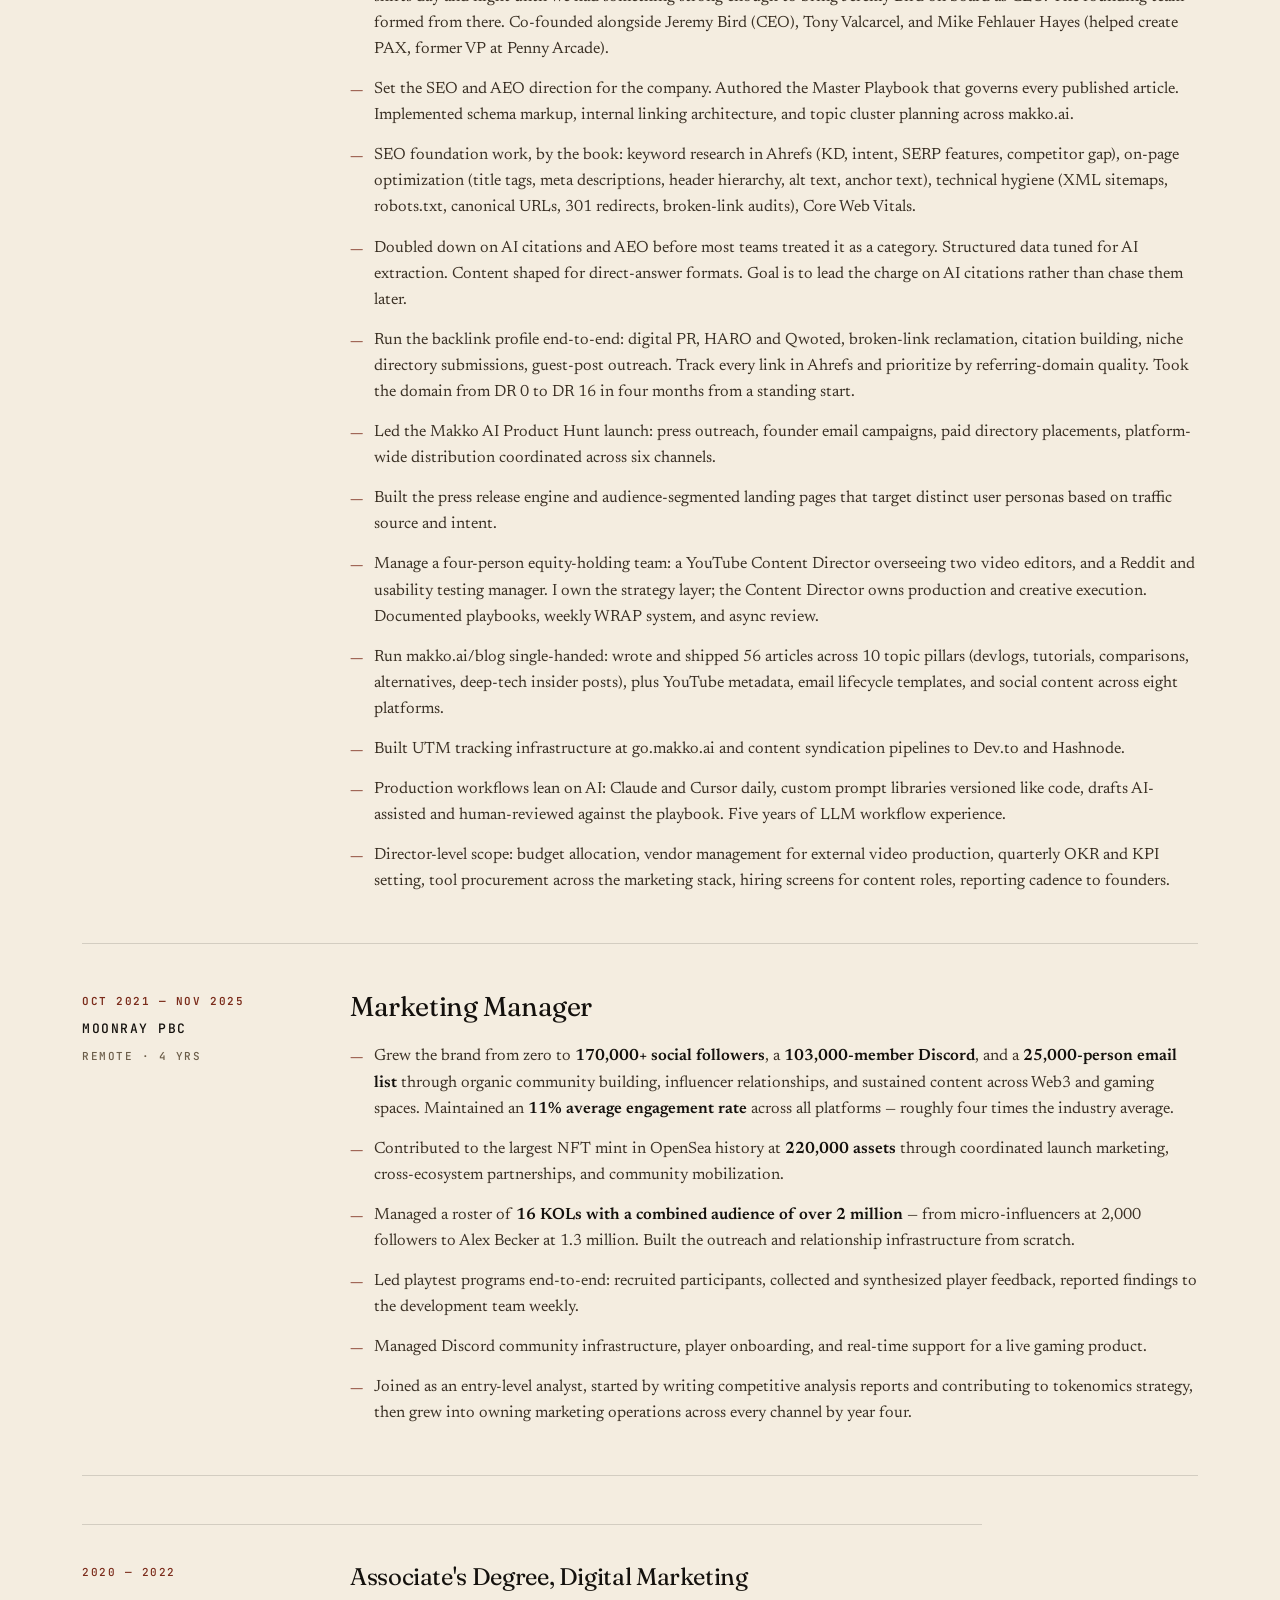
==== commit 9fe01c4d: "SEO: add HBS AI Enablement role, tighten title and meta, refresh sitemap Co-Authored-By: Claude Opus" ====
--- a/index.html
+++ b/index.html
@@ -2,8 +2,8 @@
 <html lang="en">
 <head>
 <meta charset="utf-8" />
-<title>Kyle McCool, Co-Founder and Director of Operations | Head of Growth at Makko AI</title>
-<meta name="description" content="Kyle McCool is Co-Founder and Director of Operations | Head of Growth at Makko AI, an AI-powered 2D game studio SaaS. Technical SEO and AEO specialist, AI vibe coding expert with five years of LLM production experience. Built the early Makko AI prototype with Tony Valcarcel before the founding team came together. Built most of Phantomline and ProLocalBuilder. Solo founder of Heardley, a Reddit lead generation and monitoring tool for founders and marketers. Contributed to the 220,000-asset NFT mint at Moonray PBC, the largest in OpenSea history. Based in Appleton, Wisconsin." />
+<title>Kyle McCool | AI Builder at HBS, Co-Founder of Makko AI</title>
+<meta name="description" content="Kyle McCool builds AI agents as AI Enablement Specialist at Heartland Business Systems. Co-founder of Makko AI, Phantomline, ProLocalBuilder. Appleton, WI." />
 <meta name="viewport" content="width=device-width, initial-scale=1, viewport-fit=cover" />
 <meta name="theme-color" content="#F4EDE0" />
 <meta name="robots" content="index, follow, max-image-preview:large" />
@@ -17,22 +17,22 @@
 <link rel="apple-touch-icon" sizes="180x180" href="/apple-touch-icon.png" />
 
 <meta property="og:type" content="profile" />
-<meta property="og:title" content="Kyle McCool, Co-Founder and Director of Operations | Head of Growth at Makko AI" />
-<meta property="og:description" content="Co-Founder at Makko AI, an AI 2D game studio SaaS. SEO and content lead. Also co-founded Phantomline and ProLocalBuilder, and solo-founded Heardley (Reddit lead-gen). Based in Appleton, WI." />
+<meta property="og:title" content="Kyle McCool | AI Builder at HBS, Co-Founder of Makko AI" />
+<meta property="og:description" content="AI Enablement Specialist at Heartland Business Systems, building AI agents. Co-Founder of Makko AI (AI 2D game studio), Phantomline, and ProLocalBuilder; solo founder of Heardley. Based in Appleton, WI." />
 <meta property="og:url" content="https://kylemccool.com/" />
 <meta property="og:image" content="https://kylemccool.com/og-image.jpg" />
 <meta property="og:image:width" content="1200" />
 <meta property="og:image:height" content="630" />
-<meta property="og:image:alt" content="Kyle McCool, Co-Founder and Director of Operations | Head of Growth at Makko AI" />
+<meta property="og:image:alt" content="Kyle McCool, AI builder and Co-Founder of Makko AI" />
 <meta property="profile:first_name" content="Kyle" />
 <meta property="profile:last_name" content="McCool" />
 <meta property="profile:username" content="DaCulturedSwine" />
 
 <meta name="twitter:card" content="summary_large_image" />
 <meta name="twitter:image" content="https://kylemccool.com/og-image.jpg" />
-<meta name="twitter:image:alt" content="Kyle McCool, Co-Founder and Director of Operations | Head of Growth at Makko AI" />
-<meta name="twitter:title" content="Kyle McCool, Co-Founder at Makko AI" />
-<meta name="twitter:description" content="Co-Founder & Director of Operations | Head of Growth at Makko AI. SEO, content, and marketing operations. Also Phantomline, ProLocalBuilder, and Heardley. Appleton, WI." />
+<meta name="twitter:image:alt" content="Kyle McCool, AI builder and Co-Founder of Makko AI" />
+<meta name="twitter:title" content="Kyle McCool | AI Builder at HBS, Co-Founder of Makko AI" />
+<meta name="twitter:description" content="AI Enablement Specialist at Heartland Business Systems. Co-Founder of Makko AI, Phantomline, and ProLocalBuilder; founder of Heardley. AI agents, SEO, and growth. Appleton, WI." />
 
 <link rel="stylesheet" href="styles.css" />
 
@@ -46,8 +46,8 @@
   "additionalName": "Anson",
   "familyName": "McCool",
   "alternateName": ["Kyle Anson McCool", "Kyle A. McCool", "DaCulturedSwine"],
-  "jobTitle": "Co-Founder, Director of Operations | Head of Growth",
-  "description": "Co-Founder and Director of Operations | Head of Growth at Makko AI, an AI-powered 2D game studio SaaS. Owns SEO, content strategy, marketing operations, and brand positioning. Co-founder of Phantomline (local-first AI video studio) and ProLocalBuilder (flat-fee local websites). Solo founder of Heardley (Reddit lead generation and monitoring tool for founders and marketers). Former marketing lead at Moonray PBC. Based in Appleton, Wisconsin.",
+  "jobTitle": ["AI Enablement Specialist", "Co-Founder, Makko AI"],
+  "description": "AI Enablement Specialist at Heartland Business Systems (HBS), building AI agents and internal AI tooling. Co-Founder and Director of Operations | Head of Growth at Makko AI, an AI-powered 2D game studio SaaS. Owns SEO, content strategy, marketing operations, and brand positioning. Co-founder of Phantomline (local-first AI video studio) and ProLocalBuilder (flat-fee local websites). Solo founder of Heardley (Reddit lead generation and monitoring tool for founders and marketers). Former marketing lead at Moonray PBC. Based in Appleton, Wisconsin.",
   "url": "https://kylemccool.com/",
   "image": "https://kylemccool.com/headshot.jpg",
   "email": "kyle@makko.ai",
@@ -62,6 +62,13 @@
     }
   },
   "worksFor": [
+    {
+      "@type": "Organization",
+      "name": "Heartland Business Systems",
+      "alternateName": "HBS",
+      "url": "https://www.hbs.net",
+      "description": "IT services and solutions provider headquartered in Wisconsin"
+    },
     {
       "@type": "Organization",
       "name": "Makko AI",
@@ -147,6 +154,9 @@
     "Brand positioning",
     "Marketing operations",
     "Content production",
+    "AI agents",
+    "AI enablement",
+    "Claude Code",
     "AI workflows",
     "Prompt engineering",
     "LLM production integration",
@@ -162,7 +172,7 @@
     "Social media distribution",
     "UTM tracking",
     "Content syndication",
-    "Director of Operations | Head of Growth",
+    "Growth and operations leadership",
     "Vendor management",
     "Budget allocation",
     "OKR and KPI setting",
@@ -191,7 +201,7 @@
   "@id": "https://kylemccool.com/#website",
   "url": "https://kylemccool.com/",
   "name": "Kyle McCool",
-  "description": "Personal site of Kyle McCool, Co-Founder and Director of Operations | Head of Growth at Makko AI.",
+  "description": "Personal site of Kyle McCool, AI Enablement Specialist at Heartland Business Systems and Co-Founder of Makko AI.",
   "publisher": {
     "@id": "https://kylemccool.com/#kyle-mccool"
   },
@@ -209,7 +219,7 @@
       "name": "Who is Kyle McCool?",
       "acceptedAnswer": {
         "@type": "Answer",
-        "text": "Kyle McCool is a founder-operator based in Appleton, Wisconsin. He is Co-Founder and Director of Operations | Head of Growth at Makko AI, an AI-powered 2D game studio SaaS. He also co-founded Phantomline (local-first AI video studio) and ProLocalBuilder (flat-fee local websites) with Cesar Martinez and Zac Dillard, and is the solo founder of Heardley, a Reddit lead generation and monitoring tool for founders and marketers. Previously Marketing Manager at Moonray PBC, where he contributed to the largest NFT mint in OpenSea history at 220,000 assets."
+        "text": "Kyle McCool is an AI builder and founder-operator based in Appleton, Wisconsin. He is an AI Enablement Specialist at Heartland Business Systems (HBS), where he builds AI agents and internal AI tooling, and Co-Founder of Makko AI, an AI-powered 2D game studio SaaS. He also co-founded Phantomline (local-first AI video studio) and ProLocalBuilder (flat-fee local websites) with Cesar Martinez and Zac Dillard, and is the solo founder of Heardley, a Reddit lead generation and monitoring tool for founders and marketers. Previously Marketing Manager at Moonray PBC, where he contributed to the largest NFT mint in OpenSea history at 220,000 assets."
       }
     },
     {
@@ -217,7 +227,7 @@
       "name": "What does Kyle McCool do for work?",
       "acceptedAnswer": {
         "@type": "Answer",
-        "text": "Kyle McCool is Co-Founder and Director of Operations | Head of Growth at Makko AI. His scope spans technical SEO, AEO (Answer Engine Optimization), AI workflows, content strategy, backlink and authority building, marketing operations, brand positioning, and director-level operations including budget allocation, vendor management, OKR setting, and direct management of two marketers. He also writes most of the code for his other companies — Phantomline, ProLocalBuilder, and Heardley (which he solo-built end to end)."
+        "text": "Since July 2026, Kyle McCool has been an AI Enablement Specialist at Heartland Business Systems (HBS), building AI agents, contributing to the company's internal AI platform, and handling AI intake requests across the business. He is also Co-Founder and Director of Operations | Head of Growth at Makko AI, where his scope spans technical SEO, AEO (Answer Engine Optimization), AI workflows, content strategy, backlink and authority building, marketing operations, brand positioning, and director-level operations including budget allocation, vendor management, OKR setting, and direct management of two marketers. He also writes most of the code for his other companies — Phantomline, ProLocalBuilder, and Heardley (which he solo-built end to end)."
       }
     },
     {
@@ -291,9 +301,9 @@
 
     <div class="hero-grid">
       <div class="hero-left">
-        <div class="hero-eyebrow">Co-Founder · Director of Operations | Head of Growth · Makko AI</div>
+        <div class="hero-eyebrow">AI Enablement · Heartland Business Systems · Co-Founder, Makko AI</div>
         <h1 class="hero-name">Kyle<br/>McCool</h1>
-        <p class="hero-tagline">Co-Founder and Director of Operations | Head of Growth at <a href="https://makko.ai">Makko AI</a>, an AI-powered 2D game studio SaaS. I built the early prototype with Tony Valcarcel before the founding team came together. I built most of <a href="https://phantomline.xyz">Phantomline</a> and <a href="https://prolocalbuilder.com">ProLocalBuilder</a> with Cesar Martinez and Zac Dillard, and I solo-built <a href="https://heardley.com">Heardley</a>, a Reddit lead generation tool. Four years at Moonray PBC, where I contributed to the largest NFT mint in OpenSea history at 220,000 assets.</p>
+        <p class="hero-tagline">AI Enablement Specialist at <a href="https://www.hbs.net">Heartland Business Systems</a>, where I build AI agents and internal AI tooling. Co-Founder of <a href="https://makko.ai">Makko AI</a>, an AI-powered 2D game studio SaaS. I built the early prototype with Tony Valcarcel before the founding team came together. I built most of <a href="https://phantomline.xyz">Phantomline</a> and <a href="https://prolocalbuilder.com">ProLocalBuilder</a> with Cesar Martinez and Zac Dillard, and I solo-built <a href="https://heardley.com">Heardley</a>, a Reddit lead generation tool. Four years at Moonray PBC, where I contributed to the largest NFT mint in OpenSea history at 220,000 assets.</p>
 
         <div class="hero-ctas">
           <a class="btn btn-primary" href="#receipts">See the receipts</a>
@@ -310,9 +320,9 @@
 
       <aside class="hero-portrait">
         <div class="hero-portrait-frame">
-          <img src="/headshot.jpg" alt="Kyle McCool, Co-Founder and Director of Operations | Head of Growth at Makko AI" width="240" height="240" />
-        </div>
-        <div class="hero-portrait-caption"><strong>Kyle McCool</strong><br/>Co-Founder, Makko AI<br/>Appleton, Wis.</div>
+          <img src="/headshot.jpg" alt="Kyle McCool, AI builder and Co-Founder of Makko AI" width="240" height="240" />
+        </div>
+        <div class="hero-portrait-caption"><strong>Kyle McCool</strong><br/>AI Enablement, HBS<br/>Co-Founder, Makko AI<br/>Appleton, Wis.</div>
         <a class="hero-linkedin" href="https://www.linkedin.com/in/kyle-m-34a550225/" rel="me noopener" target="_blank" aria-label="Kyle McCool on LinkedIn">
           <svg viewBox="0 0 24 24" fill="currentColor" aria-hidden="true"><path d="M20.447 20.452h-3.554v-5.569c0-1.328-.027-3.037-1.852-3.037-1.853 0-2.136 1.445-2.136 2.939v5.667H9.351V9h3.414v1.561h.046c.477-.9 1.637-1.85 3.37-1.85 3.601 0 4.267 2.37 4.267 5.455v6.286zM5.337 7.433a2.062 2.062 0 01-2.063-2.065 2.063 2.063 0 112.063 2.065zm1.782 13.019H3.555V9h3.564v11.452zM22.225 0H1.771C.792 0 0 .774 0 1.729v20.542C0 23.227.792 24 1.771 24h20.451C23.2 24 24 23.227 24 22.271V1.729C24 .774 23.2 0 22.222 0h.003z"/></svg>
           Connect on LinkedIn
@@ -327,7 +337,8 @@
     <div class="section-label">The Lede · Founder-operator. Generalist. Systems before content.</div>
     <h2>Building the systems first, then the <em>output</em>.</h2>
     <div class="prose">
-      <p>I'm Kyle McCool, Co-Founder and Director of Operations | Head of Growth at <strong>Makko AI</strong>, an AI-powered 2D game studio SaaS based in the Fox Valley. I built the early prototype alone for about a month, then Tony Valcarcel joined and the two of us put in 12-hour shifts day and night until we had something strong enough to bring Jeremy Bird on board as CEO. The founding team formed from there. The full co-founding team is Jeremy Bird (CEO), Tony Valcarcel, Mike Fehlauer Hayes (helped create PAX, former VP at Penny Arcade), and me.</p>
+      <p>By day I'm an AI Enablement Specialist at <strong>Heartland Business Systems</strong> (HBS), where I build AI agents, contribute to the company's internal AI platform, and handle AI intake requests from across the business. I build first and adopt second: most of what I ship is software, not slide decks.</p>
+      <p>I'm also Kyle McCool, Co-Founder and Director of Operations | Head of Growth at <strong>Makko AI</strong>, an AI-powered 2D game studio SaaS based in the Fox Valley. I built the early prototype alone for about a month, then Tony Valcarcel joined and the two of us put in 12-hour shifts day and night until we had something strong enough to bring Jeremy Bird on board as CEO. The founding team formed from there. The full co-founding team is Jeremy Bird (CEO), Tony Valcarcel, Mike Fehlauer Hayes (helped create PAX, former VP at Penny Arcade), and me.</p>
       <p>I'm direct and action-oriented. I build systems before I build content: the SEO and AEO Master Playbook, the UTM registry, the content calendar, and the brand bible all exist because compounding output requires documented rules. I flag problems before they become blockers and I push for honest assessments over validation.</p>
       <p>I approach SEO as a traffic problem first and a content problem second. At a domain rating of 16 with limited authority, the highest-leverage plays are low-difficulty keyword cornerstoning, Google Search Console near-miss optimization, and topical cluster density rather than technical SEO or volume-driven publishing. I treat social media as a distribution system with different distribution economics on each platform, not as a broadcast channel. I treat brand positioning as a strategic moat, not a style guide.</p>
       <p>I have been working with LLMs in production marketing workflows for five years. Before most teams treated AI as a roadmap item, I was building daily output through GPT-3, then Claude, then Cursor, then whatever the current model is. My SEO and AEO playbook is half prompts. My content calendar is half AI-drafted and human-reviewed. The fastest people I know are not better writers than the people they beat. They have better AI workflows.</p>
@@ -627,6 +638,22 @@
     <h2>The record, <em>chronologically</em>.</h2>
 
     <div class="timeline">
+      <div class="job">
+        <div class="job-meta">
+          <div class="job-dates">Jul 2026 — Present</div>
+          <div class="job-company"><a href="https://www.hbs.net">Heartland Business Systems</a></div>
+          <div class="job-location">Fox Valley, WI</div>
+        </div>
+        <div class="job-body">
+          <h3>AI Enablement Specialist</h3>
+          <ul>
+            <li>Build AI agents for internal teams and client-facing work.</li>
+            <li>Contribute to HBS's internal AI platform: features, workflows, and rollout.</li>
+            <li>Own AI IT intake: scope incoming AI requests from across the business, decide build vs. buy, and route them to delivery.</li>
+          </ul>
+        </div>
+      </div>
+
       <div class="job">
         <div class="job-meta">
           <div class="job-dates">Jun 2025 — Present</div>
@@ -742,11 +769,11 @@
     <div class="qa-list">
       <div class="qa-item">
         <h3>Who is Kyle McCool?</h3>
-        <p>Kyle McCool is a founder-operator based in Appleton, Wisconsin. He is Co-Founder and Director of Operations | Head of Growth at Makko AI, an AI-powered 2D game studio SaaS. He also co-founded Phantomline (local-first AI video studio) and ProLocalBuilder (flat-fee local websites) with Cesar Martinez and Zac Dillard, and is the solo founder of Heardley, a Reddit lead generation and monitoring tool for founders and marketers. Previously Marketing Manager at Moonray PBC, where he contributed to the largest NFT mint in OpenSea history at 220,000 assets.</p>
+        <p>Kyle McCool is an AI builder and founder-operator based in Appleton, Wisconsin. He is an AI Enablement Specialist at Heartland Business Systems (HBS), where he builds AI agents and internal AI tooling, and Co-Founder of Makko AI, an AI-powered 2D game studio SaaS. He also co-founded Phantomline (local-first AI video studio) and ProLocalBuilder (flat-fee local websites) with Cesar Martinez and Zac Dillard, and is the solo founder of Heardley, a Reddit lead generation and monitoring tool for founders and marketers. Previously Marketing Manager at Moonray PBC, where he contributed to the largest NFT mint in OpenSea history at 220,000 assets.</p>
       </div>
       <div class="qa-item">
         <h3>What does Kyle McCool do for work?</h3>
-        <p>Kyle McCool is Co-Founder and Director of Operations | Head of Growth at Makko AI. His scope spans technical SEO, AEO (Answer Engine Optimization), AI workflows, content strategy, backlink and authority building, marketing operations, brand positioning, podcast production, B2B outreach, and director-level operations including budget allocation, vendor management, OKR setting, and management of a four-person growth team. He also writes most of the code for his other companies — Phantomline, ProLocalBuilder, and Heardley (which he solo-built end to end).</p>
+        <p>Since July 2026, Kyle McCool has been an AI Enablement Specialist at Heartland Business Systems (HBS), building AI agents, contributing to the company's internal AI platform, and handling AI intake requests across the business. He is also Co-Founder and Director of Operations | Head of Growth at Makko AI, where his scope spans technical SEO, AEO (Answer Engine Optimization), AI workflows, content strategy, backlink and authority building, marketing operations, brand positioning, podcast production, B2B outreach, and director-level operations including budget allocation, vendor management, OKR setting, and management of a four-person growth team. He also writes most of the code for his other companies — Phantomline, ProLocalBuilder, and Heardley (which he solo-built end to end).</p>
       </div>
       <div class="qa-item">
         <h3>Where is Kyle McCool based?</h3>
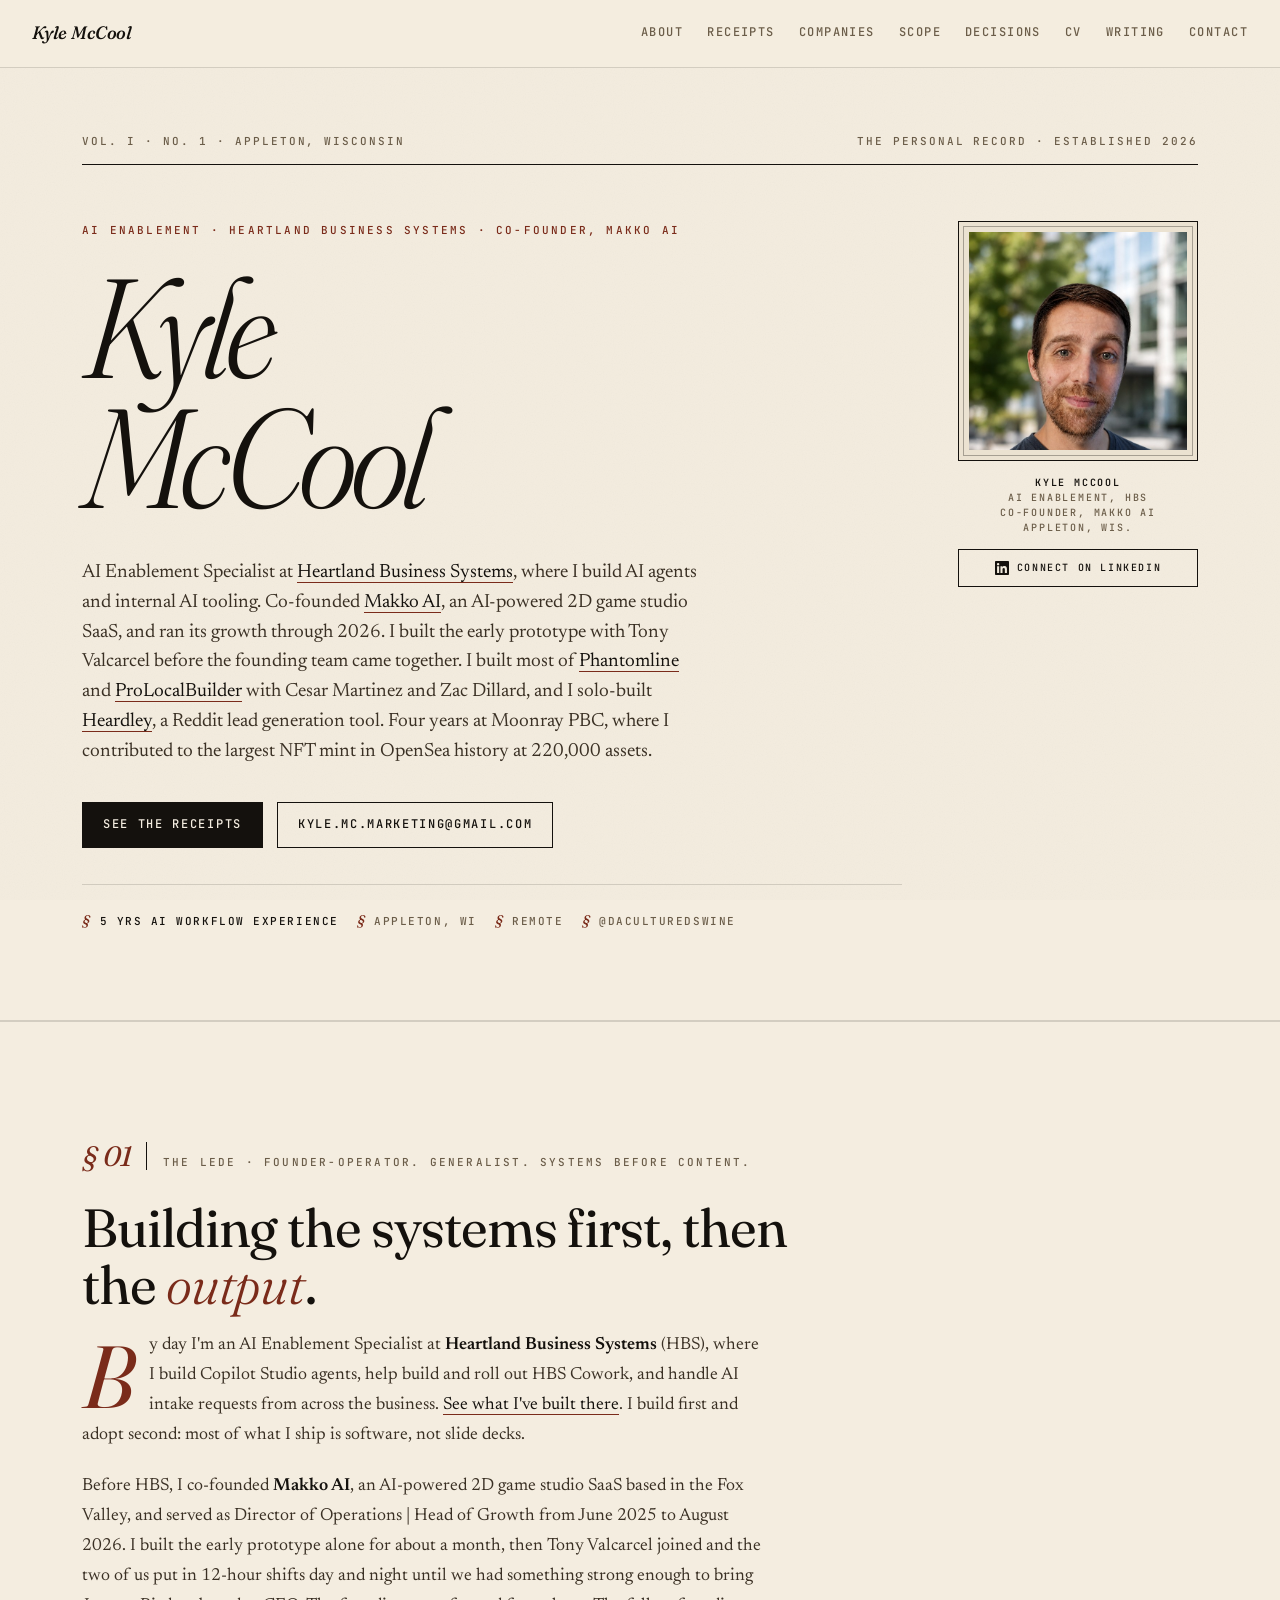
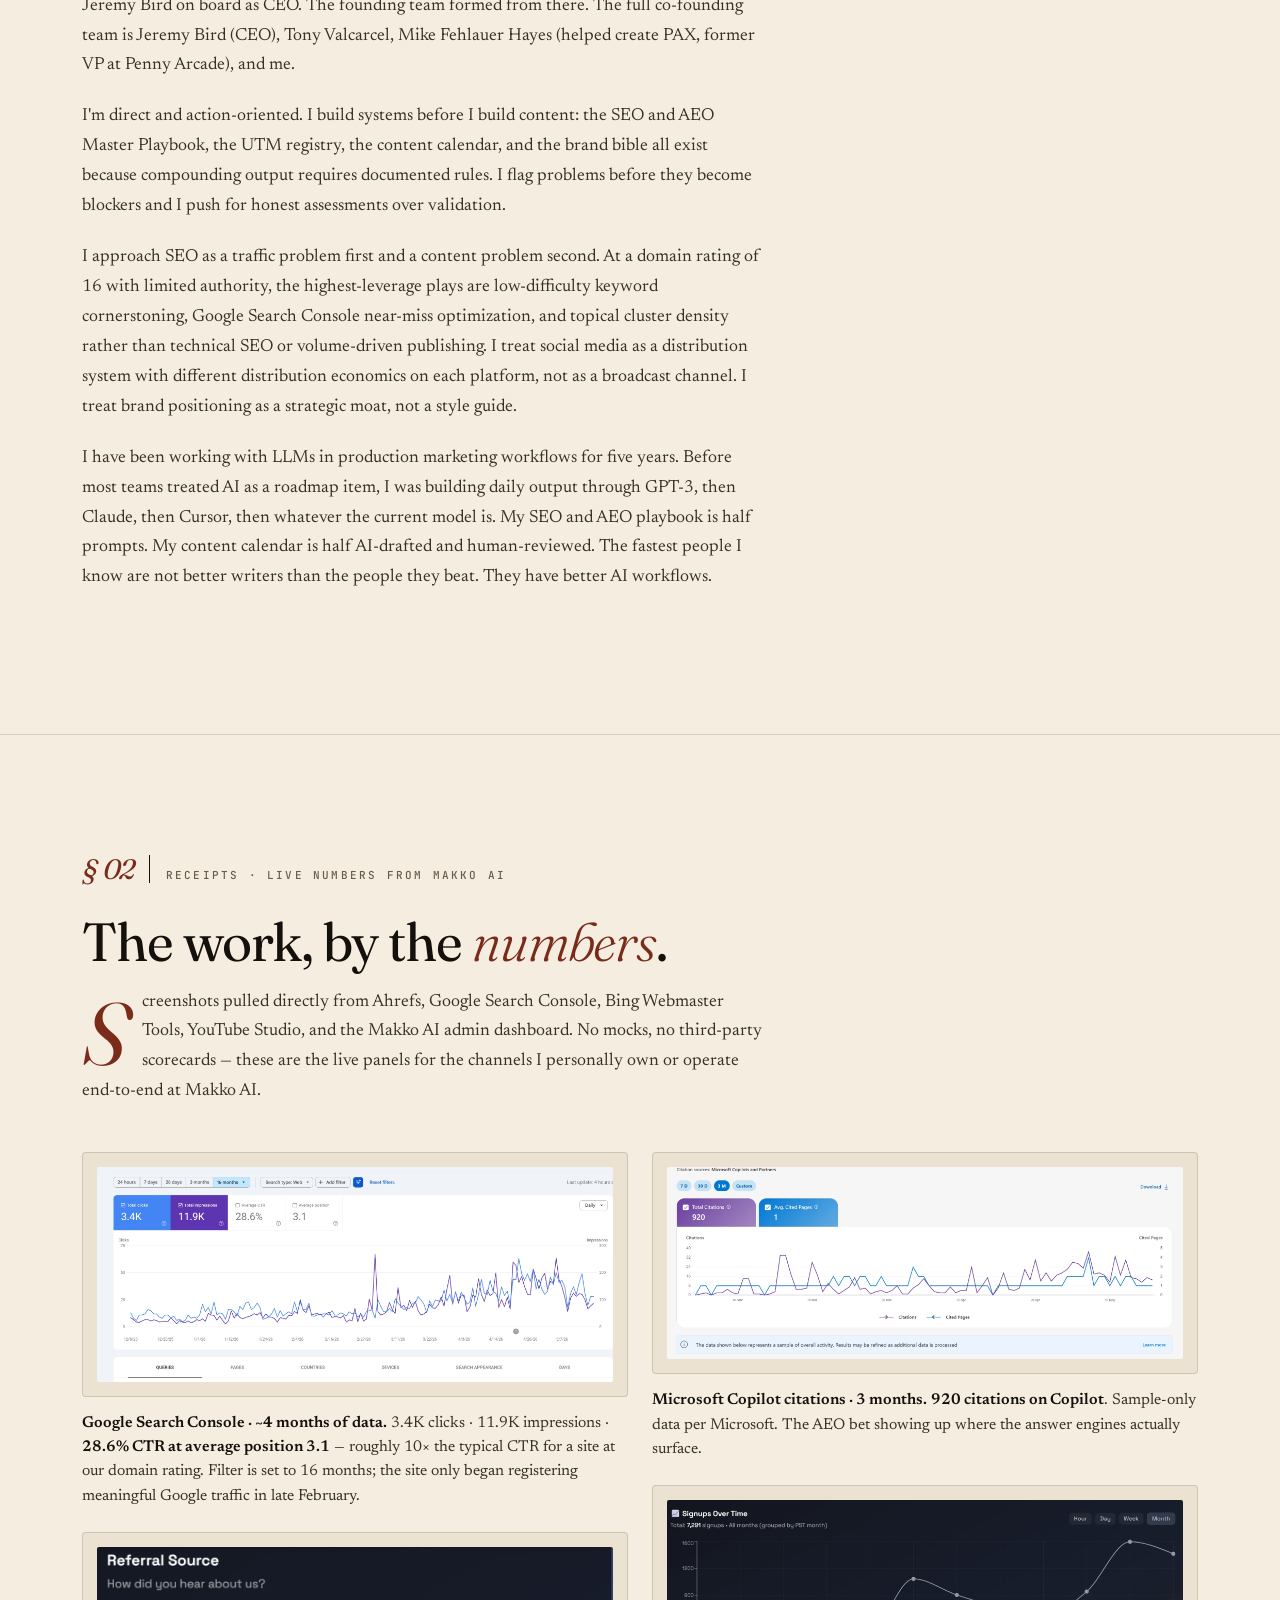
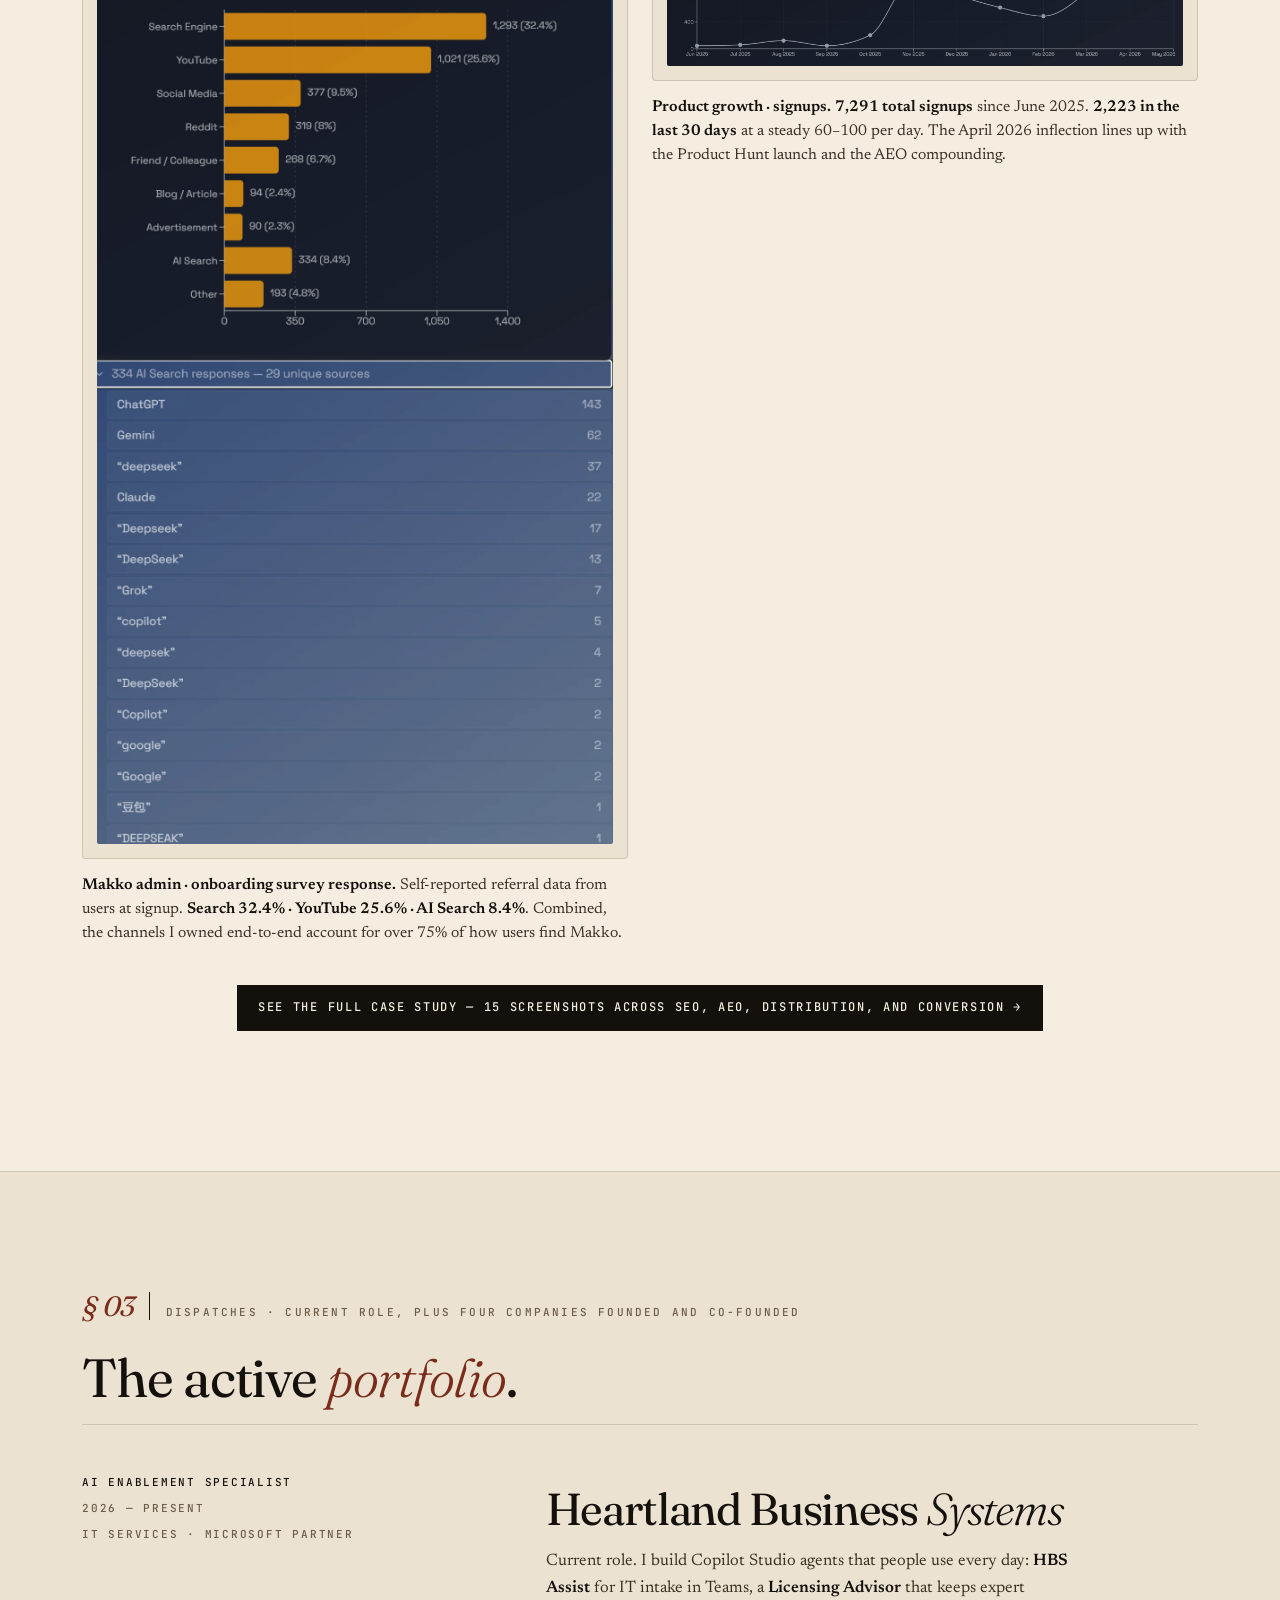
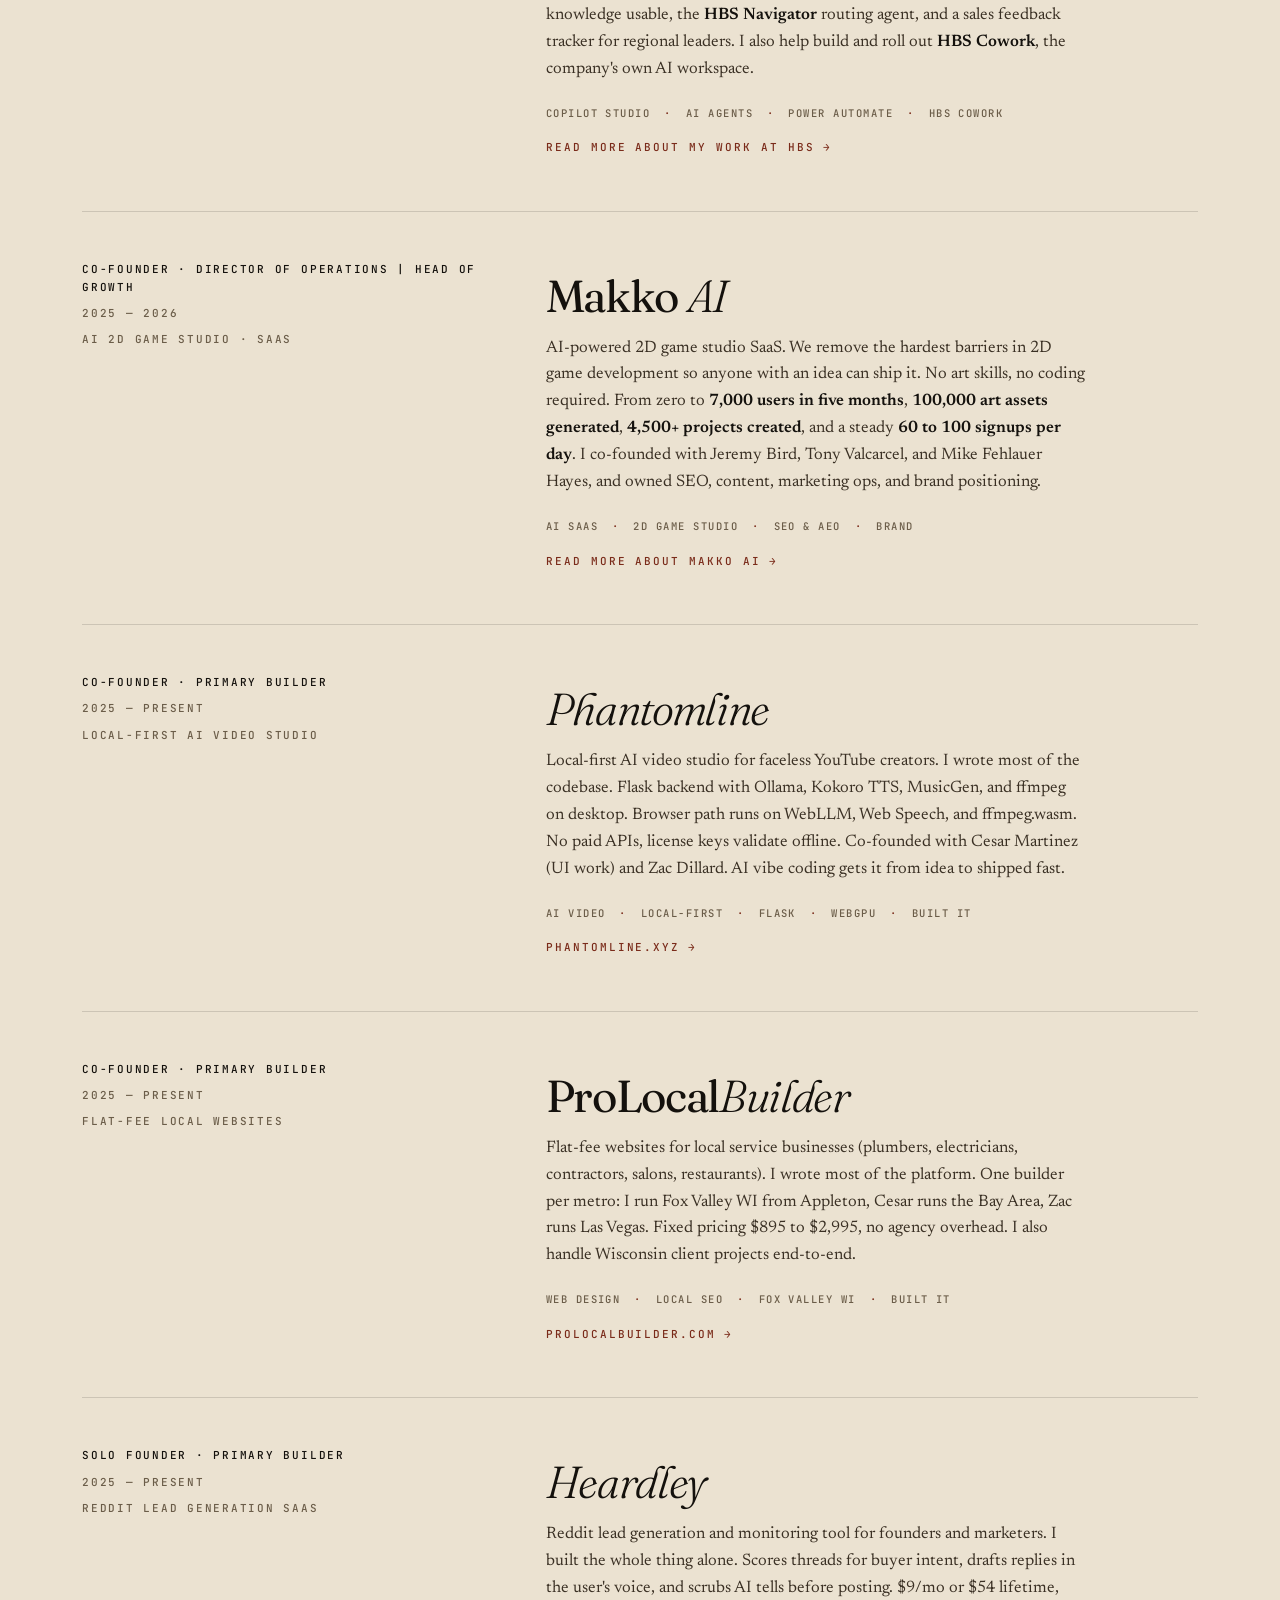
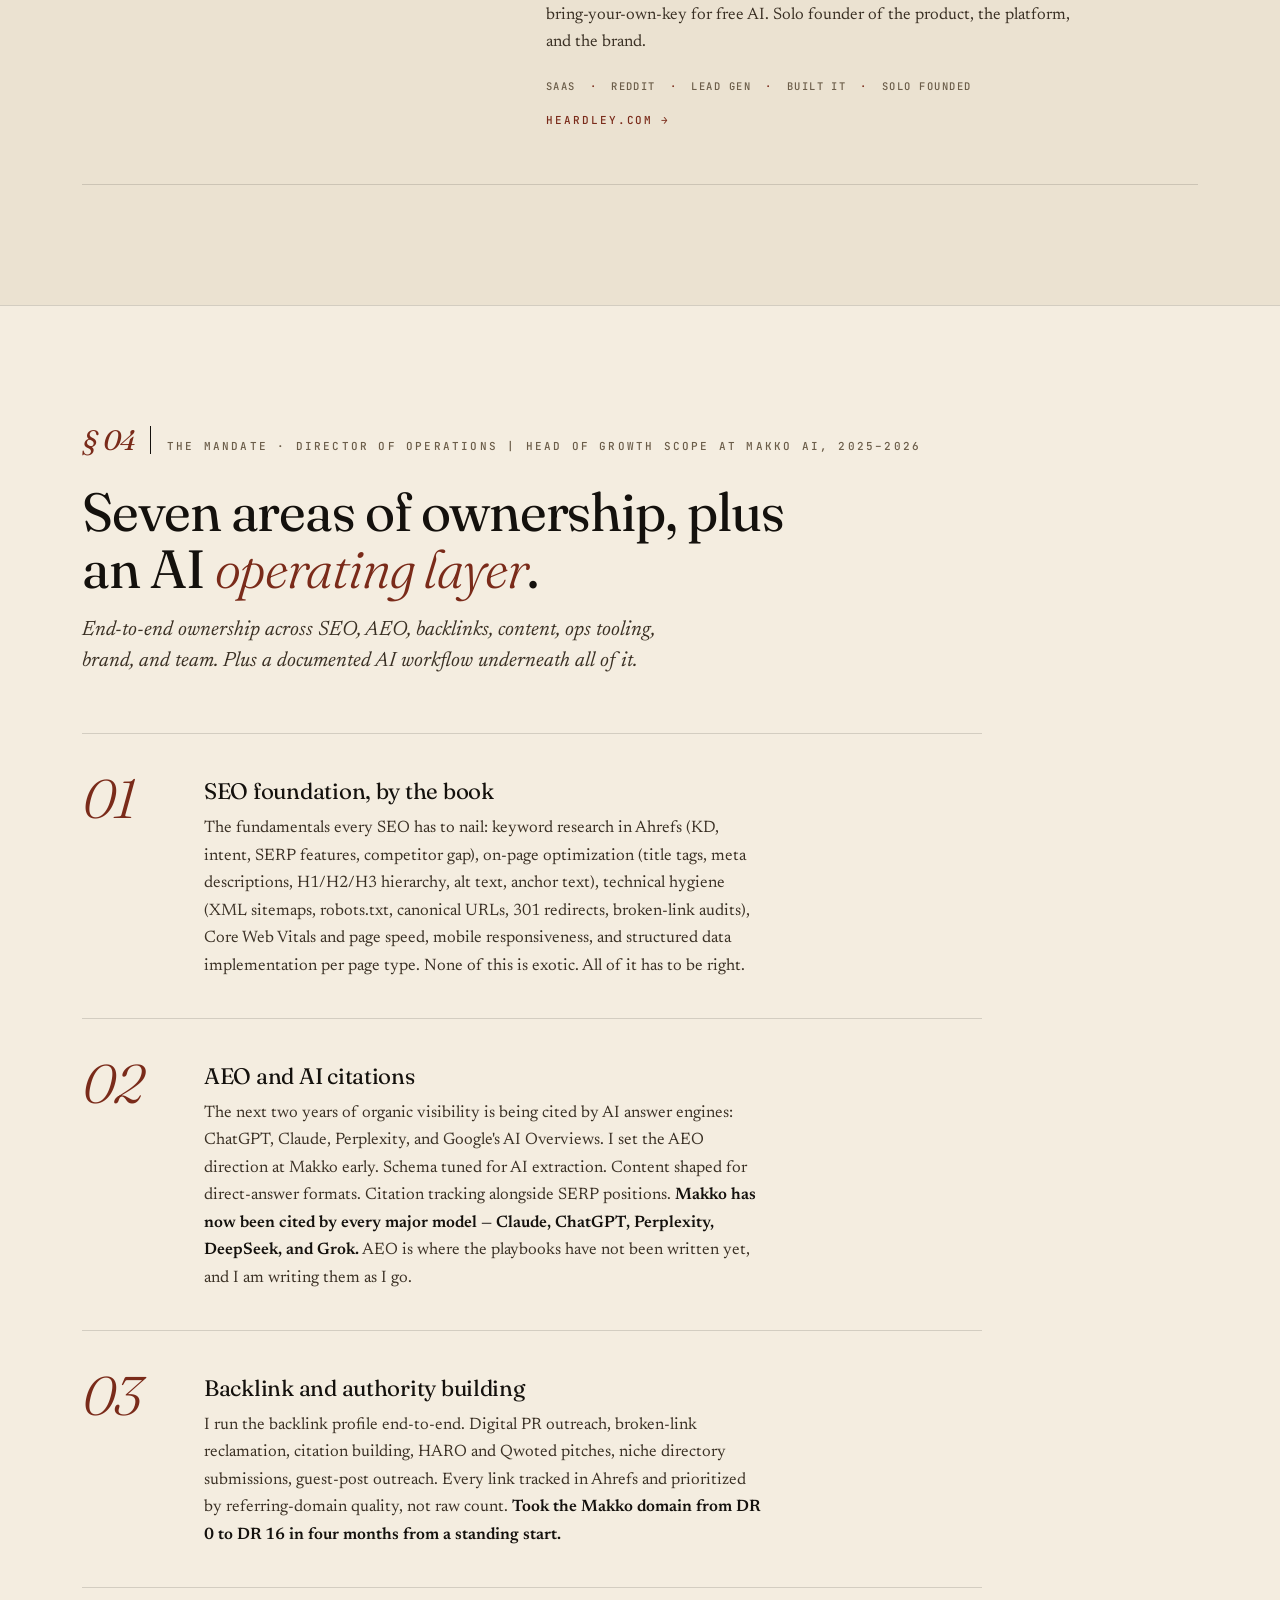
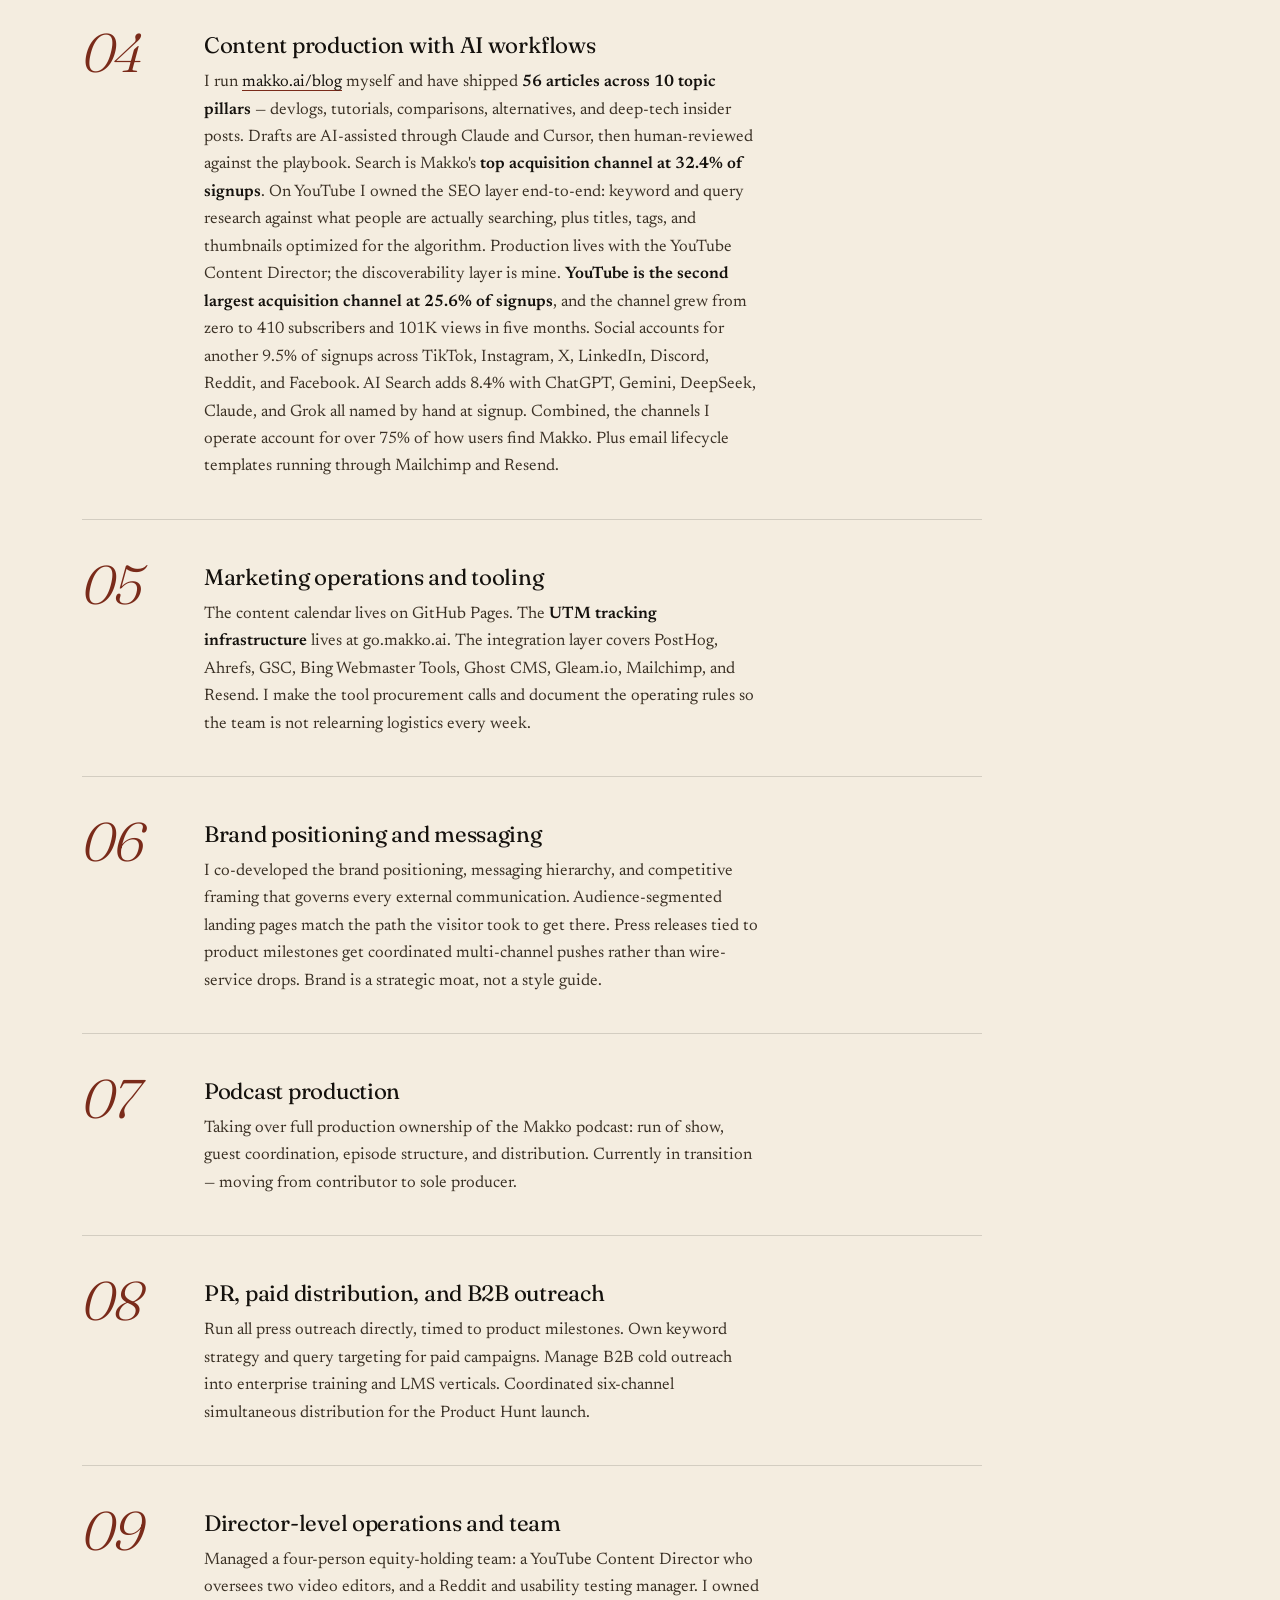
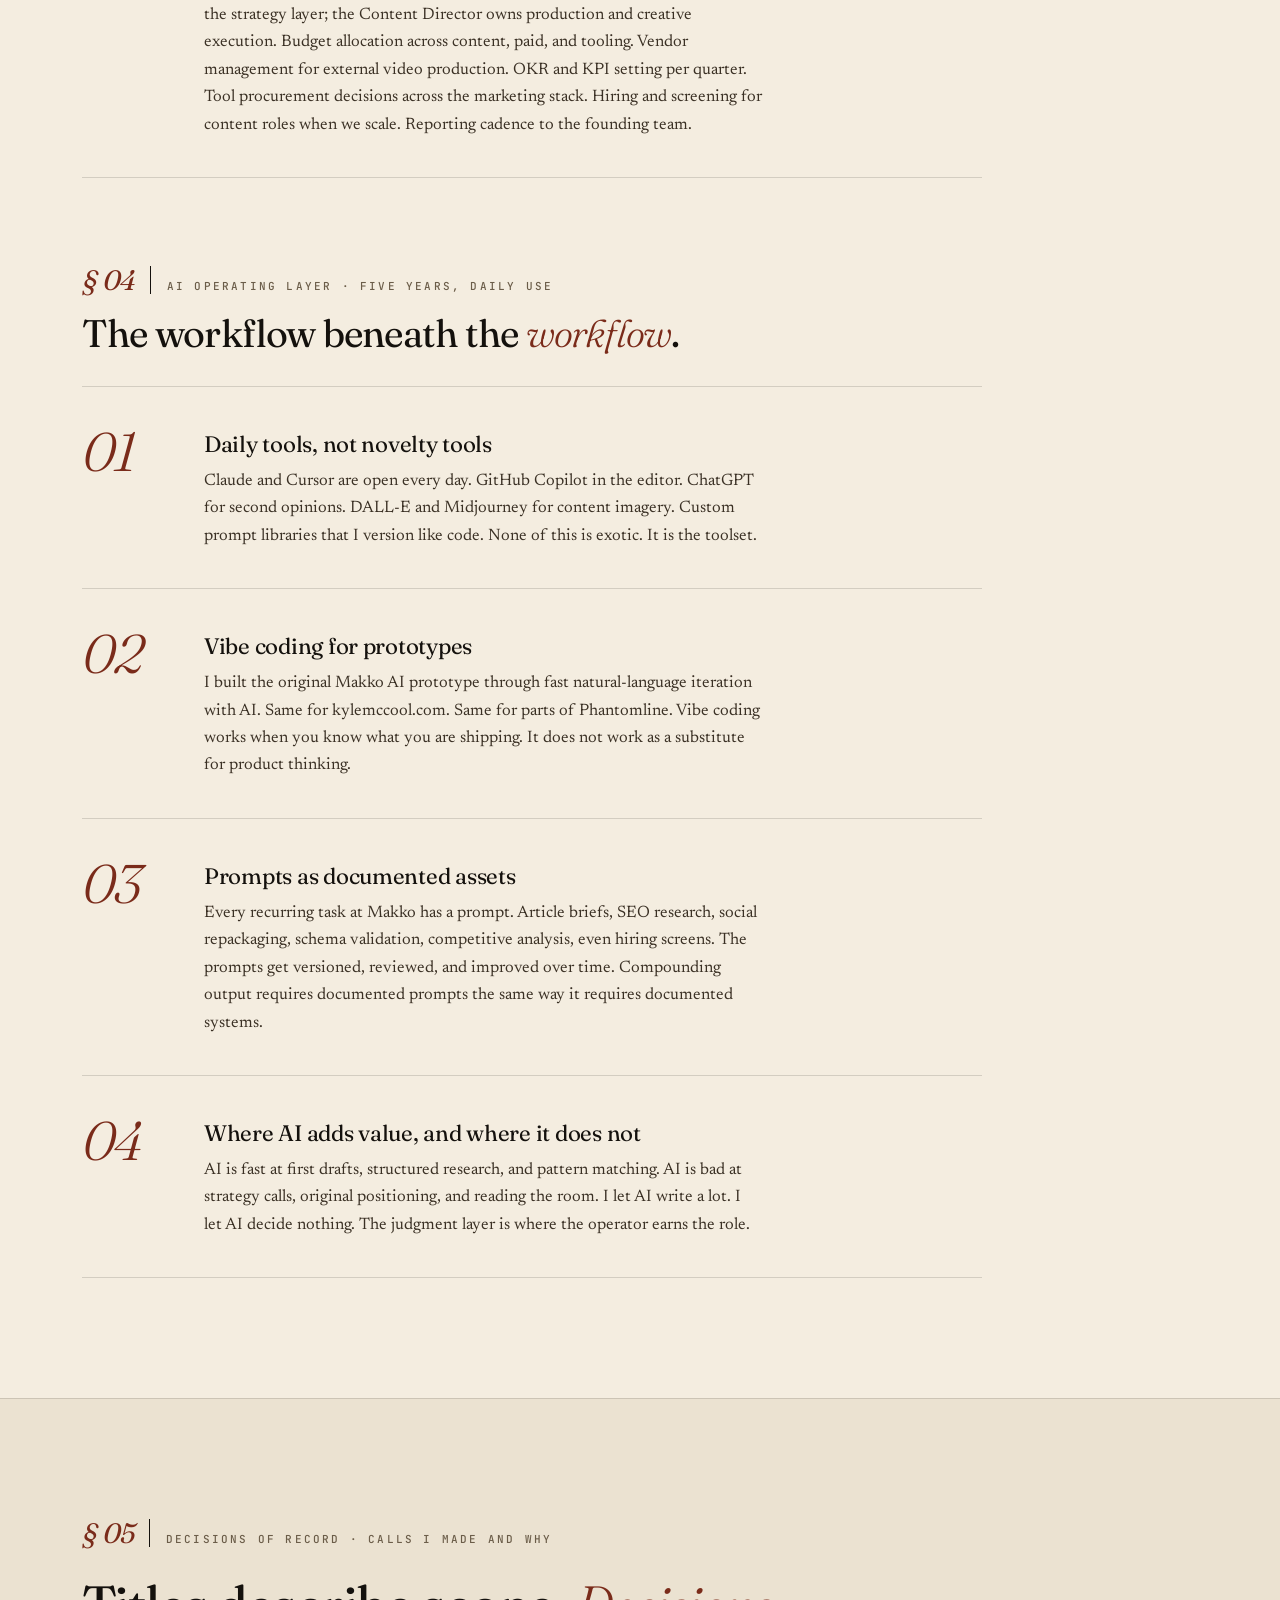
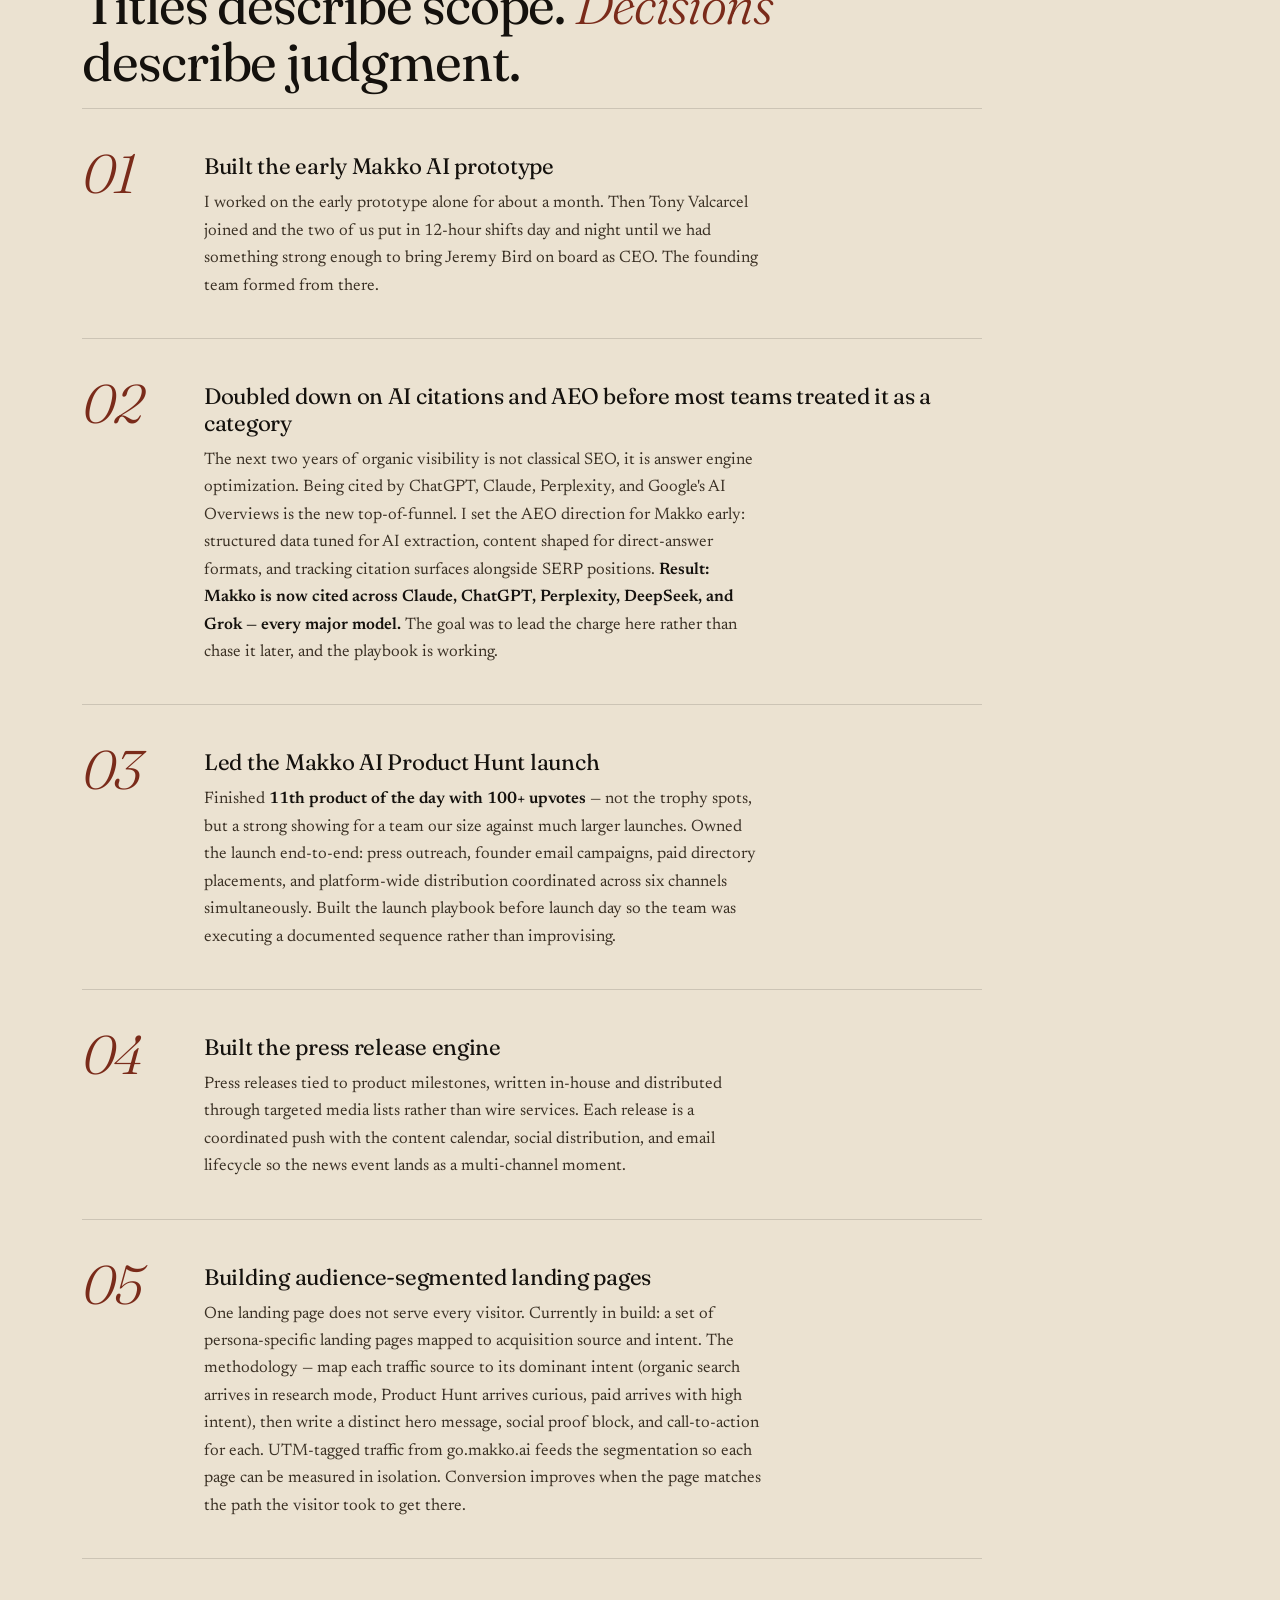
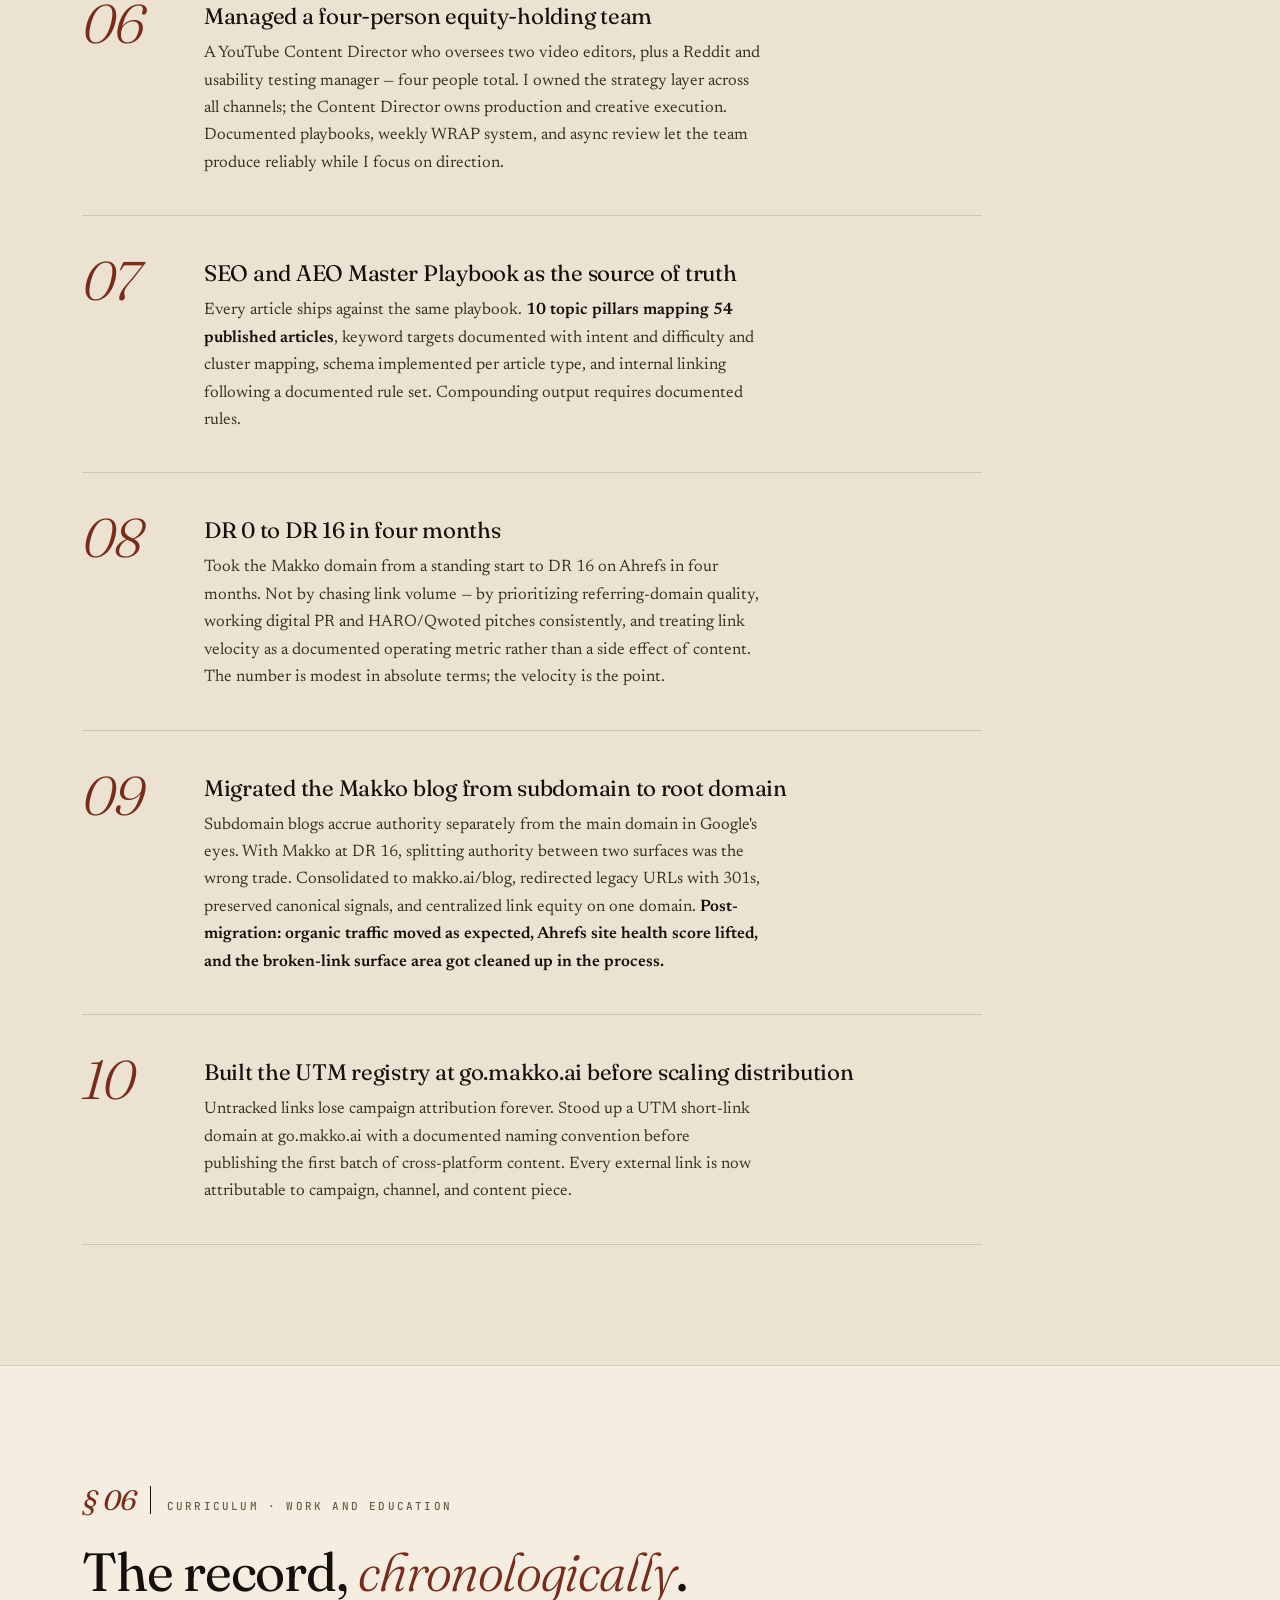
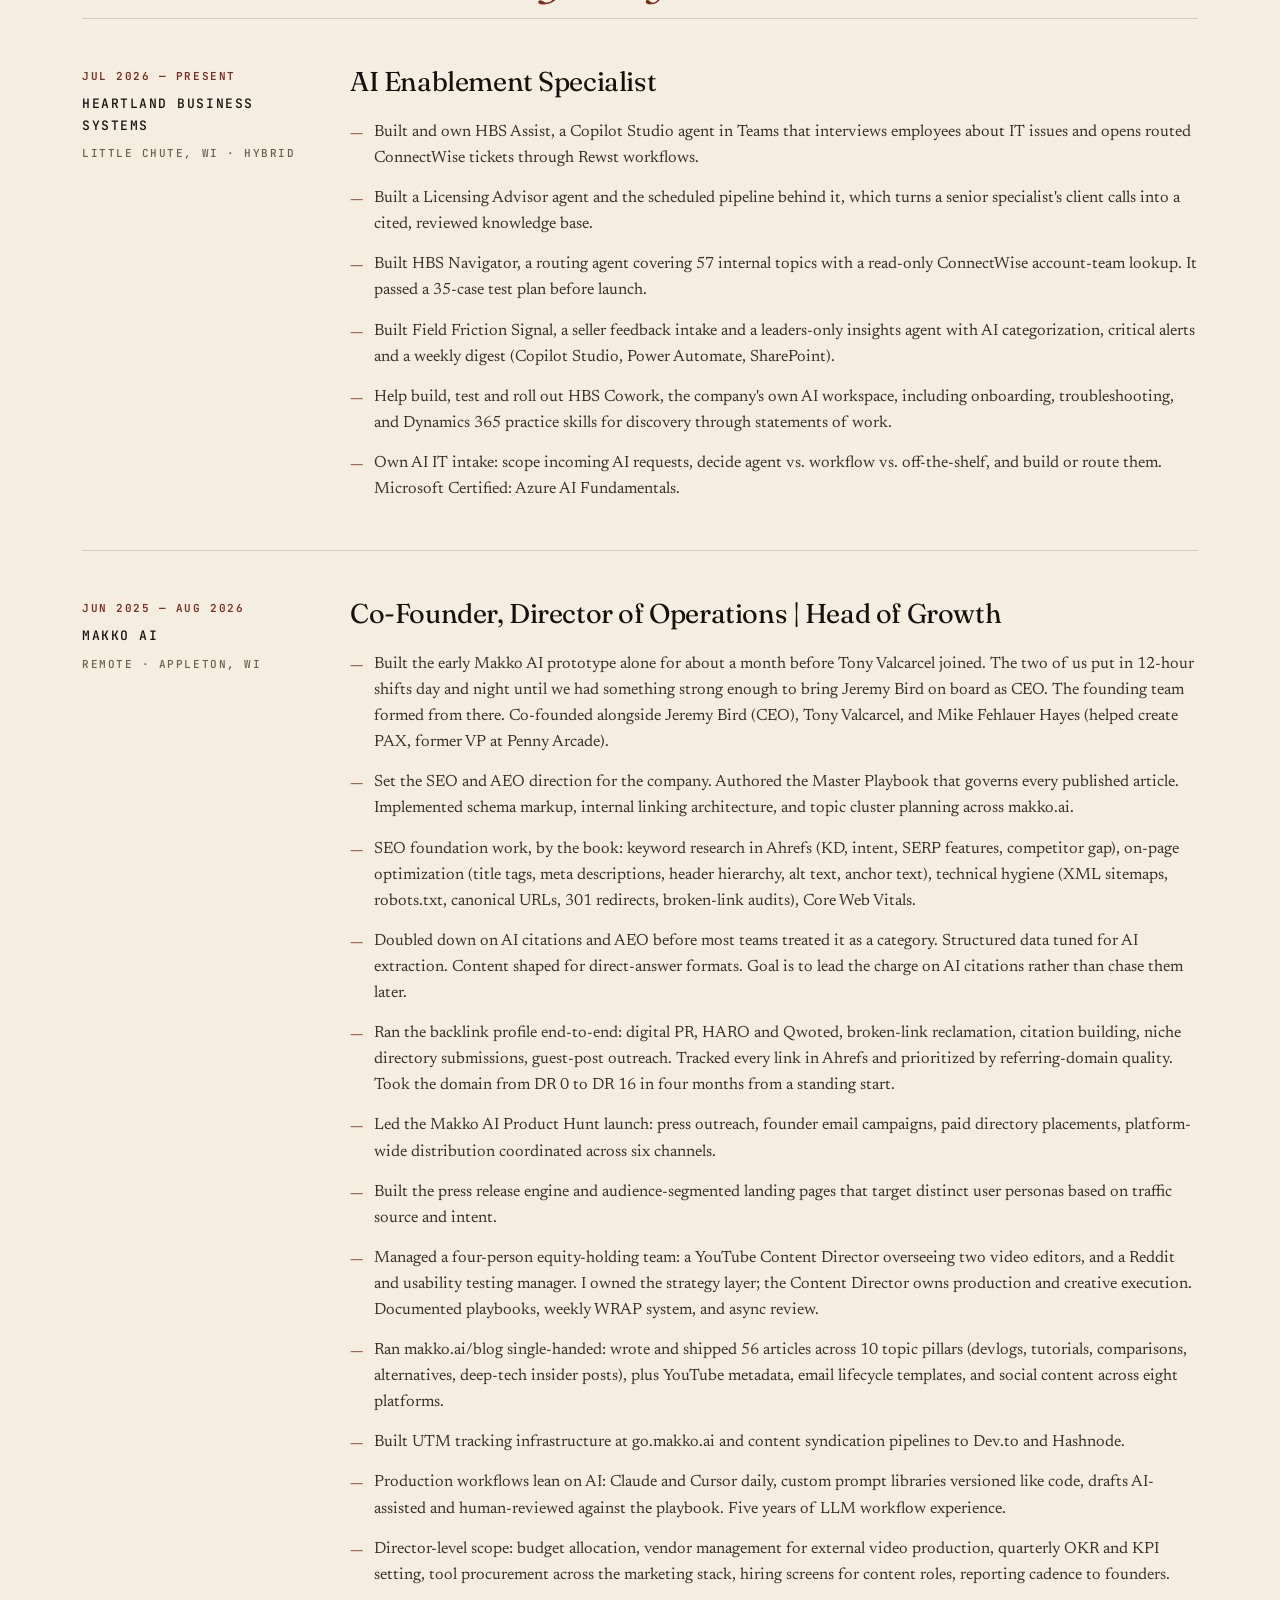
==== commit ba616b89: "Add HBS case study page; mark Makko as 2025-2026 Co-Authored-By: Claude Opus 5.5 <noreply@anthropic." ====
--- a/index.html
+++ b/index.html
@@ -45,12 +45,16 @@
   "givenName": "Kyle",
   "additionalName": "Anson",
   "familyName": "McCool",
-  "alternateName": ["Kyle Anson McCool", "Kyle A. McCool", "DaCulturedSwine"],
-  "jobTitle": ["AI Enablement Specialist", "Co-Founder, Makko AI"],
-  "description": "AI Enablement Specialist at Heartland Business Systems (HBS), building AI agents and internal AI tooling. Co-Founder and Director of Operations | Head of Growth at Makko AI, an AI-powered 2D game studio SaaS. Owns SEO, content strategy, marketing operations, and brand positioning. Co-founder of Phantomline (local-first AI video studio) and ProLocalBuilder (flat-fee local websites). Solo founder of Heardley (Reddit lead generation and monitoring tool for founders and marketers). Former marketing lead at Moonray PBC. Based in Appleton, Wisconsin.",
+  "alternateName": [
+    "Kyle Anson McCool",
+    "Kyle A. McCool",
+    "DaCulturedSwine"
+  ],
+  "jobTitle": "AI Enablement Specialist",
+  "description": "AI Enablement Specialist at Heartland Business Systems (HBS), building AI agents and internal AI tooling. Former Co-Founder and Director of Operations | Head of Growth at Makko AI (2025 to 2026), an AI-powered 2D game studio SaaS. Owns SEO, content strategy, marketing operations, and brand positioning. Co-founder of Phantomline (local-first AI video studio) and ProLocalBuilder (flat-fee local websites). Solo founder of Heardley (Reddit lead generation and monitoring tool for founders and marketers). Former marketing lead at Moonray PBC. Based in Appleton, Wisconsin.",
   "url": "https://kylemccool.com/",
   "image": "https://kylemccool.com/headshot.jpg",
-  "email": "kyle@makko.ai",
+  "email": "kyle.mc.marketing@gmail.com",
   "homeLocation": {
     "@type": "Place",
     "name": "Appleton, Wisconsin",
@@ -71,12 +75,6 @@
     },
     {
       "@type": "Organization",
-      "name": "Makko AI",
-      "url": "https://makko.ai",
-      "description": "AI-powered 2D game studio SaaS"
-    },
-    {
-      "@type": "Organization",
       "name": "Heardley",
       "url": "https://heardley.com",
       "description": "Reddit lead generation and monitoring tool for founders and marketers"
@@ -97,6 +95,12 @@
   "alumniOf": [
     {
       "@type": "Organization",
+      "name": "Makko AI",
+      "url": "https://makko.ai",
+      "description": "AI-powered 2D game studio SaaS"
+    },
+    {
+      "@type": "Organization",
       "name": "Moonray PBC",
       "description": "Web3 gaming company"
     },
@@ -110,33 +114,43 @@
       "@type": "Person",
       "name": "Jeremy Bird",
       "jobTitle": "Co-Founder, CEO at Makko AI",
-      "sameAs": ["https://www.linkedin.com/in/jerebird/"]
+      "sameAs": [
+        "https://www.linkedin.com/in/jerebird/"
+      ]
     },
     {
       "@type": "Person",
       "name": "Anthony Valcarcel",
       "alternateName": "Tony Valcarcel",
       "jobTitle": "Co-Founder at Makko AI",
-      "sameAs": ["https://www.linkedin.com/in/anthonyvalcarcel/"]
+      "sameAs": [
+        "https://www.linkedin.com/in/anthonyvalcarcel/"
+      ]
     },
     {
       "@type": "Person",
       "name": "Mike Fehlauer Hayes",
       "jobTitle": "Co-Founder at Makko AI",
       "description": "Co-founder of Makko AI. Helped create PAX. Former Vice President at Penny Arcade.",
-      "sameAs": ["https://www.linkedin.com/in/mfehlauer/"]
+      "sameAs": [
+        "https://www.linkedin.com/in/mfehlauer/"
+      ]
     },
     {
       "@type": "Person",
       "name": "Cesar Martinez",
       "jobTitle": "Co-Founder at Phantomline and ProLocalBuilder",
-      "sameAs": ["https://x.com/100xCesar"]
+      "sameAs": [
+        "https://x.com/100xCesar"
+      ]
     },
     {
       "@type": "Person",
       "name": "Zac Dillard",
       "jobTitle": "Co-Founder at Phantomline and ProLocalBuilder",
-      "sameAs": ["https://www.linkedin.com/in/zac-dillard-497604227/"]
+      "sameAs": [
+        "https://www.linkedin.com/in/zac-dillard-497604227/"
+      ]
     }
   ],
   "knowsAbout": [
@@ -219,7 +233,7 @@
       "name": "Who is Kyle McCool?",
       "acceptedAnswer": {
         "@type": "Answer",
-        "text": "Kyle McCool is an AI builder and founder-operator based in Appleton, Wisconsin. He is an AI Enablement Specialist at Heartland Business Systems (HBS), where he builds AI agents and internal AI tooling, and Co-Founder of Makko AI, an AI-powered 2D game studio SaaS. He also co-founded Phantomline (local-first AI video studio) and ProLocalBuilder (flat-fee local websites) with Cesar Martinez and Zac Dillard, and is the solo founder of Heardley, a Reddit lead generation and monitoring tool for founders and marketers. Previously Marketing Manager at Moonray PBC, where he contributed to the largest NFT mint in OpenSea history at 220,000 assets."
+        "text": "Kyle McCool is an AI builder and founder-operator based in Appleton, Wisconsin. He is an AI Enablement Specialist at Heartland Business Systems (HBS), where he builds AI agents and internal AI tooling. He co-founded Makko AI, an AI-powered 2D game studio SaaS, and ran its growth and operations from 2025 to 2026. He also co-founded Phantomline (local-first AI video studio) and ProLocalBuilder (flat-fee local websites) with Cesar Martinez and Zac Dillard, and is the solo founder of Heardley, a Reddit lead generation and monitoring tool for founders and marketers. Previously Marketing Manager at Moonray PBC, where he contributed to the largest NFT mint in OpenSea history at 220,000 assets."
       }
     },
     {
@@ -227,7 +241,7 @@
       "name": "What does Kyle McCool do for work?",
       "acceptedAnswer": {
         "@type": "Answer",
-        "text": "Since July 2026, Kyle McCool has been an AI Enablement Specialist at Heartland Business Systems (HBS), building AI agents, contributing to the company's internal AI platform, and handling AI intake requests across the business. He is also Co-Founder and Director of Operations | Head of Growth at Makko AI, where his scope spans technical SEO, AEO (Answer Engine Optimization), AI workflows, content strategy, backlink and authority building, marketing operations, brand positioning, and director-level operations including budget allocation, vendor management, OKR setting, and direct management of two marketers. He also writes most of the code for his other companies — Phantomline, ProLocalBuilder, and Heardley (which he solo-built end to end)."
+        "text": "Since July 2026, Kyle McCool has been an AI Enablement Specialist at Heartland Business Systems (HBS), building AI agents, helping build HBS Cowork (the company's own AI workspace), and handling AI intake requests across the business. Before that he was Co-Founder and Director of Operations | Head of Growth at Makko AI (June 2025 to August 2026), where his scope spanned technical SEO, AEO (Answer Engine Optimization), AI workflows, content strategy, backlink and authority building, marketing operations, brand positioning, and director-level operations including budget allocation, vendor management, OKR setting, and direct management of two marketers. He also writes most of the code for his other companies — Phantomline, ProLocalBuilder, and Heardley (which he solo-built end to end)."
       }
     },
     {
@@ -267,7 +281,7 @@
       "name": "How can I contact Kyle McCool?",
       "acceptedAnswer": {
         "@type": "Answer",
-        "text": "Best contact is email at kyle@makko.ai. Kyle is also reachable on LinkedIn at linkedin.com/in/kyle-m-34a550225, on X (Twitter) as @DaCulturedSwine, on GitHub as Kyle-McCool, and on Product Hunt as @kyle_mccool_makko_ai."
+        "text": "Best contact is email at kyle.mc.marketing@gmail.com. Kyle is also reachable on LinkedIn at linkedin.com/in/kyle-m-34a550225, on X (Twitter) as @DaCulturedSwine, on GitHub as Kyle-McCool, and on Product Hunt as @kyle_mccool_makko_ai."
       }
     }
   ]
@@ -303,7 +317,7 @@
       <div class="hero-left">
         <div class="hero-eyebrow">AI Enablement · Heartland Business Systems · Co-Founder, Makko AI</div>
         <h1 class="hero-name">Kyle<br/>McCool</h1>
-        <p class="hero-tagline">AI Enablement Specialist at <a href="https://www.hbs.net">Heartland Business Systems</a>, where I build AI agents and internal AI tooling. Co-Founder of <a href="https://makko.ai">Makko AI</a>, an AI-powered 2D game studio SaaS. I built the early prototype with Tony Valcarcel before the founding team came together. I built most of <a href="https://phantomline.xyz">Phantomline</a> and <a href="https://prolocalbuilder.com">ProLocalBuilder</a> with Cesar Martinez and Zac Dillard, and I solo-built <a href="https://heardley.com">Heardley</a>, a Reddit lead generation tool. Four years at Moonray PBC, where I contributed to the largest NFT mint in OpenSea history at 220,000 assets.</p>
+        <p class="hero-tagline">AI Enablement Specialist at <a href="https://www.hbs.net">Heartland Business Systems</a>, where I build AI agents and internal AI tooling. Co-founded <a href="https://makko.ai">Makko AI</a>, an AI-powered 2D game studio SaaS, and ran its growth through 2026. I built the early prototype with Tony Valcarcel before the founding team came together. I built most of <a href="https://phantomline.xyz">Phantomline</a> and <a href="https://prolocalbuilder.com">ProLocalBuilder</a> with Cesar Martinez and Zac Dillard, and I solo-built <a href="https://heardley.com">Heardley</a>, a Reddit lead generation tool. Four years at Moonray PBC, where I contributed to the largest NFT mint in OpenSea history at 220,000 assets.</p>
 
         <div class="hero-ctas">
           <a class="btn btn-primary" href="#receipts">See the receipts</a>
@@ -337,8 +351,8 @@
     <div class="section-label">The Lede · Founder-operator. Generalist. Systems before content.</div>
     <h2>Building the systems first, then the <em>output</em>.</h2>
     <div class="prose">
-      <p>By day I'm an AI Enablement Specialist at <strong>Heartland Business Systems</strong> (HBS), where I build AI agents, contribute to the company's internal AI platform, and handle AI intake requests from across the business. I build first and adopt second: most of what I ship is software, not slide decks.</p>
-      <p>I'm also Kyle McCool, Co-Founder and Director of Operations | Head of Growth at <strong>Makko AI</strong>, an AI-powered 2D game studio SaaS based in the Fox Valley. I built the early prototype alone for about a month, then Tony Valcarcel joined and the two of us put in 12-hour shifts day and night until we had something strong enough to bring Jeremy Bird on board as CEO. The founding team formed from there. The full co-founding team is Jeremy Bird (CEO), Tony Valcarcel, Mike Fehlauer Hayes (helped create PAX, former VP at Penny Arcade), and me.</p>
+      <p>By day I'm an AI Enablement Specialist at <strong>Heartland Business Systems</strong> (HBS), where I build Copilot Studio agents, help build and roll out HBS Cowork, and handle AI intake requests from across the business. <a href="/work/hbs">See what I've built there</a>. I build first and adopt second: most of what I ship is software, not slide decks.</p>
+      <p>Before HBS, I co-founded <strong>Makko AI</strong>, an AI-powered 2D game studio SaaS based in the Fox Valley, and served as Director of Operations | Head of Growth from June 2025 to August 2026. I built the early prototype alone for about a month, then Tony Valcarcel joined and the two of us put in 12-hour shifts day and night until we had something strong enough to bring Jeremy Bird on board as CEO. The founding team formed from there. The full co-founding team is Jeremy Bird (CEO), Tony Valcarcel, Mike Fehlauer Hayes (helped create PAX, former VP at Penny Arcade), and me.</p>
       <p>I'm direct and action-oriented. I build systems before I build content: the SEO and AEO Master Playbook, the UTM registry, the content calendar, and the brand bible all exist because compounding output requires documented rules. I flag problems before they become blockers and I push for honest assessments over validation.</p>
       <p>I approach SEO as a traffic problem first and a content problem second. At a domain rating of 16 with limited authority, the highest-leverage plays are low-difficulty keyword cornerstoning, Google Search Console near-miss optimization, and topical cluster density rather than technical SEO or volume-driven publishing. I treat social media as a distribution system with different distribution economics on each platform, not as a broadcast channel. I treat brand positioning as a strategic moat, not a style guide.</p>
       <p>I have been working with LLMs in production marketing workflows for five years. Before most teams treated AI as a roadmap item, I was building daily output through GPT-3, then Claude, then Cursor, then whatever the current model is. My SEO and AEO playbook is half prompts. My content calendar is half AI-drafted and human-reviewed. The fastest people I know are not better writers than the people they beat. They have better AI workflows.</p>
@@ -367,7 +381,7 @@
         <figure class="case-study-figure">
           <img src="/images/makko-referral-source.png" alt="Makko AI onboarding survey: How did you hear about us? Search Engine 1,293 (32.4%), YouTube 1,021 (25.6%), Social Media 377 (9.5%), Reddit 319 (8%), Friend/Colleague 268 (6.7%), AI Search 334 (8.4%), with 334 AI Search responses across 29 unique sources — ChatGPT 143, Gemini 62, DeepSeek ~67 across spellings, Claude 22, Grok 7, Copilot 7" loading="lazy" />
         </figure>
-        <p><strong>Makko admin · onboarding survey response.</strong> Self-reported referral data from users at signup. <strong>Search 32.4% · YouTube 25.6% · AI Search 8.4%</strong>. Combined, the channels I own end-to-end account for over 75% of how users find Makko.</p>
+        <p><strong>Makko admin · onboarding survey response.</strong> Self-reported referral data from users at signup. <strong>Search 32.4% · YouTube 25.6% · AI Search 8.4%</strong>. Combined, the channels I owned end-to-end account for over 75% of how users find Makko.</p>
       </div>
 
       <div class="case-study-item">
@@ -394,19 +408,35 @@
 
 <section id="dispatches" class="section section-alt reveal">
   <div class="container">
-    <div class="section-label">Dispatches · Four companies, founded and co-founded</div>
+    <div class="section-label">Dispatches · Current role, plus four companies founded and co-founded</div>
     <h2>The active <em>portfolio</em>.</h2>
 
     <div class="dispatch-grid">
+      <a class="dispatch" href="/work/hbs">
+        <div class="dispatch-meta">
+          <span class="dispatch-meta-role">AI Enablement Specialist</span>
+          <span>2026 — Present</span>
+          <span>IT Services · Microsoft Partner</span>
+        </div>
+        <div class="dispatch-body">
+          <h3 class="dispatch-title">Heartland Business <em>Systems</em></h3>
+          <p class="dispatch-desc">Current role. I build Copilot Studio agents that people use every day: <strong>HBS Assist</strong> for IT intake in Teams, a <strong>Licensing Advisor</strong> that keeps expert knowledge usable, the <strong>HBS Navigator</strong> routing agent, and a sales feedback tracker for regional leaders. I also help build and roll out <strong>HBS Cowork</strong>, the company's own AI workspace.</p>
+          <div class="dispatch-tags">
+            <span>Copilot Studio</span><span>AI Agents</span><span>Power Automate</span><span>HBS Cowork</span>
+          </div>
+          <div class="dispatch-link">Read more about my work at HBS</div>
+        </div>
+      </a>
+
       <a class="dispatch" href="/work/makko-ai">
         <div class="dispatch-meta">
           <span class="dispatch-meta-role">Co-Founder · Director of Operations | Head of Growth</span>
-          <span>2025 — Present</span>
+          <span>2025 — 2026</span>
           <span>AI 2D Game Studio · SaaS</span>
         </div>
         <div class="dispatch-body">
           <h3 class="dispatch-title">Makko <em>AI</em></h3>
-          <p class="dispatch-desc">AI-powered 2D game studio SaaS. We remove the hardest barriers in 2D game development so anyone with an idea can ship it. No art skills, no coding required. From zero to <strong>7,000 users in five months</strong>, <strong>100,000 art assets generated</strong>, <strong>4,500+ projects created</strong>, and a steady <strong>60 to 100 signups per day</strong>. I co-founded with Jeremy Bird, Tony Valcarcel, and Mike Fehlauer Hayes, and own SEO, content, marketing ops, and brand positioning.</p>
+          <p class="dispatch-desc">AI-powered 2D game studio SaaS. We remove the hardest barriers in 2D game development so anyone with an idea can ship it. No art skills, no coding required. From zero to <strong>7,000 users in five months</strong>, <strong>100,000 art assets generated</strong>, <strong>4,500+ projects created</strong>, and a steady <strong>60 to 100 signups per day</strong>. I co-founded with Jeremy Bird, Tony Valcarcel, and Mike Fehlauer Hayes, and owned SEO, content, marketing ops, and brand positioning.</p>
           <div class="dispatch-tags">
             <span>AI SaaS</span><span>2D Game Studio</span><span>SEO & AEO</span><span>Brand</span>
           </div>
@@ -467,7 +497,7 @@
 
 <section id="mandate" class="section reveal">
   <div class="container">
-    <div class="section-label">The Mandate · Director of Operations | Head of Growth scope at Makko AI</div>
+    <div class="section-label">The Mandate · Director of Operations | Head of Growth scope at Makko AI, 2025–2026</div>
     <h2>Seven areas of ownership, plus an AI <em>operating layer</em>.</h2>
     <p class="section-lede">End-to-end ownership across SEO, AEO, backlinks, content, ops tooling, brand, and team. Plus a documented AI workflow underneath all of it.</p>
 
@@ -493,7 +523,7 @@
       <li class="editorial-item">
         <div>
           <h3>Content production with AI workflows</h3>
-          <p>I run <a href="https://makko.ai/blog">makko.ai/blog</a> myself and have shipped <strong>56 articles across 10 topic pillars</strong> — devlogs, tutorials, comparisons, alternatives, and deep-tech insider posts. Drafts are AI-assisted through Claude and Cursor, then human-reviewed against the playbook. Search is Makko's <strong>top acquisition channel at 32.4% of signups</strong>. On YouTube I own the SEO layer end-to-end: keyword and query research against what people are actually searching, plus titles, tags, and thumbnails optimized for the algorithm. Production lives with the YouTube Content Director; the discoverability layer is mine. <strong>YouTube is the second largest acquisition channel at 25.6% of signups</strong>, and the channel grew from zero to 410 subscribers and 101K views in five months. Social accounts for another 9.5% of signups across TikTok, Instagram, X, LinkedIn, Discord, Reddit, and Facebook. AI Search adds 8.4% with ChatGPT, Gemini, DeepSeek, Claude, and Grok all named by hand at signup. Combined, the channels I operate account for over 75% of how users find Makko. Plus email lifecycle templates running through Mailchimp and Resend.</p>
+          <p>I run <a href="https://makko.ai/blog">makko.ai/blog</a> myself and have shipped <strong>56 articles across 10 topic pillars</strong> — devlogs, tutorials, comparisons, alternatives, and deep-tech insider posts. Drafts are AI-assisted through Claude and Cursor, then human-reviewed against the playbook. Search is Makko's <strong>top acquisition channel at 32.4% of signups</strong>. On YouTube I owned the SEO layer end-to-end: keyword and query research against what people are actually searching, plus titles, tags, and thumbnails optimized for the algorithm. Production lives with the YouTube Content Director; the discoverability layer is mine. <strong>YouTube is the second largest acquisition channel at 25.6% of signups</strong>, and the channel grew from zero to 410 subscribers and 101K views in five months. Social accounts for another 9.5% of signups across TikTok, Instagram, X, LinkedIn, Discord, Reddit, and Facebook. AI Search adds 8.4% with ChatGPT, Gemini, DeepSeek, Claude, and Grok all named by hand at signup. Combined, the channels I operate account for over 75% of how users find Makko. Plus email lifecycle templates running through Mailchimp and Resend.</p>
         </div>
       </li>
       <li class="editorial-item">
@@ -523,7 +553,7 @@
       <li class="editorial-item">
         <div>
           <h3>Director-level operations and team</h3>
-          <p>Manage a four-person equity-holding team: a YouTube Content Director who oversees two video editors, and a Reddit and usability testing manager. I own the strategy layer; the Content Director owns production and creative execution. Budget allocation across content, paid, and tooling. Vendor management for external video production. OKR and KPI setting per quarter. Tool procurement decisions across the marketing stack. Hiring and screening for content roles when we scale. Reporting cadence to the founding team.</p>
+          <p>Managed a four-person equity-holding team: a YouTube Content Director who oversees two video editors, and a Reddit and usability testing manager. I owned the strategy layer; the Content Director owns production and creative execution. Budget allocation across content, paid, and tooling. Vendor management for external video production. OKR and KPI setting per quarter. Tool procurement decisions across the marketing stack. Hiring and screening for content roles when we scale. Reporting cadence to the founding team.</p>
         </div>
       </li>
     </ol>
@@ -600,8 +630,8 @@
       </li>
       <li class="editorial-item">
         <div>
-          <h3>Manage a four-person equity-holding team</h3>
-          <p>A YouTube Content Director who oversees two video editors, plus a Reddit and usability testing manager — four people total. I own the strategy layer across all channels; the Content Director owns production and creative execution. Documented playbooks, weekly WRAP system, and async review let the team produce reliably while I focus on direction.</p>
+          <h3>Managed a four-person equity-holding team</h3>
+          <p>A YouTube Content Director who oversees two video editors, plus a Reddit and usability testing manager — four people total. I owned the strategy layer across all channels; the Content Director owns production and creative execution. Documented playbooks, weekly WRAP system, and async review let the team produce reliably while I focus on direction.</p>
         </div>
       </li>
       <li class="editorial-item">
@@ -641,22 +671,25 @@
       <div class="job">
         <div class="job-meta">
           <div class="job-dates">Jul 2026 — Present</div>
-          <div class="job-company"><a href="https://www.hbs.net">Heartland Business Systems</a></div>
-          <div class="job-location">Fox Valley, WI</div>
+          <div class="job-company"><a href="/work/hbs">Heartland Business Systems</a></div>
+          <div class="job-location">Little Chute, WI · Hybrid</div>
         </div>
         <div class="job-body">
           <h3>AI Enablement Specialist</h3>
           <ul>
-            <li>Build AI agents for internal teams and client-facing work.</li>
-            <li>Contribute to HBS's internal AI platform: features, workflows, and rollout.</li>
-            <li>Own AI IT intake: scope incoming AI requests from across the business, decide build vs. buy, and route them to delivery.</li>
+            <li>Built and own HBS Assist, a Copilot Studio agent in Teams that interviews employees about IT issues and opens routed ConnectWise tickets through Rewst workflows.</li>
+            <li>Built a Licensing Advisor agent and the scheduled pipeline behind it, which turns a senior specialist's client calls into a cited, reviewed knowledge base.</li>
+            <li>Built HBS Navigator, a routing agent covering 57 internal topics with a read-only ConnectWise account-team lookup. It passed a 35-case test plan before launch.</li>
+            <li>Built Field Friction Signal, a seller feedback intake and a leaders-only insights agent with AI categorization, critical alerts and a weekly digest (Copilot Studio, Power Automate, SharePoint).</li>
+            <li>Help build, test and roll out HBS Cowork, the company's own AI workspace, including onboarding, troubleshooting, and Dynamics 365 practice skills for discovery through statements of work.</li>
+            <li>Own AI IT intake: scope incoming AI requests, decide agent vs. workflow vs. off-the-shelf, and build or route them. Microsoft Certified: Azure AI Fundamentals.</li>
           </ul>
         </div>
       </div>
 
       <div class="job">
         <div class="job-meta">
-          <div class="job-dates">Jun 2025 — Present</div>
+          <div class="job-dates">Jun 2025 — Aug 2026</div>
           <div class="job-company"><a href="/work/makko-ai">Makko AI</a></div>
           <div class="job-location">Remote · Appleton, WI</div>
         </div>
@@ -667,11 +700,11 @@
             <li>Set the SEO and AEO direction for the company. Authored the Master Playbook that governs every published article. Implemented schema markup, internal linking architecture, and topic cluster planning across makko.ai.</li>
             <li>SEO foundation work, by the book: keyword research in Ahrefs (KD, intent, SERP features, competitor gap), on-page optimization (title tags, meta descriptions, header hierarchy, alt text, anchor text), technical hygiene (XML sitemaps, robots.txt, canonical URLs, 301 redirects, broken-link audits), Core Web Vitals.</li>
             <li>Doubled down on AI citations and AEO before most teams treated it as a category. Structured data tuned for AI extraction. Content shaped for direct-answer formats. Goal is to lead the charge on AI citations rather than chase them later.</li>
-            <li>Run the backlink profile end-to-end: digital PR, HARO and Qwoted, broken-link reclamation, citation building, niche directory submissions, guest-post outreach. Track every link in Ahrefs and prioritize by referring-domain quality. Took the domain from DR 0 to DR 16 in four months from a standing start.</li>
+            <li>Ran the backlink profile end-to-end: digital PR, HARO and Qwoted, broken-link reclamation, citation building, niche directory submissions, guest-post outreach. Tracked every link in Ahrefs and prioritized by referring-domain quality. Took the domain from DR 0 to DR 16 in four months from a standing start.</li>
             <li>Led the Makko AI Product Hunt launch: press outreach, founder email campaigns, paid directory placements, platform-wide distribution coordinated across six channels.</li>
             <li>Built the press release engine and audience-segmented landing pages that target distinct user personas based on traffic source and intent.</li>
-            <li>Manage a four-person equity-holding team: a YouTube Content Director overseeing two video editors, and a Reddit and usability testing manager. I own the strategy layer; the Content Director owns production and creative execution. Documented playbooks, weekly WRAP system, and async review.</li>
-            <li>Run makko.ai/blog single-handed: wrote and shipped 56 articles across 10 topic pillars (devlogs, tutorials, comparisons, alternatives, deep-tech insider posts), plus YouTube metadata, email lifecycle templates, and social content across eight platforms.</li>
+            <li>Managed a four-person equity-holding team: a YouTube Content Director overseeing two video editors, and a Reddit and usability testing manager. I owned the strategy layer; the Content Director owns production and creative execution. Documented playbooks, weekly WRAP system, and async review.</li>
+            <li>Ran makko.ai/blog single-handed: wrote and shipped 56 articles across 10 topic pillars (devlogs, tutorials, comparisons, alternatives, deep-tech insider posts), plus YouTube metadata, email lifecycle templates, and social content across eight platforms.</li>
             <li>Built UTM tracking infrastructure at go.makko.ai and content syndication pipelines to Dev.to and Hashnode.</li>
             <li>Production workflows lean on AI: Claude and Cursor daily, custom prompt libraries versioned like code, drafts AI-assisted and human-reviewed against the playbook. Five years of LLM workflow experience.</li>
             <li>Director-level scope: budget allocation, vendor management for external video production, quarterly OKR and KPI setting, tool procurement across the marketing stack, hiring screens for content roles, reporting cadence to founders.</li>
@@ -769,11 +802,11 @@
     <div class="qa-list">
       <div class="qa-item">
         <h3>Who is Kyle McCool?</h3>
-        <p>Kyle McCool is an AI builder and founder-operator based in Appleton, Wisconsin. He is an AI Enablement Specialist at Heartland Business Systems (HBS), where he builds AI agents and internal AI tooling, and Co-Founder of Makko AI, an AI-powered 2D game studio SaaS. He also co-founded Phantomline (local-first AI video studio) and ProLocalBuilder (flat-fee local websites) with Cesar Martinez and Zac Dillard, and is the solo founder of Heardley, a Reddit lead generation and monitoring tool for founders and marketers. Previously Marketing Manager at Moonray PBC, where he contributed to the largest NFT mint in OpenSea history at 220,000 assets.</p>
+        <p>Kyle McCool is an AI builder and founder-operator based in Appleton, Wisconsin. He is an AI Enablement Specialist at Heartland Business Systems (HBS), where he builds AI agents and internal AI tooling. He co-founded Makko AI, an AI-powered 2D game studio SaaS, and ran its growth and operations from 2025 to 2026. He also co-founded Phantomline (local-first AI video studio) and ProLocalBuilder (flat-fee local websites) with Cesar Martinez and Zac Dillard, and is the solo founder of Heardley, a Reddit lead generation and monitoring tool for founders and marketers. Previously Marketing Manager at Moonray PBC, where he contributed to the largest NFT mint in OpenSea history at 220,000 assets.</p>
       </div>
       <div class="qa-item">
         <h3>What does Kyle McCool do for work?</h3>
-        <p>Since July 2026, Kyle McCool has been an AI Enablement Specialist at Heartland Business Systems (HBS), building AI agents, contributing to the company's internal AI platform, and handling AI intake requests across the business. He is also Co-Founder and Director of Operations | Head of Growth at Makko AI, where his scope spans technical SEO, AEO (Answer Engine Optimization), AI workflows, content strategy, backlink and authority building, marketing operations, brand positioning, podcast production, B2B outreach, and director-level operations including budget allocation, vendor management, OKR setting, and management of a four-person growth team. He also writes most of the code for his other companies — Phantomline, ProLocalBuilder, and Heardley (which he solo-built end to end).</p>
+        <p>Since July 2026, Kyle McCool has been an AI Enablement Specialist at Heartland Business Systems (HBS), building AI agents, helping build HBS Cowork (the company's own AI workspace), and handling AI intake requests across the business. Before that he was Co-Founder and Director of Operations | Head of Growth at Makko AI (June 2025 to August 2026), where his scope spanned technical SEO, AEO (Answer Engine Optimization), AI workflows, content strategy, backlink and authority building, marketing operations, brand positioning, podcast production, B2B outreach, and director-level operations including budget allocation, vendor management, OKR setting, and management of a four-person growth team. He also writes most of the code for his other companies — Phantomline, ProLocalBuilder, and Heardley (which he solo-built end to end).</p>
       </div>
       <div class="qa-item">
         <h3>Where is Kyle McCool based?</h3>
@@ -793,7 +826,7 @@
       </div>
       <div class="qa-item">
         <h3>How can I contact Kyle McCool?</h3>
-        <p>Best contact is email at <a href="mailto:kyle@makko.ai">kyle@makko.ai</a>. Kyle is also reachable on <a href="https://www.linkedin.com/in/kyle-m-34a550225/" rel="me noopener">LinkedIn</a>, on <a href="https://x.com/daculturedswine" rel="me noopener">X (Twitter)</a> as @DaCulturedSwine, on <a href="https://github.com/Kyle-McCool" rel="me noopener">GitHub</a> as Kyle-McCool, and on <a href="https://www.producthunt.com/@kyle_mccool_makko_ai" rel="me noopener">Product Hunt</a> as @kyle_mccool_makko_ai.</p>
+        <p>Best contact is email at <a href="mailto:kyle.mc.marketing@gmail.com">kyle.mc.marketing@gmail.com</a>. Kyle is also reachable on <a href="https://www.linkedin.com/in/kyle-m-34a550225/" rel="me noopener">LinkedIn</a>, on <a href="https://x.com/daculturedswine" rel="me noopener">X (Twitter)</a> as @DaCulturedSwine, on <a href="https://github.com/Kyle-McCool" rel="me noopener">GitHub</a> as Kyle-McCool, and on <a href="https://www.producthunt.com/@kyle_mccool_makko_ai" rel="me noopener">Product Hunt</a> as @kyle_mccool_makko_ai.</p>
       </div>
     </div>
   </div>
@@ -806,9 +839,9 @@
     <p class="contact-lede">Recruiters, collaborators, founders working in AI tooling, SEO, or local-first software. Reach out. Best at email or LinkedIn.</p>
 
     <div class="contact-grid">
-      <a class="contact-card" href="mailto:kyle@makko.ai">
+      <a class="contact-card" href="mailto:kyle.mc.marketing@gmail.com">
         <div class="contact-label">Email</div>
-        <div class="contact-value">kyle@makko.ai</div>
+        <div class="contact-value">kyle.mc.marketing@gmail.com</div>
       </a>
       <a class="contact-card" href="https://www.linkedin.com/in/kyle-m-34a550225/" target="_blank" rel="noopener me">
         <div class="contact-label">LinkedIn</div>
@@ -838,7 +871,7 @@
   <div class="container footer-inner">
     <div>
       <div class="footer-name">Kyle McCool</div>
-      <div class="footer-meta">Co-Founder, Director of Operations | Head of Growth at Makko AI · Co-founder Phantomline & ProLocalBuilder · Solo founder Heardley · Appleton, Wisconsin</div>
+      <div class="footer-meta">AI Enablement Specialist at Heartland Business Systems · Co-Founder of Makko AI · Co-founder Phantomline &amp; ProLocalBuilder · Solo founder Heardley · Appleton, Wisconsin</div>
     </div>
     <div class="footer-colophon">
       <strong>Colophon.</strong><br/>
